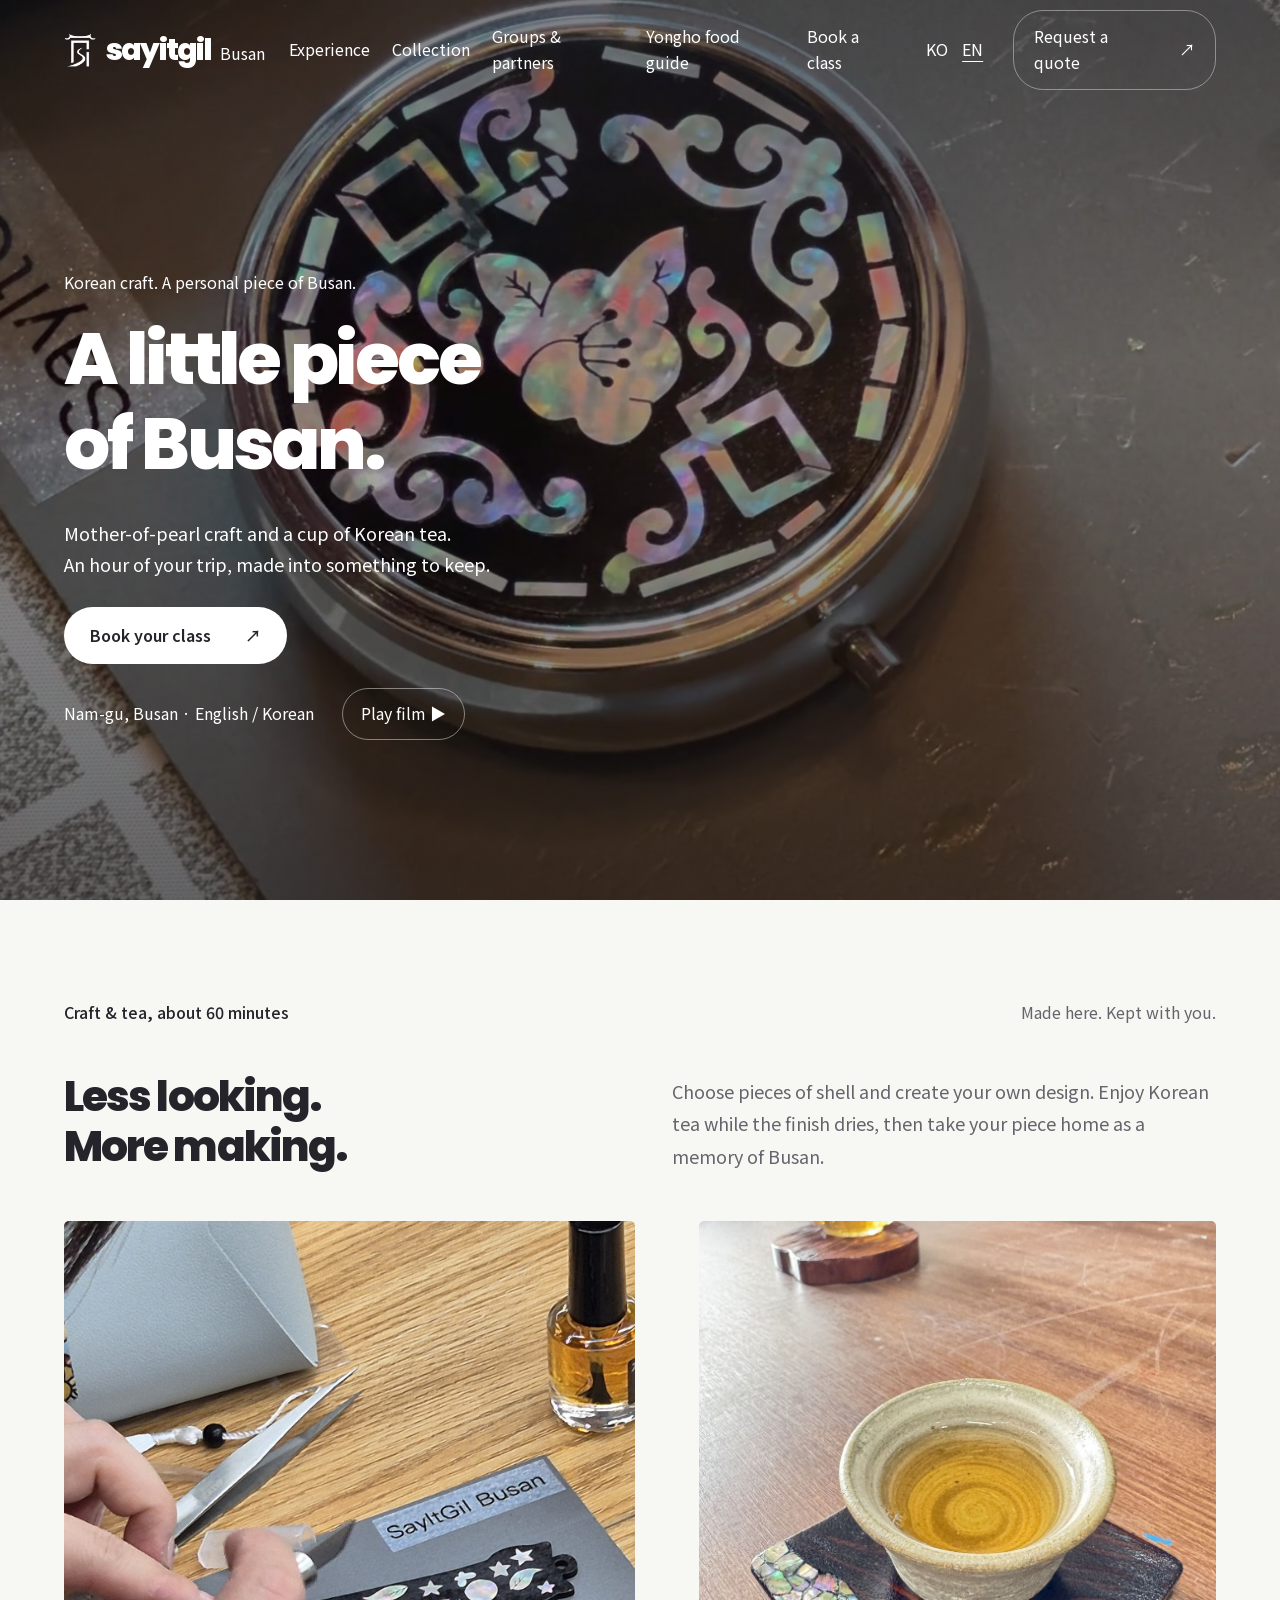
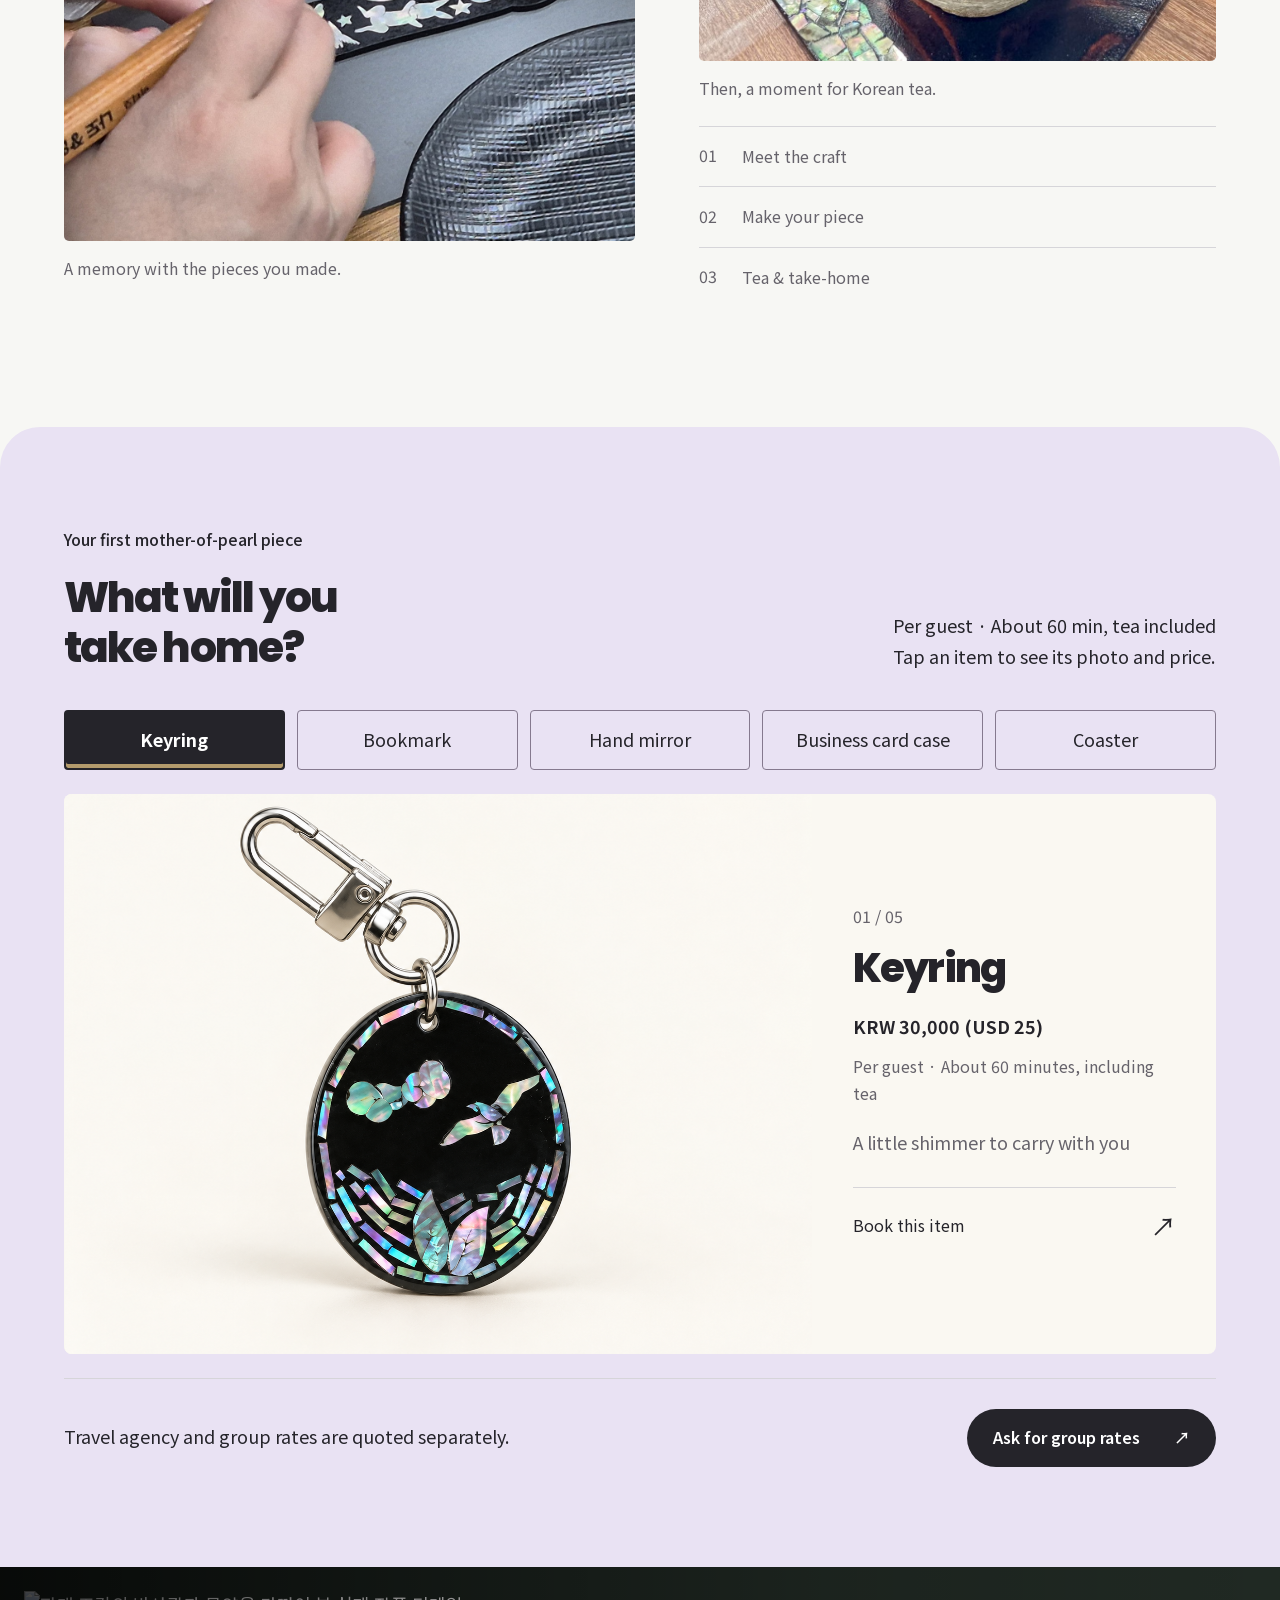
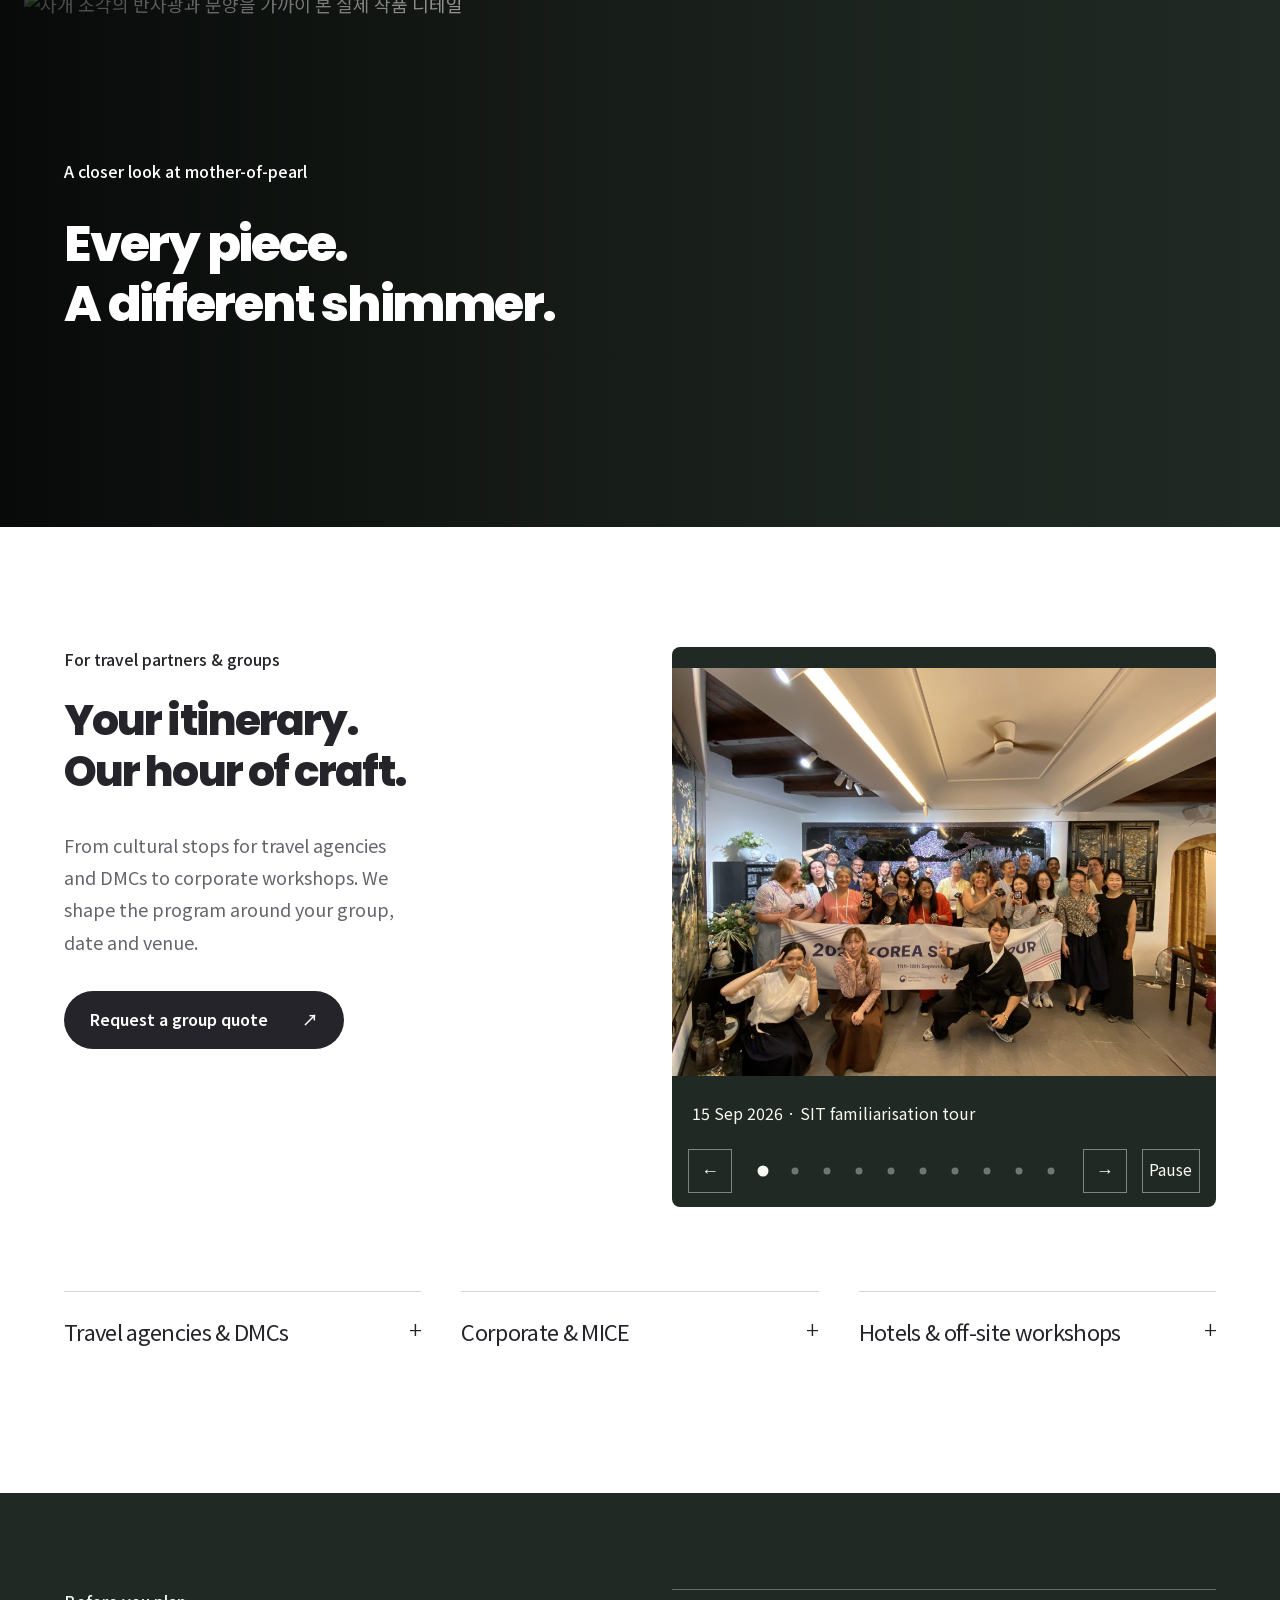
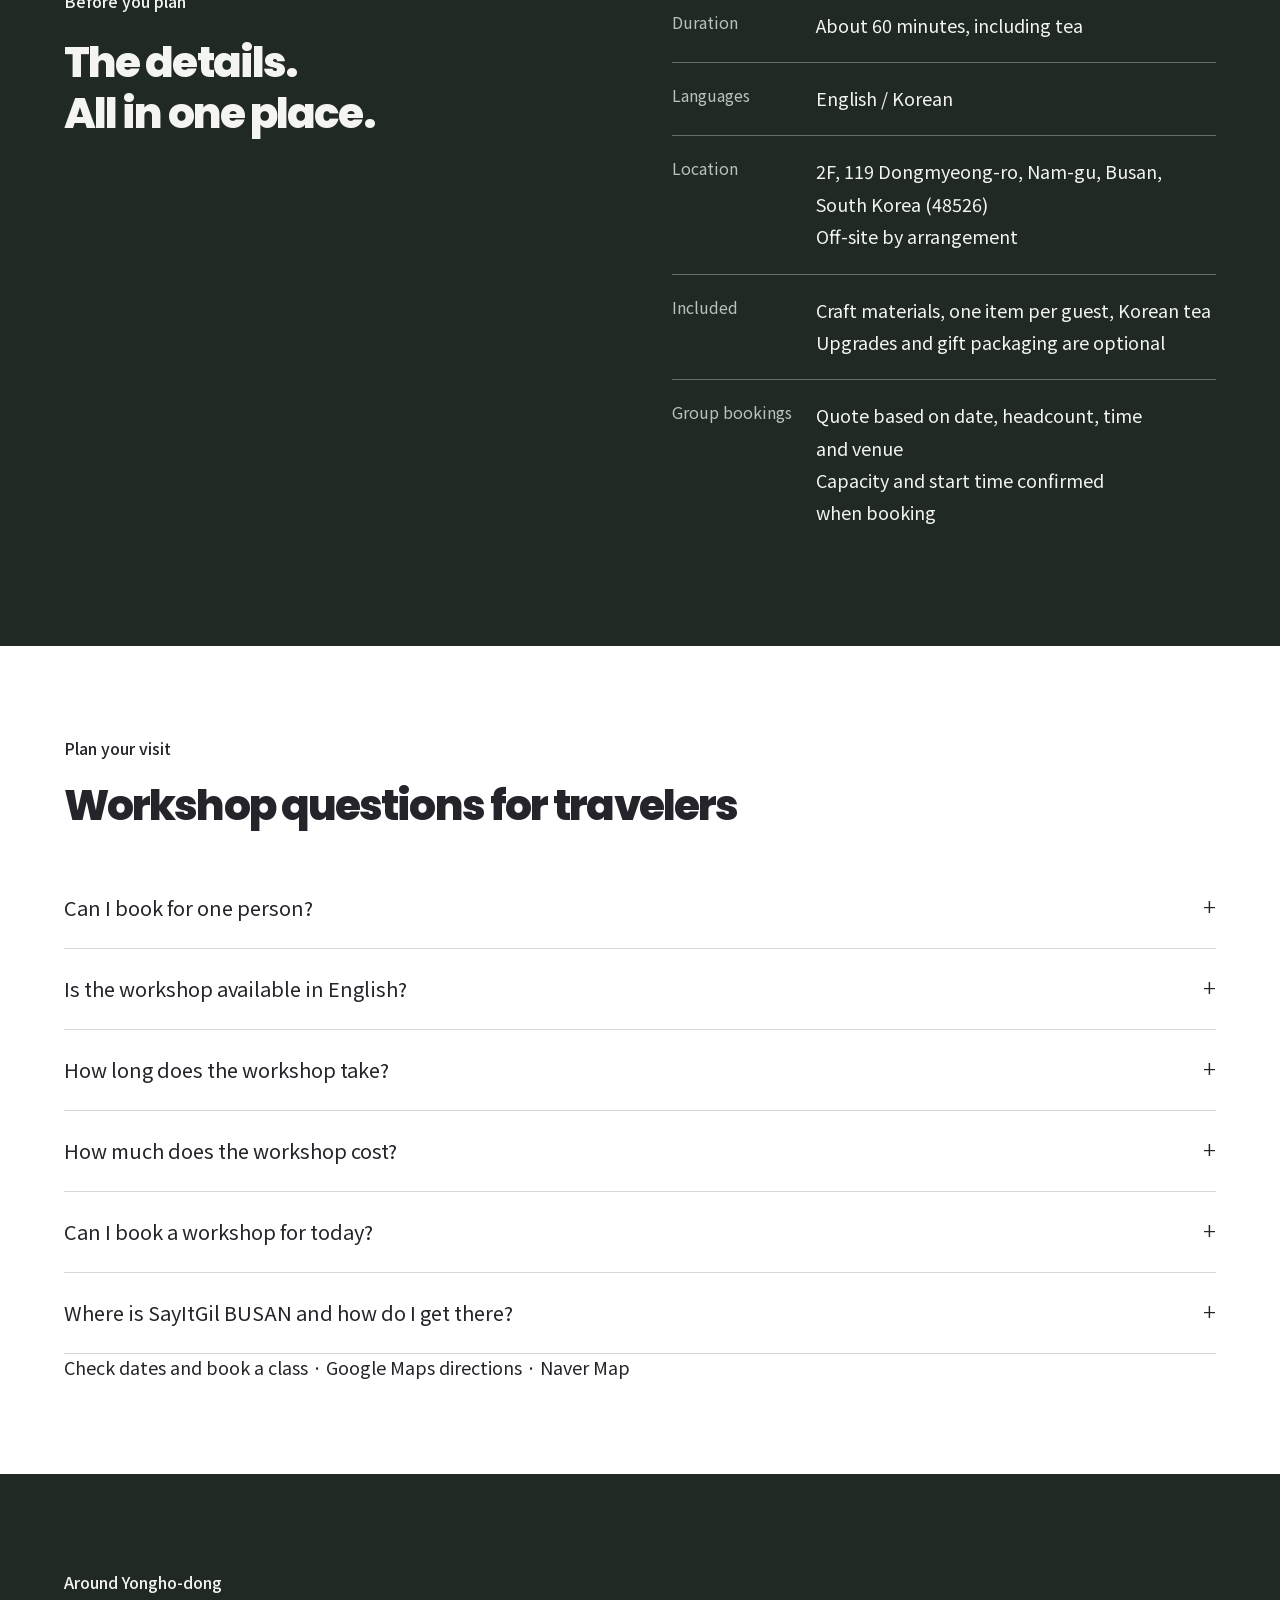
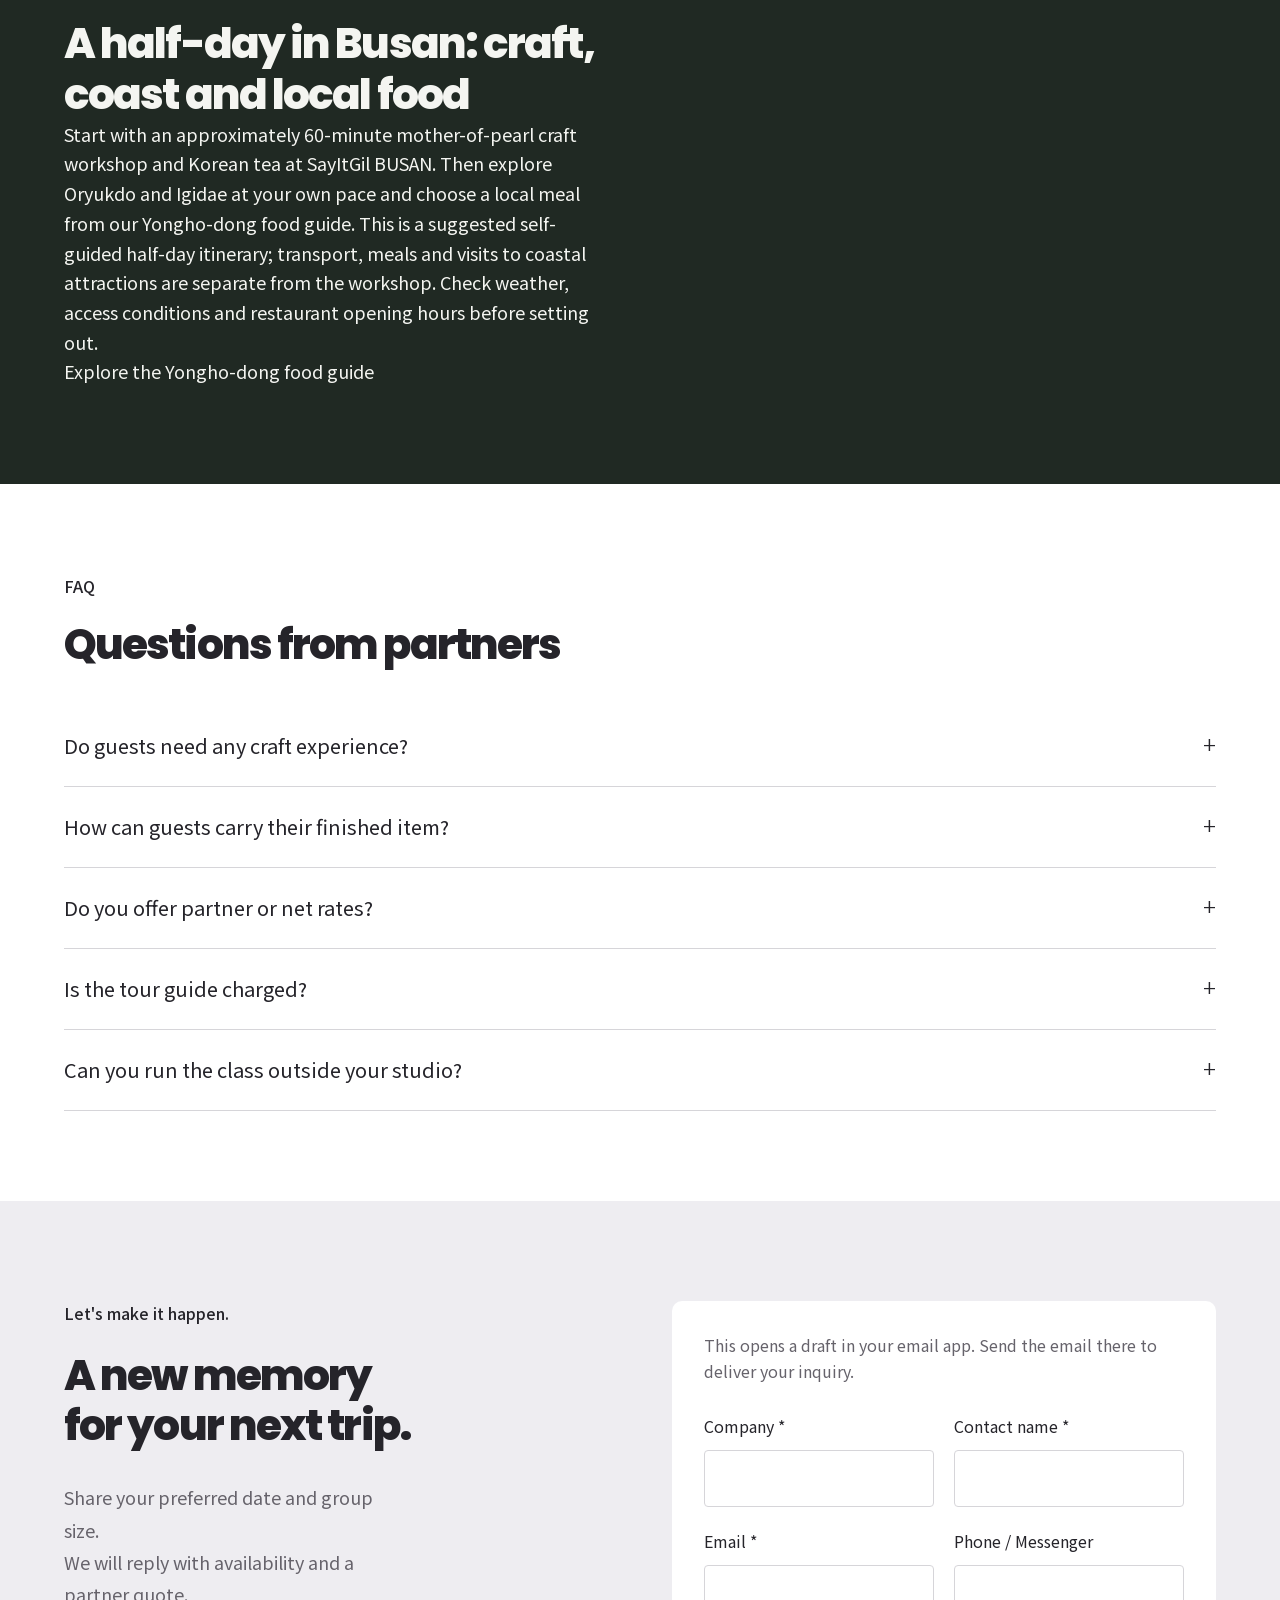
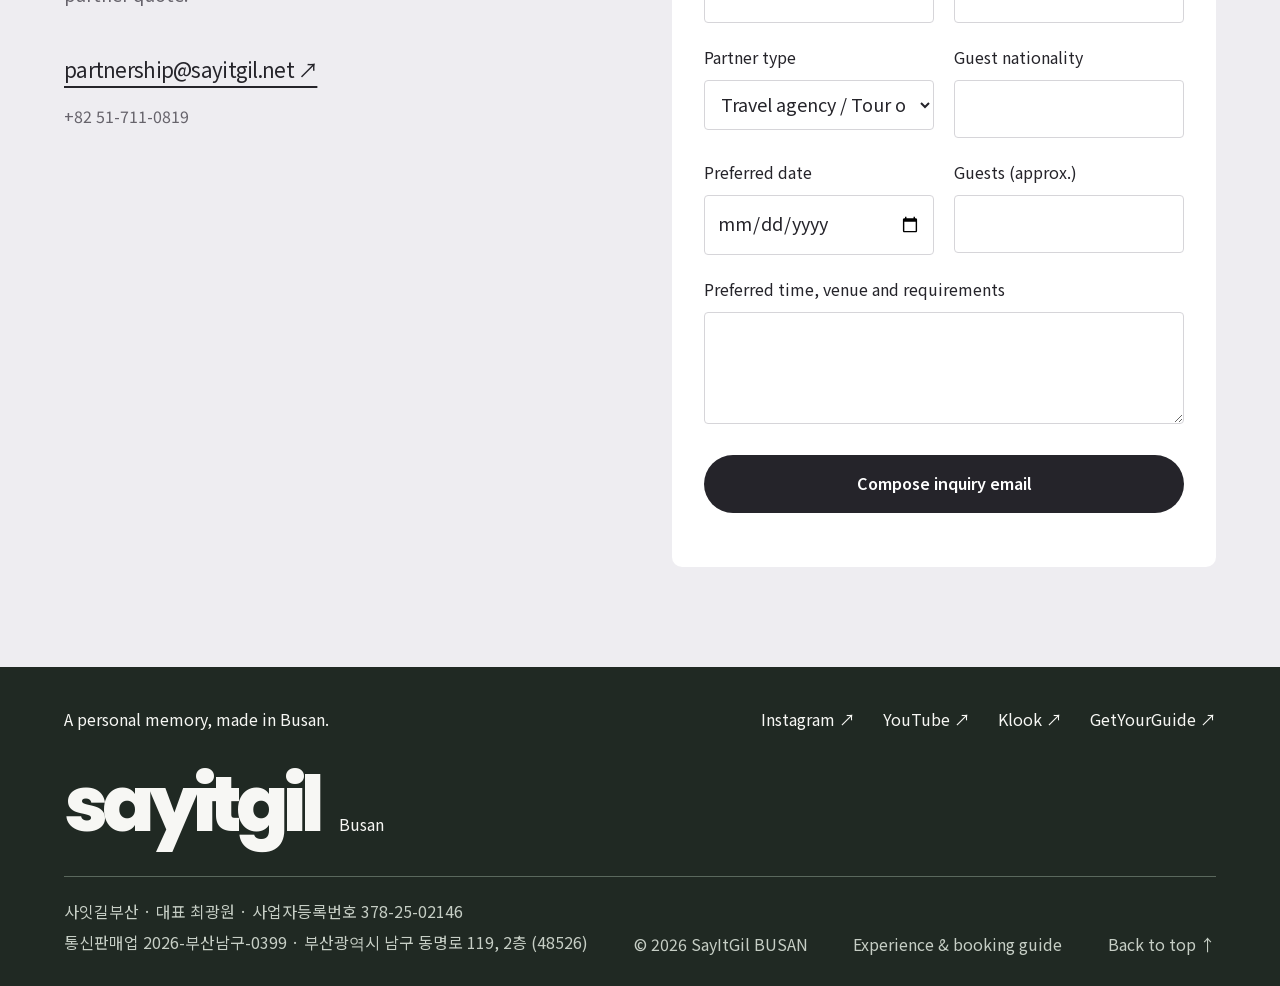
==== en/index.html @ ad9ec25a "Add visible visitor FAQs with matching schema and self-guided half-day route" ====
<!doctype html><html lang="en"><head><meta charset="utf-8"><meta name="viewport" content="width=device-width,initial-scale=1"><title>SayItGil BUSAN | Mother-of-pearl craft & Korean tea in Busan</title><meta name="description" content="Make a mother-of-pearl souvenir and enjoy Korean tea at SayItGil BUSAN. About 60 minutes, English guidance, prices and booking. 2F, 119 Dongmyeong-ro, Nam-gu, Busan, South Korea."><link rel="icon" href="/img/mark.png"><link rel="stylesheet" href="/styles.css"><meta name="robots" content="index,follow,max-image-preview:large"><link rel="alternate" hreflang="ko" href="https://www.sayitgil.net/"><link rel="alternate" hreflang="en" href="https://www.sayitgil.net/en/"><link rel="alternate" hreflang="x-default" href="https://www.sayitgil.net/en/"><link rel="canonical" href="https://www.sayitgil.net/en/"><link rel="describedby" href="/llms.txt" type="text/plain"><link rel="alternate" href="/experience.md" type="text/markdown" title="체험 안내 / Experience guide"><meta property="og:type" content="website"><meta property="og:url" content="https://www.sayitgil.net/en/"><meta property="og:title" content="SayItGil BUSAN | Mother-of-pearl craft & Korean tea in Busan"><meta property="og:description" content="Mother-of-pearl craft and Korean tea in Busan. About 60 minutes, English guidance, individual and group bookings."><meta property="og:image" content="https://www.sayitgil.net/img/og-hand-mirrors.jpg"><script type="application/ld+json">{"@context": "https://schema.org", "@graph": [{"@type": "LocalBusiness", "@id": "https://www.sayitgil.net/#business", "name": "사잇길부산", "alternateName": "SayItGil BUSAN", "url": "https://www.sayitgil.net/", "description": "부산 남구에서 자개 소품 만들기와 한국 차를 함께 경험하는 약 60분 공예 체험. Mother-of-pearl souvenir making and Korean tea in Nam-gu, Busan; about 60 minutes.", "telephone": "+82-51-711-0819", "email": "partnership@sayitgil.net", "image": "https://www.sayitgil.net/img/round6/experience.jpg", "address": [{"@type": "PostalAddress", "streetAddress": "동명로 119, 2층", "addressLocality": "남구", "addressRegion": "부산광역시", "postalCode": "48526", "addressCountry": "KR", "inLanguage": "ko"}, {"@type": "PostalAddress", "streetAddress": "2F, 119 Dongmyeong-ro", "addressLocality": "Nam-gu", "addressRegion": "Busan", "postalCode": "48526", "addressCountry": "South Korea", "inLanguage": "en"}], "sameAs": ["https://www.youtube.com/@sayitgil", "https://www.instagram.com/sayitgil/", "https://www.klook.com/en-US/activity/221471-busan-mother-of-pearl-craft-class-with-tea-ceremony/", "https://www.getyourguide.com/busan-l32281/busan-mother-of-pearl-craft-class-with-games-t1162229/", "https://www.kkday.com/en/product/683523", "https://www.airbnb.com/experiences/6804129", "https://www.google.com/maps?cid=4516739246951051170", "https://pcmap.place.naver.com/place/2031362333/home"], "geo": {"@type": "GeoCoordinates", "latitude": 35.1201896, "longitude": 129.1100697}, "hasMap": "https://www.google.com/maps?cid=4516739246951051170"}, {"@type": "Service", "@id": "https://www.sayitgil.net/#craft-experience", "name": "부산 자개 공예와 다도 체험 | Busan mother-of-pearl craft and Korean tea", "serviceType": "Mother-of-pearl craft workshop", "provider": {"@id": "https://www.sayitgil.net/#business"}, "areaServed": {"@type": "City", "name": "Busan"}, "description": "약 60분, 공예 재료·1인 1소품·한국 차 포함. 한국어·영어 진행. 단체와 출장 체험은 사전 협의. About 60 minutes with materials, one item per guest and Korean tea. Korean and English. Group and off-site workshops by arrangement.", "offers": [{"@type": "Offer", "name": "자개 키링 / Mother-of-pearl keyring", "price": 30000, "priceCurrency": "KRW", "url": "https://www.sayitgil.net/booking.html", "itemOffered": {"@type": "Service", "name": "자개 키링 만들기 / Mother-of-pearl keyring workshop"}}, {"@type": "Offer", "name": "자개 책갈피 / Mother-of-pearl bookmark", "price": 30000, "priceCurrency": "KRW", "url": "https://www.sayitgil.net/booking.html", "itemOffered": {"@type": "Service", "name": "자개 책갈피 만들기 / Mother-of-pearl bookmark workshop"}}, {"@type": "Offer", "name": "자개 손거울 / Mother-of-pearl hand mirror", "price": 35000, "priceCurrency": "KRW", "url": "https://www.sayitgil.net/booking.html", "itemOffered": {"@type": "Service", "name": "자개 손거울 만들기 / Mother-of-pearl hand mirror workshop"}}, {"@type": "Offer", "name": "자개 명함케이스 / Mother-of-pearl business card case", "price": 35000, "priceCurrency": "KRW", "url": "https://www.sayitgil.net/booking.html", "itemOffered": {"@type": "Service", "name": "자개 명함케이스 만들기 / Mother-of-pearl business card case workshop"}}, {"@type": "Offer", "name": "자개 코스터 / Mother-of-pearl coaster", "price": 50000, "priceCurrency": "KRW", "url": "https://www.sayitgil.net/booking.html", "itemOffered": {"@type": "Service", "name": "자개 코스터 만들기 / Mother-of-pearl coaster workshop"}}]}, {"@type": "WebSite", "@id": "https://www.sayitgil.net/#website", "name": "사잇길부산 | SayItGil BUSAN", "url": "https://www.sayitgil.net/", "inLanguage": ["ko", "en"], "publisher": {"@id": "https://www.sayitgil.net/#business"}}]}</script><meta name="naver-site-verification" content="e8a9a65adebbda06eb43364115efa83b726cf22c" />
<script type="application/ld+json">{"@context": "https://schema.org", "@type": "FAQPage", "@id": "https://www.sayitgil.net/en/#visitor-faq", "inLanguage": "en", "mainEntity": [{"@type": "Question", "name": "Can I book for one person?", "acceptedAnswer": {"@type": "Answer", "text": "If you are traveling solo, check the booking page for your preferred date and guest count, or contact partnership@sayitgil.net before booking. Availability for one guest must be confirmed for the selected session."}}, {"@type": "Question", "name": "Is the workshop available in English?", "acceptedAnswer": {"@type": "Answer", "text": "Yes. The workshop is offered in English and Korean."}}, {"@type": "Question", "name": "How long does the workshop take?", "acceptedAnswer": {"@type": "Answer", "text": "The workshop takes about 60 minutes, including mother-of-pearl craft and Korean tea. Materials and one finished item per guest are included."}}, {"@type": "Question", "name": "How much does the workshop cost?", "acceptedAnswer": {"@type": "Answer", "text": "Prices per guest are KRW 30,000 for a keyring or bookmark, KRW 35,000 for a hand mirror or business card case, and KRW 50,000 for a coaster. These prices include the approximately 60-minute workshop and Korean tea. Confirm the final price when booking; group rates are quoted separately."}}, {"@type": "Question", "name": "Can I book a workshop for today?", "acceptedAnswer": {"@type": "Answer", "text": "Same-day availability must be confirmed. Check the booking page or contact us at +82-51-711-0819 or partnership@sayitgil.net before coming to the studio."}}, {"@type": "Question", "name": "Where is SayItGil BUSAN and how do I get there?", "acceptedAnswer": {"@type": "Answer", "text": "Visit us at 2F, 119 Dongmyeong-ro, Nam-gu, Busan, South Korea (48526). Search for SayItGil BUSAN on Google Maps or Naver Map and use the map directions from your starting point. The workshop is on the second floor."}}]}</script></head><body>
<a class="skip" href="#experience"><span data-lang="ko">본문으로 이동</span><span data-lang="en">Skip to content</span></a>


<main id="top">
<section class="hero" aria-label="Korean mother-of-pearl craft in Busan"><header class="site-header"><a class="brand" href="#top"><img src="/img/mark.png" width="38" height="38" alt="사잇길부산"><span>sayitgil<span class="brand-location">Busan</span></span></a><div class="mobile-lang-switch lang-switch" role="group" aria-label="Language / 언어"><a data-set-lang="ko" lang="ko" aria-label="한국어로 보기" href="/">한국어</a><a data-set-lang="en" lang="en" aria-label="View in English" href="/en/">English</a></div><button class="menu-toggle" aria-expanded="false" aria-controls="navigation"><span data-lang="ko">메뉴</span><span data-lang="en">Menu</span></button><nav id="navigation" class="nav-links" aria-label="Main navigation"><a href="#experience"><span data-lang="ko">체험</span><span data-lang="en">Experience</span></a><a href="#collection"><span data-lang="ko">만들 수 있는 것</span><span data-lang="en">Collection</span></a><a href="#partners"><span data-lang="ko">단체·파트너</span><span data-lang="en">Groups & partners</span></a><a class="nav-food-guide" href="https://partnership-sayitgil.github.io/yongho-food-guide/" target="_blank" rel="noopener noreferrer"><span data-lang="ko">용호동 맛집</span><span data-lang="en">Yongho food guide</span></a><a href="/booking.html?lang=en" class="direct-booking"><span data-lang="ko">체험 예약</span><span data-lang="en">Book a class</span></a><div class="lang-switch"><a data-set-lang="ko" href="/">KO</a><a data-set-lang="en" href="/en/">EN</a></div><a class="nav-inquiry" href="#inquiry"><span data-lang="ko">단체 견적 문의</span><span data-lang="en">Request a quote</span> <span aria-hidden="true">↗</span></a></nav></header><div class="hero-media"><img src="/img/hero-poster-new.jpg" width="1600" height="900" alt="자개 소품을 직접 만드는 손작업 장면" fetchpriority="high"><video id="hero-video" muted loop playsinline preload="none" poster="/img/hero-poster-new.jpg" aria-hidden="true"><source src="/img/hero-film-new.mp4" type="video/mp4"></video></div><div class="hero-shade"></div><div class="hero-content"><p class="hero-label"><span data-lang="ko">한국의 자개, 나만의 부산.</span><span data-lang="en">Korean craft. A personal piece of Busan.</span></p><h1><span data-lang="ko">부산을<br><span class="second-line">손끝에 담다.</span></span><span data-lang="en">A little piece<br><span class="second-line">of Busan.</span></span></h1><div class="hero-bottom"><div><p><span data-lang="ko">자개 소품 만들기와 한국 차 한 잔.<br>여행의 한 시간을, 가져갈 수 있는 기억으로.</span><span data-lang="en">Mother-of-pearl craft and a cup of Korean tea.<br>An hour of your trip, made into something to keep.</span></p><a class="btn btn-light" href="/booking.html?lang=en"><span data-lang="ko">체험 예약하기</span><span data-lang="en">Book your class</span> <span aria-hidden="true">↗</span></a></div><div class="hero-controls"><span><span data-lang="ko">부산 남구 · 영어 / 한국어</span><span data-lang="en">Nam-gu, Busan · English / Korean</span></span><button id="film-toggle" type="button" aria-label="Play video"><span data-lang="ko">영상 재생</span><span data-lang="en">Play film</span> <span aria-hidden="true">▶</span></button></div></div></div><a class="hero-scroll" href="#experience" aria-label="Explore">↓</a></section>
<section id="experience" class="experience"><div class="section-top"><span class="kicker"><span data-lang="ko">공예와 다도, 약 60분</span><span data-lang="en">Craft & tea, about 60 minutes</span></span><span class="mini">Made here. Kept with you.</span></div><div class="statement"><h2><span data-lang="ko">구경하는 여행에서,<br>직접 만드는 여행으로.</span><span data-lang="en">Less looking.<br>More making.</span></h2><p><span data-lang="ko">조개에서 온 빛을 골라 나만의 소품을 꾸밉니다. 마감이 마르는 동안 한국 차를 즐기고, 완성한 작품은 여행의 기억으로 가져갑니다.</span><span data-lang="en">Choose pieces of shell and create your own design. Enjoy Korean tea while the finish dries, then take your piece home as a memory of Busan.</span></p></div><div class="experience-grid"><figure class="making-photo"><img src="/img/round6/experience.jpg" width="2000" height="1500" alt="Hands arranging mother-of-pearl pieces on a bookmark" loading="lazy"><figcaption><span data-lang="ko">직접 만든 작품과 남기는 기억.</span><span data-lang="en">A memory with the pieces you made.</span></figcaption></figure><div class="tea-story"><figure><img class="" src="/img/tea.jpg" width="1050" height="1400" alt="자개 받침 위에 놓인 한국 차" loading="lazy"><figcaption><span data-lang="ko">그리고, 차 한 잔의 여유.</span><span data-lang="en">Then, a moment for Korean tea.</span></figcaption></figure><div class="process"><div><span>01</span><p><span data-lang="ko">나전 이야기</span><span data-lang="en">Meet the craft</span></p></div><div><span>02</span><p><span data-lang="ko">자개 소품 만들기</span><span data-lang="en">Make your piece</span></p></div><div><span>03</span><p><span data-lang="ko">다도와 작품 포장</span><span data-lang="en">Tea & take-home</span></p></div></div></div></div></section>
<section id="collection" class="collection"><div class="collection-head"><div><p class="kicker"><span data-lang="ko">나의 첫 자개 소품</span><span data-lang="en">Your first mother-of-pearl piece</span></p><h2><span data-lang="ko">어떤 기억을<br>가져갈까요?</span><span data-lang="en">What will you<br>take home?</span></h2></div><p class="collection-intro"><span data-lang="ko">개인 1인 기준 · 약 60분, 다도 포함<br>품목을 눌러 사진과 가격을 살펴보세요.</span><span data-lang="en">Per guest · About 60 min, tea included<br>Tap an item to see its photo and price.</span></p></div><div class="product-tabs" role="tablist" aria-label="Craft items"><button type="button" role="tab" id="tab-keyring" aria-controls="panel-keyring" aria-selected="true" tabindex="0" data-product="keyring"><span data-lang="ko">키링</span><span data-lang="en">Keyring</span></button><button type="button" role="tab" id="tab-bookmark" aria-controls="panel-bookmark" aria-selected="false" tabindex="-1" data-product="bookmark"><span data-lang="ko">책갈피</span><span data-lang="en">Bookmark</span></button><button type="button" role="tab" id="tab-mirror" aria-controls="panel-mirror" aria-selected="false" tabindex="-1" data-product="mirror"><span data-lang="ko">손거울</span><span data-lang="en">Hand mirror</span></button><button type="button" role="tab" id="tab-case" aria-controls="panel-case" aria-selected="false" tabindex="-1" data-product="case"><span data-lang="ko">명함케이스</span><span data-lang="en">Business card case</span></button><button type="button" role="tab" id="tab-coaster" aria-controls="panel-coaster" aria-selected="false" tabindex="-1" data-product="coaster"><span data-lang="ko">코스터</span><span data-lang="en">Coaster</span></button></div><div class="product-stage"><div class="product-panel" role="tabpanel" id="panel-keyring" aria-labelledby="tab-keyring"><figure><img src="/img/products-retouched/keyring.png" width="1448" height="1086" alt="Keyring — actual mother-of-pearl piece" loading="lazy"></figure><div class="product-copy"><span class="product-index">01 / 05</span><h3><span data-lang="ko">키링</span><span data-lang="en">Keyring</span></h3><p class="product-price"><span data-lang="ko">30,000원 (USD 25)</span><span data-lang="en">KRW 30,000 (USD 25)</span></p><p class="product-duration"><span data-lang="ko">개인 1인 기준 · 약 60분, 다도 포함</span><span data-lang="en">Per guest · About 60 minutes, including tea</span></p><p><span data-lang="ko">가방과 열쇠에 더하는 자개의 빛</span><span data-lang="en">A little shimmer to carry with you</span></p><a href="/booking.html?lang=en" class="round-link"><span data-lang="ko">이 소품 예약하기</span><span data-lang="en">Book this item</span> <span aria-hidden="true">↗</span></a></div></div><div class="product-panel" role="tabpanel" id="panel-bookmark" aria-labelledby="tab-bookmark" hidden><figure><img src="/img/products-retouched/bookmark.png" width="1448" height="1086" alt="Bookmark — actual mother-of-pearl piece" loading="lazy"></figure><div class="product-copy"><span class="product-index">02 / 05</span><h3><span data-lang="ko">책갈피</span><span data-lang="en">Bookmark</span></h3><p class="product-price"><span data-lang="ko">30,000원 (USD 25)</span><span data-lang="en">KRW 30,000 (USD 25)</span></p><p class="product-duration"><span data-lang="ko">개인 1인 기준 · 약 60분, 다도 포함</span><span data-lang="en">Per guest · About 60 minutes, including tea</span></p><p><span data-lang="ko">책 사이에 간직하는 부산의 기억</span><span data-lang="en">A memory of Busan between the pages</span></p><a href="/booking.html?lang=en" class="round-link"><span data-lang="ko">이 소품 예약하기</span><span data-lang="en">Book this item</span> <span aria-hidden="true">↗</span></a></div></div><div class="product-panel" role="tabpanel" id="panel-mirror" aria-labelledby="tab-mirror" hidden><figure><img src="/img/products-retouched/mirror.png" width="1448" height="1086" alt="Hand mirror — actual mother-of-pearl piece" loading="lazy"></figure><div class="product-copy"><span class="product-index">03 / 05</span><h3><span data-lang="ko">손거울</span><span data-lang="en">Hand mirror</span></h3><p class="product-price"><span data-lang="ko">35,000원 (USD 29)</span><span data-lang="en">KRW 35,000 (USD 29)</span></p><p class="product-duration"><span data-lang="ko">개인 1인 기준 · 약 60분, 다도 포함</span><span data-lang="en">Per guest · About 60 minutes, including tea</span></p><p><span data-lang="ko">매일 꺼내 보는 나만의 문양</span><span data-lang="en">Your own design, part of every day</span></p><a href="/booking.html?lang=en" class="round-link"><span data-lang="ko">이 소품 예약하기</span><span data-lang="en">Book this item</span> <span aria-hidden="true">↗</span></a></div></div><div class="product-panel" role="tabpanel" id="panel-case" aria-labelledby="tab-case" hidden><figure><img src="/img/products-retouched/case.png" width="1448" height="1086" alt="Business card case — actual mother-of-pearl piece" loading="lazy"></figure><div class="product-copy"><span class="product-index">04 / 05</span><h3><span data-lang="ko">명함케이스</span><span data-lang="en">Business card case</span></h3><p class="product-price"><span data-lang="ko">35,000원 (USD 29)</span><span data-lang="en">KRW 35,000 (USD 29)</span></p><p class="product-duration"><span data-lang="ko">개인 1인 기준 · 약 60분, 다도 포함</span><span data-lang="en">Per guest · About 60 minutes, including tea</span></p><p><span data-lang="ko">손안에서 빛나는 부산의 기억</span><span data-lang="en">A memory of Busan in your hand</span></p><a href="/booking.html?lang=en" class="round-link"><span data-lang="ko">이 소품 예약하기</span><span data-lang="en">Book this item</span> <span aria-hidden="true">↗</span></a></div></div><div class="product-panel" role="tabpanel" id="panel-coaster" aria-labelledby="tab-coaster" hidden><figure><img src="/img/products-retouched/coaster.png" width="1448" height="1086" alt="Coaster — actual mother-of-pearl piece" loading="lazy"></figure><div class="product-copy"><span class="product-index">05 / 05</span><h3><span data-lang="ko">코스터</span><span data-lang="en">Coaster</span></h3><p class="product-price"><span data-lang="ko">50,000원 (USD 41)</span><span data-lang="en">KRW 50,000 (USD 41)</span></p><p class="product-duration"><span data-lang="ko">개인 1인 기준 · 약 60분, 다도 포함</span><span data-lang="en">Per guest · About 60 minutes, including tea</span></p><p><span data-lang="ko">차 한 잔과 함께 빛나는 자개</span><span data-lang="en">Mother-of-pearl for a moment of tea</span></p><a href="/booking.html?lang=en" class="round-link"><span data-lang="ko">이 소품 예약하기</span><span data-lang="en">Book this item</span> <span aria-hidden="true">↗</span></a></div></div></div><div class="group-pricing"><p><span data-lang="ko">여행사·단체 가격은 별도 문의</span><span data-lang="en">Travel agency and group rates are quoted separately.</span></p><a href="#inquiry" class="btn btn-dark"><span data-lang="ko">여행사·단체 가격 문의</span><span data-lang="en">Ask for group rates</span> ↗</a></div></section>
<section class="material-study" aria-label="Mother-of-pearl detail"><img src="/img/round3/texture-1600.jpg" srcset="img/round3/texture-1600.jpg 1600w, img/round3/texture-3024.jpg 3024w" sizes="100vw" width="3024" height="1701" loading="lazy" alt="자개 조각의 반사광과 문양을 가까이 본 실제 작품 디테일"><div><p class="kicker"><span data-lang="ko">자개 작품의 디테일</span><span data-lang="en">A closer look at mother-of-pearl</span></p><h2><span data-lang="ko">가까이 볼수록,<br>다른 빛.</span><span data-lang="en">Every piece.<br>A different shimmer.</span></h2></div></section><section class="partners" id="partners"><div class="partner-intro"><p class="kicker"><span data-lang="ko">함께 만드는 부산 일정</span><span data-lang="en">For travel partners & groups</span></p><h2><span data-lang="ko">당신의 일정에,<br>우리의 한 시간.</span><span data-lang="en">Your itinerary.<br>Our hour of craft.</span></h2><p><span data-lang="ko">여행사·DMC의 문화 체험부터 기업 워크숍까지. 인원과 날짜, 장소에 맞춰 운영안을 제안합니다.</span><span data-lang="en">From cultural stops for travel agencies and DMCs to corporate workshops. We shape the program around your group, date and venue.</span></p><a class="btn btn-dark" href="#inquiry"><span data-lang="ko">단체 견적 문의</span><span data-lang="en">Request a group quote</span> ↗</a></div><div aria-label="Real group experiences" aria-roledescription="carousel" class="guest-photo experience-carousel partner-carousel" role="region" tabindex="0"><figure class="slide" data-slide="0"><img alt="15 Sep 2026 · SIT familiarisation tour" height="1500" loading="lazy" src="/img/round6/sit-group.jpg" width="2000"/><figcaption><span data-lang="ko">2026.09.15 · SIT 팸투어</span><span data-lang="en">15 Sep 2026 · SIT familiarisation tour</span></figcaption></figure><figure class="slide" data-slide="1" hidden=""><img alt="A shared memory of Busan" height="540" loading="lazy" src="/img/round4/group-1.jpg" width="960"/><figcaption><span data-lang="ko">함께 완성한 부산의 기억</span><span data-lang="en">A shared memory of Busan</span></figcaption></figure><figure class="slide" data-slide="2" hidden=""><img alt="With the pieces they made" height="1350" loading="lazy" src="/img/round4/group-2.jpg" width="1800"/><figcaption><span data-lang="ko">완성한 작품과 함께</span><span data-lang="en">With the pieces they made</span></figcaption></figure><figure class="slide" data-slide="3" hidden=""><img alt="A family memory, made together" height="1800" loading="lazy" src="/img/round4/group-3.jpg" width="1350"/><figcaption><span data-lang="ko">가족이 함께 만든 여행의 기억</span><span data-lang="en">A family memory, made together</span></figcaption></figure><figure class="slide" data-slide="4" hidden=""><img alt="On-site class for the Ministry of Food and Drug Safety" height="1500" loading="lazy" src="/img/round6/mfds.jpg" width="2000"/><figcaption><span data-lang="ko">식품의약품안전처 출장 강의</span><span data-lang="en">On-site class for the Ministry of Food and Drug Safety</span></figcaption></figure><figure class="slide" data-slide="5" hidden=""><img alt="With Gangbo master Kim Yul-hyeon" height="1350" loading="lazy" src="/img/round4/group-5.jpg" width="1800"/><figcaption><span data-lang="ko">강보 김율현 선생님과 함께</span><span data-lang="en">With Gangbo master Kim Yul-hyeon</span></figcaption></figure><figure class="slide" data-slide="6" hidden=""><img alt="Community craft session at Gwangalli" height="1800" loading="lazy" src="/img/round6/gwangalli-making.jpg" width="1440"/><figcaption><span data-lang="ko">광안리 시민 참여 나전 체험</span><span data-lang="en">Community craft session at Gwangalli</span></figcaption></figure><figure class="slide" data-slide="7" hidden=""><img alt="SIT familiarisation tour · Finished mother-of-pearl pieces" height="2000" loading="lazy" src="/img/round6/sit-display.jpg" width="1500"/><figcaption><span data-lang="ko">SIT 팸투어 · 완성한 자개 작품</span><span data-lang="en">SIT familiarisation tour · Finished mother-of-pearl pieces</span></figcaption></figure><figure class="slide" data-slide="8" hidden=""><img alt="SIT familiarisation tour · Creating with mother-of-pearl" height="2000" loading="lazy" src="/img/round6/sit-making.jpg" width="1500"/><figcaption><span data-lang="ko">SIT 팸투어 · 손끝으로 만드는 자개</span><span data-lang="en">SIT familiarisation tour · Creating with mother-of-pearl</span></figcaption></figure><figure class="slide" data-slide="9" hidden=""><img alt="SIT familiarisation tour · Shaping a personal design" height="2000" loading="lazy" src="/img/round6/sit-detail.jpg" width="1500"/><figcaption><span data-lang="ko">SIT 팸투어 · 나만의 무늬를 담다</span><span data-lang="en">SIT familiarisation tour · Shaping a personal design</span></figcaption></figure><div class="carousel-controls"><button aria-label="Previous photo" class="carousel-prev" type="button">←</button><div class="carousel-dots"><button aria-current="true" aria-label="Photo 1 of 10" data-slide-to="0" type="button"></button><button aria-current="false" aria-label="Photo 2 of 10" data-slide-to="1" type="button"></button><button aria-current="false" aria-label="Photo 3 of 10" data-slide-to="2" type="button"></button><button aria-current="false" aria-label="Photo 4 of 10" data-slide-to="3" type="button"></button><button aria-current="false" aria-label="Photo 5 of 10" data-slide-to="4" type="button"></button><button aria-current="false" aria-label="Photo 6 of 10" data-slide-to="5" type="button"></button><button aria-current="false" aria-label="Photo 7 of 10" data-slide-to="6" type="button"></button><button aria-current="false" aria-label="Photo 8 of 10" data-slide-to="7" type="button"></button><button aria-current="false" aria-label="Photo 9 of 10" data-slide-to="8" type="button"></button><button aria-current="false" aria-label="Photo 10 of 10" data-slide-to="9" type="button"></button></div><button aria-label="Next photo" class="carousel-next" type="button">→</button><button aria-pressed="false" class="carousel-pause" type="button"><span data-lang="ko">멈춤</span><span data-lang="en">Pause</span></button></div></div><div class="partner-formats"><details><summary><span data-lang="ko">여행사 · DMC</span><span data-lang="en">Travel agencies & DMCs</span></summary><p><span data-lang="ko">패키지·개별 투어의 문화 체험 일정. 단체별 시작 시간과 파트너 요금은 견적 시 안내합니다. 동행 가이드의 동행료는 무료이며 작품 제작 조건은 별도 확인합니다.</span><span data-lang="en">A cultural stop for package and private tours. Start times and partner rates are confirmed in the quote. Accompanying guides pay no attendance fee; craft participation is confirmed separately.</span></p></details><details><summary><span data-lang="ko">기업 · MICE</span><span data-lang="en">Corporate & MICE</span></summary><p><span data-lang="ko">인센티브 투어와 워크숍을 위한 팀 모자이크 프로그램. 작품 크기·테마·시간과 진행 장소를 사전에 협의합니다.</span><span data-lang="en">Team mosaic programs for incentive tours and workshops. Artwork size, theme, duration and venue are agreed in advance.</span></p></details><details><summary><span data-lang="ko">호텔 · 출장 워크숍</span><span data-lang="en">Hotels & off-site workshops</span></summary><p><span data-lang="ko">외부 장소의 단체 체험은 인원·날짜·장소 조건에 따라 협의합니다. 공간 준비사항과 진행 인력은 견적 시 확정합니다.</span><span data-lang="en">Off-site group sessions are available by arrangement. Venue setup and staffing are confirmed with the quote.</span></p></details></div></section>
<section class="practical" id="details"><div><p class="kicker"><span data-lang="ko">일정에 넣기 전 확인</span><span data-lang="en">Before you plan</span></p><h2><span data-lang="ko">필요한 정보만,<br>한눈에.</span><span data-lang="en">The details.<br>All in one place.</span></h2></div><dl><div><dt><span data-lang="ko">소요 시간</span><span data-lang="en">Duration</span></dt><dd><span data-lang="ko">약 60분 · 다도 포함</span><span data-lang="en">About 60 minutes, including tea</span></dd></div><div><dt><span data-lang="ko">진행 언어</span><span data-lang="en">Languages</span></dt><dd><span data-lang="ko">영어 / 한국어</span><span data-lang="en">English / Korean</span></dd></div><div><dt><span data-lang="ko">장소</span><span data-lang="en">Location</span></dt><dd><span data-lang="ko">부산광역시 남구 동명로 119, 2층 (48526)<br>출장은 사전 협의</span><span data-lang="en">2F, 119 Dongmyeong-ro, Nam-gu, Busan, South Korea (48526)<br>Off-site by arrangement</span></dd></div><div><dt><span data-lang="ko">포함 사항</span><span data-lang="en">Included</span></dt><dd><span data-lang="ko">공예 재료 · 1인 1소품 · 한국 차<br>업그레이드·선물포장은 선택 옵션</span><span data-lang="en">Craft materials, one item per guest, Korean tea<br>Upgrades and gift packaging are optional</span></dd></div><div><dt><span data-lang="ko">단체 예약</span><span data-lang="en">Group bookings</span></dt><dd><span data-lang="ko">날짜·인원·시간·장소를 기준으로 견적<br>정원과 시작 시간은 예약 시 확정</span><span data-lang="en">Quote based on date, headcount, time and venue<br>Capacity and start time confirmed when booking</span></dd></div></dl></section>
<section class="faq" id="visitor-faq"><div class="wrap"><p class="kicker">Plan your visit</p><div class="section-head"><h2>Workshop questions for travelers</h2></div><details><summary>Can I book for one person?</summary><p>If you are traveling solo, check the booking page for your preferred date and guest count, or contact partnership@sayitgil.net before booking. Availability for one guest must be confirmed for the selected session.</p></details><details><summary>Is the workshop available in English?</summary><p>Yes. The workshop is offered in English and Korean.</p></details><details><summary>How long does the workshop take?</summary><p>The workshop takes about 60 minutes, including mother-of-pearl craft and Korean tea. Materials and one finished item per guest are included.</p></details><details><summary>How much does the workshop cost?</summary><p>Prices per guest are KRW 30,000 for a keyring or bookmark, KRW 35,000 for a hand mirror or business card case, and KRW 50,000 for a coaster. These prices include the approximately 60-minute workshop and Korean tea. Confirm the final price when booking; group rates are quoted separately.</p></details><details><summary>Can I book a workshop for today?</summary><p>Same-day availability must be confirmed. Check the booking page or contact us at +82-51-711-0819 or partnership@sayitgil.net before coming to the studio.</p></details><details><summary>Where is SayItGil BUSAN and how do I get there?</summary><p>Visit us at 2F, 119 Dongmyeong-ro, Nam-gu, Busan, South Korea (48526). Search for SayItGil BUSAN on Google Maps or Naver Map and use the map directions from your starting point. The workshop is on the second floor.</p></details><p><a href="/booking.html?lang=en">Check dates and book a class</a> · <a href="https://www.google.com/maps?cid=4516739246951051170">Google Maps directions</a> · <a href="https://pcmap.place.naver.com/place/2031362333/home">Naver Map</a></p></div></section><section class="practical" id="half-day"><div class="wrap"><p class="kicker">Around Yongho-dong</p><div class="section-head"><h2>A half-day in Busan: craft, coast and local food</h2></div><p>Start with an approximately 60-minute mother-of-pearl craft workshop and Korean tea at SayItGil BUSAN. Then explore Oryukdo and Igidae at your own pace and choose a local meal from our Yongho-dong food guide. This is a suggested self-guided half-day itinerary; transport, meals and visits to coastal attractions are separate from the workshop. Check weather, access conditions and restaurant opening hours before setting out.</p><p><a href="https://partnership-sayitgil.github.io/yongho-food-guide/">Explore the Yongho-dong food guide</a></p></div></section><section class="faq" id="faq">
  <div class="wrap">
    <p class="kicker">FAQ</p>
    <div class="section-head"><h2><span data-lang="en">Questions from partners</span><span data-lang="ko">자주 묻는 질문</span></h2></div>
    <details><summary><span data-lang="en">Do guests need any craft experience?</span><span data-lang="ko">공예 경험이 없어도 되나요?</span></summary><p><span data-lang="en">No. The class is designed for first-timers.</span><span data-lang="ko">필요 없습니다. 처음 해 보는 분을 기준으로 진행합니다.</span></p></details>
    <details><summary><span data-lang="en">How can guests carry their finished item?</span><span data-lang="ko">완성품은 어떻게 가져가나요?</span></summary><p><span data-lang="en">Guests take home their finished item. Packing options are confirmed when booking; check your airline's baggage rules for carriage.</span><span data-lang="ko">완성한 소품을 가져갑니다. 포장 옵션은 예약 시 확인하며, 항공 운반은 이용 항공사의 수하물 규정을 확인합니다.</span></p></details>
    <details><summary><span data-lang="en">Do you offer partner or net rates?</span><span data-lang="ko">여행사 요금이 따로 있나요?</span></summary><p><span data-lang="en">Partner rates are quoted for your program, group size and venue. Optional upgrades and packaging are itemized in the quote.</span><span data-lang="ko">프로그램·인원·장소에 맞춰 파트너 견적을 안내합니다. 품목 업그레이드와 포장 옵션은 견적서에 구분해 명시합니다.</span></p></details>
    <details><summary><span data-lang="en">Is the tour guide charged?</span><span data-lang="ko">가이드도 요금이 있나요?</span></summary><p><span data-lang="en">Accompanying tour guides pay no attendance fee. Any craft participation or materials are specified in the quote.</span><span data-lang="ko">동행 가이드의 동행료는 무료입니다. 작품 제작과 재료 제공 조건은 견적서에 명시합니다.</span></p></details>
    <details><summary><span data-lang="en">Can you run the class outside your studio?</span><span data-lang="ko">매장 밖에서도 진행할 수 있나요?</span></summary><p><span data-lang="en">Off-site sessions can be arranged. Send the venue, date and group size for a feasibility check and quote.</span><span data-lang="ko">출장 운영은 장소·날짜·인원을 확인해 가능 여부와 견적을 안내합니다.</span></p></details>
  </div>
</section>
<section id="inquiry" class="inquiry"><div class="inquiry-heading"><p class="kicker">Let's make it happen.</p><h2><span data-lang="ko">다음 부산 일정,<br>함께 만들까요?</span><span data-lang="en">A new memory<br>for your next trip.</span></h2><p><span data-lang="ko">희망 날짜와 인원을 남기면<br>예약 가능 여부와 파트너 견적을 안내합니다.</span><span data-lang="en">Share your preferred date and group size.<br>We will reply with availability and a partner quote.</span></p><a href="mailto:partnership@sayitgil.net" class="email-link">partnership@sayitgil.net ↗</a><a href="tel:+82517110819" class="phone-link">+82 51-711-0819</a></div><form id="inquiry-form" novalidate>
<p class="full form-note"><span data-lang="ko">입력 내용을 담은 이메일 작성창이 열립니다. 메일 앱에서 보내기를 완료하면 문의가 전달됩니다.</span><span data-lang="en">This opens a draft in your email app. Send the email there to deliver your inquiry.</span></p>
      <input type="text" name="_hp" class="hp" tabindex="-1" autocomplete="off" aria-hidden="true">
      <div><label for="company"><span data-lang="en">Company</span><span data-lang="ko">회사명</span> *</label><input id="company" name="company" autocomplete="organization" required></div>
      <div><label for="name"><span data-lang="en">Contact name</span><span data-lang="ko">담당자</span> *</label><input id="name" name="name" autocomplete="name" required></div>
      <div><label for="email">Email *</label><input id="email" name="email" type="email" autocomplete="email" required></div>
      <div><label for="phone"><span data-lang="en">Phone / Messenger</span><span data-lang="ko">연락처·메신저</span></label><input id="phone" name="phone"></div>
      <div><label for="type"><span data-lang="en">Partner type</span><span data-lang="ko">구분</span></label>
        <select id="type" name="type">
          <option value="Travel agency" data-en="Travel agency / Tour operator" data-ko="여행사 / 투어 운영사">여행사 / 투어 운영사</option><option value="DMC" data-en="DMC / Land operator" data-ko="DMC / 현지 운영사">DMC / 현지 운영사</option><option value="MICE" data-en="MICE / Corporate" data-ko="MICE / 기업">MICE / 기업</option><option value="Hotel" data-en="Hotel / Venue" data-ko="호텔 / 행사장">호텔 / 행사장</option><option value="Other" data-en="Other" data-ko="기타">기타</option>
        </select></div>
      <div><label for="market"><span data-lang="en">Guest nationality</span><span data-lang="ko">고객 국적</span></label><input id="market" name="market"></div>
      <div><label for="date"><span data-lang="en">Preferred date</span><span data-lang="ko">희망 날짜</span></label><input id="date" name="date" type="date"></div>
      <div><label for="pax"><span data-lang="en">Guests (approx.)</span><span data-lang="ko">예상 인원</span></label><input id="pax" name="pax" type="number" min="1"></div>
      <div class="full"><label for="message"><span data-lang="en">Preferred time, venue and requirements</span><span data-lang="ko">희망 시간·장소·요청사항</span></label><textarea id="message" name="message"></textarea></div>
      <div class="full"><button class="btn btn-dark" type="submit"><span data-lang="en">Compose inquiry email</span><span data-lang="ko">문의 이메일 작성하기</span></button></div>
      <p class="form-status" id="form-status" role="status"></p>
    </form></section>
<footer><div class="footer-top"><p><span data-lang="ko">부산에서 만든, 나만의 기억.</span><span data-lang="en">A personal memory, made in Busan.</span></p><div><a href="https://www.instagram.com/sayitgil/" target="_blank" rel="noopener">Instagram ↗</a><a href="https://www.youtube.com/@sayitgil" target="_blank" rel="noopener">YouTube ↗</a><a href="https://www.klook.com/en-US/activity/221471-busan-mother-of-pearl-craft-class-with-tea-ceremony/" target="_blank" rel="noopener">Klook ↗</a><a href="https://www.getyourguide.com/busan-l32281/busan-mother-of-pearl-craft-class-with-games-t1162229/" target="_blank" rel="noopener">GetYourGuide ↗</a></div></div><div class="footer-wordmark">sayitgil<span>Busan</span></div><div class="footer-bottom"><p>사잇길부산 · 대표 최광원 · 사업자등록번호 378-25-02146<br>통신판매업 2026-부산남구-0399 · 부산광역시 남구 동명로 119, 2층 (48526)</p><span>© 2026 SayItGil BUSAN</span><a href="/experience-guide.html"><span data-lang="ko">체험·예약 안내</span><span data-lang="en">Experience & booking guide</span></a><a href="#top"><span data-lang="ko">맨 위로</span><span data-lang="en">Back to top</span> ↑</a></div></footer>
</main><a class="floating-inquiry" href="#inquiry" hidden><span data-lang="ko">단체 견적 문의</span><span data-lang="en">Request a quote</span> <span aria-hidden="true">↗</span></a><script src="/main.js"></script></body></html>
---- styles.css ----
﻿@font-face{font-family:'Noto';src:url('fonts/NotoSansKR-VF.woff2') format('woff2');font-weight:100 900;font-display:swap}
@font-face{font-family:'Poppins';src:url('fonts/Poppins-ExtraBold.woff2') format('woff2');font-weight:800;font-display:swap}
:root{--paper:#f7f7f4;--ink:#25242a;--muted:#69676e;--line:#d6d5d9;--lilac:#e9e2f3;--dark:#202923;--display:'Poppins','Noto',sans-serif;--body:'Noto',sans-serif;--pad:64px}
*{box-sizing:border-box}html{scroll-behavior:smooth;scroll-padding-top:90px}body{margin:0;color:var(--ink);background:var(--paper);font:16px/1.65 var(--body);word-break:keep-all}p,h1,h2,h3,figure{margin:0}h1,h2,h3{font-weight:650;line-height:1.12;letter-spacing:-.065em}html[lang=en] h1,html[lang=en] h2,html[lang=en] h3{font-family:var(--display);font-weight:800;letter-spacing:-.06em}a{color:inherit;text-decoration:none}button,input,textarea,select{font:inherit}button{cursor:pointer}img{display:block;width:100%;height:auto}button,a,input,textarea,select,summary{-webkit-tap-highlight-color:transparent}a:focus-visible,button:focus-visible,summary:focus-visible,input:focus-visible,textarea:focus-visible,select:focus-visible{outline:3px solid #7650c0;outline-offset:5px}html[lang=en] [data-lang=ko],html[lang=ko] [data-lang=en]{display:none}[hidden]{display:none!important}.skip{position:fixed;top:-80px;left:20px;z-index:100;background:white;padding:14px}.skip:focus{top:0}.preview-note{height:30px;display:flex;align-items:center;justify-content:center;background:var(--lilac);color:#51445f;font-size:max(var(--minimum-type),12px)}.site-header{position:absolute;top:30px;left:0;right:0;height:100px;z-index:30;padding:0 var(--pad);display:flex;align-items:center;justify-content:space-between;gap:32px;color:white}.brand{display:flex;align-items:center;gap:10px}.brand img{width:32px;height:42px;object-fit:contain}.brand>span{display:flex;gap:8px;align-items:baseline;font-family:var(--display);font-size:30px;font-weight:800;line-height:1.2;letter-spacing:-.06em}.brand .brand-location{font-family:var(--body);font-size:max(var(--minimum-type),12px);font-weight:400;letter-spacing:0}.nav-links{display:flex;align-items:center;gap:30px;font-size:max(var(--minimum-type),13px)}.nav-links>a:not(.nav-inquiry){padding:12px 0}.nav-links>a:hover{text-decoration:underline;text-underline-offset:6px}.nav-inquiry{padding:13px 20px;border:1px solid #ffffff65;border-radius:30px;display:flex;gap:24px;min-height:48px;align-items:center}.lang-switch{display:flex}.lang-switch :is(button,a){background:transparent;color:inherit;border:0;font-size:max(var(--minimum-type),12px);min-height:44px;min-width:36px;opacity:.6}.lang-switch :is(button,a).active{opacity:1;text-decoration:underline;text-underline-offset:5px}.menu-toggle{display:none}.hero{position:relative;min-height:760px;height:calc(100svh - 30px);max-height:1080px;isolation:isolate;color:white;overflow:hidden}.hero-media,.hero-shade{position:absolute;inset:0;z-index:-1}.hero-media img,.hero-media video{height:100%;width:100%;object-fit:cover;object-position:50% 50%}.hero-media video{position:absolute;inset:0;opacity:0;transition:opacity .5s}.hero-media video.playing{opacity:1}.hero-shade{background:linear-gradient(180deg,rgba(18,18,24,.55) 0%,rgba(18,18,24,.32) 40%,rgba(18,18,24,.62) 100%)}.hero-content{height:100%;padding:180px var(--pad) 70px;display:flex;flex-direction:column;justify-content:center}.hero-label{font-size:max(var(--minimum-type),14px);margin-bottom:20px}.hero h1{font-size:clamp(72px,7.5vw,120px);letter-spacing:-.07em;line-height:1.13;font-weight:600;max-width:1250px}.hero h1 .second-line{display:inline-block;margin-left:18vw}.hero-bottom{margin-top:42px;display:flex;justify-content:space-between;align-items:end;gap:40px}.hero-bottom p{font-size:16px;line-height:1.8;max-width:540px}.btn{display:inline-flex;align-items:center;justify-content:space-between;gap:34px;border:0;border-radius:30px;padding:16px 26px;min-height:54px;font-size:max(var(--minimum-type),14px);font-weight:600;line-height:1.5;transition:background .2s,color .2s}.btn-light{color:var(--ink);background:white;margin-top:25px}.btn-light:hover{background:var(--lilac)}.btn-dark{color:white;background:var(--ink)}.btn-dark:hover{background:#4d425c}.hero-controls{display:flex;gap:18px;flex-direction:column;align-items:end;font-size:max(var(--minimum-type),12px)}.hero-controls button{border:1px solid #ffffff70;background:transparent;color:white;border-radius:28px;padding:12px 18px;min-height:46px;font-size:max(var(--minimum-type),12px)}.hero-scroll{position:absolute;right:var(--pad);top:45%;border:1px solid #ffffff60;width:48px;height:68px;border-radius:32px;display:grid;place-items:center;font-size:24px}.kicker{font-size:max(var(--minimum-type),13px);font-weight:500;letter-spacing:0}.mini{font-size:max(var(--minimum-type),12px);color:var(--muted)}.experience{padding:100px var(--pad) 120px}.section-top{display:flex;justify-content:space-between;align-items:center;margin-bottom:46px}.statement{display:grid;grid-template-columns:1.35fr .65fr;gap:80px;align-items:end}.statement h2{font-size:clamp(36px,4.1vw,66px)}.statement>p{font-size:16px;max-width:410px;color:var(--muted);line-height:1.9}.experience-grid{display:grid;grid-template-columns:1.25fr .75fr;gap:9vw;margin-top:64px}.making-photo img{height:640px;object-fit:cover;object-position:50% 42%;border-radius:5px}.making-photo figcaption,.tea-story figcaption{font-size:max(var(--minimum-type),13px);margin-top:15px;color:var(--muted)}.tea-story{padding-top:110px}.tea-story figure{max-width:370px;margin-left:auto}.tea-story img{height:360px;object-fit:cover;object-position:50% 60%;border-radius:180px 180px 5px 5px}.process{margin-top:44px}.process>div{border-top:1px solid var(--line);padding:17px 0;display:flex;gap:25px;align-items:center}.process span{font-size:max(var(--minimum-type),12px);color:var(--muted)}.process p{font-size:max(var(--minimum-type),15px)}.collection{padding:100px var(--pad);background:var(--lilac);border-radius:40px 40px 0 0}.collection-head{display:flex;justify-content:space-between;gap:60px;align-items:end;margin-bottom:52px}.collection-head h2{font-size:clamp(44px,4.5vw,72px);margin-top:20px}.collection-side>p{font-size:max(var(--minimum-type),14px);color:#675b74;margin-bottom:28px}.product-tabs{display:flex;gap:6px;flex-wrap:wrap}.product-tabs button{border:1px solid #b7acc5;padding:12px 20px;background:transparent;color:#4e415f;border-radius:28px;min-height:46px;font-size:max(var(--minimum-type),13px)}.product-tabs button[aria-selected=true]{background:var(--ink);border-color:var(--ink);color:white}.product-panel{display:grid;grid-template-columns:1.1fr .9fr;align-items:center;gap:0;min-height:540px;overflow:hidden;border-radius:8px;background:#f7f5fa}.product-panel figure{height:540px;overflow:hidden}.product-panel img{width:100%;height:100%;object-fit:cover;object-position:50% 54%}.product-copy{padding:50px 5vw}.product-index{color:var(--muted);font-size:max(var(--minimum-type),13px)}.product-copy h3{font-size:52px;margin-top:20px}.product-copy>p{font-size:16px;color:var(--muted);margin-top:24px;line-height:1.85}.round-link{display:flex;align-items:center;justify-content:space-between;border-top:1px solid var(--line);font-size:max(var(--minimum-type),14px);margin-top:54px;padding-top:20px;gap:24px}.round-link>span[aria-hidden]{font-size:25px}.partners{display:grid;grid-template-columns:.9fr 1.1fr;gap:60px 8vw;padding:120px var(--pad);align-items:start;background:#fff}.partner-intro h2{font-size:clamp(42px,4.5vw,72px);margin-top:26px}.partner-intro>p:not(.kicker){color:var(--muted);font-size:16px;max-width:380px;margin-top:32px;line-height:1.9}.partner-intro .btn{margin-top:32px}.guest-photo{padding-top:45px}.guest-photo img{height:480px;object-fit:cover;border-radius:8px;object-position:50% 45%}.guest-photo figcaption{font-size:max(var(--minimum-type),12px);color:var(--muted);margin-top:12px}.partner-formats{grid-column:1/-1;display:grid;grid-template-columns:repeat(3,1fr);gap:40px;margin-top:20px}.partner-formats details{border-top:1px solid var(--line)}summary{cursor:pointer;list-style:none;position:relative;padding:24px 30px 24px 0}summary::-webkit-details-marker{display:none}summary:after{content:'+';position:absolute;right:0;font-size:24px;top:20px;font-weight:300}details[open]>summary:after{content:'−'}.partner-formats summary{font-size:20px;letter-spacing:-.03em}.partner-formats details p{font-size:max(var(--minimum-type),14px);line-height:1.85;color:var(--muted);padding-right:16px}.practical{padding:96px var(--pad);display:grid;grid-template-columns:1fr 1fr;gap:8vw;background:var(--dark);color:#f4f5f1}.practical h2{font-size:clamp(42px,4vw,64px);margin-top:25px}.practical dl{margin:0}.practical dl>div{display:grid;grid-template-columns:100px 1fr;border-top:1px solid #657066;padding:20px 0;gap:30px}.practical dt{font-size:max(var(--minimum-type),13px);color:#bac2b9}.practical dd{margin:0;font-size:max(var(--minimum-type),15px)}.faq{padding:90px var(--pad);background:white}.faq .wrap{max-width:1000px;margin:auto}.faq .section-head{margin:20px 0 36px}.faq h2{font-size:40px}.faq details{border-bottom:1px solid var(--line)}.faq summary{font-size:17px;padding:24px 40px 24px 0}.faq details>p{color:var(--muted);font-size:max(var(--minimum-type),15px);padding:0 48px 24px 0;line-height:1.85}.inquiry{padding:100px var(--pad);display:grid;grid-template-columns:1fr 1fr;gap:8vw;background:#eeedf1}.inquiry h2{font-size:clamp(40px,4.1vw,65px);margin-top:28px}.inquiry-heading>p:not(.kicker){font-size:16px;color:var(--muted);margin-top:30px;line-height:1.9}.email-link{display:block;margin-top:42px;font-size:clamp(16px,1.6vw,24px);letter-spacing:-.035em;text-decoration:underline;text-underline-offset:8px}.phone-link{display:block;font-size:max(var(--minimum-type),14px);color:var(--muted);margin-top:16px}form{display:grid;grid-template-columns:1fr 1fr;gap:20px 22px;background:#fff;border-radius:10px;padding:32px}.full,.form-status{grid-column:1/-1}.form-note{font-size:max(var(--minimum-type),13px);line-height:1.65;color:var(--muted);margin-bottom:5px}label{display:block;font-size:max(var(--minimum-type),13px);margin-bottom:8px}input,select,textarea{border:1px solid var(--line);padding:12px;background:white;color:var(--ink);width:100%;border-radius:4px;min-height:48px;font-size:max(var(--minimum-type),14px)}textarea{resize:vertical;min-height:112px}.hp{display:none}input[aria-invalid=true]{border:2px solid #b34840}.field-error{font-size:max(var(--minimum-type),12px);color:#aa342c;display:block;margin-top:6px}.form-status{font-size:max(var(--minimum-type),13px);color:var(--muted);overflow-wrap:anywhere;word-break:normal}.form-status button{border:0;background:transparent;text-decoration:underline;padding:12px 0;font-size:max(var(--minimum-type),13px)}form .btn{width:100%;justify-content:center}footer{padding:60px var(--pad) 30px;background:#202923;color:#f7f7f4;overflow:hidden}.footer-top{display:flex;justify-content:space-between;gap:30px;align-items:center;font-size:max(var(--minimum-type),14px)}.footer-top>div{display:flex;gap:28px;font-size:max(var(--minimum-type),13px)}.footer-top a:hover{text-decoration:underline}.footer-wordmark{font:800 clamp(100px,19vw,330px)/1.25 var(--display);letter-spacing:-.08em;margin-top:20px;position:relative}.footer-wordmark>span{font:400 14px var(--body);letter-spacing:0;margin-left:20px}.footer-bottom{border-top:1px solid #5a685d;padding-top:25px;display:flex;align-items:end;justify-content:space-between;gap:30px;font-size:max(var(--minimum-type),12px);color:#c6cec5}.footer-bottom p{line-height:1.9}.footer-bottom>a{white-space:nowrap}
@media(min-width:1800px){.hero h1{font-size:142px}.hero-content{padding-top:160px}}
@media(max-width:1100px){.nav-links{gap:18px}.nav-links>a{font-size:max(var(--minimum-type),12px)}.hero h1{font-size:84px}.hero{min-height:740px}.statement{gap:40px}.experience-grid{gap:50px}.making-photo img{height:560px}.tea-story{padding-top:80px}.tea-story img{height:330px}.guest-photo img{height:420px}.partner-formats{gap:28px}.inquiry{gap:45px}.hero-content{padding-top:160px}.footer-wordmark{font-size:20vw}}
@media(max-width:800px){.preview-note{font-size:max(var(--minimum-type),12px)}.site-header{height:80px;gap:20px}.brand>span{font-size:26px}.brand img{width:27px;height:34px}.menu-toggle{display:flex;align-items:center;gap:10px;min-height:44px;background:transparent;border:1px solid #ffffff70;color:white;padding:9px 18px;border-radius:25px;font-size:max(var(--minimum-type),13px)}.nav-links{display:none;position:absolute;left:var(--pad);right:var(--pad);top:76px;padding:24px;border-radius:12px;background:white;color:var(--ink);gap:16px;box-shadow:0 8px 40px #0002;flex-wrap:wrap}.nav-links.open{display:flex}.nav-links>a{font-size:max(var(--minimum-type),13px)}.nav-inquiry{border-color:var(--line);width:100%;justify-content:space-between}.hero{height:calc(100svh - 30px);min-height:720px;max-height:1000px}.hero-media img,.hero-media video{object-position:48% 50%}.hero-content{padding:135px var(--pad) 70px;justify-content:center}.hero-label{font-size:max(var(--minimum-type),12px);margin-bottom:24px}.hero h1{font-size:clamp(54px,9.3vw,76px);line-height:1.18}.hero h1 .second-line{margin-left:8vw}.hero-bottom{display:block;margin-top:34px}.hero-bottom p{font-size:max(var(--minimum-type),14px);line-height:1.9}.hero-controls{margin-top:30px;align-items:start;gap:14px;flex-direction:row;justify-content:space-between;align-items:center;font-size:max(var(--minimum-type),12px)}.hero-controls button{padding:10px 14px;font-size:max(var(--minimum-type),12px)}.hero-scroll{display:none}.btn{font-size:max(var(--minimum-type),13px);min-height:50px;padding:14px 22px;gap:28px}.hero .btn{margin-top:22px}.experience{padding:64px var(--pad) 70px}.section-top{margin-bottom:32px;gap:20px}.kicker{font-size:max(var(--minimum-type),12px)}.mini{font-size:max(var(--minimum-type),12px);max-width:130px;text-align:right}.statement{grid-template-columns:1fr;gap:24px}.statement h2{font-size:38px}.statement>p{font-size:max(var(--minimum-type),14px);max-width:520px}.experience-grid{grid-template-columns:1fr 1fr;gap:20px;margin-top:36px}.making-photo img{height:380px}.tea-story{padding-top:60px}.tea-story img{height:210px}.making-photo figcaption,.tea-story figcaption{font-size:max(var(--minimum-type),12px)}.process{margin-top:28px}.process>div{gap:12px;padding:13px 0;align-items:start}.process p{font-size:max(var(--minimum-type),12px)}.process span{font-size:max(var(--minimum-type),12px)}.collection{padding:64px var(--pad);border-radius:25px 25px 0 0}.collection-head{display:block;margin-bottom:32px}.collection-head h2{font-size:42px}.collection-side{margin-top:24px}.collection-side>p{font-size:max(var(--minimum-type),13px);margin-bottom:18px}.product-tabs{gap:7px}.product-tabs button{font-size:max(var(--minimum-type),13px);padding:12px 20px}.product-panel{grid-template-columns:1fr;min-height:0}.product-panel figure{height:360px}.product-copy{padding:30px}.product-copy h3{font-size:38px;margin-top:14px}.product-copy>p{font-size:max(var(--minimum-type),14px);margin-top:20px}.round-link{margin-top:30px;padding-top:18px;font-size:max(var(--minimum-type),13px)}.partners{padding:70px var(--pad);grid-template-columns:1fr;gap:32px}.partner-intro h2{font-size:42px;margin-top:22px}.partner-intro>p:not(.kicker){font-size:max(var(--minimum-type),14px);margin-top:24px;max-width:500px}.partner-intro .btn{margin-top:25px}.guest-photo{padding-top:0}.guest-photo img{height:330px}.partner-formats{grid-template-columns:1fr;gap:0;margin-top:12px}.partner-formats summary{font-size:18px;padding:22px 30px 22px 0}.partner-formats details p{font-size:max(var(--minimum-type),14px);padding:0 25px 22px 0}.practical{padding:64px var(--pad);grid-template-columns:1fr;gap:32px}.practical h2{font-size:40px;margin-top:20px}.practical dl>div{grid-template-columns:75px 1fr;gap:20px;padding:18px 0}.practical dt{font-size:max(var(--minimum-type),12px)}.practical dd{font-size:max(var(--minimum-type),13px)}.faq{padding:64px var(--pad)}.faq h2{font-size:32px}.faq summary{font-size:max(var(--minimum-type),15px);padding:22px 32px 22px 0}.faq details>p{font-size:max(var(--minimum-type),14px);padding-right:16px}.inquiry{padding:64px var(--pad);grid-template-columns:1fr;gap:34px}.inquiry h2{font-size:42px;margin-top:22px}.inquiry-heading>p:not(.kicker){font-size:max(var(--minimum-type),14px);margin-top:24px}.email-link{margin-top:26px;font-size:20px}.phone-link{font-size:max(var(--minimum-type),13px)}form{padding:24px;gap:18px 16px}.form-note,label{font-size:max(var(--minimum-type),12px)}input,textarea,select{font-size:max(var(--minimum-type),13px)}footer{padding:40px var(--pad) 25px}.footer-top{align-items:start;flex-direction:column;font-size:max(var(--minimum-type),13px);gap:18px}.footer-top>div{font-size:max(var(--minimum-type),12px);flex-wrap:wrap;gap:18px}.footer-wordmark{font-size:22vw;line-height:1.5;letter-spacing:-.08em;margin:20px 0 5px}.footer-wordmark>span{font-size:max(var(--minimum-type),12px);margin-left:10px}.footer-bottom{flex-wrap:wrap;align-items:start;gap:20px;font-size:max(var(--minimum-type),12px)}.footer-bottom p{width:100%}}
@media(max-width:420px){.hero{min-height:710px}.hero h1{font-size:54px}.hero h1 .second-line{margin-left:5vw}.hero-content{padding-top:130px}.hero-bottom p{font-size:max(var(--minimum-type),13px)}.hero-controls{gap:8px;font-size:max(var(--minimum-type),12px)}.hero-controls button{font-size:max(var(--minimum-type),12px)}.statement h2{font-size:32px}.experience-grid{grid-template-columns:1fr;gap:26px}.making-photo img{height:420px}.tea-story{padding-top:0;display:grid;grid-template-columns:.9fr 1.1fr;gap:22px}.tea-story figure{margin-left:0}.tea-story img{height:210px}.process{margin-top:16px}.product-panel figure{height:320px}.product-copy{padding:26px}.partner-intro h2,.collection-head h2,.inquiry h2{font-size:38px}.guest-photo img{height:270px}form{grid-template-columns:1fr;padding:22px}.footer-wordmark>span{font-size:max(var(--minimum-type),12px)}}
@media(prefers-reduced-motion:reduce){html{scroll-behavior:auto}*{animation:none!important;transition:none!important}}

.hero{background:#202923}.site-header{top:0}.preview-note{padding:8px 16px;height:auto;min-height:34px}@media(max-width:800px){:root{--pad:22px}}

.material-study{position:relative;height:560px;overflow:hidden;color:white;background:#202923}.material-study>img{height:100%;object-fit:cover;object-position:center 56%}.material-study:after{content:'';position:absolute;inset:0;background:linear-gradient(90deg,rgba(0,0,0,.76),rgba(0,0,0,.15) 65%,transparent)}.material-study>div{position:absolute;z-index:1;left:var(--pad);top:50%;transform:translateY(-50%)}.material-study h2{font-size:clamp(50px,5.2vw,78px);margin-top:30px}.floating-inquiry{position:fixed;z-index:25;bottom:24px;right:24px;padding:14px 22px;display:flex;align-items:center;gap:32px;background:#25242a;color:#fff;border-radius:60px;font-size:max(var(--minimum-type),14px);box-shadow:0 4px 20px #0002;border:1px solid #ffffff60}.floating-inquiry:hover{background:#51445f}@media(max-width:800px){.material-study{height:440px}.material-study h2{font-size:44px}.floating-inquiry{bottom:calc(16px + env(safe-area-inset-bottom));right:16px;padding:12px 18px;gap:22px;font-size:max(var(--minimum-type),13px)}}

/* Photo replacement: preserve full products at every screen size. */
.making-photo img,.product-panel figure img{object-fit:contain;background:#faf8f2}
.making-photo img{height:auto;aspect-ratio:4/3;object-fit:contain}

/* 2026-10-12: typography by role; keep the approved composition. */
.lang-switch :is(button,a){opacity:1}
:root{--type-caption:14px;--type-body:16px;--type-section:clamp(36px,3.35vw,52px);--muted:#66636b}
h1,h2,h3{letter-spacing:-.045em;line-height:1.2}
html[lang=en] h1,html[lang=en] h2,html[lang=en] h3{letter-spacing:-.045em}
.hero h1{font-size:clamp(64px,6.67vw,108px);line-height:1.16;letter-spacing:-.055em}
.statement h2,.collection-head h2,.partner-intro h2,.practical h2,.inquiry h2{font-size:var(--type-section)}
.material-study h2{font-size:clamp(40px,3.9vw,60px)}
.product-copy h3{font-size:40px}.faq h2{font-size:36px}
.preview-note,.brand .brand-location,.mini,.process span,.product-index,.hero-controls,.hero-controls button,.making-photo figcaption,.tea-story figcaption,.guest-photo figcaption,.footer-bottom,.footer-wordmark>span,.field-error{font-size:var(--type-caption);line-height:1.6}
.kicker,.hero-label,.nav-links,.nav-links>a,.lang-switch :is(button,a),.btn,.menu-toggle,.product-tabs button,.round-link,.practical dt,.form-note,label,.phone-link,.footer-top,.footer-top>div,.form-status,.form-status button,.floating-inquiry{font-size:max(var(--minimum-type),14px);line-height:1.6}
.hero-bottom p,.statement>p,.process p,.collection-side>p,.product-copy>p,.partner-intro>p:not(.kicker),.partner-formats details p,.practical dd,.faq details>p,.inquiry-heading>p:not(.kicker),input,select,textarea{font-size:16px;line-height:1.75}
.faq summary{font-size:18px;line-height:1.6}.partner-formats summary{font-size:22px;line-height:1.5}
.practical dl>div{grid-template-columns:110px minmax(0,1fr);gap:24px}
.statement,.inquiry,.partners{grid-template-columns:minmax(0,1fr) minmax(0,1fr)}
.statement{gap:64px}.statement>p{max-width:430px}
.hero-controls{max-width:370px}.hero-controls>span{line-height:1.7}
.product-copy{min-width:0}.product-copy>p{max-width:34ch}
form{min-width:0;grid-template-columns:minmax(0,1fr) minmax(0,1fr);gap:22px 20px}
label{margin-bottom:10px}input,textarea,select{min-width:0}
.form-note{margin-bottom:8px}.mini{max-width:190px}
.material-study{padding:24px}.material-study>div{right:var(--pad)}
@media(max-width:1100px) and (min-width:801px){:root{--pad:40px}.nav-links{gap:16px}.brand>span{font-size:28px}.hero h1{font-size:72px}.inquiry{grid-template-columns:minmax(0,.85fr) minmax(0,1.15fr);gap:32px}form{padding:24px}}
@media(max-width:800px){
 :root{--type-section:34px}
 .hero h1{font-size:clamp(46px,8.2vw,64px)}
 .hero h1 .second-line{margin-left:7vw}
 .hero-content{padding-top:128px;padding-bottom:48px}
 .hero-bottom{margin-top:28px}.hero-label{margin-bottom:20px}
 .hero-controls{max-width:none;flex-wrap:wrap;gap:16px;margin-top:24px;justify-content:space-between}
 .hero-controls>span{max-width:210px}
 .statement,.inquiry,.partners{grid-template-columns:minmax(0,1fr)}
 .statement{gap:24px}.statement>p{max-width:40ch}
 .mini{max-width:145px}.section-top{align-items:start;gap:18px}
 .collection-head h2,.partner-intro h2,.inquiry h2{font-size:34px}
 .material-study h2{font-size:36px}.product-copy h3{font-size:30px}.faq h2{font-size:30px}
 .product-copy{padding:28px 24px}.collection-side>p{margin-bottom:20px}
 .practical dl>div{grid-template-columns:88px minmax(0,1fr);gap:16px}
 .partner-formats summary{font-size:20px}.faq summary{font-size:16px;padding-right:36px}
 .faq details>p{padding-right:24px}.tea-story{gap:24px}
 .process>div{gap:12px;padding:16px 0}.process span{padding-top:2px}
 .footer-top>div{gap:14px 22px}.footer-wordmark>span{margin-left:10px}
 .nav-links{gap:18px}.nav-links>a{padding:12px 0}
}
@media(max-width:420px){
 .hero h1{font-size:46px}html[lang=en] .hero h1{font-size:44px}
 .hero h1 .second-line{margin-left:5vw}
 .hero-controls>span{max-width:190px}
 .tea-story{grid-template-columns:minmax(0,.9fr) minmax(0,1.1fr);gap:18px}.process{margin-top:0}
 form{grid-template-columns:minmax(0,1fr);padding:22px}
}
@media(max-width:360px){:root{--pad:18px}.hero h1,html[lang=en] .hero h1{font-size:40px}.hero-controls{align-items:start}.tea-story{grid-template-columns:1fr}.tea-story figure{max-width:240px}.process{margin-top:8px}.preview-note{font-size:max(var(--minimum-type),13px)}}

/* Approved PC improvement, 2026-10-12. Mobile composition remains unchanged. */
.product-duration{display:none}
@media(min-width:801px){
 :root{--type-section:clamp(40px,3.3vw,48px);--pc-gap:64px}
 .hero h1{font-size:clamp(60px,5.65vw,88px);max-width:1100px;line-height:1.18}
 .hero h1 .second-line{margin-left:0}
 .hero-bottom{flex-direction:column;align-items:flex-start;gap:24px;margin-top:32px}
 .hero-bottom p{font-size:18px;max-width:620px}
 .hero-controls{flex-direction:row;align-items:center;max-width:none;gap:28px}
 .hero-scroll{display:none}
 .experience-grid{grid-template-columns:minmax(0,1.05fr) minmax(0,.95fr);gap:var(--pc-gap);align-items:start;margin-top:48px}
 .making-photo img{height:620px;aspect-ratio:auto;object-fit:cover;object-position:50% 30%}
 .tea-story{padding-top:0}
 .tea-story figure{max-width:none;margin-left:0}
 .tea-story img{height:440px;border-radius:5px;object-position:50% 60%}
 .process{margin-top:24px}.process>div{padding:14px 0}.process p{font-size:18px}
 .collection-head{align-items:end;gap:var(--pc-gap);margin-bottom:36px}
 .product-panel{grid-template-columns:minmax(0,1.3fr) minmax(0,.7fr);min-height:560px}
 .product-panel figure{height:560px}
 .product-copy{padding:32px 40px}
 .product-copy h3{font-size:40px;margin-top:12px}
 .product-copy .product-duration{display:block;font-size:16px;line-height:1.7;margin-top:10px;color:var(--muted)}
 .product-copy>p:not(.product-duration){font-size:18px;margin-top:20px}
 .round-link{margin-top:28px;padding-top:18px;font-size:16px;gap:16px}
 .statement,.partners,.practical,.inquiry{grid-template-columns:minmax(0,1fr) minmax(0,1fr);gap:var(--pc-gap)}
 .statement>p{max-width:none}
 .statement>p,.collection-side>p,.partner-intro>p:not(.kicker),.partner-formats details p,.practical dd,.faq details>p,.inquiry-heading>p:not(.kicker){font-size:18px;line-height:1.8}
 .partner-intro>p:not(.kicker){max-width:34ch}
 .guest-photo{padding-top:0}
 .practical h2,.inquiry h2,.partner-intro h2{margin-top:24px}
 .practical dl{padding-top:0}
 .practical dt{font-size:16px}
 .practical dl>div{grid-template-columns:120px minmax(0,1fr);gap:24px}
 .faq .wrap{max-width:none}.faq h2{font-size:var(--type-section)}
 .faq summary{font-size:20px}
 .inquiry-heading>p:not(.kicker){max-width:34ch}
 footer{padding:40px var(--pad) 28px}
 .footer-wordmark{font-size:clamp(64px,6vw,96px);line-height:1.25;margin:24px 0}
 .footer-bottom{padding-top:20px}
}
@media(min-width:801px) and (max-width:1100px){
 :root{--pc-gap:40px}.hero h1{font-size:64px}.hero-content{padding-top:160px}
 .making-photo img{height:560px}.tea-story img{height:360px}
 .product-panel{grid-template-columns:minmax(0,1.1fr) minmax(0,.9fr)}
 .product-copy{padding:28px}.product-panel figure{height:500px}
 .practical dl>div{grid-template-columns:90px minmax(0,1fr);gap:18px}
}
/* Keep the shell detail in view on narrow screens. */
@media(max-width:800px){.hero-media img,.hero-media video{object-position:40% 50%}}


/* Round 3: visible prices and one shared minimum type scale. */
:root{--minimum-type:14px}
body *{font-size:max(var(--minimum-type),1em)}
.item-grid{display:grid;grid-template-columns:repeat(5,minmax(0,1fr));gap:20px}
.collection-head{align-items:end}.collection-intro{max-width:36ch;line-height:1.75}
.item-card{min-width:0;border-top:1px solid var(--line);background:#faf8f2}
.item-card figure{height:240px;padding:12px;background:#eeeee8}
.item-card figure img{width:100%;height:100%;object-fit:contain}
.item-copy{padding:24px 16px}.item-copy h3{font-size:24px;letter-spacing:-.03em;line-height:1.4}
.item-price{font-size:22px;font-weight:650;margin:12px 0}.item-description{color:var(--muted);min-height:5.3em;line-height:1.65}
.item-inquiry{display:flex;justify-content:space-between;align-items:center;gap:8px;margin-top:22px;padding:14px 0;border-top:1px solid var(--line);min-height:48px}
.group-pricing{display:flex;align-items:center;justify-content:space-between;gap:24px;padding-top:30px;margin-top:24px;border-top:1px solid var(--line)}
.group-pricing p{font-size:18px}.group-pricing .btn{white-space:normal;text-align:center}
.experience-carousel{position:relative;touch-action:pan-y;background:#202923;overflow:hidden}
.experience-carousel .slide{margin:0}.experience-carousel .slide[hidden]{display:none}
.experience-carousel .slide img{width:100%;height:620px;object-fit:contain;background:#202923;aspect-ratio:auto}
.experience-carousel .slide figcaption{padding:18px 20px;color:#faf8f2;min-height:84px;line-height:1.65}
.carousel-controls{display:flex;align-items:center;justify-content:space-between;gap:10px;padding:0 16px 16px;color:#faf8f2}
.carousel-controls button{border:1px solid #faf8f270;background:transparent;color:inherit;min-width:44px;min-height:44px;border-radius:0;padding:6px}
.carousel-dots{display:flex;flex-wrap:wrap;justify-content:center;gap:0}.carousel-dots button{min-width:32px;width:32px;border:0;position:relative;font-size:16px}
.carousel-dots button:after{content:'';width:7px;height:7px;border-radius:50%;background:#faf8f260;position:absolute;left:50%;top:50%;transform:translate(-50%,-50%)}
.carousel-dots button[aria-current=true]:after{background:#faf8f2;width:11px;height:11px}
.carousel-pause{font-size:max(var(--minimum-type),14px)!important;min-width:58px!important}
@media(min-width:801px){
 :root{--minimum-type:16px;--type-caption:16px}
 body{font-size:18px}
 .preview-note,.brand .brand-location,.mini,.process span,.hero-controls,.hero-controls button,figcaption,.footer-bottom,.footer-wordmark>span,.field-error,.kicker,.hero-label,.nav-links,.nav-links>a,.lang-switch :is(button,a),.btn,.round-link,.practical dt,.form-note,label,.phone-link,.footer-top,.footer-top>div,.form-status,.form-status button,.floating-inquiry{font-size:16px}
 input,select,textarea,.collection-intro,.item-description{font-size:18px}
 .carousel-pause{font-size:16px!important}
 .nav-links{gap:22px}.site-header{gap:24px}
}
@media(max-width:1100px) and (min-width:801px){.item-grid{grid-template-columns:repeat(3,minmax(0,1fr))}.experience-carousel .slide img{height:560px}.nav-links{gap:12px}.site-header{padding-left:30px;padding-right:30px}.brand>span{font-size:26px}}
@media(max-width:800px){
 .item-grid{grid-template-columns:repeat(2,minmax(0,1fr));gap:18px 12px}
 .item-card figure{height:200px;padding:8px}.item-copy{padding:18px 12px}.item-copy h3{font-size:20px}.item-price{font-size:20px}.item-description{font-size:max(var(--minimum-type),14px);min-height:5em}
 .item-inquiry{font-size:max(var(--minimum-type),14px);margin-top:14px}.collection-intro{font-size:16px;margin-top:24px}
 .group-pricing{flex-direction:column;align-items:flex-start}.group-pricing p{font-size:16px}.group-pricing .btn{width:100%}
 .experience-carousel .slide img{height:340px}.experience-carousel .slide figcaption{font-size:max(var(--minimum-type),14px);min-height:90px;padding:16px}
 .carousel-controls{padding:0 10px 12px;gap:4px}.carousel-dots button{width:24px;min-width:24px}
}
@media(max-width:360px){.item-card figure{height:170px}.item-copy{padding:16px 10px}.item-copy h3,.item-price{font-size:18px}}

.experience-carousel{padding-top:12px}

.skip{top:0;transform:translateY(-150%)}.skip:focus{transform:translateY(0)}
@media(max-width:800px){.carousel-controls{flex-wrap:wrap}.carousel-dots{order:-1;flex:0 0 100%;flex-wrap:nowrap;margin-bottom:8px}.carousel-dots button{width:32px;min-width:24px;padding:0}.carousel-prev,.carousel-next,.carousel-pause{flex:0 0 44px}.carousel-pause{flex-basis:70px}}

/* Round 4: restore the large product stage, put item choices directly above it. */
.collection .product-tabs{display:grid;grid-template-columns:repeat(5,minmax(0,1fr));gap:12px;margin:0 0 24px;width:100%}
.collection .product-tabs button{font-size:18px;min-height:60px;border-radius:4px;padding:12px 16px;border:1px solid #85798e;color:var(--ink)}
.collection .product-tabs button[aria-selected=true]{color:white;background:var(--ink);border:2px solid var(--ink);box-shadow:inset 0 -4px 0 #b49b6c;font-weight:700}
.product-panel{background:#faf8f2}.product-panel img{object-fit:contain;background:#faf8f2}
.product-copy .product-price{font-size:30px;color:var(--ink);font-weight:650;margin-top:20px}
.making-photo img{object-fit:cover;object-position:center}
.partner-carousel{min-width:0;border-radius:8px;background:#202923;padding-top:12px}
.partner-carousel .slide img{height:430px;object-fit:contain;border-radius:0;background:#202923}
.partner-carousel .slide figcaption{min-height:60px;margin-top:0;padding:12px 20px;font-size:16px}
.partner-carousel .carousel-controls{padding-bottom:14px}
@media(max-width:800px){
 .collection .product-tabs{grid-template-columns:repeat(2,minmax(0,1fr));gap:10px;margin-bottom:20px}
 .collection .product-tabs button{font-size:16px;min-height:52px;padding:12px 10px}
 .collection .product-tabs button:last-child{grid-column:1/-1}
 .product-panel{grid-template-columns:1fr;min-height:0}.product-panel figure{height:340px}
 .product-copy{padding:28px 24px}.product-copy .product-price{font-size:26px}.product-copy .product-duration{display:block}
 .making-photo img{height:360px}.partner-carousel .slide img{height:280px}
 .partner-carousel .slide figcaption{font-size:14px;min-height:60px}
 .partner-carousel .carousel-controls{flex-wrap:nowrap}.partner-carousel .carousel-dots{order:0;flex:1;flex-wrap:nowrap;margin-bottom:0}
 .partner-carousel .carousel-dots button{width:24px;min-width:20px}
}

@media(min-width:801px){.section-top .mini{white-space:nowrap;max-width:none}.collection-intro{white-space:nowrap}}

.practical dd{text-wrap:pretty}
@media(max-width:800px){.section-top .mini{white-space:nowrap;max-width:none}}
.footer-bottom p{text-wrap:pretty}

.site-header{top:0}.hero{height:100svh}@media(max-width:800px){.hero{height:100svh}}

/* Language selection stays visible outside the mobile menu. */
.mobile-lang-switch{display:none}
@media(max-width:800px){
 .site-header{height:auto;padding-top:16px;flex-wrap:wrap;gap:8px 14px}
 .site-header .brand{order:1}.site-header .menu-toggle{order:2;margin-left:auto}
 .mobile-lang-switch{display:flex;order:3;flex-basis:100%;justify-content:flex-end;gap:6px}
 .mobile-lang-switch :is(button,a){min-height:44px;min-width:76px;padding:8px 14px;border:1px solid #ffffff90;border-radius:22px;background:#faf8f2;color:#202923;font-size:14px;font-weight:500;text-decoration:none}
 .mobile-lang-switch :is(button,a).active{background:#202923;color:#faf8f2;border-color:#faf8f2;text-decoration:none}
 .site-header .nav-links{top:124px;order:4}.nav-links .lang-switch{display:none}
}

/* Keep the expanded navigation readable with the local food guide. */
@media (min-width:801px) and (max-width:1200px){.menu-toggle{display:flex;align-items:center;gap:10px;min-height:44px;background:transparent;border:1px solid #ffffff70;color:white;padding:9px 18px;border-radius:25px}.nav-links{display:none;position:absolute;left:var(--pad);right:var(--pad);top:100px;padding:24px;border-radius:12px;background:white;color:var(--ink);gap:16px;box-shadow:0 8px 40px #0002;flex-wrap:wrap}.nav-links.open{display:flex}.nav-inquiry{border-color:var(--line);width:100%;justify-content:space-between}}

.lang-switch a{display:inline-flex;align-items:center;justify-content:center;font-family:inherit}
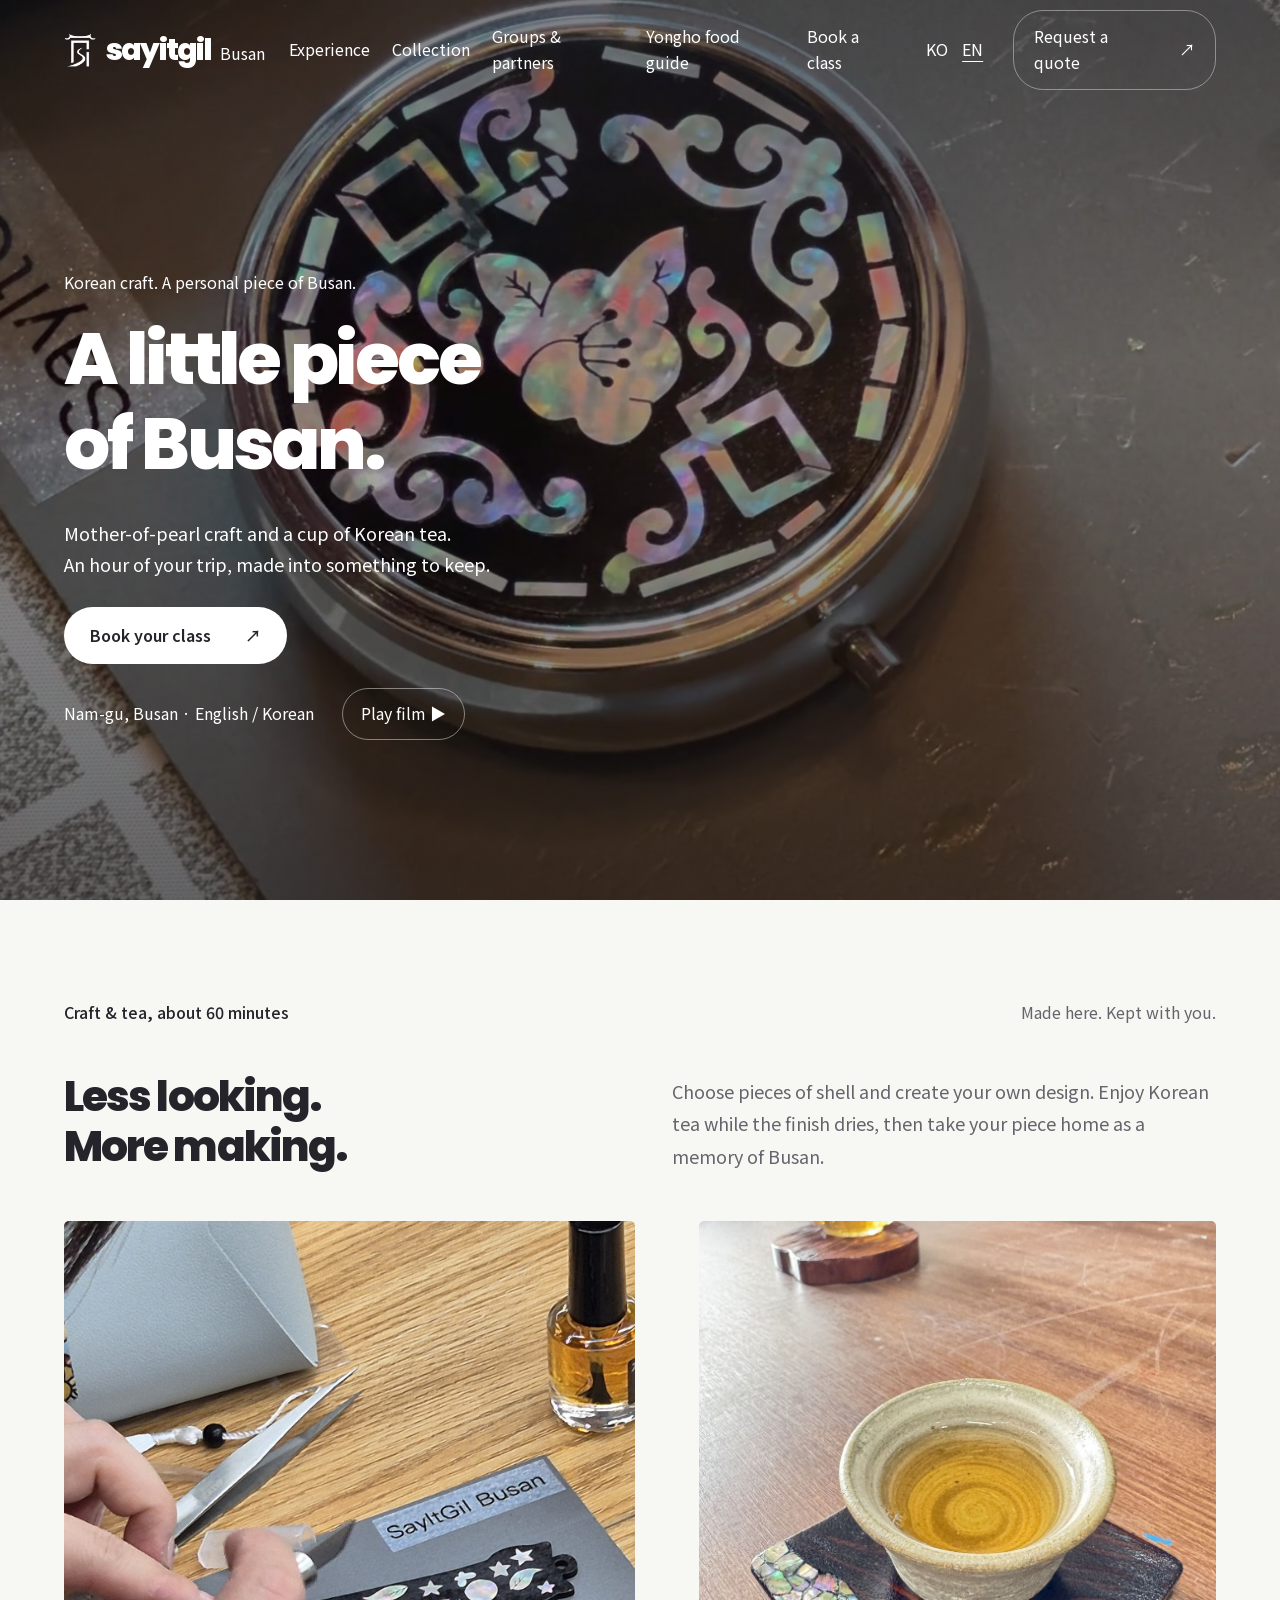
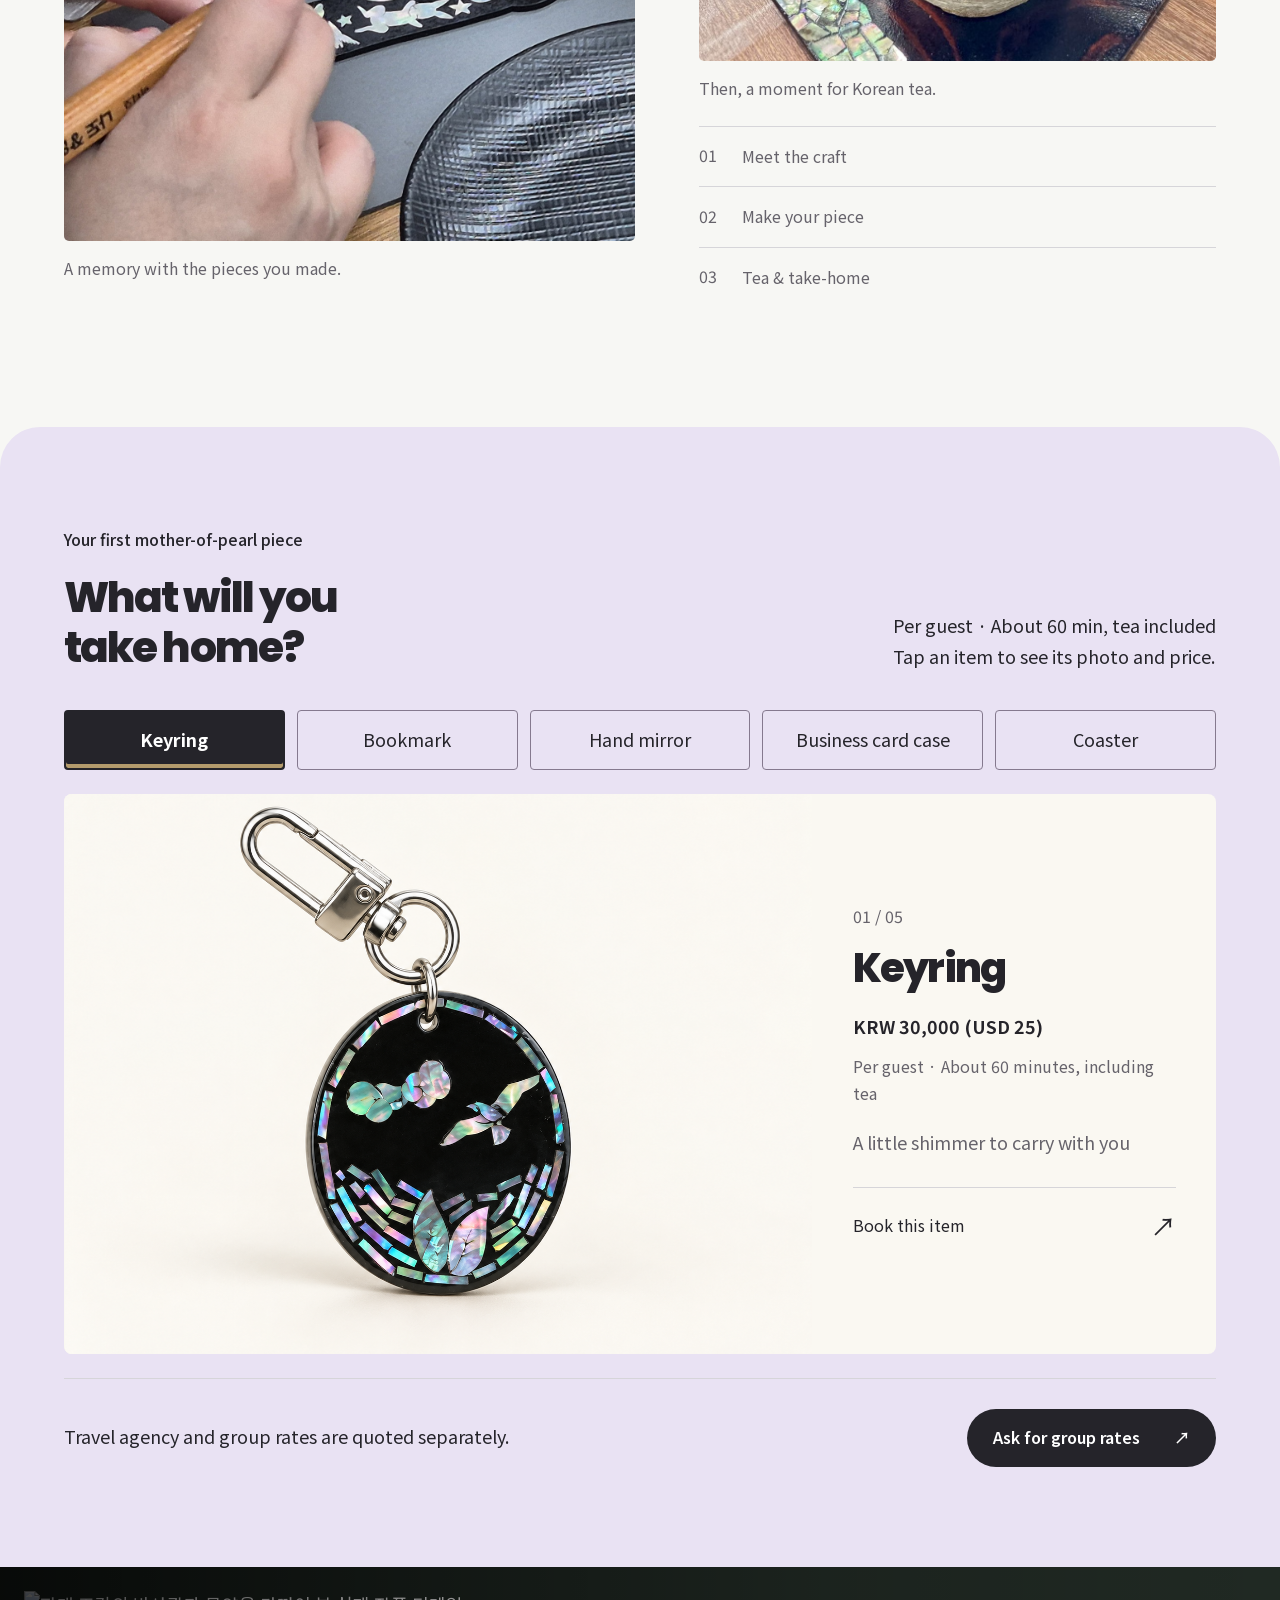
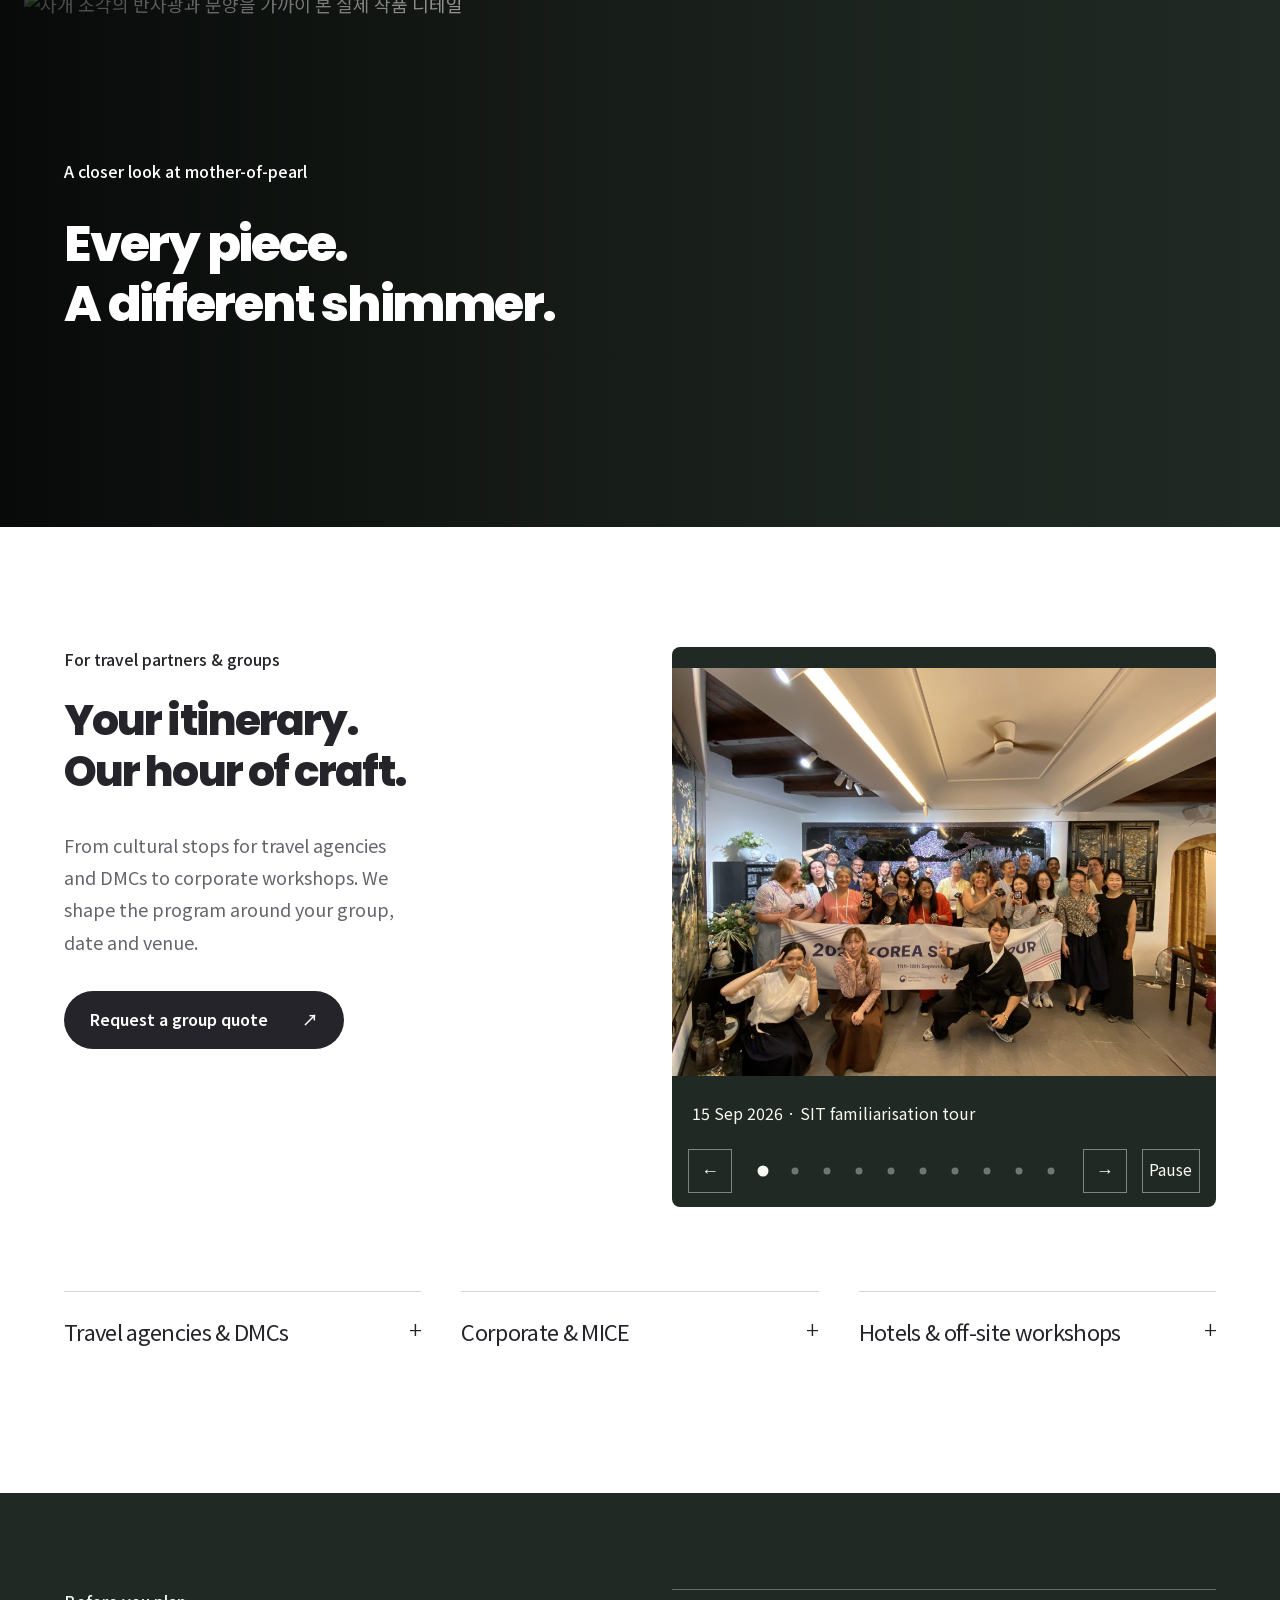
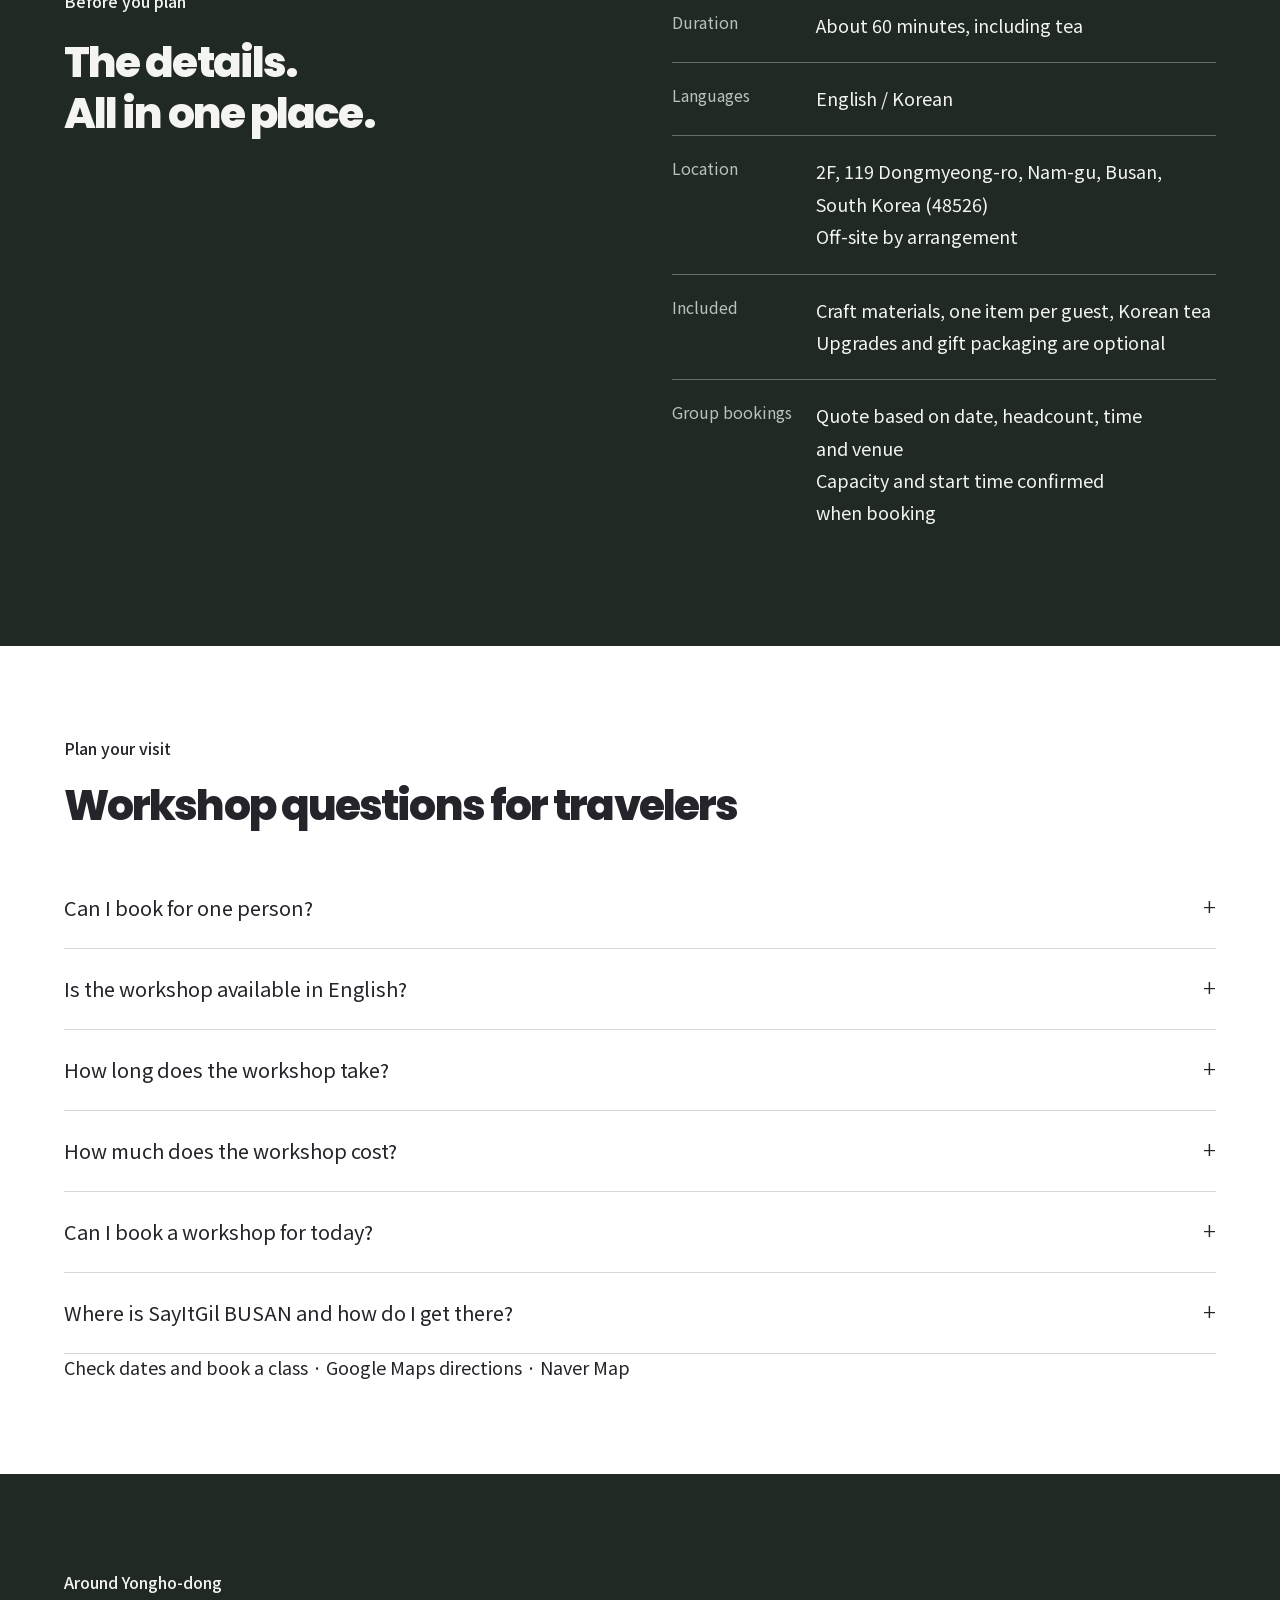
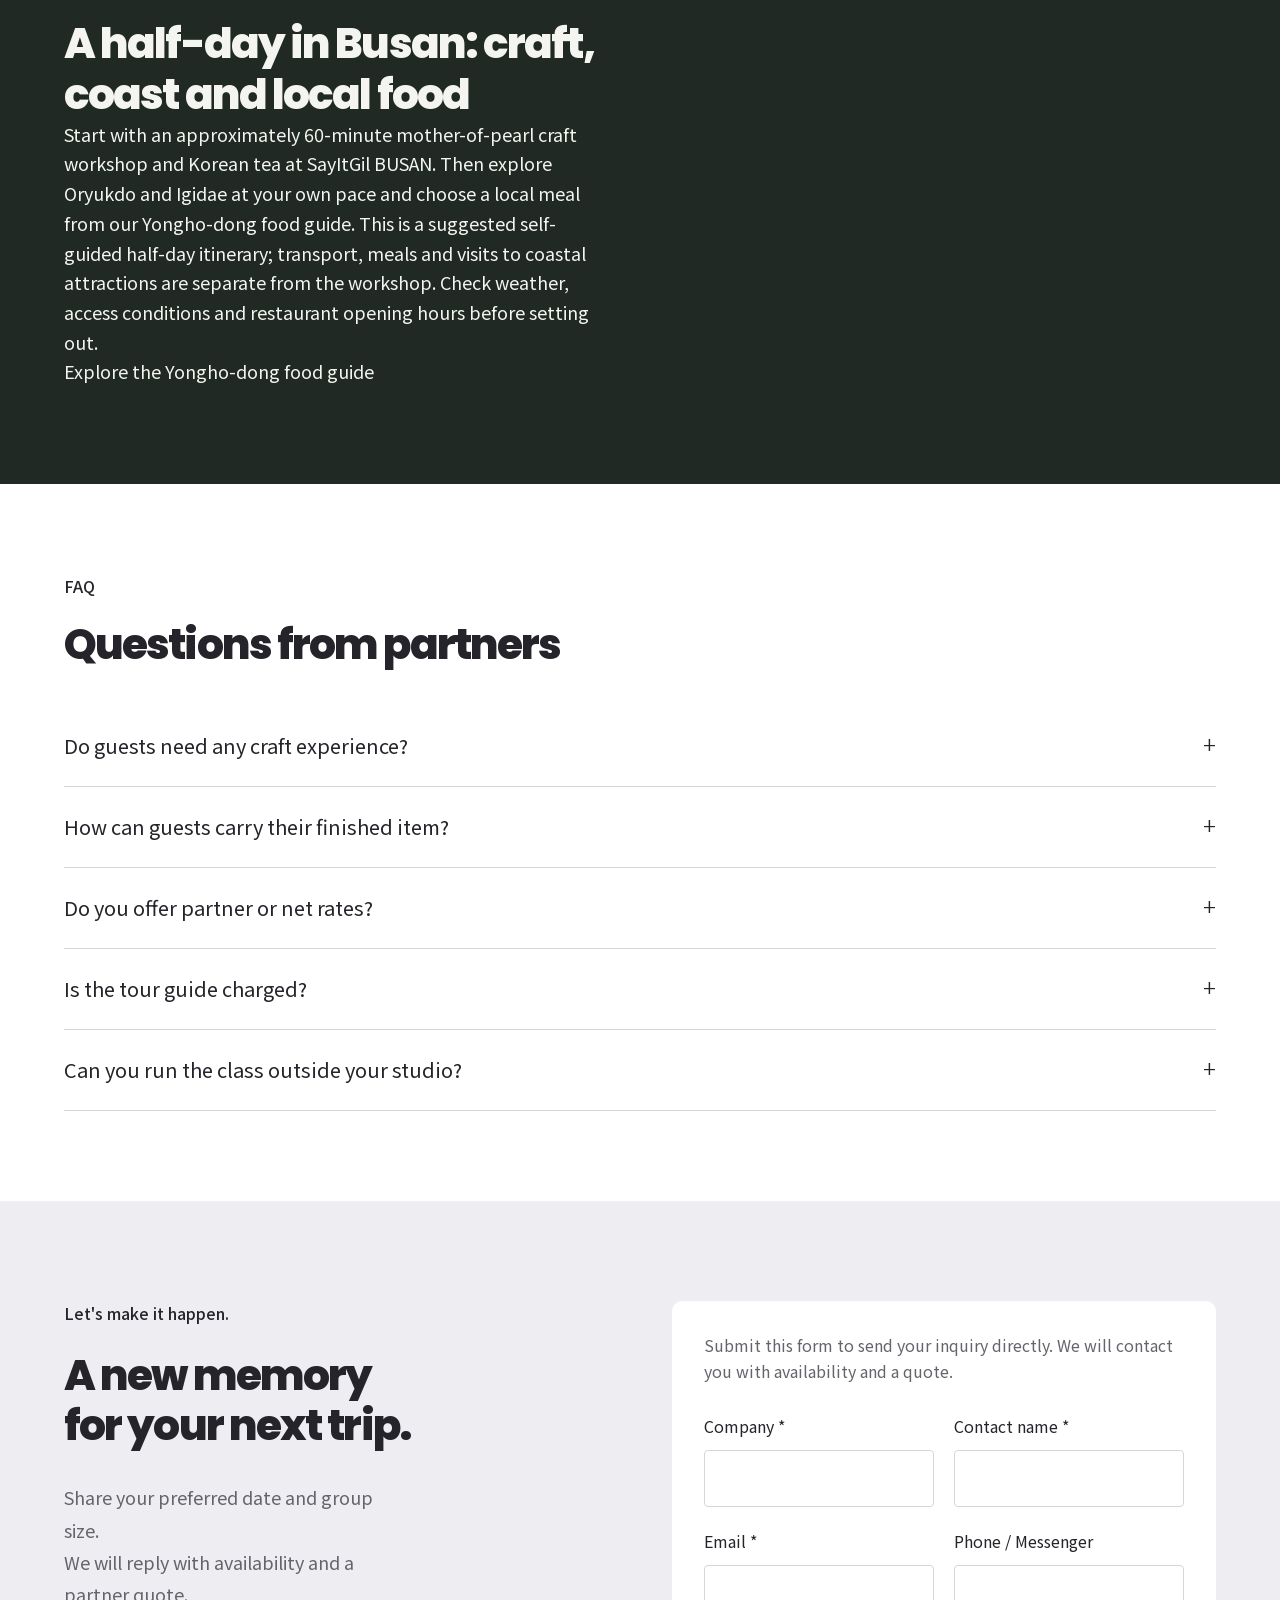
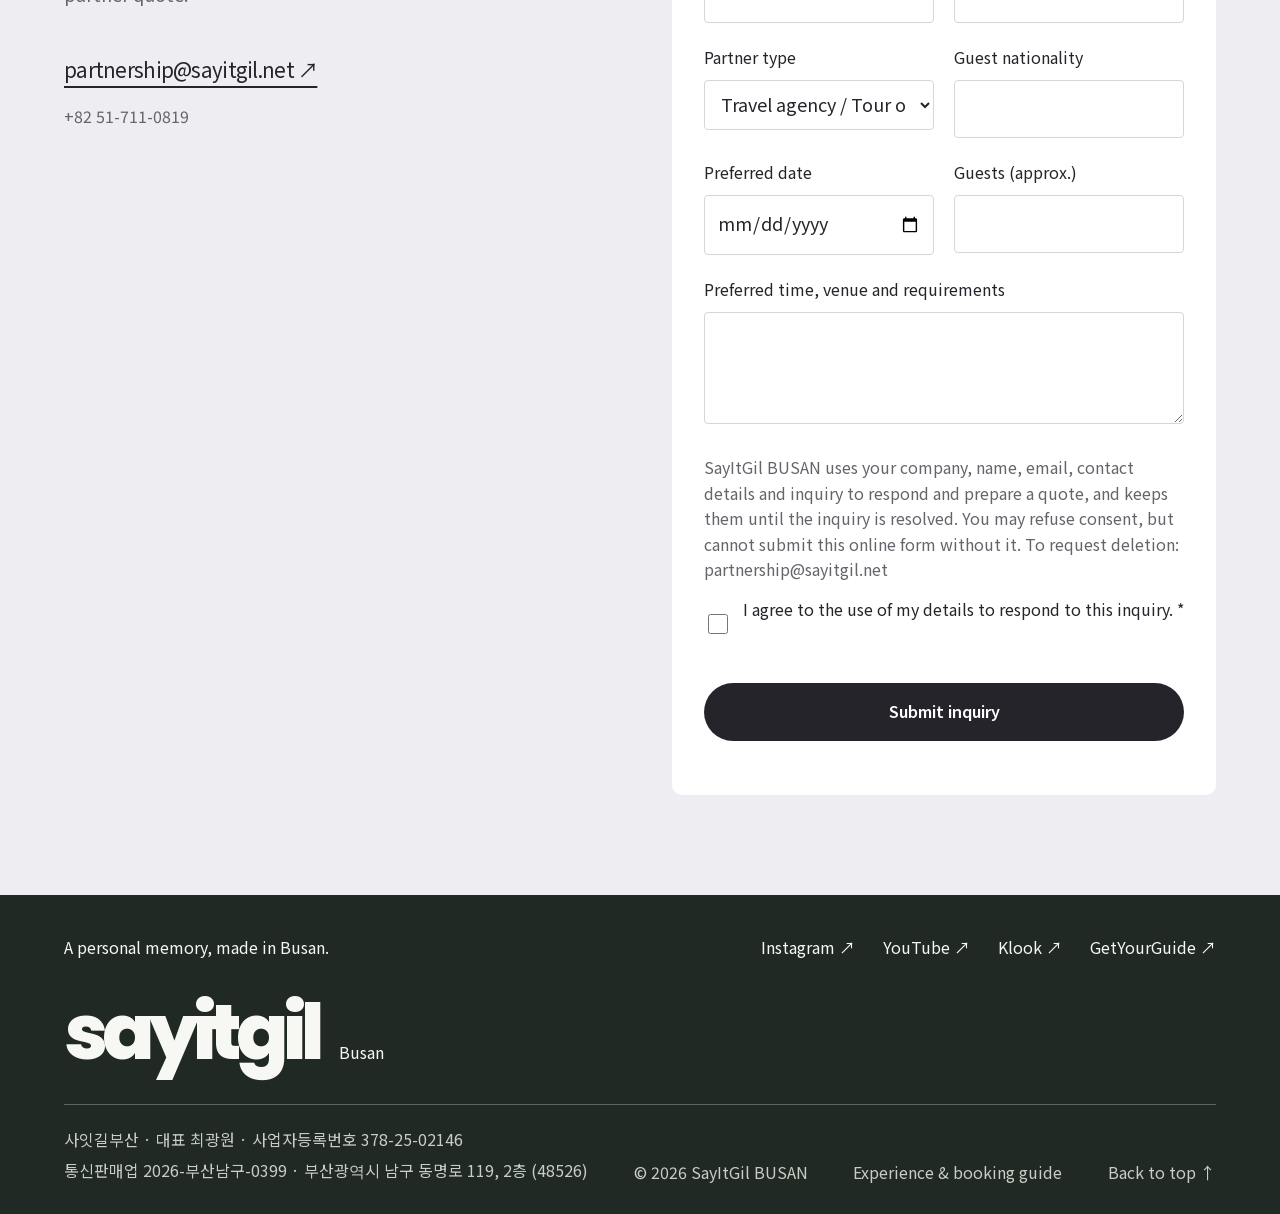
==== commit 9710ba69: "Accept website inquiries directly into a private management sheet" ====
--- a/en/index.html
+++ b/en/index.html
@@ -1,5 +1,5 @@
-<!doctype html><html lang="en"><head><meta charset="utf-8"><meta name="viewport" content="width=device-width,initial-scale=1"><title>SayItGil BUSAN | Mother-of-pearl craft & Korean tea in Busan</title><meta name="description" content="Make a mother-of-pearl souvenir and enjoy Korean tea at SayItGil BUSAN. About 60 minutes, English guidance, prices and booking. 2F, 119 Dongmyeong-ro, Nam-gu, Busan, South Korea."><link rel="icon" href="/img/mark.png"><link rel="stylesheet" href="/styles.css"><meta name="robots" content="index,follow,max-image-preview:large"><link rel="alternate" hreflang="ko" href="https://www.sayitgil.net/"><link rel="alternate" hreflang="en" href="https://www.sayitgil.net/en/"><link rel="alternate" hreflang="x-default" href="https://www.sayitgil.net/en/"><link rel="canonical" href="https://www.sayitgil.net/en/"><link rel="describedby" href="/llms.txt" type="text/plain"><link rel="alternate" href="/experience.md" type="text/markdown" title="체험 안내 / Experience guide"><meta property="og:type" content="website"><meta property="og:url" content="https://www.sayitgil.net/en/"><meta property="og:title" content="SayItGil BUSAN | Mother-of-pearl craft & Korean tea in Busan"><meta property="og:description" content="Mother-of-pearl craft and Korean tea in Busan. About 60 minutes, English guidance, individual and group bookings."><meta property="og:image" content="https://www.sayitgil.net/img/og-hand-mirrors.jpg"><script type="application/ld+json">{"@context": "https://schema.org", "@graph": [{"@type": "LocalBusiness", "@id": "https://www.sayitgil.net/#business", "name": "사잇길부산", "alternateName": "SayItGil BUSAN", "url": "https://www.sayitgil.net/", "description": "부산 남구에서 자개 소품 만들기와 한국 차를 함께 경험하는 약 60분 공예 체험. Mother-of-pearl souvenir making and Korean tea in Nam-gu, Busan; about 60 minutes.", "telephone": "+82-51-711-0819", "email": "partnership@sayitgil.net", "image": "https://www.sayitgil.net/img/round6/experience.jpg", "address": [{"@type": "PostalAddress", "streetAddress": "동명로 119, 2층", "addressLocality": "남구", "addressRegion": "부산광역시", "postalCode": "48526", "addressCountry": "KR", "inLanguage": "ko"}, {"@type": "PostalAddress", "streetAddress": "2F, 119 Dongmyeong-ro", "addressLocality": "Nam-gu", "addressRegion": "Busan", "postalCode": "48526", "addressCountry": "South Korea", "inLanguage": "en"}], "sameAs": ["https://www.youtube.com/@sayitgil", "https://www.instagram.com/sayitgil/", "https://www.klook.com/en-US/activity/221471-busan-mother-of-pearl-craft-class-with-tea-ceremony/", "https://www.getyourguide.com/busan-l32281/busan-mother-of-pearl-craft-class-with-games-t1162229/", "https://www.kkday.com/en/product/683523", "https://www.airbnb.com/experiences/6804129", "https://www.google.com/maps?cid=4516739246951051170", "https://pcmap.place.naver.com/place/2031362333/home"], "geo": {"@type": "GeoCoordinates", "latitude": 35.1201896, "longitude": 129.1100697}, "hasMap": "https://www.google.com/maps?cid=4516739246951051170"}, {"@type": "Service", "@id": "https://www.sayitgil.net/#craft-experience", "name": "부산 자개 공예와 다도 체험 | Busan mother-of-pearl craft and Korean tea", "serviceType": "Mother-of-pearl craft workshop", "provider": {"@id": "https://www.sayitgil.net/#business"}, "areaServed": {"@type": "City", "name": "Busan"}, "description": "약 60분, 공예 재료·1인 1소품·한국 차 포함. 한국어·영어 진행. 단체와 출장 체험은 사전 협의. About 60 minutes with materials, one item per guest and Korean tea. Korean and English. Group and off-site workshops by arrangement.", "offers": [{"@type": "Offer", "name": "자개 키링 / Mother-of-pearl keyring", "price": 30000, "priceCurrency": "KRW", "url": "https://www.sayitgil.net/booking.html", "itemOffered": {"@type": "Service", "name": "자개 키링 만들기 / Mother-of-pearl keyring workshop"}}, {"@type": "Offer", "name": "자개 책갈피 / Mother-of-pearl bookmark", "price": 30000, "priceCurrency": "KRW", "url": "https://www.sayitgil.net/booking.html", "itemOffered": {"@type": "Service", "name": "자개 책갈피 만들기 / Mother-of-pearl bookmark workshop"}}, {"@type": "Offer", "name": "자개 손거울 / Mother-of-pearl hand mirror", "price": 35000, "priceCurrency": "KRW", "url": "https://www.sayitgil.net/booking.html", "itemOffered": {"@type": "Service", "name": "자개 손거울 만들기 / Mother-of-pearl hand mirror workshop"}}, {"@type": "Offer", "name": "자개 명함케이스 / Mother-of-pearl business card case", "price": 35000, "priceCurrency": "KRW", "url": "https://www.sayitgil.net/booking.html", "itemOffered": {"@type": "Service", "name": "자개 명함케이스 만들기 / Mother-of-pearl business card case workshop"}}, {"@type": "Offer", "name": "자개 코스터 / Mother-of-pearl coaster", "price": 50000, "priceCurrency": "KRW", "url": "https://www.sayitgil.net/booking.html", "itemOffered": {"@type": "Service", "name": "자개 코스터 만들기 / Mother-of-pearl coaster workshop"}}]}, {"@type": "WebSite", "@id": "https://www.sayitgil.net/#website", "name": "사잇길부산 | SayItGil BUSAN", "url": "https://www.sayitgil.net/", "inLanguage": ["ko", "en"], "publisher": {"@id": "https://www.sayitgil.net/#business"}}]}</script><meta name="naver-site-verification" content="e8a9a65adebbda06eb43364115efa83b726cf22c" />
-<script type="application/ld+json">{"@context": "https://schema.org", "@type": "FAQPage", "@id": "https://www.sayitgil.net/en/#visitor-faq", "inLanguage": "en", "mainEntity": [{"@type": "Question", "name": "Can I book for one person?", "acceptedAnswer": {"@type": "Answer", "text": "If you are traveling solo, check the booking page for your preferred date and guest count, or contact partnership@sayitgil.net before booking. Availability for one guest must be confirmed for the selected session."}}, {"@type": "Question", "name": "Is the workshop available in English?", "acceptedAnswer": {"@type": "Answer", "text": "Yes. The workshop is offered in English and Korean."}}, {"@type": "Question", "name": "How long does the workshop take?", "acceptedAnswer": {"@type": "Answer", "text": "The workshop takes about 60 minutes, including mother-of-pearl craft and Korean tea. Materials and one finished item per guest are included."}}, {"@type": "Question", "name": "How much does the workshop cost?", "acceptedAnswer": {"@type": "Answer", "text": "Prices per guest are KRW 30,000 for a keyring or bookmark, KRW 35,000 for a hand mirror or business card case, and KRW 50,000 for a coaster. These prices include the approximately 60-minute workshop and Korean tea. Confirm the final price when booking; group rates are quoted separately."}}, {"@type": "Question", "name": "Can I book a workshop for today?", "acceptedAnswer": {"@type": "Answer", "text": "Same-day availability must be confirmed. Check the booking page or contact us at +82-51-711-0819 or partnership@sayitgil.net before coming to the studio."}}, {"@type": "Question", "name": "Where is SayItGil BUSAN and how do I get there?", "acceptedAnswer": {"@type": "Answer", "text": "Visit us at 2F, 119 Dongmyeong-ro, Nam-gu, Busan, South Korea (48526). Search for SayItGil BUSAN on Google Maps or Naver Map and use the map directions from your starting point. The workshop is on the second floor."}}]}</script></head><body>
+<!doctype html><html lang="en"><head><meta charset="utf-8"><meta name="viewport" content="width=device-width,initial-scale=1"><title>SayItGil BUSAN | Mother-of-pearl craft & Korean tea in Busan</title><meta name="description" content="Make a mother-of-pearl souvenir and enjoy Korean tea at SayItGil BUSAN. About 60 minutes, English guidance, prices and booking. 2F, 119 Dongmyeong-ro, Nam-gu, Busan, South Korea."><link rel="icon" href="/img/mark.png"><link rel="stylesheet" href="/styles.css"><meta name="robots" content="index,follow,max-image-preview:large"><link rel="alternate" hreflang="ko" href="https://www.sayitgil.net/"><link rel="alternate" hreflang="en" href="https://www.sayitgil.net/en/"><link rel="alternate" hreflang="x-default" href="https://www.sayitgil.net/en/"><link rel="canonical" href="https://www.sayitgil.net/en/"><link rel="describedby" href="/llms.txt" type="text/plain"><link rel="alternate" href="/experience.md" type="text/markdown" title="체험 안내 / Experience guide"><meta property="og:type" content="website"><meta property="og:url" content="https://www.sayitgil.net/en/"><meta property="og:title" content="SayItGil BUSAN | Mother-of-pearl craft & Korean tea in Busan"><meta property="og:description" content="Mother-of-pearl craft and Korean tea in Busan. About 60 minutes, English guidance, individual and group bookings."><meta property="og:image" content="https://www.sayitgil.net/img/og-hand-mirrors.jpg"><script type="application/ld+json">{"@context": "https://schema.org", "@graph": [{"@type": "LocalBusiness", "@id": "https://www.sayitgil.net/#business", "name": "사잇길부산", "alternateName": "SayItGil BUSAN", "url": "https://www.sayitgil.net/", "description": "부산 남구에서 자개 소품 만들기와 한국 차를 함께 경험하는 약 60분 공예 체험. Mother-of-pearl souvenir making and Korean tea in Nam-gu, Busan; about 60 minutes.", "telephone": "+82-51-711-0819", "email": "partnership@sayitgil.net", "image": "https://www.sayitgil.net/img/round6/experience.jpg", "address": [{"@type": "PostalAddress", "streetAddress": "동명로 119, 2층", "addressLocality": "남구", "addressRegion": "부산광역시", "postalCode": "48526", "addressCountry": "KR", "inLanguage": "ko"}, {"@type": "PostalAddress", "streetAddress": "2F, 119 Dongmyeong-ro", "addressLocality": "Nam-gu", "addressRegion": "Busan", "postalCode": "48526", "addressCountry": "South Korea", "inLanguage": "en"}], "sameAs": ["https://www.youtube.com/@sayitgil", "https://www.instagram.com/sayitgil/", "https://www.klook.com/en-US/activity/221471-busan-mother-of-pearl-craft-class-with-tea-ceremony/", "https://www.getyourguide.com/busan-l32281/busan-mother-of-pearl-craft-class-with-games-t1162229/", "https://www.kkday.com/en/product/683523", "https://www.airbnb.com/experiences/6804129", "https://www.google.com/maps?cid=4516739246951051170", "https://pcmap.place.naver.com/place/2031362333/home"], "geo": {"@type": "GeoCoordinates", "latitude": 35.1201896, "longitude": 129.1100697}, "openingHoursSpecification": [{"@type": "OpeningHoursSpecification", "dayOfWeek": ["Monday","Tuesday","Wednesday","Thursday","Friday","Saturday","Sunday"], "opens": "10:00", "closes": "18:00"}], "hasMap": "https://www.google.com/maps?cid=4516739246951051170"}, {"@type": "Service", "@id": "https://www.sayitgil.net/#craft-experience", "name": "부산 자개 공예와 다도 체험 | Busan mother-of-pearl craft and Korean tea", "serviceType": "Mother-of-pearl craft workshop", "provider": {"@id": "https://www.sayitgil.net/#business"}, "areaServed": {"@type": "City", "name": "Busan"}, "description": "약 60분, 공예 재료·1인 1소품·한국 차 포함. 한국어·영어 진행. 단체와 출장 체험은 사전 협의. About 60 minutes with materials, one item per guest and Korean tea. Korean and English. Group and off-site workshops by arrangement.", "offers": [{"@type": "Offer", "name": "자개 키링 / Mother-of-pearl keyring", "price": 30000, "priceCurrency": "KRW", "url": "https://www.sayitgil.net/booking.html", "itemOffered": {"@type": "Service", "name": "자개 키링 만들기 / Mother-of-pearl keyring workshop"}}, {"@type": "Offer", "name": "자개 책갈피 / Mother-of-pearl bookmark", "price": 30000, "priceCurrency": "KRW", "url": "https://www.sayitgil.net/booking.html", "itemOffered": {"@type": "Service", "name": "자개 책갈피 만들기 / Mother-of-pearl bookmark workshop"}}, {"@type": "Offer", "name": "자개 손거울 / Mother-of-pearl hand mirror", "price": 35000, "priceCurrency": "KRW", "url": "https://www.sayitgil.net/booking.html", "itemOffered": {"@type": "Service", "name": "자개 손거울 만들기 / Mother-of-pearl hand mirror workshop"}}, {"@type": "Offer", "name": "자개 명함케이스 / Mother-of-pearl business card case", "price": 35000, "priceCurrency": "KRW", "url": "https://www.sayitgil.net/booking.html", "itemOffered": {"@type": "Service", "name": "자개 명함케이스 만들기 / Mother-of-pearl business card case workshop"}}, {"@type": "Offer", "name": "자개 코스터 / Mother-of-pearl coaster", "price": 50000, "priceCurrency": "KRW", "url": "https://www.sayitgil.net/booking.html", "itemOffered": {"@type": "Service", "name": "자개 코스터 만들기 / Mother-of-pearl coaster workshop"}}]}, {"@type": "WebSite", "@id": "https://www.sayitgil.net/#website", "name": "사잇길부산 | SayItGil BUSAN", "url": "https://www.sayitgil.net/", "inLanguage": ["ko", "en"], "publisher": {"@id": "https://www.sayitgil.net/#business"}}]}</script><meta name="naver-site-verification" content="e8a9a65adebbda06eb43364115efa83b726cf22c" />
+<script type="application/ld+json">{"@context": "https://schema.org", "@type": "FAQPage", "@id": "https://www.sayitgil.net/en/#visitor-faq", "inLanguage": "en", "mainEntity": [{"@type": "Question", "name": "Can I book for one person?", "acceptedAnswer": {"@type": "Answer", "text": "If you are traveling solo, check the booking page for your preferred date and guest count, or contact partnership@sayitgil.net before booking. Availability for one guest must be confirmed for the selected session."}}, {"@type": "Question", "name": "Is the workshop available in English?", "acceptedAnswer": {"@type": "Answer", "text": "Yes. The workshop is offered in English and Korean."}}, {"@type": "Question", "name": "How long does the workshop take?", "acceptedAnswer": {"@type": "Answer", "text": "The workshop takes about 60 minutes, including mother-of-pearl craft and Korean tea. Materials and one finished item per guest are included."}}, {"@type": "Question", "name": "How much does the workshop cost?", "acceptedAnswer": {"@type": "Answer", "text": "Prices per guest are KRW 30,000 for a keyring or bookmark, KRW 35,000 for a hand mirror or business card case, and KRW 50,000 for a coaster. These prices include the approximately 60-minute workshop and Korean tea. Confirm the final price when booking; group rates are quoted separately."}}, {"@type": "Question", "name": "Can I book a workshop for today?", "acceptedAnswer": {"@type": "Answer", "text": "Same-day availability must be confirmed. Check the booking page or contact us at +82-51-711-0819 or partnership@sayitgil.net before coming to the studio."}}, {"@type": "Question", "name": "Where is SayItGil BUSAN and how do I get there?", "acceptedAnswer": {"@type": "Answer", "text": "Visit us at 2F, 119 Dongmyeong-ro, Nam-gu, Busan, South Korea (48526). Search for SayItGil BUSAN on Google Maps or Naver Map and use the map directions from your starting point. The ground-floor sign says “해달” (Haedal); take the stairs to our workshop on the second floor."}}]}</script></head><body>
 <a class="skip" href="#experience"><span data-lang="ko">본문으로 이동</span><span data-lang="en">Skip to content</span></a>
 
 
@@ -9,7 +9,7 @@
 <section id="collection" class="collection"><div class="collection-head"><div><p class="kicker"><span data-lang="ko">나의 첫 자개 소품</span><span data-lang="en">Your first mother-of-pearl piece</span></p><h2><span data-lang="ko">어떤 기억을<br>가져갈까요?</span><span data-lang="en">What will you<br>take home?</span></h2></div><p class="collection-intro"><span data-lang="ko">개인 1인 기준 · 약 60분, 다도 포함<br>품목을 눌러 사진과 가격을 살펴보세요.</span><span data-lang="en">Per guest · About 60 min, tea included<br>Tap an item to see its photo and price.</span></p></div><div class="product-tabs" role="tablist" aria-label="Craft items"><button type="button" role="tab" id="tab-keyring" aria-controls="panel-keyring" aria-selected="true" tabindex="0" data-product="keyring"><span data-lang="ko">키링</span><span data-lang="en">Keyring</span></button><button type="button" role="tab" id="tab-bookmark" aria-controls="panel-bookmark" aria-selected="false" tabindex="-1" data-product="bookmark"><span data-lang="ko">책갈피</span><span data-lang="en">Bookmark</span></button><button type="button" role="tab" id="tab-mirror" aria-controls="panel-mirror" aria-selected="false" tabindex="-1" data-product="mirror"><span data-lang="ko">손거울</span><span data-lang="en">Hand mirror</span></button><button type="button" role="tab" id="tab-case" aria-controls="panel-case" aria-selected="false" tabindex="-1" data-product="case"><span data-lang="ko">명함케이스</span><span data-lang="en">Business card case</span></button><button type="button" role="tab" id="tab-coaster" aria-controls="panel-coaster" aria-selected="false" tabindex="-1" data-product="coaster"><span data-lang="ko">코스터</span><span data-lang="en">Coaster</span></button></div><div class="product-stage"><div class="product-panel" role="tabpanel" id="panel-keyring" aria-labelledby="tab-keyring"><figure><img src="/img/products-retouched/keyring.png" width="1448" height="1086" alt="Keyring — actual mother-of-pearl piece" loading="lazy"></figure><div class="product-copy"><span class="product-index">01 / 05</span><h3><span data-lang="ko">키링</span><span data-lang="en">Keyring</span></h3><p class="product-price"><span data-lang="ko">30,000원 (USD 25)</span><span data-lang="en">KRW 30,000 (USD 25)</span></p><p class="product-duration"><span data-lang="ko">개인 1인 기준 · 약 60분, 다도 포함</span><span data-lang="en">Per guest · About 60 minutes, including tea</span></p><p><span data-lang="ko">가방과 열쇠에 더하는 자개의 빛</span><span data-lang="en">A little shimmer to carry with you</span></p><a href="/booking.html?lang=en" class="round-link"><span data-lang="ko">이 소품 예약하기</span><span data-lang="en">Book this item</span> <span aria-hidden="true">↗</span></a></div></div><div class="product-panel" role="tabpanel" id="panel-bookmark" aria-labelledby="tab-bookmark" hidden><figure><img src="/img/products-retouched/bookmark.png" width="1448" height="1086" alt="Bookmark — actual mother-of-pearl piece" loading="lazy"></figure><div class="product-copy"><span class="product-index">02 / 05</span><h3><span data-lang="ko">책갈피</span><span data-lang="en">Bookmark</span></h3><p class="product-price"><span data-lang="ko">30,000원 (USD 25)</span><span data-lang="en">KRW 30,000 (USD 25)</span></p><p class="product-duration"><span data-lang="ko">개인 1인 기준 · 약 60분, 다도 포함</span><span data-lang="en">Per guest · About 60 minutes, including tea</span></p><p><span data-lang="ko">책 사이에 간직하는 부산의 기억</span><span data-lang="en">A memory of Busan between the pages</span></p><a href="/booking.html?lang=en" class="round-link"><span data-lang="ko">이 소품 예약하기</span><span data-lang="en">Book this item</span> <span aria-hidden="true">↗</span></a></div></div><div class="product-panel" role="tabpanel" id="panel-mirror" aria-labelledby="tab-mirror" hidden><figure><img src="/img/products-retouched/mirror.png" width="1448" height="1086" alt="Hand mirror — actual mother-of-pearl piece" loading="lazy"></figure><div class="product-copy"><span class="product-index">03 / 05</span><h3><span data-lang="ko">손거울</span><span data-lang="en">Hand mirror</span></h3><p class="product-price"><span data-lang="ko">35,000원 (USD 29)</span><span data-lang="en">KRW 35,000 (USD 29)</span></p><p class="product-duration"><span data-lang="ko">개인 1인 기준 · 약 60분, 다도 포함</span><span data-lang="en">Per guest · About 60 minutes, including tea</span></p><p><span data-lang="ko">매일 꺼내 보는 나만의 문양</span><span data-lang="en">Your own design, part of every day</span></p><a href="/booking.html?lang=en" class="round-link"><span data-lang="ko">이 소품 예약하기</span><span data-lang="en">Book this item</span> <span aria-hidden="true">↗</span></a></div></div><div class="product-panel" role="tabpanel" id="panel-case" aria-labelledby="tab-case" hidden><figure><img src="/img/products-retouched/case.png" width="1448" height="1086" alt="Business card case — actual mother-of-pearl piece" loading="lazy"></figure><div class="product-copy"><span class="product-index">04 / 05</span><h3><span data-lang="ko">명함케이스</span><span data-lang="en">Business card case</span></h3><p class="product-price"><span data-lang="ko">35,000원 (USD 29)</span><span data-lang="en">KRW 35,000 (USD 29)</span></p><p class="product-duration"><span data-lang="ko">개인 1인 기준 · 약 60분, 다도 포함</span><span data-lang="en">Per guest · About 60 minutes, including tea</span></p><p><span data-lang="ko">손안에서 빛나는 부산의 기억</span><span data-lang="en">A memory of Busan in your hand</span></p><a href="/booking.html?lang=en" class="round-link"><span data-lang="ko">이 소품 예약하기</span><span data-lang="en">Book this item</span> <span aria-hidden="true">↗</span></a></div></div><div class="product-panel" role="tabpanel" id="panel-coaster" aria-labelledby="tab-coaster" hidden><figure><img src="/img/products-retouched/coaster.png" width="1448" height="1086" alt="Coaster — actual mother-of-pearl piece" loading="lazy"></figure><div class="product-copy"><span class="product-index">05 / 05</span><h3><span data-lang="ko">코스터</span><span data-lang="en">Coaster</span></h3><p class="product-price"><span data-lang="ko">50,000원 (USD 41)</span><span data-lang="en">KRW 50,000 (USD 41)</span></p><p class="product-duration"><span data-lang="ko">개인 1인 기준 · 약 60분, 다도 포함</span><span data-lang="en">Per guest · About 60 minutes, including tea</span></p><p><span data-lang="ko">차 한 잔과 함께 빛나는 자개</span><span data-lang="en">Mother-of-pearl for a moment of tea</span></p><a href="/booking.html?lang=en" class="round-link"><span data-lang="ko">이 소품 예약하기</span><span data-lang="en">Book this item</span> <span aria-hidden="true">↗</span></a></div></div></div><div class="group-pricing"><p><span data-lang="ko">여행사·단체 가격은 별도 문의</span><span data-lang="en">Travel agency and group rates are quoted separately.</span></p><a href="#inquiry" class="btn btn-dark"><span data-lang="ko">여행사·단체 가격 문의</span><span data-lang="en">Ask for group rates</span> ↗</a></div></section>
 <section class="material-study" aria-label="Mother-of-pearl detail"><img src="/img/round3/texture-1600.jpg" srcset="img/round3/texture-1600.jpg 1600w, img/round3/texture-3024.jpg 3024w" sizes="100vw" width="3024" height="1701" loading="lazy" alt="자개 조각의 반사광과 문양을 가까이 본 실제 작품 디테일"><div><p class="kicker"><span data-lang="ko">자개 작품의 디테일</span><span data-lang="en">A closer look at mother-of-pearl</span></p><h2><span data-lang="ko">가까이 볼수록,<br>다른 빛.</span><span data-lang="en">Every piece.<br>A different shimmer.</span></h2></div></section><section class="partners" id="partners"><div class="partner-intro"><p class="kicker"><span data-lang="ko">함께 만드는 부산 일정</span><span data-lang="en">For travel partners & groups</span></p><h2><span data-lang="ko">당신의 일정에,<br>우리의 한 시간.</span><span data-lang="en">Your itinerary.<br>Our hour of craft.</span></h2><p><span data-lang="ko">여행사·DMC의 문화 체험부터 기업 워크숍까지. 인원과 날짜, 장소에 맞춰 운영안을 제안합니다.</span><span data-lang="en">From cultural stops for travel agencies and DMCs to corporate workshops. We shape the program around your group, date and venue.</span></p><a class="btn btn-dark" href="#inquiry"><span data-lang="ko">단체 견적 문의</span><span data-lang="en">Request a group quote</span> ↗</a></div><div aria-label="Real group experiences" aria-roledescription="carousel" class="guest-photo experience-carousel partner-carousel" role="region" tabindex="0"><figure class="slide" data-slide="0"><img alt="15 Sep 2026 · SIT familiarisation tour" height="1500" loading="lazy" src="/img/round6/sit-group.jpg" width="2000"/><figcaption><span data-lang="ko">2026.09.15 · SIT 팸투어</span><span data-lang="en">15 Sep 2026 · SIT familiarisation tour</span></figcaption></figure><figure class="slide" data-slide="1" hidden=""><img alt="A shared memory of Busan" height="540" loading="lazy" src="/img/round4/group-1.jpg" width="960"/><figcaption><span data-lang="ko">함께 완성한 부산의 기억</span><span data-lang="en">A shared memory of Busan</span></figcaption></figure><figure class="slide" data-slide="2" hidden=""><img alt="With the pieces they made" height="1350" loading="lazy" src="/img/round4/group-2.jpg" width="1800"/><figcaption><span data-lang="ko">완성한 작품과 함께</span><span data-lang="en">With the pieces they made</span></figcaption></figure><figure class="slide" data-slide="3" hidden=""><img alt="A family memory, made together" height="1800" loading="lazy" src="/img/round4/group-3.jpg" width="1350"/><figcaption><span data-lang="ko">가족이 함께 만든 여행의 기억</span><span data-lang="en">A family memory, made together</span></figcaption></figure><figure class="slide" data-slide="4" hidden=""><img alt="On-site class for the Ministry of Food and Drug Safety" height="1500" loading="lazy" src="/img/round6/mfds.jpg" width="2000"/><figcaption><span data-lang="ko">식품의약품안전처 출장 강의</span><span data-lang="en">On-site class for the Ministry of Food and Drug Safety</span></figcaption></figure><figure class="slide" data-slide="5" hidden=""><img alt="With Gangbo master Kim Yul-hyeon" height="1350" loading="lazy" src="/img/round4/group-5.jpg" width="1800"/><figcaption><span data-lang="ko">강보 김율현 선생님과 함께</span><span data-lang="en">With Gangbo master Kim Yul-hyeon</span></figcaption></figure><figure class="slide" data-slide="6" hidden=""><img alt="Community craft session at Gwangalli" height="1800" loading="lazy" src="/img/round6/gwangalli-making.jpg" width="1440"/><figcaption><span data-lang="ko">광안리 시민 참여 나전 체험</span><span data-lang="en">Community craft session at Gwangalli</span></figcaption></figure><figure class="slide" data-slide="7" hidden=""><img alt="SIT familiarisation tour · Finished mother-of-pearl pieces" height="2000" loading="lazy" src="/img/round6/sit-display.jpg" width="1500"/><figcaption><span data-lang="ko">SIT 팸투어 · 완성한 자개 작품</span><span data-lang="en">SIT familiarisation tour · Finished mother-of-pearl pieces</span></figcaption></figure><figure class="slide" data-slide="8" hidden=""><img alt="SIT familiarisation tour · Creating with mother-of-pearl" height="2000" loading="lazy" src="/img/round6/sit-making.jpg" width="1500"/><figcaption><span data-lang="ko">SIT 팸투어 · 손끝으로 만드는 자개</span><span data-lang="en">SIT familiarisation tour · Creating with mother-of-pearl</span></figcaption></figure><figure class="slide" data-slide="9" hidden=""><img alt="SIT familiarisation tour · Shaping a personal design" height="2000" loading="lazy" src="/img/round6/sit-detail.jpg" width="1500"/><figcaption><span data-lang="ko">SIT 팸투어 · 나만의 무늬를 담다</span><span data-lang="en">SIT familiarisation tour · Shaping a personal design</span></figcaption></figure><div class="carousel-controls"><button aria-label="Previous photo" class="carousel-prev" type="button">←</button><div class="carousel-dots"><button aria-current="true" aria-label="Photo 1 of 10" data-slide-to="0" type="button"></button><button aria-current="false" aria-label="Photo 2 of 10" data-slide-to="1" type="button"></button><button aria-current="false" aria-label="Photo 3 of 10" data-slide-to="2" type="button"></button><button aria-current="false" aria-label="Photo 4 of 10" data-slide-to="3" type="button"></button><button aria-current="false" aria-label="Photo 5 of 10" data-slide-to="4" type="button"></button><button aria-current="false" aria-label="Photo 6 of 10" data-slide-to="5" type="button"></button><button aria-current="false" aria-label="Photo 7 of 10" data-slide-to="6" type="button"></button><button aria-current="false" aria-label="Photo 8 of 10" data-slide-to="7" type="button"></button><button aria-current="false" aria-label="Photo 9 of 10" data-slide-to="8" type="button"></button><button aria-current="false" aria-label="Photo 10 of 10" data-slide-to="9" type="button"></button></div><button aria-label="Next photo" class="carousel-next" type="button">→</button><button aria-pressed="false" class="carousel-pause" type="button"><span data-lang="ko">멈춤</span><span data-lang="en">Pause</span></button></div></div><div class="partner-formats"><details><summary><span data-lang="ko">여행사 · DMC</span><span data-lang="en">Travel agencies & DMCs</span></summary><p><span data-lang="ko">패키지·개별 투어의 문화 체험 일정. 단체별 시작 시간과 파트너 요금은 견적 시 안내합니다. 동행 가이드의 동행료는 무료이며 작품 제작 조건은 별도 확인합니다.</span><span data-lang="en">A cultural stop for package and private tours. Start times and partner rates are confirmed in the quote. Accompanying guides pay no attendance fee; craft participation is confirmed separately.</span></p></details><details><summary><span data-lang="ko">기업 · MICE</span><span data-lang="en">Corporate & MICE</span></summary><p><span data-lang="ko">인센티브 투어와 워크숍을 위한 팀 모자이크 프로그램. 작품 크기·테마·시간과 진행 장소를 사전에 협의합니다.</span><span data-lang="en">Team mosaic programs for incentive tours and workshops. Artwork size, theme, duration and venue are agreed in advance.</span></p></details><details><summary><span data-lang="ko">호텔 · 출장 워크숍</span><span data-lang="en">Hotels & off-site workshops</span></summary><p><span data-lang="ko">외부 장소의 단체 체험은 인원·날짜·장소 조건에 따라 협의합니다. 공간 준비사항과 진행 인력은 견적 시 확정합니다.</span><span data-lang="en">Off-site group sessions are available by arrangement. Venue setup and staffing are confirmed with the quote.</span></p></details></div></section>
 <section class="practical" id="details"><div><p class="kicker"><span data-lang="ko">일정에 넣기 전 확인</span><span data-lang="en">Before you plan</span></p><h2><span data-lang="ko">필요한 정보만,<br>한눈에.</span><span data-lang="en">The details.<br>All in one place.</span></h2></div><dl><div><dt><span data-lang="ko">소요 시간</span><span data-lang="en">Duration</span></dt><dd><span data-lang="ko">약 60분 · 다도 포함</span><span data-lang="en">About 60 minutes, including tea</span></dd></div><div><dt><span data-lang="ko">진행 언어</span><span data-lang="en">Languages</span></dt><dd><span data-lang="ko">영어 / 한국어</span><span data-lang="en">English / Korean</span></dd></div><div><dt><span data-lang="ko">장소</span><span data-lang="en">Location</span></dt><dd><span data-lang="ko">부산광역시 남구 동명로 119, 2층 (48526)<br>출장은 사전 협의</span><span data-lang="en">2F, 119 Dongmyeong-ro, Nam-gu, Busan, South Korea (48526)<br>Off-site by arrangement</span></dd></div><div><dt><span data-lang="ko">포함 사항</span><span data-lang="en">Included</span></dt><dd><span data-lang="ko">공예 재료 · 1인 1소품 · 한국 차<br>업그레이드·선물포장은 선택 옵션</span><span data-lang="en">Craft materials, one item per guest, Korean tea<br>Upgrades and gift packaging are optional</span></dd></div><div><dt><span data-lang="ko">단체 예약</span><span data-lang="en">Group bookings</span></dt><dd><span data-lang="ko">날짜·인원·시간·장소를 기준으로 견적<br>정원과 시작 시간은 예약 시 확정</span><span data-lang="en">Quote based on date, headcount, time and venue<br>Capacity and start time confirmed when booking</span></dd></div></dl></section>
-<section class="faq" id="visitor-faq"><div class="wrap"><p class="kicker">Plan your visit</p><div class="section-head"><h2>Workshop questions for travelers</h2></div><details><summary>Can I book for one person?</summary><p>If you are traveling solo, check the booking page for your preferred date and guest count, or contact partnership@sayitgil.net before booking. Availability for one guest must be confirmed for the selected session.</p></details><details><summary>Is the workshop available in English?</summary><p>Yes. The workshop is offered in English and Korean.</p></details><details><summary>How long does the workshop take?</summary><p>The workshop takes about 60 minutes, including mother-of-pearl craft and Korean tea. Materials and one finished item per guest are included.</p></details><details><summary>How much does the workshop cost?</summary><p>Prices per guest are KRW 30,000 for a keyring or bookmark, KRW 35,000 for a hand mirror or business card case, and KRW 50,000 for a coaster. These prices include the approximately 60-minute workshop and Korean tea. Confirm the final price when booking; group rates are quoted separately.</p></details><details><summary>Can I book a workshop for today?</summary><p>Same-day availability must be confirmed. Check the booking page or contact us at +82-51-711-0819 or partnership@sayitgil.net before coming to the studio.</p></details><details><summary>Where is SayItGil BUSAN and how do I get there?</summary><p>Visit us at 2F, 119 Dongmyeong-ro, Nam-gu, Busan, South Korea (48526). Search for SayItGil BUSAN on Google Maps or Naver Map and use the map directions from your starting point. The workshop is on the second floor.</p></details><p><a href="/booking.html?lang=en">Check dates and book a class</a> · <a href="https://www.google.com/maps?cid=4516739246951051170">Google Maps directions</a> · <a href="https://pcmap.place.naver.com/place/2031362333/home">Naver Map</a></p></div></section><section class="practical" id="half-day"><div class="wrap"><p class="kicker">Around Yongho-dong</p><div class="section-head"><h2>A half-day in Busan: craft, coast and local food</h2></div><p>Start with an approximately 60-minute mother-of-pearl craft workshop and Korean tea at SayItGil BUSAN. Then explore Oryukdo and Igidae at your own pace and choose a local meal from our Yongho-dong food guide. This is a suggested self-guided half-day itinerary; transport, meals and visits to coastal attractions are separate from the workshop. Check weather, access conditions and restaurant opening hours before setting out.</p><p><a href="https://partnership-sayitgil.github.io/yongho-food-guide/">Explore the Yongho-dong food guide</a></p></div></section><section class="faq" id="faq">
+<section class="faq" id="visitor-faq"><div class="wrap"><p class="kicker">Plan your visit</p><div class="section-head"><h2>Workshop questions for travelers</h2></div><details><summary>Can I book for one person?</summary><p>If you are traveling solo, check the booking page for your preferred date and guest count, or contact partnership@sayitgil.net before booking. Availability for one guest must be confirmed for the selected session.</p></details><details><summary>Is the workshop available in English?</summary><p>Yes. The workshop is offered in English and Korean.</p></details><details><summary>How long does the workshop take?</summary><p>The workshop takes about 60 minutes, including mother-of-pearl craft and Korean tea. Materials and one finished item per guest are included.</p></details><details><summary>How much does the workshop cost?</summary><p>Prices per guest are KRW 30,000 for a keyring or bookmark, KRW 35,000 for a hand mirror or business card case, and KRW 50,000 for a coaster. These prices include the approximately 60-minute workshop and Korean tea. Confirm the final price when booking; group rates are quoted separately.</p></details><details><summary>Can I book a workshop for today?</summary><p>Same-day availability must be confirmed. Check the booking page or contact us at +82-51-711-0819 or partnership@sayitgil.net before coming to the studio.</p></details><details><summary>Where is SayItGil BUSAN and how do I get there?</summary><p>Visit us at 2F, 119 Dongmyeong-ro, Nam-gu, Busan, South Korea (48526). Search for SayItGil BUSAN on Google Maps or Naver Map and use the map directions from your starting point. The ground-floor sign says “해달” (Haedal); take the stairs to our workshop on the second floor.</p></details><p><a href="/booking.html?lang=en">Check dates and book a class</a> · <a href="https://www.google.com/maps?cid=4516739246951051170">Google Maps directions</a> · <a href="https://pcmap.place.naver.com/place/2031362333/home">Naver Map</a></p></div></section><section class="practical" id="half-day"><div class="wrap"><p class="kicker">Around Yongho-dong</p><div class="section-head"><h2>A half-day in Busan: craft, coast and local food</h2></div><p>Start with an approximately 60-minute mother-of-pearl craft workshop and Korean tea at SayItGil BUSAN. Then explore Oryukdo and Igidae at your own pace and choose a local meal from our Yongho-dong food guide. This is a suggested self-guided half-day itinerary; transport, meals and visits to coastal attractions are separate from the workshop. Check weather, access conditions and restaurant opening hours before setting out.</p><p><a href="https://partnership-sayitgil.github.io/yongho-food-guide/">Explore the Yongho-dong food guide</a></p></div></section><section class="faq" id="faq">
   <div class="wrap">
     <p class="kicker">FAQ</p>
     <div class="section-head"><h2><span data-lang="en">Questions from partners</span><span data-lang="ko">자주 묻는 질문</span></h2></div>
@@ -21,23 +21,24 @@
   </div>
 </section>
 <section id="inquiry" class="inquiry"><div class="inquiry-heading"><p class="kicker">Let's make it happen.</p><h2><span data-lang="ko">다음 부산 일정,<br>함께 만들까요?</span><span data-lang="en">A new memory<br>for your next trip.</span></h2><p><span data-lang="ko">희망 날짜와 인원을 남기면<br>예약 가능 여부와 파트너 견적을 안내합니다.</span><span data-lang="en">Share your preferred date and group size.<br>We will reply with availability and a partner quote.</span></p><a href="mailto:partnership@sayitgil.net" class="email-link">partnership@sayitgil.net ↗</a><a href="tel:+82517110819" class="phone-link">+82 51-711-0819</a></div><form id="inquiry-form" novalidate>
-<p class="full form-note"><span data-lang="ko">입력 내용을 담은 이메일 작성창이 열립니다. 메일 앱에서 보내기를 완료하면 문의가 전달됩니다.</span><span data-lang="en">This opens a draft in your email app. Send the email there to deliver your inquiry.</span></p>
+<p class="full form-note"><span data-lang="ko">아래 양식을 보내면 문의가 바로 접수됩니다. 남겨주신 연락처로 예약 가능 여부와 견적을 안내합니다.</span><span data-lang="en">Submit this form to send your inquiry directly. We will contact you with availability and a quote.</span></p>
       <input type="text" name="_hp" class="hp" tabindex="-1" autocomplete="off" aria-hidden="true">
-      <div><label for="company"><span data-lang="en">Company</span><span data-lang="ko">회사명</span> *</label><input id="company" name="company" autocomplete="organization" required></div>
-      <div><label for="name"><span data-lang="en">Contact name</span><span data-lang="ko">담당자</span> *</label><input id="name" name="name" autocomplete="name" required></div>
-      <div><label for="email">Email *</label><input id="email" name="email" type="email" autocomplete="email" required></div>
-      <div><label for="phone"><span data-lang="en">Phone / Messenger</span><span data-lang="ko">연락처·메신저</span></label><input id="phone" name="phone"></div>
+      <div><label for="company"><span data-lang="en">Company</span><span data-lang="ko">회사명</span> *</label><input id="company" name="company" maxlength="150" autocomplete="organization" required></div>
+      <div><label for="name"><span data-lang="en">Contact name</span><span data-lang="ko">담당자</span> *</label><input id="name" name="name" maxlength="100" autocomplete="name" required></div>
+      <div><label for="email">Email *</label><input id="email" name="email" maxlength="254" type="email" autocomplete="email" required></div>
+      <div><label for="phone"><span data-lang="en">Phone / Messenger</span><span data-lang="ko">연락처·메신저</span></label><input id="phone" name="phone" maxlength="150"></div>
       <div><label for="type"><span data-lang="en">Partner type</span><span data-lang="ko">구분</span></label>
         <select id="type" name="type">
           <option value="Travel agency" data-en="Travel agency / Tour operator" data-ko="여행사 / 투어 운영사">여행사 / 투어 운영사</option><option value="DMC" data-en="DMC / Land operator" data-ko="DMC / 현지 운영사">DMC / 현지 운영사</option><option value="MICE" data-en="MICE / Corporate" data-ko="MICE / 기업">MICE / 기업</option><option value="Hotel" data-en="Hotel / Venue" data-ko="호텔 / 행사장">호텔 / 행사장</option><option value="Other" data-en="Other" data-ko="기타">기타</option>
         </select></div>
-      <div><label for="market"><span data-lang="en">Guest nationality</span><span data-lang="ko">고객 국적</span></label><input id="market" name="market"></div>
+      <div><label for="market"><span data-lang="en">Guest nationality</span><span data-lang="ko">고객 국적</span></label><input id="market" name="market" maxlength="150"></div>
       <div><label for="date"><span data-lang="en">Preferred date</span><span data-lang="ko">희망 날짜</span></label><input id="date" name="date" type="date"></div>
-      <div><label for="pax"><span data-lang="en">Guests (approx.)</span><span data-lang="ko">예상 인원</span></label><input id="pax" name="pax" type="number" min="1"></div>
-      <div class="full"><label for="message"><span data-lang="en">Preferred time, venue and requirements</span><span data-lang="ko">희망 시간·장소·요청사항</span></label><textarea id="message" name="message"></textarea></div>
-      <div class="full"><button class="btn btn-dark" type="submit"><span data-lang="en">Compose inquiry email</span><span data-lang="ko">문의 이메일 작성하기</span></button></div>
+      <div><label for="pax"><span data-lang="en">Guests (approx.)</span><span data-lang="ko">예상 인원</span></label><input id="pax" name="pax" type="number" min="1" max="10000" step="1" required></div>
+      <div class="full"><label for="message"><span data-lang="en">Preferred time, venue and requirements</span><span data-lang="ko">희망 시간·장소·요청사항</span></label><textarea id="message" name="message" maxlength="4000"></textarea></div>
+      <div class="full inquiry-consent"><p class="form-note"><span data-lang="ko">사잇길부산은 문의 응대와 견적 안내를 위해 회사명·담당자·이메일·연락처 및 문의 내용을 수집·이용하며, 문의 처리가 끝날 때까지 보관합니다. 동의를 거부할 수 있으나 온라인 문의 접수는 제한됩니다. 삭제 요청: partnership@sayitgil.net</span><span data-lang="en">SayItGil BUSAN uses your company, name, email, contact details and inquiry to respond and prepare a quote, and keeps them until the inquiry is resolved. You may refuse consent, but cannot submit this online form without it. To request deletion: partnership@sayitgil.net</span></p><label class="consent-label" for="inquiry-consent"><input type="checkbox" id="inquiry-consent" name="consent" required><span data-lang="ko">문의 응대를 위한 개인정보 수집·이용에 동의합니다. *</span><span data-lang="en">I agree to the use of my details to respond to this inquiry. *</span></label></div>
+      <div class="full"><button class="btn btn-dark" type="submit"><span data-lang="en">Submit inquiry</span><span data-lang="ko">문의 접수하기</span></button></div>
       <p class="form-status" id="form-status" role="status"></p>
     </form></section>
 <footer><div class="footer-top"><p><span data-lang="ko">부산에서 만든, 나만의 기억.</span><span data-lang="en">A personal memory, made in Busan.</span></p><div><a href="https://www.instagram.com/sayitgil/" target="_blank" rel="noopener">Instagram ↗</a><a href="https://www.youtube.com/@sayitgil" target="_blank" rel="noopener">YouTube ↗</a><a href="https://www.klook.com/en-US/activity/221471-busan-mother-of-pearl-craft-class-with-tea-ceremony/" target="_blank" rel="noopener">Klook ↗</a><a href="https://www.getyourguide.com/busan-l32281/busan-mother-of-pearl-craft-class-with-games-t1162229/" target="_blank" rel="noopener">GetYourGuide ↗</a></div></div><div class="footer-wordmark">sayitgil<span>Busan</span></div><div class="footer-bottom"><p>사잇길부산 · 대표 최광원 · 사업자등록번호 378-25-02146<br>통신판매업 2026-부산남구-0399 · 부산광역시 남구 동명로 119, 2층 (48526)</p><span>© 2026 SayItGil BUSAN</span><a href="/experience-guide.html"><span data-lang="ko">체험·예약 안내</span><span data-lang="en">Experience & booking guide</span></a><a href="#top"><span data-lang="ko">맨 위로</span><span data-lang="en">Back to top</span> ↑</a></div></footer>
-</main><a class="floating-inquiry" href="#inquiry" hidden><span data-lang="ko">단체 견적 문의</span><span data-lang="en">Request a quote</span> <span aria-hidden="true">↗</span></a><script src="/main.js"></script></body></html>
+</main><a class="floating-inquiry" href="#inquiry" hidden><span data-lang="ko">단체 견적 문의</span><span data-lang="en">Request a quote</span> <span aria-hidden="true">↗</span></a><script src="/main.js?v=inquiry-20261028"></script></body></html>
 
--- a/styles.css
+++ b/styles.css
@@ -213,3 +213,6 @@
 @media (min-width:801px) and (max-width:1200px){.menu-toggle{display:flex;align-items:center;gap:10px;min-height:44px;background:transparent;border:1px solid #ffffff70;color:white;padding:9px 18px;border-radius:25px}.nav-links{display:none;position:absolute;left:var(--pad);right:var(--pad);top:100px;padding:24px;border-radius:12px;background:white;color:var(--ink);gap:16px;box-shadow:0 8px 40px #0002;flex-wrap:wrap}.nav-links.open{display:flex}.nav-inquiry{border-color:var(--line);width:100%;justify-content:space-between}}
 
 .lang-switch a{display:inline-flex;align-items:center;justify-content:center;font-family:inherit}
+
+/* Direct inquiry submission */
+.inquiry-consent .form-note{margin:0 0 14px}.consent-label{display:flex!important;align-items:flex-start;gap:12px;cursor:pointer;font-size:14px;line-height:1.65}.consent-label input[type="checkbox"]{width:20px;min-width:20px;height:20px;margin-top:3px;accent-color:#202923}.inquiry button:disabled{opacity:.65;cursor:wait}.form-status{grid-column:1/-1;overflow-wrap:anywhere;scroll-margin-top:100px}
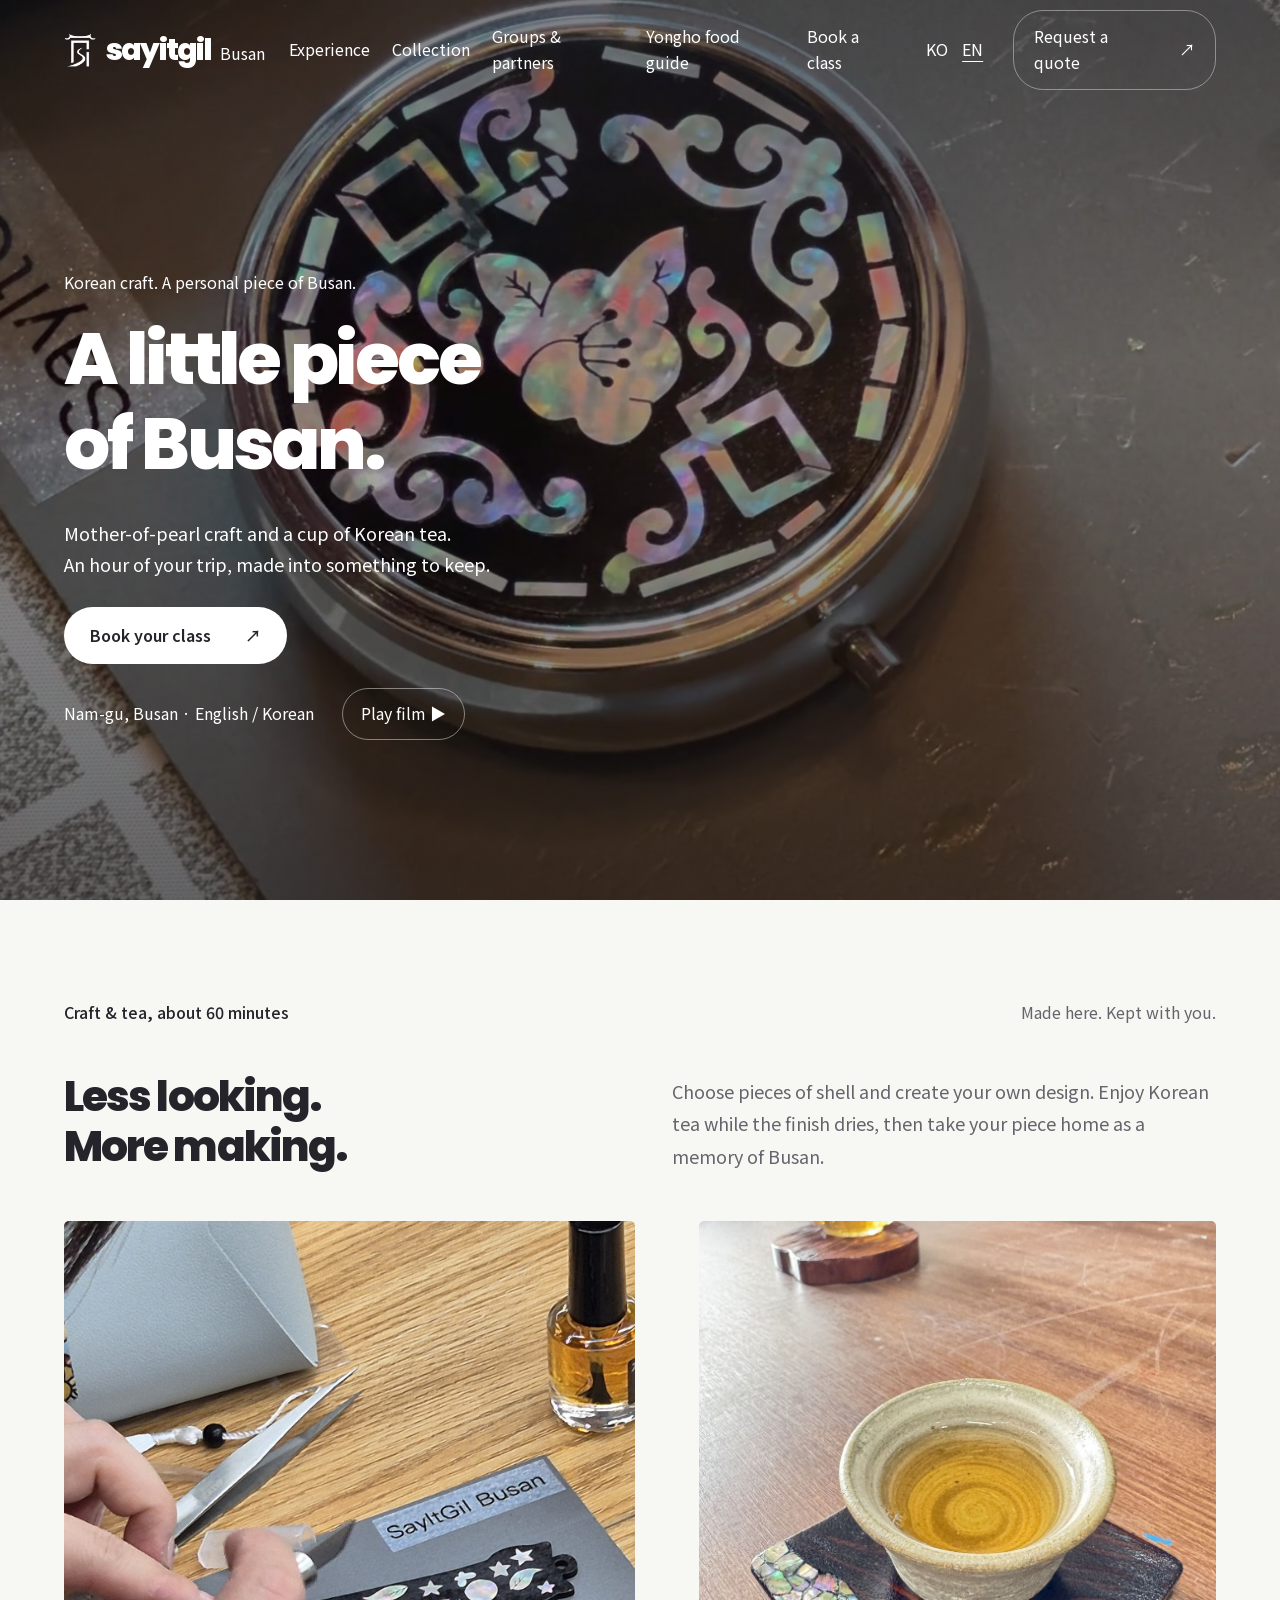
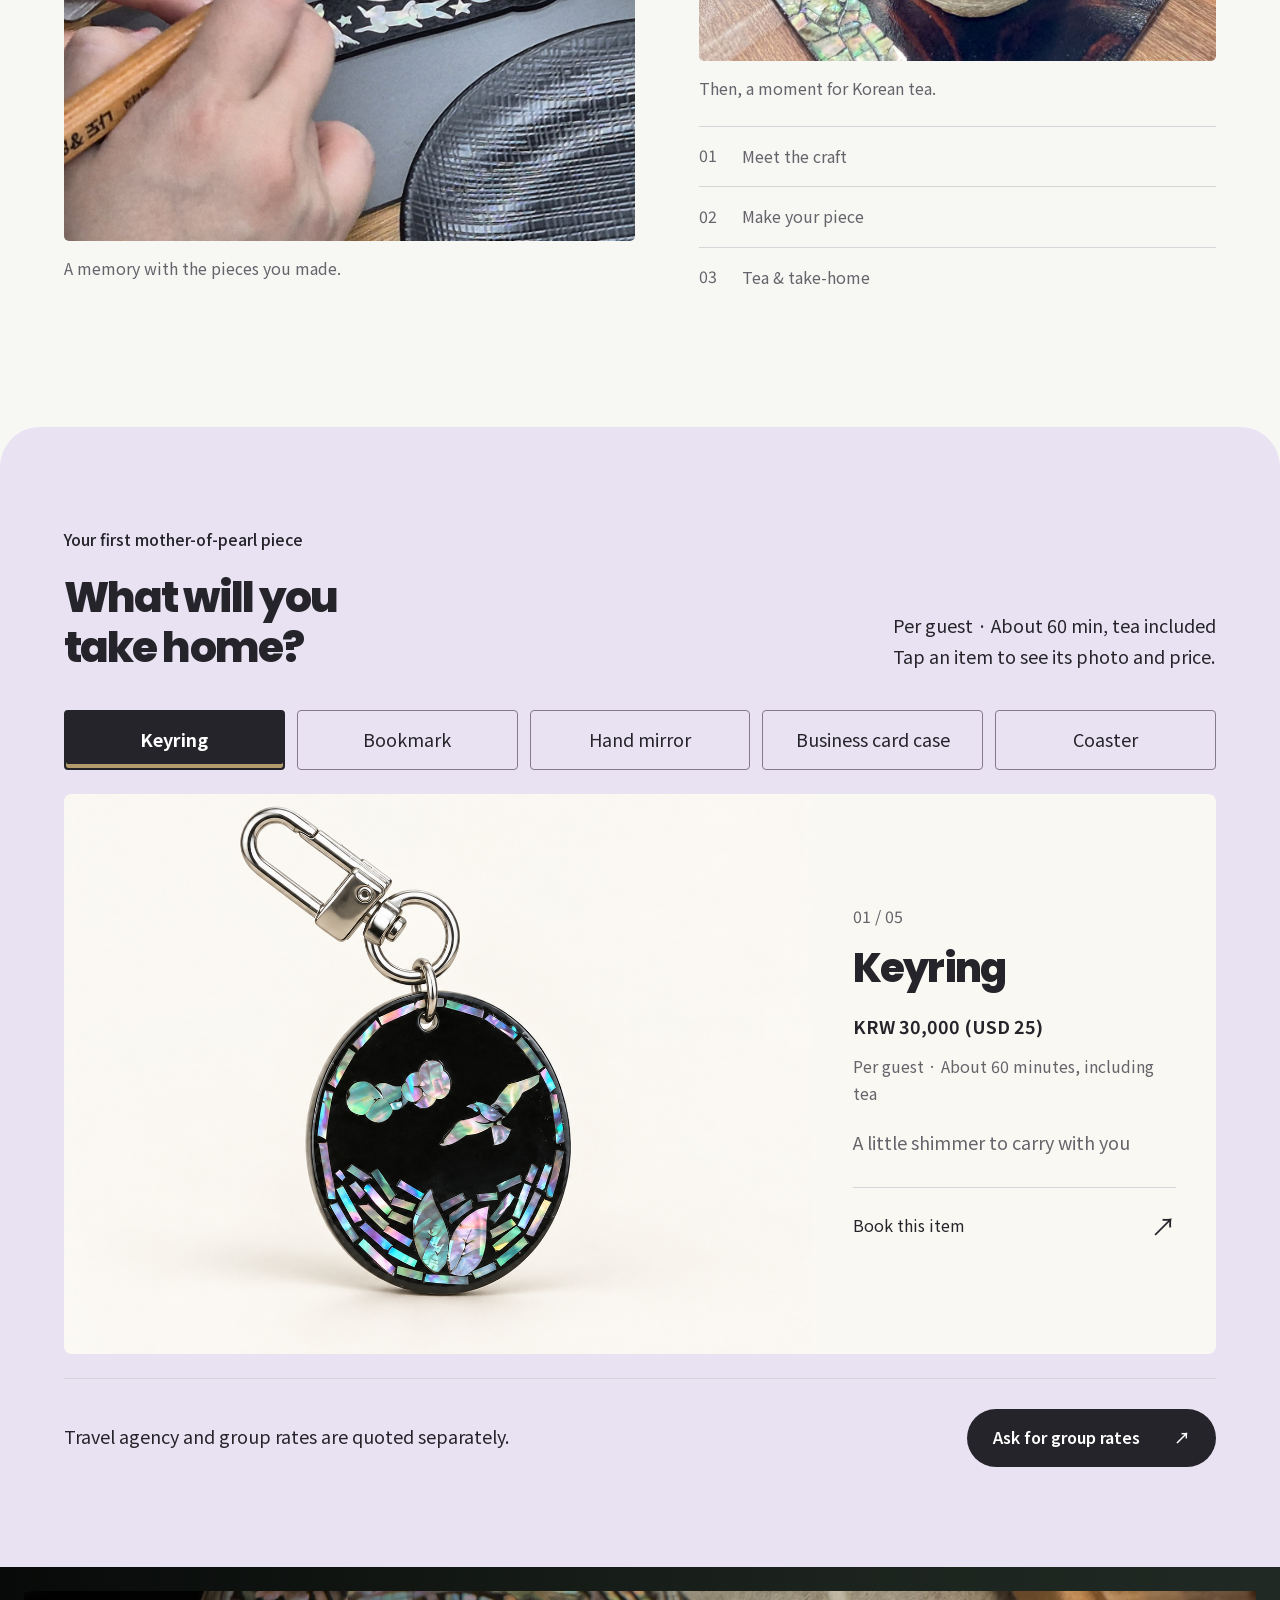
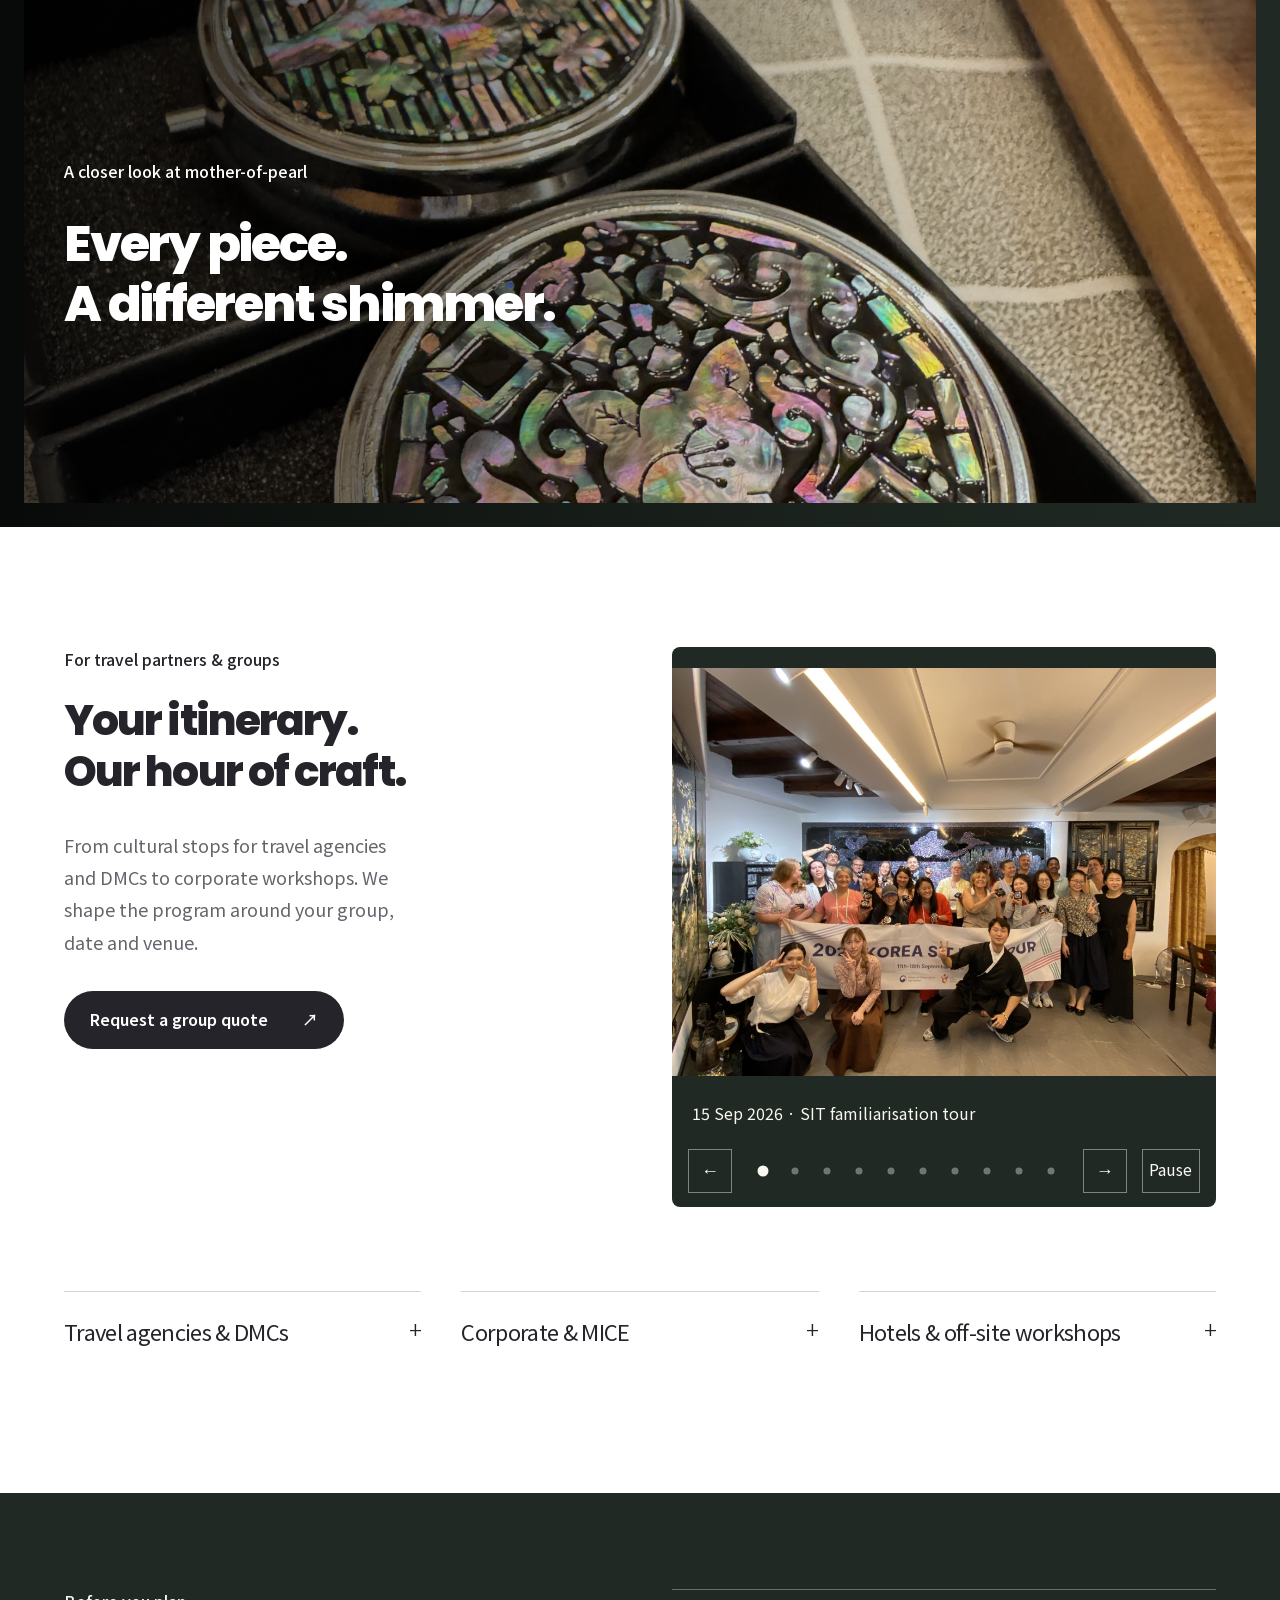
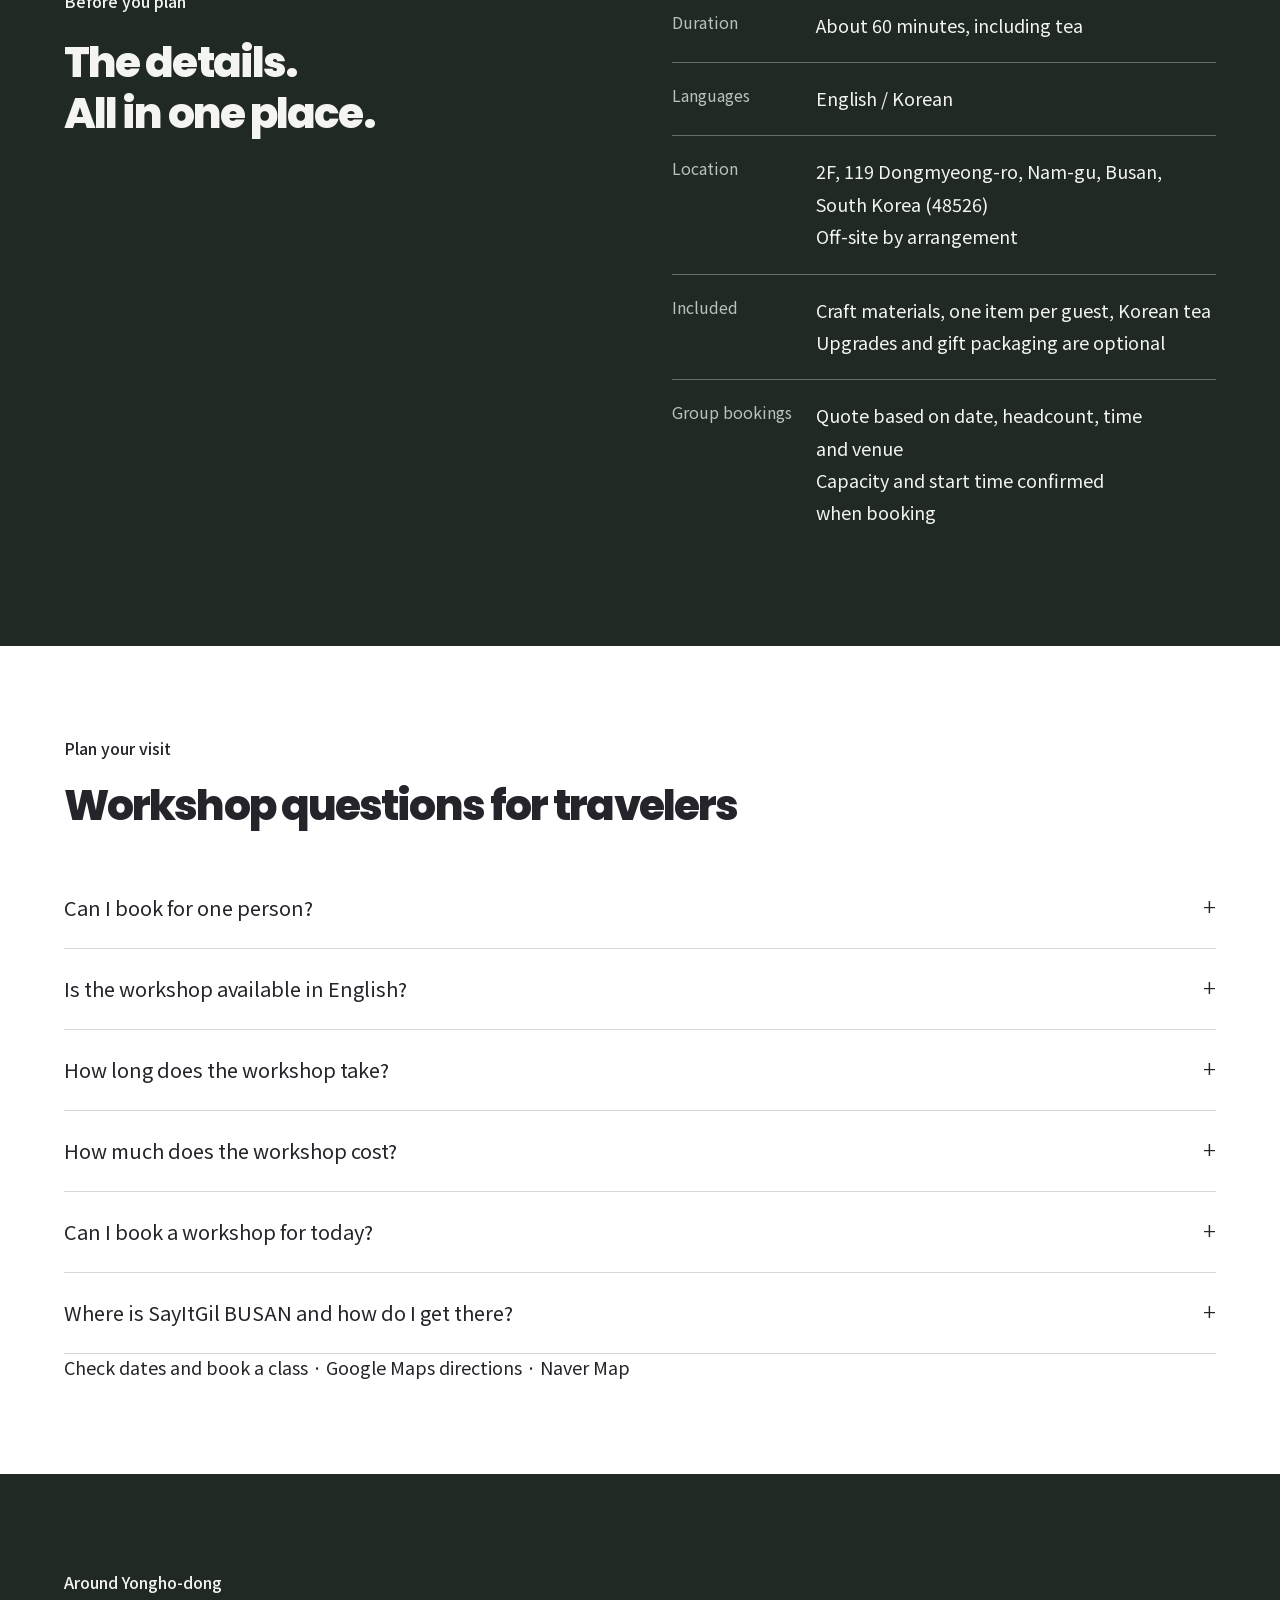
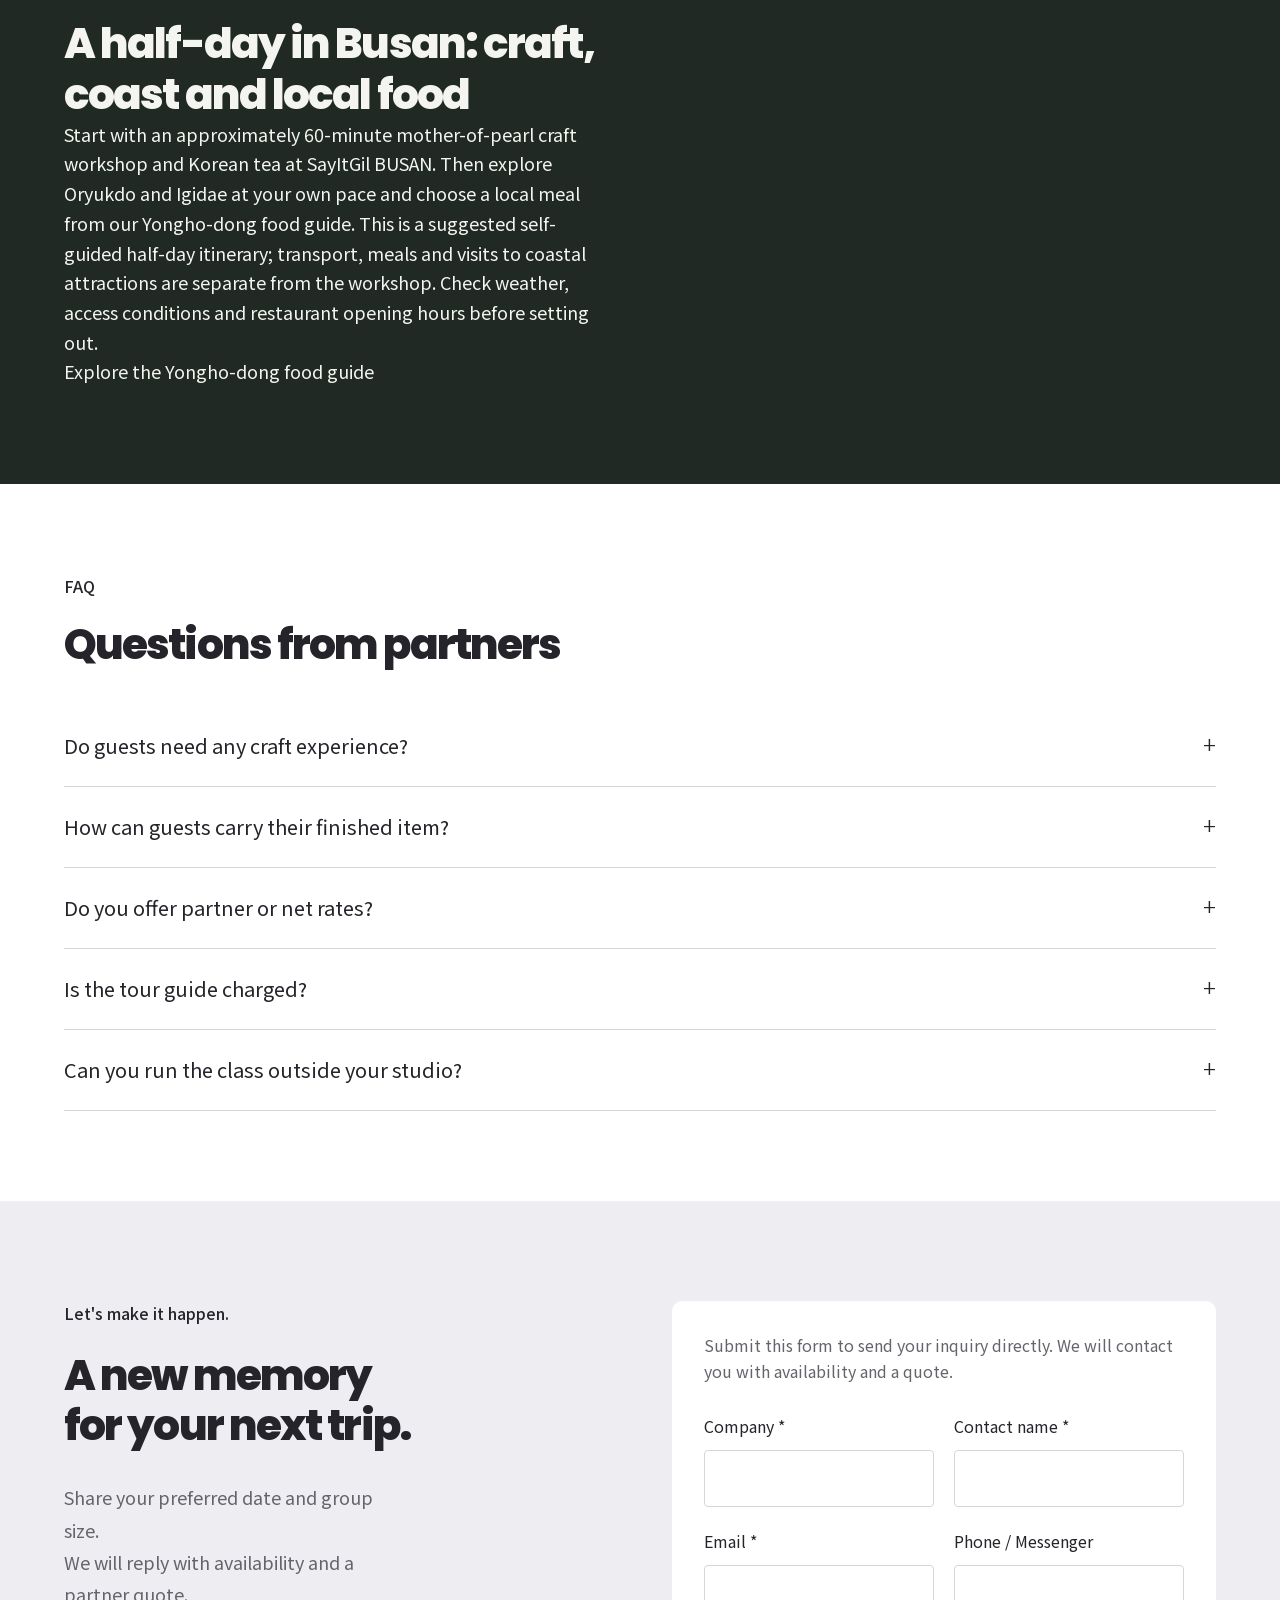
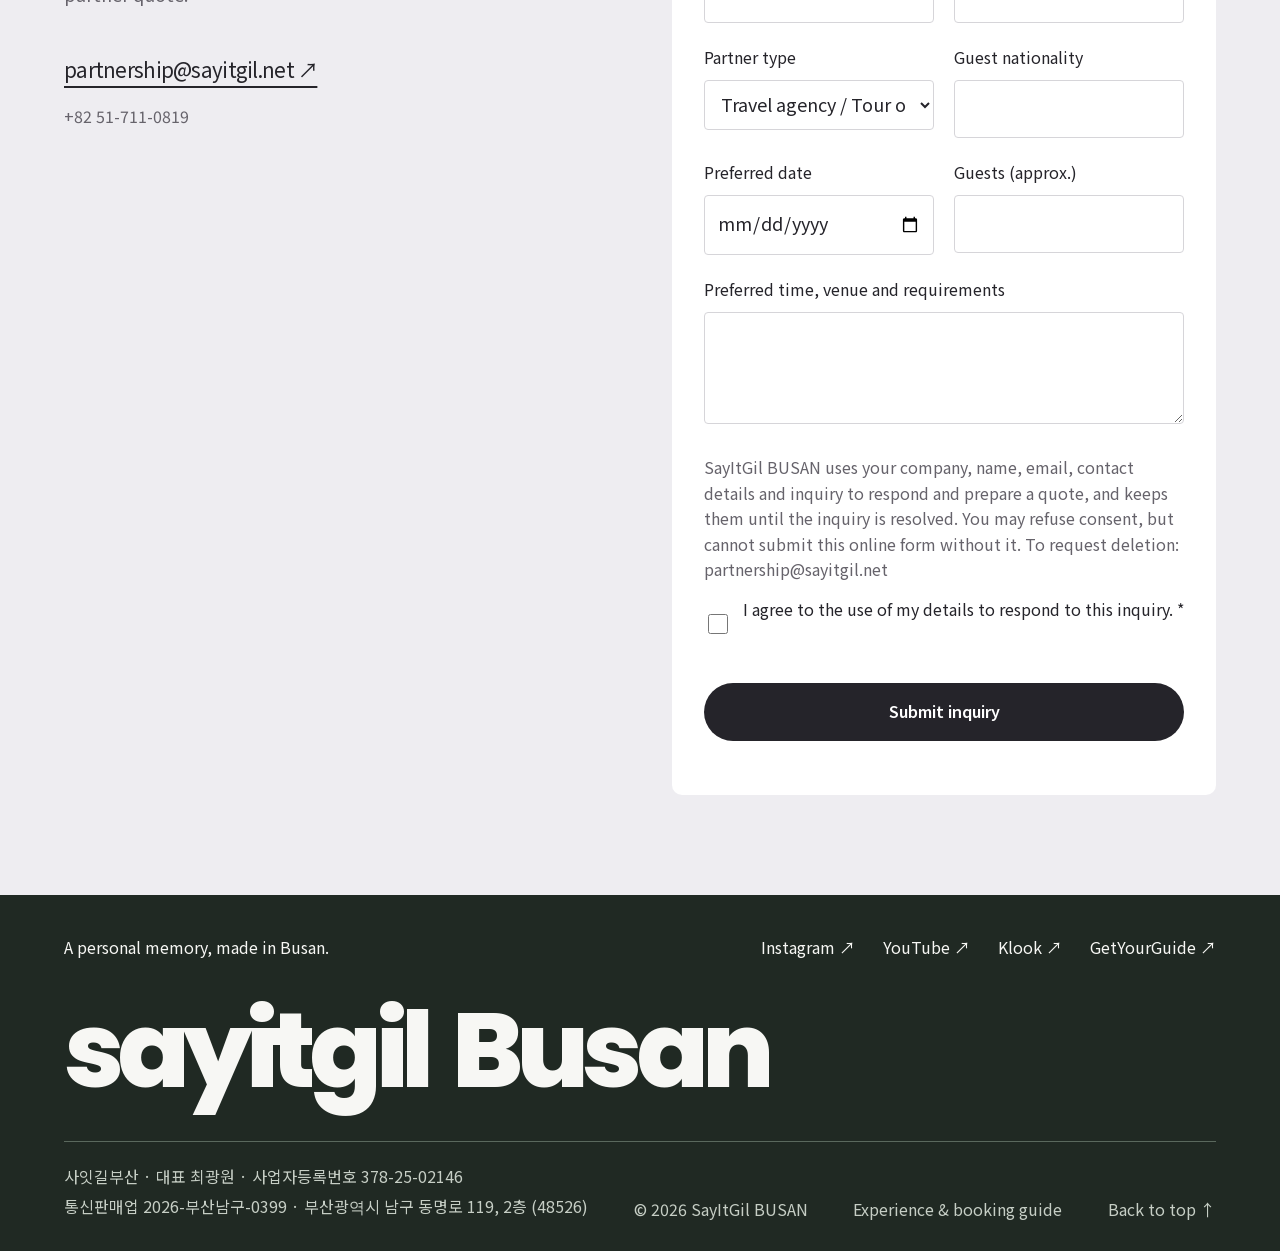
==== commit 6a29dcfe: "Fix English responsive image URL and balance footer place name" ====
--- a/en/index.html
+++ b/en/index.html
@@ -7,7 +7,7 @@
 <section class="hero" aria-label="Korean mother-of-pearl craft in Busan"><header class="site-header"><a class="brand" href="#top"><img src="/img/mark.png" width="38" height="38" alt="사잇길부산"><span>sayitgil<span class="brand-location">Busan</span></span></a><div class="mobile-lang-switch lang-switch" role="group" aria-label="Language / 언어"><a data-set-lang="ko" lang="ko" aria-label="한국어로 보기" href="/">한국어</a><a data-set-lang="en" lang="en" aria-label="View in English" href="/en/">English</a></div><button class="menu-toggle" aria-expanded="false" aria-controls="navigation"><span data-lang="ko">메뉴</span><span data-lang="en">Menu</span></button><nav id="navigation" class="nav-links" aria-label="Main navigation"><a href="#experience"><span data-lang="ko">체험</span><span data-lang="en">Experience</span></a><a href="#collection"><span data-lang="ko">만들 수 있는 것</span><span data-lang="en">Collection</span></a><a href="#partners"><span data-lang="ko">단체·파트너</span><span data-lang="en">Groups & partners</span></a><a class="nav-food-guide" href="https://partnership-sayitgil.github.io/yongho-food-guide/" target="_blank" rel="noopener noreferrer"><span data-lang="ko">용호동 맛집</span><span data-lang="en">Yongho food guide</span></a><a href="/booking.html?lang=en" class="direct-booking"><span data-lang="ko">체험 예약</span><span data-lang="en">Book a class</span></a><div class="lang-switch"><a data-set-lang="ko" href="/">KO</a><a data-set-lang="en" href="/en/">EN</a></div><a class="nav-inquiry" href="#inquiry"><span data-lang="ko">단체 견적 문의</span><span data-lang="en">Request a quote</span> <span aria-hidden="true">↗</span></a></nav></header><div class="hero-media"><img src="/img/hero-poster-new.jpg" width="1600" height="900" alt="자개 소품을 직접 만드는 손작업 장면" fetchpriority="high"><video id="hero-video" muted loop playsinline preload="none" poster="/img/hero-poster-new.jpg" aria-hidden="true"><source src="/img/hero-film-new.mp4" type="video/mp4"></video></div><div class="hero-shade"></div><div class="hero-content"><p class="hero-label"><span data-lang="ko">한국의 자개, 나만의 부산.</span><span data-lang="en">Korean craft. A personal piece of Busan.</span></p><h1><span data-lang="ko">부산을<br><span class="second-line">손끝에 담다.</span></span><span data-lang="en">A little piece<br><span class="second-line">of Busan.</span></span></h1><div class="hero-bottom"><div><p><span data-lang="ko">자개 소품 만들기와 한국 차 한 잔.<br>여행의 한 시간을, 가져갈 수 있는 기억으로.</span><span data-lang="en">Mother-of-pearl craft and a cup of Korean tea.<br>An hour of your trip, made into something to keep.</span></p><a class="btn btn-light" href="/booking.html?lang=en"><span data-lang="ko">체험 예약하기</span><span data-lang="en">Book your class</span> <span aria-hidden="true">↗</span></a></div><div class="hero-controls"><span><span data-lang="ko">부산 남구 · 영어 / 한국어</span><span data-lang="en">Nam-gu, Busan · English / Korean</span></span><button id="film-toggle" type="button" aria-label="Play video"><span data-lang="ko">영상 재생</span><span data-lang="en">Play film</span> <span aria-hidden="true">▶</span></button></div></div></div><a class="hero-scroll" href="#experience" aria-label="Explore">↓</a></section>
 <section id="experience" class="experience"><div class="section-top"><span class="kicker"><span data-lang="ko">공예와 다도, 약 60분</span><span data-lang="en">Craft & tea, about 60 minutes</span></span><span class="mini">Made here. Kept with you.</span></div><div class="statement"><h2><span data-lang="ko">구경하는 여행에서,<br>직접 만드는 여행으로.</span><span data-lang="en">Less looking.<br>More making.</span></h2><p><span data-lang="ko">조개에서 온 빛을 골라 나만의 소품을 꾸밉니다. 마감이 마르는 동안 한국 차를 즐기고, 완성한 작품은 여행의 기억으로 가져갑니다.</span><span data-lang="en">Choose pieces of shell and create your own design. Enjoy Korean tea while the finish dries, then take your piece home as a memory of Busan.</span></p></div><div class="experience-grid"><figure class="making-photo"><img src="/img/round6/experience.jpg" width="2000" height="1500" alt="Hands arranging mother-of-pearl pieces on a bookmark" loading="lazy"><figcaption><span data-lang="ko">직접 만든 작품과 남기는 기억.</span><span data-lang="en">A memory with the pieces you made.</span></figcaption></figure><div class="tea-story"><figure><img class="" src="/img/tea.jpg" width="1050" height="1400" alt="자개 받침 위에 놓인 한국 차" loading="lazy"><figcaption><span data-lang="ko">그리고, 차 한 잔의 여유.</span><span data-lang="en">Then, a moment for Korean tea.</span></figcaption></figure><div class="process"><div><span>01</span><p><span data-lang="ko">나전 이야기</span><span data-lang="en">Meet the craft</span></p></div><div><span>02</span><p><span data-lang="ko">자개 소품 만들기</span><span data-lang="en">Make your piece</span></p></div><div><span>03</span><p><span data-lang="ko">다도와 작품 포장</span><span data-lang="en">Tea & take-home</span></p></div></div></div></div></section>
 <section id="collection" class="collection"><div class="collection-head"><div><p class="kicker"><span data-lang="ko">나의 첫 자개 소품</span><span data-lang="en">Your first mother-of-pearl piece</span></p><h2><span data-lang="ko">어떤 기억을<br>가져갈까요?</span><span data-lang="en">What will you<br>take home?</span></h2></div><p class="collection-intro"><span data-lang="ko">개인 1인 기준 · 약 60분, 다도 포함<br>품목을 눌러 사진과 가격을 살펴보세요.</span><span data-lang="en">Per guest · About 60 min, tea included<br>Tap an item to see its photo and price.</span></p></div><div class="product-tabs" role="tablist" aria-label="Craft items"><button type="button" role="tab" id="tab-keyring" aria-controls="panel-keyring" aria-selected="true" tabindex="0" data-product="keyring"><span data-lang="ko">키링</span><span data-lang="en">Keyring</span></button><button type="button" role="tab" id="tab-bookmark" aria-controls="panel-bookmark" aria-selected="false" tabindex="-1" data-product="bookmark"><span data-lang="ko">책갈피</span><span data-lang="en">Bookmark</span></button><button type="button" role="tab" id="tab-mirror" aria-controls="panel-mirror" aria-selected="false" tabindex="-1" data-product="mirror"><span data-lang="ko">손거울</span><span data-lang="en">Hand mirror</span></button><button type="button" role="tab" id="tab-case" aria-controls="panel-case" aria-selected="false" tabindex="-1" data-product="case"><span data-lang="ko">명함케이스</span><span data-lang="en">Business card case</span></button><button type="button" role="tab" id="tab-coaster" aria-controls="panel-coaster" aria-selected="false" tabindex="-1" data-product="coaster"><span data-lang="ko">코스터</span><span data-lang="en">Coaster</span></button></div><div class="product-stage"><div class="product-panel" role="tabpanel" id="panel-keyring" aria-labelledby="tab-keyring"><figure><img src="/img/products-retouched/keyring.png" width="1448" height="1086" alt="Keyring — actual mother-of-pearl piece" loading="lazy"></figure><div class="product-copy"><span class="product-index">01 / 05</span><h3><span data-lang="ko">키링</span><span data-lang="en">Keyring</span></h3><p class="product-price"><span data-lang="ko">30,000원 (USD 25)</span><span data-lang="en">KRW 30,000 (USD 25)</span></p><p class="product-duration"><span data-lang="ko">개인 1인 기준 · 약 60분, 다도 포함</span><span data-lang="en">Per guest · About 60 minutes, including tea</span></p><p><span data-lang="ko">가방과 열쇠에 더하는 자개의 빛</span><span data-lang="en">A little shimmer to carry with you</span></p><a href="/booking.html?lang=en" class="round-link"><span data-lang="ko">이 소품 예약하기</span><span data-lang="en">Book this item</span> <span aria-hidden="true">↗</span></a></div></div><div class="product-panel" role="tabpanel" id="panel-bookmark" aria-labelledby="tab-bookmark" hidden><figure><img src="/img/products-retouched/bookmark.png" width="1448" height="1086" alt="Bookmark — actual mother-of-pearl piece" loading="lazy"></figure><div class="product-copy"><span class="product-index">02 / 05</span><h3><span data-lang="ko">책갈피</span><span data-lang="en">Bookmark</span></h3><p class="product-price"><span data-lang="ko">30,000원 (USD 25)</span><span data-lang="en">KRW 30,000 (USD 25)</span></p><p class="product-duration"><span data-lang="ko">개인 1인 기준 · 약 60분, 다도 포함</span><span data-lang="en">Per guest · About 60 minutes, including tea</span></p><p><span data-lang="ko">책 사이에 간직하는 부산의 기억</span><span data-lang="en">A memory of Busan between the pages</span></p><a href="/booking.html?lang=en" class="round-link"><span data-lang="ko">이 소품 예약하기</span><span data-lang="en">Book this item</span> <span aria-hidden="true">↗</span></a></div></div><div class="product-panel" role="tabpanel" id="panel-mirror" aria-labelledby="tab-mirror" hidden><figure><img src="/img/products-retouched/mirror.png" width="1448" height="1086" alt="Hand mirror — actual mother-of-pearl piece" loading="lazy"></figure><div class="product-copy"><span class="product-index">03 / 05</span><h3><span data-lang="ko">손거울</span><span data-lang="en">Hand mirror</span></h3><p class="product-price"><span data-lang="ko">35,000원 (USD 29)</span><span data-lang="en">KRW 35,000 (USD 29)</span></p><p class="product-duration"><span data-lang="ko">개인 1인 기준 · 약 60분, 다도 포함</span><span data-lang="en">Per guest · About 60 minutes, including tea</span></p><p><span data-lang="ko">매일 꺼내 보는 나만의 문양</span><span data-lang="en">Your own design, part of every day</span></p><a href="/booking.html?lang=en" class="round-link"><span data-lang="ko">이 소품 예약하기</span><span data-lang="en">Book this item</span> <span aria-hidden="true">↗</span></a></div></div><div class="product-panel" role="tabpanel" id="panel-case" aria-labelledby="tab-case" hidden><figure><img src="/img/products-retouched/case.png" width="1448" height="1086" alt="Business card case — actual mother-of-pearl piece" loading="lazy"></figure><div class="product-copy"><span class="product-index">04 / 05</span><h3><span data-lang="ko">명함케이스</span><span data-lang="en">Business card case</span></h3><p class="product-price"><span data-lang="ko">35,000원 (USD 29)</span><span data-lang="en">KRW 35,000 (USD 29)</span></p><p class="product-duration"><span data-lang="ko">개인 1인 기준 · 약 60분, 다도 포함</span><span data-lang="en">Per guest · About 60 minutes, including tea</span></p><p><span data-lang="ko">손안에서 빛나는 부산의 기억</span><span data-lang="en">A memory of Busan in your hand</span></p><a href="/booking.html?lang=en" class="round-link"><span data-lang="ko">이 소품 예약하기</span><span data-lang="en">Book this item</span> <span aria-hidden="true">↗</span></a></div></div><div class="product-panel" role="tabpanel" id="panel-coaster" aria-labelledby="tab-coaster" hidden><figure><img src="/img/products-retouched/coaster.png" width="1448" height="1086" alt="Coaster — actual mother-of-pearl piece" loading="lazy"></figure><div class="product-copy"><span class="product-index">05 / 05</span><h3><span data-lang="ko">코스터</span><span data-lang="en">Coaster</span></h3><p class="product-price"><span data-lang="ko">50,000원 (USD 41)</span><span data-lang="en">KRW 50,000 (USD 41)</span></p><p class="product-duration"><span data-lang="ko">개인 1인 기준 · 약 60분, 다도 포함</span><span data-lang="en">Per guest · About 60 minutes, including tea</span></p><p><span data-lang="ko">차 한 잔과 함께 빛나는 자개</span><span data-lang="en">Mother-of-pearl for a moment of tea</span></p><a href="/booking.html?lang=en" class="round-link"><span data-lang="ko">이 소품 예약하기</span><span data-lang="en">Book this item</span> <span aria-hidden="true">↗</span></a></div></div></div><div class="group-pricing"><p><span data-lang="ko">여행사·단체 가격은 별도 문의</span><span data-lang="en">Travel agency and group rates are quoted separately.</span></p><a href="#inquiry" class="btn btn-dark"><span data-lang="ko">여행사·단체 가격 문의</span><span data-lang="en">Ask for group rates</span> ↗</a></div></section>
-<section class="material-study" aria-label="Mother-of-pearl detail"><img src="/img/round3/texture-1600.jpg" srcset="img/round3/texture-1600.jpg 1600w, img/round3/texture-3024.jpg 3024w" sizes="100vw" width="3024" height="1701" loading="lazy" alt="자개 조각의 반사광과 문양을 가까이 본 실제 작품 디테일"><div><p class="kicker"><span data-lang="ko">자개 작품의 디테일</span><span data-lang="en">A closer look at mother-of-pearl</span></p><h2><span data-lang="ko">가까이 볼수록,<br>다른 빛.</span><span data-lang="en">Every piece.<br>A different shimmer.</span></h2></div></section><section class="partners" id="partners"><div class="partner-intro"><p class="kicker"><span data-lang="ko">함께 만드는 부산 일정</span><span data-lang="en">For travel partners & groups</span></p><h2><span data-lang="ko">당신의 일정에,<br>우리의 한 시간.</span><span data-lang="en">Your itinerary.<br>Our hour of craft.</span></h2><p><span data-lang="ko">여행사·DMC의 문화 체험부터 기업 워크숍까지. 인원과 날짜, 장소에 맞춰 운영안을 제안합니다.</span><span data-lang="en">From cultural stops for travel agencies and DMCs to corporate workshops. We shape the program around your group, date and venue.</span></p><a class="btn btn-dark" href="#inquiry"><span data-lang="ko">단체 견적 문의</span><span data-lang="en">Request a group quote</span> ↗</a></div><div aria-label="Real group experiences" aria-roledescription="carousel" class="guest-photo experience-carousel partner-carousel" role="region" tabindex="0"><figure class="slide" data-slide="0"><img alt="15 Sep 2026 · SIT familiarisation tour" height="1500" loading="lazy" src="/img/round6/sit-group.jpg" width="2000"/><figcaption><span data-lang="ko">2026.09.15 · SIT 팸투어</span><span data-lang="en">15 Sep 2026 · SIT familiarisation tour</span></figcaption></figure><figure class="slide" data-slide="1" hidden=""><img alt="A shared memory of Busan" height="540" loading="lazy" src="/img/round4/group-1.jpg" width="960"/><figcaption><span data-lang="ko">함께 완성한 부산의 기억</span><span data-lang="en">A shared memory of Busan</span></figcaption></figure><figure class="slide" data-slide="2" hidden=""><img alt="With the pieces they made" height="1350" loading="lazy" src="/img/round4/group-2.jpg" width="1800"/><figcaption><span data-lang="ko">완성한 작품과 함께</span><span data-lang="en">With the pieces they made</span></figcaption></figure><figure class="slide" data-slide="3" hidden=""><img alt="A family memory, made together" height="1800" loading="lazy" src="/img/round4/group-3.jpg" width="1350"/><figcaption><span data-lang="ko">가족이 함께 만든 여행의 기억</span><span data-lang="en">A family memory, made together</span></figcaption></figure><figure class="slide" data-slide="4" hidden=""><img alt="On-site class for the Ministry of Food and Drug Safety" height="1500" loading="lazy" src="/img/round6/mfds.jpg" width="2000"/><figcaption><span data-lang="ko">식품의약품안전처 출장 강의</span><span data-lang="en">On-site class for the Ministry of Food and Drug Safety</span></figcaption></figure><figure class="slide" data-slide="5" hidden=""><img alt="With Gangbo master Kim Yul-hyeon" height="1350" loading="lazy" src="/img/round4/group-5.jpg" width="1800"/><figcaption><span data-lang="ko">강보 김율현 선생님과 함께</span><span data-lang="en">With Gangbo master Kim Yul-hyeon</span></figcaption></figure><figure class="slide" data-slide="6" hidden=""><img alt="Community craft session at Gwangalli" height="1800" loading="lazy" src="/img/round6/gwangalli-making.jpg" width="1440"/><figcaption><span data-lang="ko">광안리 시민 참여 나전 체험</span><span data-lang="en">Community craft session at Gwangalli</span></figcaption></figure><figure class="slide" data-slide="7" hidden=""><img alt="SIT familiarisation tour · Finished mother-of-pearl pieces" height="2000" loading="lazy" src="/img/round6/sit-display.jpg" width="1500"/><figcaption><span data-lang="ko">SIT 팸투어 · 완성한 자개 작품</span><span data-lang="en">SIT familiarisation tour · Finished mother-of-pearl pieces</span></figcaption></figure><figure class="slide" data-slide="8" hidden=""><img alt="SIT familiarisation tour · Creating with mother-of-pearl" height="2000" loading="lazy" src="/img/round6/sit-making.jpg" width="1500"/><figcaption><span data-lang="ko">SIT 팸투어 · 손끝으로 만드는 자개</span><span data-lang="en">SIT familiarisation tour · Creating with mother-of-pearl</span></figcaption></figure><figure class="slide" data-slide="9" hidden=""><img alt="SIT familiarisation tour · Shaping a personal design" height="2000" loading="lazy" src="/img/round6/sit-detail.jpg" width="1500"/><figcaption><span data-lang="ko">SIT 팸투어 · 나만의 무늬를 담다</span><span data-lang="en">SIT familiarisation tour · Shaping a personal design</span></figcaption></figure><div class="carousel-controls"><button aria-label="Previous photo" class="carousel-prev" type="button">←</button><div class="carousel-dots"><button aria-current="true" aria-label="Photo 1 of 10" data-slide-to="0" type="button"></button><button aria-current="false" aria-label="Photo 2 of 10" data-slide-to="1" type="button"></button><button aria-current="false" aria-label="Photo 3 of 10" data-slide-to="2" type="button"></button><button aria-current="false" aria-label="Photo 4 of 10" data-slide-to="3" type="button"></button><button aria-current="false" aria-label="Photo 5 of 10" data-slide-to="4" type="button"></button><button aria-current="false" aria-label="Photo 6 of 10" data-slide-to="5" type="button"></button><button aria-current="false" aria-label="Photo 7 of 10" data-slide-to="6" type="button"></button><button aria-current="false" aria-label="Photo 8 of 10" data-slide-to="7" type="button"></button><button aria-current="false" aria-label="Photo 9 of 10" data-slide-to="8" type="button"></button><button aria-current="false" aria-label="Photo 10 of 10" data-slide-to="9" type="button"></button></div><button aria-label="Next photo" class="carousel-next" type="button">→</button><button aria-pressed="false" class="carousel-pause" type="button"><span data-lang="ko">멈춤</span><span data-lang="en">Pause</span></button></div></div><div class="partner-formats"><details><summary><span data-lang="ko">여행사 · DMC</span><span data-lang="en">Travel agencies & DMCs</span></summary><p><span data-lang="ko">패키지·개별 투어의 문화 체험 일정. 단체별 시작 시간과 파트너 요금은 견적 시 안내합니다. 동행 가이드의 동행료는 무료이며 작품 제작 조건은 별도 확인합니다.</span><span data-lang="en">A cultural stop for package and private tours. Start times and partner rates are confirmed in the quote. Accompanying guides pay no attendance fee; craft participation is confirmed separately.</span></p></details><details><summary><span data-lang="ko">기업 · MICE</span><span data-lang="en">Corporate & MICE</span></summary><p><span data-lang="ko">인센티브 투어와 워크숍을 위한 팀 모자이크 프로그램. 작품 크기·테마·시간과 진행 장소를 사전에 협의합니다.</span><span data-lang="en">Team mosaic programs for incentive tours and workshops. Artwork size, theme, duration and venue are agreed in advance.</span></p></details><details><summary><span data-lang="ko">호텔 · 출장 워크숍</span><span data-lang="en">Hotels & off-site workshops</span></summary><p><span data-lang="ko">외부 장소의 단체 체험은 인원·날짜·장소 조건에 따라 협의합니다. 공간 준비사항과 진행 인력은 견적 시 확정합니다.</span><span data-lang="en">Off-site group sessions are available by arrangement. Venue setup and staffing are confirmed with the quote.</span></p></details></div></section>
+<section class="material-study" aria-label="Mother-of-pearl detail"><img src="/img/round3/texture-1600.jpg" srcset="/img/round3/texture-1600.jpg 1600w, /img/round3/texture-3024.jpg 3024w" sizes="100vw" width="3024" height="1701" loading="lazy" alt="자개 조각의 반사광과 문양을 가까이 본 실제 작품 디테일"><div><p class="kicker"><span data-lang="ko">자개 작품의 디테일</span><span data-lang="en">A closer look at mother-of-pearl</span></p><h2><span data-lang="ko">가까이 볼수록,<br>다른 빛.</span><span data-lang="en">Every piece.<br>A different shimmer.</span></h2></div></section><section class="partners" id="partners"><div class="partner-intro"><p class="kicker"><span data-lang="ko">함께 만드는 부산 일정</span><span data-lang="en">For travel partners & groups</span></p><h2><span data-lang="ko">당신의 일정에,<br>우리의 한 시간.</span><span data-lang="en">Your itinerary.<br>Our hour of craft.</span></h2><p><span data-lang="ko">여행사·DMC의 문화 체험부터 기업 워크숍까지. 인원과 날짜, 장소에 맞춰 운영안을 제안합니다.</span><span data-lang="en">From cultural stops for travel agencies and DMCs to corporate workshops. We shape the program around your group, date and venue.</span></p><a class="btn btn-dark" href="#inquiry"><span data-lang="ko">단체 견적 문의</span><span data-lang="en">Request a group quote</span> ↗</a></div><div aria-label="Real group experiences" aria-roledescription="carousel" class="guest-photo experience-carousel partner-carousel" role="region" tabindex="0"><figure class="slide" data-slide="0"><img alt="15 Sep 2026 · SIT familiarisation tour" height="1500" loading="lazy" src="/img/round6/sit-group.jpg" width="2000"/><figcaption><span data-lang="ko">2026.09.15 · SIT 팸투어</span><span data-lang="en">15 Sep 2026 · SIT familiarisation tour</span></figcaption></figure><figure class="slide" data-slide="1" hidden=""><img alt="A shared memory of Busan" height="540" loading="lazy" src="/img/round4/group-1.jpg" width="960"/><figcaption><span data-lang="ko">함께 완성한 부산의 기억</span><span data-lang="en">A shared memory of Busan</span></figcaption></figure><figure class="slide" data-slide="2" hidden=""><img alt="With the pieces they made" height="1350" loading="lazy" src="/img/round4/group-2.jpg" width="1800"/><figcaption><span data-lang="ko">완성한 작품과 함께</span><span data-lang="en">With the pieces they made</span></figcaption></figure><figure class="slide" data-slide="3" hidden=""><img alt="A family memory, made together" height="1800" loading="lazy" src="/img/round4/group-3.jpg" width="1350"/><figcaption><span data-lang="ko">가족이 함께 만든 여행의 기억</span><span data-lang="en">A family memory, made together</span></figcaption></figure><figure class="slide" data-slide="4" hidden=""><img alt="On-site class for the Ministry of Food and Drug Safety" height="1500" loading="lazy" src="/img/round6/mfds.jpg" width="2000"/><figcaption><span data-lang="ko">식품의약품안전처 출장 강의</span><span data-lang="en">On-site class for the Ministry of Food and Drug Safety</span></figcaption></figure><figure class="slide" data-slide="5" hidden=""><img alt="With Gangbo master Kim Yul-hyeon" height="1350" loading="lazy" src="/img/round4/group-5.jpg" width="1800"/><figcaption><span data-lang="ko">강보 김율현 선생님과 함께</span><span data-lang="en">With Gangbo master Kim Yul-hyeon</span></figcaption></figure><figure class="slide" data-slide="6" hidden=""><img alt="Community craft session at Gwangalli" height="1800" loading="lazy" src="/img/round6/gwangalli-making.jpg" width="1440"/><figcaption><span data-lang="ko">광안리 시민 참여 나전 체험</span><span data-lang="en">Community craft session at Gwangalli</span></figcaption></figure><figure class="slide" data-slide="7" hidden=""><img alt="SIT familiarisation tour · Finished mother-of-pearl pieces" height="2000" loading="lazy" src="/img/round6/sit-display.jpg" width="1500"/><figcaption><span data-lang="ko">SIT 팸투어 · 완성한 자개 작품</span><span data-lang="en">SIT familiarisation tour · Finished mother-of-pearl pieces</span></figcaption></figure><figure class="slide" data-slide="8" hidden=""><img alt="SIT familiarisation tour · Creating with mother-of-pearl" height="2000" loading="lazy" src="/img/round6/sit-making.jpg" width="1500"/><figcaption><span data-lang="ko">SIT 팸투어 · 손끝으로 만드는 자개</span><span data-lang="en">SIT familiarisation tour · Creating with mother-of-pearl</span></figcaption></figure><figure class="slide" data-slide="9" hidden=""><img alt="SIT familiarisation tour · Shaping a personal design" height="2000" loading="lazy" src="/img/round6/sit-detail.jpg" width="1500"/><figcaption><span data-lang="ko">SIT 팸투어 · 나만의 무늬를 담다</span><span data-lang="en">SIT familiarisation tour · Shaping a personal design</span></figcaption></figure><div class="carousel-controls"><button aria-label="Previous photo" class="carousel-prev" type="button">←</button><div class="carousel-dots"><button aria-current="true" aria-label="Photo 1 of 10" data-slide-to="0" type="button"></button><button aria-current="false" aria-label="Photo 2 of 10" data-slide-to="1" type="button"></button><button aria-current="false" aria-label="Photo 3 of 10" data-slide-to="2" type="button"></button><button aria-current="false" aria-label="Photo 4 of 10" data-slide-to="3" type="button"></button><button aria-current="false" aria-label="Photo 5 of 10" data-slide-to="4" type="button"></button><button aria-current="false" aria-label="Photo 6 of 10" data-slide-to="5" type="button"></button><button aria-current="false" aria-label="Photo 7 of 10" data-slide-to="6" type="button"></button><button aria-current="false" aria-label="Photo 8 of 10" data-slide-to="7" type="button"></button><button aria-current="false" aria-label="Photo 9 of 10" data-slide-to="8" type="button"></button><button aria-current="false" aria-label="Photo 10 of 10" data-slide-to="9" type="button"></button></div><button aria-label="Next photo" class="carousel-next" type="button">→</button><button aria-pressed="false" class="carousel-pause" type="button"><span data-lang="ko">멈춤</span><span data-lang="en">Pause</span></button></div></div><div class="partner-formats"><details><summary><span data-lang="ko">여행사 · DMC</span><span data-lang="en">Travel agencies & DMCs</span></summary><p><span data-lang="ko">패키지·개별 투어의 문화 체험 일정. 단체별 시작 시간과 파트너 요금은 견적 시 안내합니다. 동행 가이드의 동행료는 무료이며 작품 제작 조건은 별도 확인합니다.</span><span data-lang="en">A cultural stop for package and private tours. Start times and partner rates are confirmed in the quote. Accompanying guides pay no attendance fee; craft participation is confirmed separately.</span></p></details><details><summary><span data-lang="ko">기업 · MICE</span><span data-lang="en">Corporate & MICE</span></summary><p><span data-lang="ko">인센티브 투어와 워크숍을 위한 팀 모자이크 프로그램. 작품 크기·테마·시간과 진행 장소를 사전에 협의합니다.</span><span data-lang="en">Team mosaic programs for incentive tours and workshops. Artwork size, theme, duration and venue are agreed in advance.</span></p></details><details><summary><span data-lang="ko">호텔 · 출장 워크숍</span><span data-lang="en">Hotels & off-site workshops</span></summary><p><span data-lang="ko">외부 장소의 단체 체험은 인원·날짜·장소 조건에 따라 협의합니다. 공간 준비사항과 진행 인력은 견적 시 확정합니다.</span><span data-lang="en">Off-site group sessions are available by arrangement. Venue setup and staffing are confirmed with the quote.</span></p></details></div></section>
 <section class="practical" id="details"><div><p class="kicker"><span data-lang="ko">일정에 넣기 전 확인</span><span data-lang="en">Before you plan</span></p><h2><span data-lang="ko">필요한 정보만,<br>한눈에.</span><span data-lang="en">The details.<br>All in one place.</span></h2></div><dl><div><dt><span data-lang="ko">소요 시간</span><span data-lang="en">Duration</span></dt><dd><span data-lang="ko">약 60분 · 다도 포함</span><span data-lang="en">About 60 minutes, including tea</span></dd></div><div><dt><span data-lang="ko">진행 언어</span><span data-lang="en">Languages</span></dt><dd><span data-lang="ko">영어 / 한국어</span><span data-lang="en">English / Korean</span></dd></div><div><dt><span data-lang="ko">장소</span><span data-lang="en">Location</span></dt><dd><span data-lang="ko">부산광역시 남구 동명로 119, 2층 (48526)<br>출장은 사전 협의</span><span data-lang="en">2F, 119 Dongmyeong-ro, Nam-gu, Busan, South Korea (48526)<br>Off-site by arrangement</span></dd></div><div><dt><span data-lang="ko">포함 사항</span><span data-lang="en">Included</span></dt><dd><span data-lang="ko">공예 재료 · 1인 1소품 · 한국 차<br>업그레이드·선물포장은 선택 옵션</span><span data-lang="en">Craft materials, one item per guest, Korean tea<br>Upgrades and gift packaging are optional</span></dd></div><div><dt><span data-lang="ko">단체 예약</span><span data-lang="en">Group bookings</span></dt><dd><span data-lang="ko">날짜·인원·시간·장소를 기준으로 견적<br>정원과 시작 시간은 예약 시 확정</span><span data-lang="en">Quote based on date, headcount, time and venue<br>Capacity and start time confirmed when booking</span></dd></div></dl></section>
 <section class="faq" id="visitor-faq"><div class="wrap"><p class="kicker">Plan your visit</p><div class="section-head"><h2>Workshop questions for travelers</h2></div><details><summary>Can I book for one person?</summary><p>If you are traveling solo, check the booking page for your preferred date and guest count, or contact partnership@sayitgil.net before booking. Availability for one guest must be confirmed for the selected session.</p></details><details><summary>Is the workshop available in English?</summary><p>Yes. The workshop is offered in English and Korean.</p></details><details><summary>How long does the workshop take?</summary><p>The workshop takes about 60 minutes, including mother-of-pearl craft and Korean tea. Materials and one finished item per guest are included.</p></details><details><summary>How much does the workshop cost?</summary><p>Prices per guest are KRW 30,000 for a keyring or bookmark, KRW 35,000 for a hand mirror or business card case, and KRW 50,000 for a coaster. These prices include the approximately 60-minute workshop and Korean tea. Confirm the final price when booking; group rates are quoted separately.</p></details><details><summary>Can I book a workshop for today?</summary><p>Same-day availability must be confirmed. Check the booking page or contact us at +82-51-711-0819 or partnership@sayitgil.net before coming to the studio.</p></details><details><summary>Where is SayItGil BUSAN and how do I get there?</summary><p>Visit us at 2F, 119 Dongmyeong-ro, Nam-gu, Busan, South Korea (48526). Search for SayItGil BUSAN on Google Maps or Naver Map and use the map directions from your starting point. The ground-floor sign says “해달” (Haedal); take the stairs to our workshop on the second floor.</p></details><p><a href="/booking.html?lang=en">Check dates and book a class</a> · <a href="https://www.google.com/maps?cid=4516739246951051170">Google Maps directions</a> · <a href="https://pcmap.place.naver.com/place/2031362333/home">Naver Map</a></p></div></section><section class="practical" id="half-day"><div class="wrap"><p class="kicker">Around Yongho-dong</p><div class="section-head"><h2>A half-day in Busan: craft, coast and local food</h2></div><p>Start with an approximately 60-minute mother-of-pearl craft workshop and Korean tea at SayItGil BUSAN. Then explore Oryukdo and Igidae at your own pace and choose a local meal from our Yongho-dong food guide. This is a suggested self-guided half-day itinerary; transport, meals and visits to coastal attractions are separate from the workshop. Check weather, access conditions and restaurant opening hours before setting out.</p><p><a href="https://partnership-sayitgil.github.io/yongho-food-guide/">Explore the Yongho-dong food guide</a></p></div></section><section class="faq" id="faq">
   <div class="wrap">
--- a/styles.css
+++ b/styles.css
@@ -216,3 +216,7 @@
 
 /* Direct inquiry submission */
 .inquiry-consent .form-note{margin:0 0 14px}.consent-label{display:flex!important;align-items:flex-start;gap:12px;cursor:pointer;font-size:14px;line-height:1.65}.consent-label input[type="checkbox"]{width:20px;min-width:20px;height:20px;margin-top:3px;accent-color:#202923}.inquiry button:disabled{opacity:.65;cursor:wait}.form-status{grid-column:1/-1;overflow-wrap:anywhere;scroll-margin-top:100px}
+
+/* Keep the complete place name legible as one wordmark on every viewport. */
+.footer-wordmark{display:flex;align-items:baseline;gap:.24em;font-size:clamp(28px,8.3vw,120px);line-height:1.25;letter-spacing:-.065em;white-space:nowrap;margin:24px 0}
+.footer-wordmark>span{font:inherit;letter-spacing:inherit;margin-left:0}
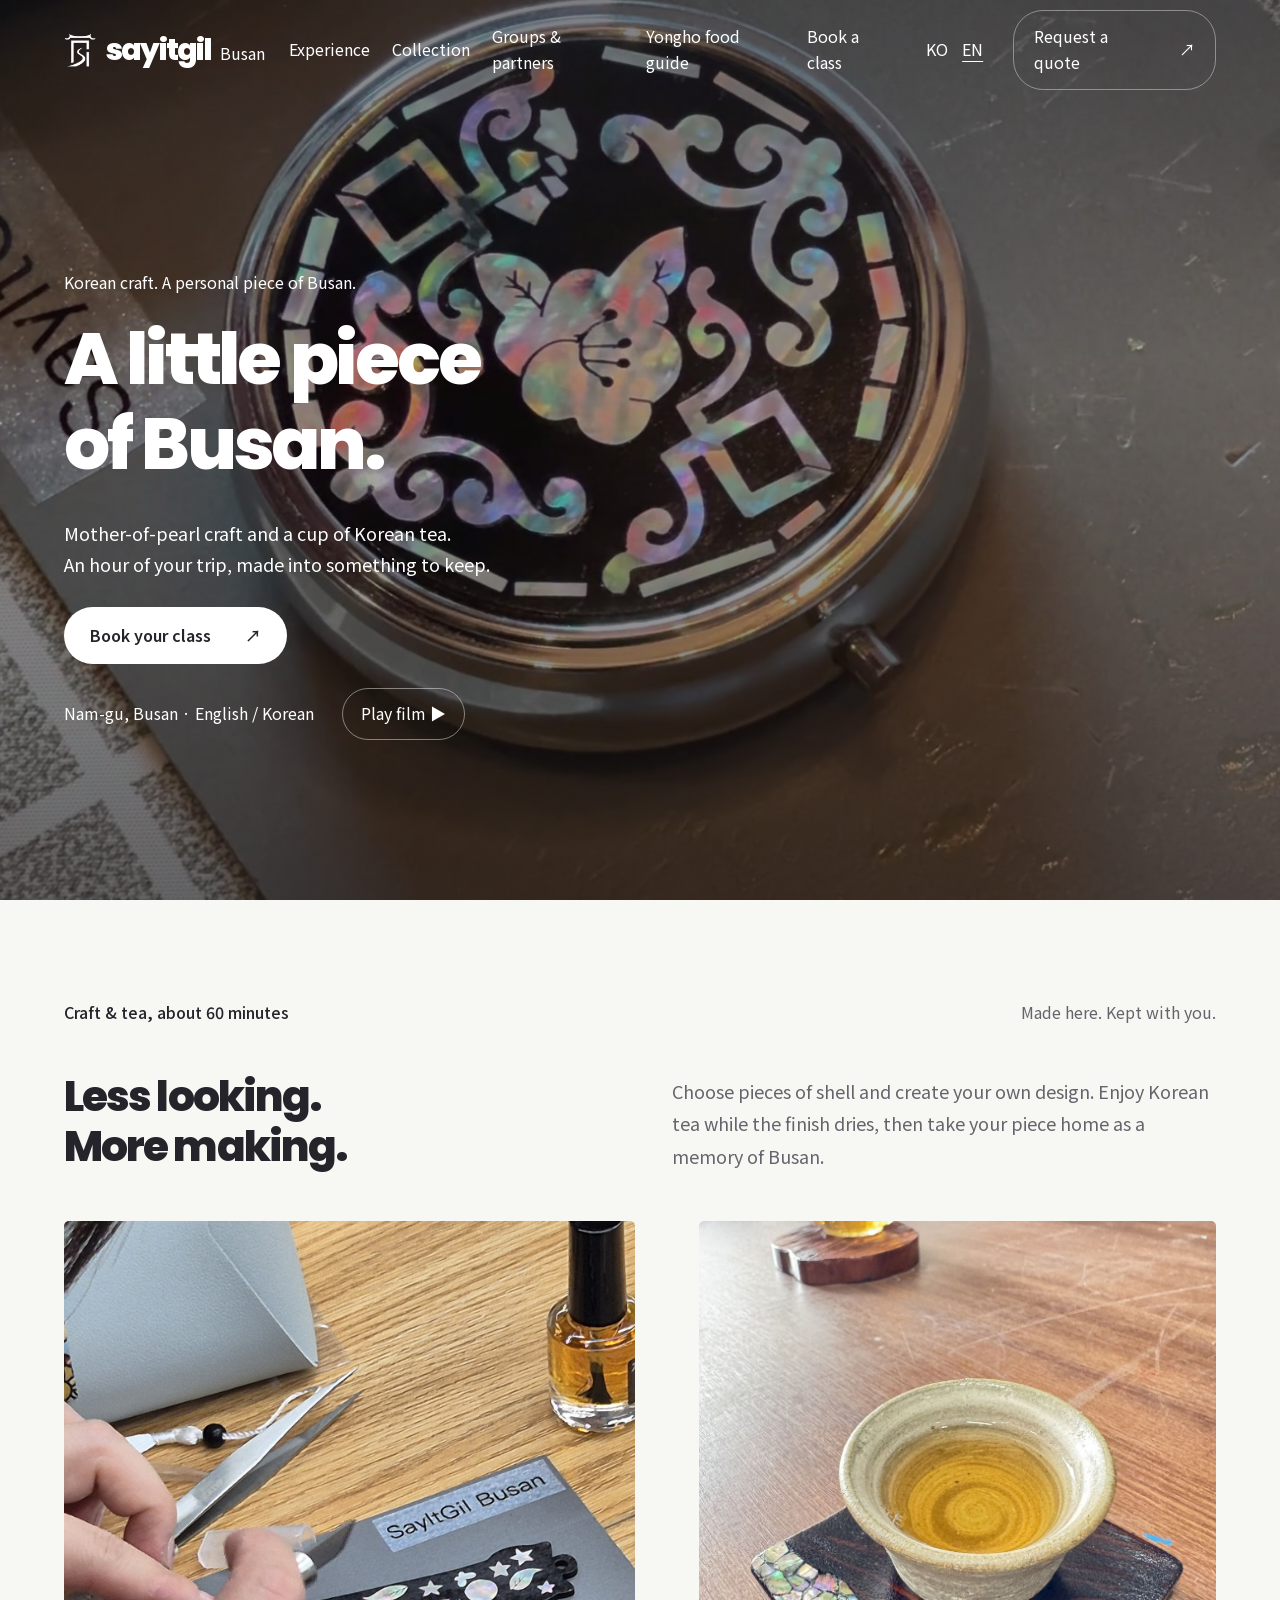
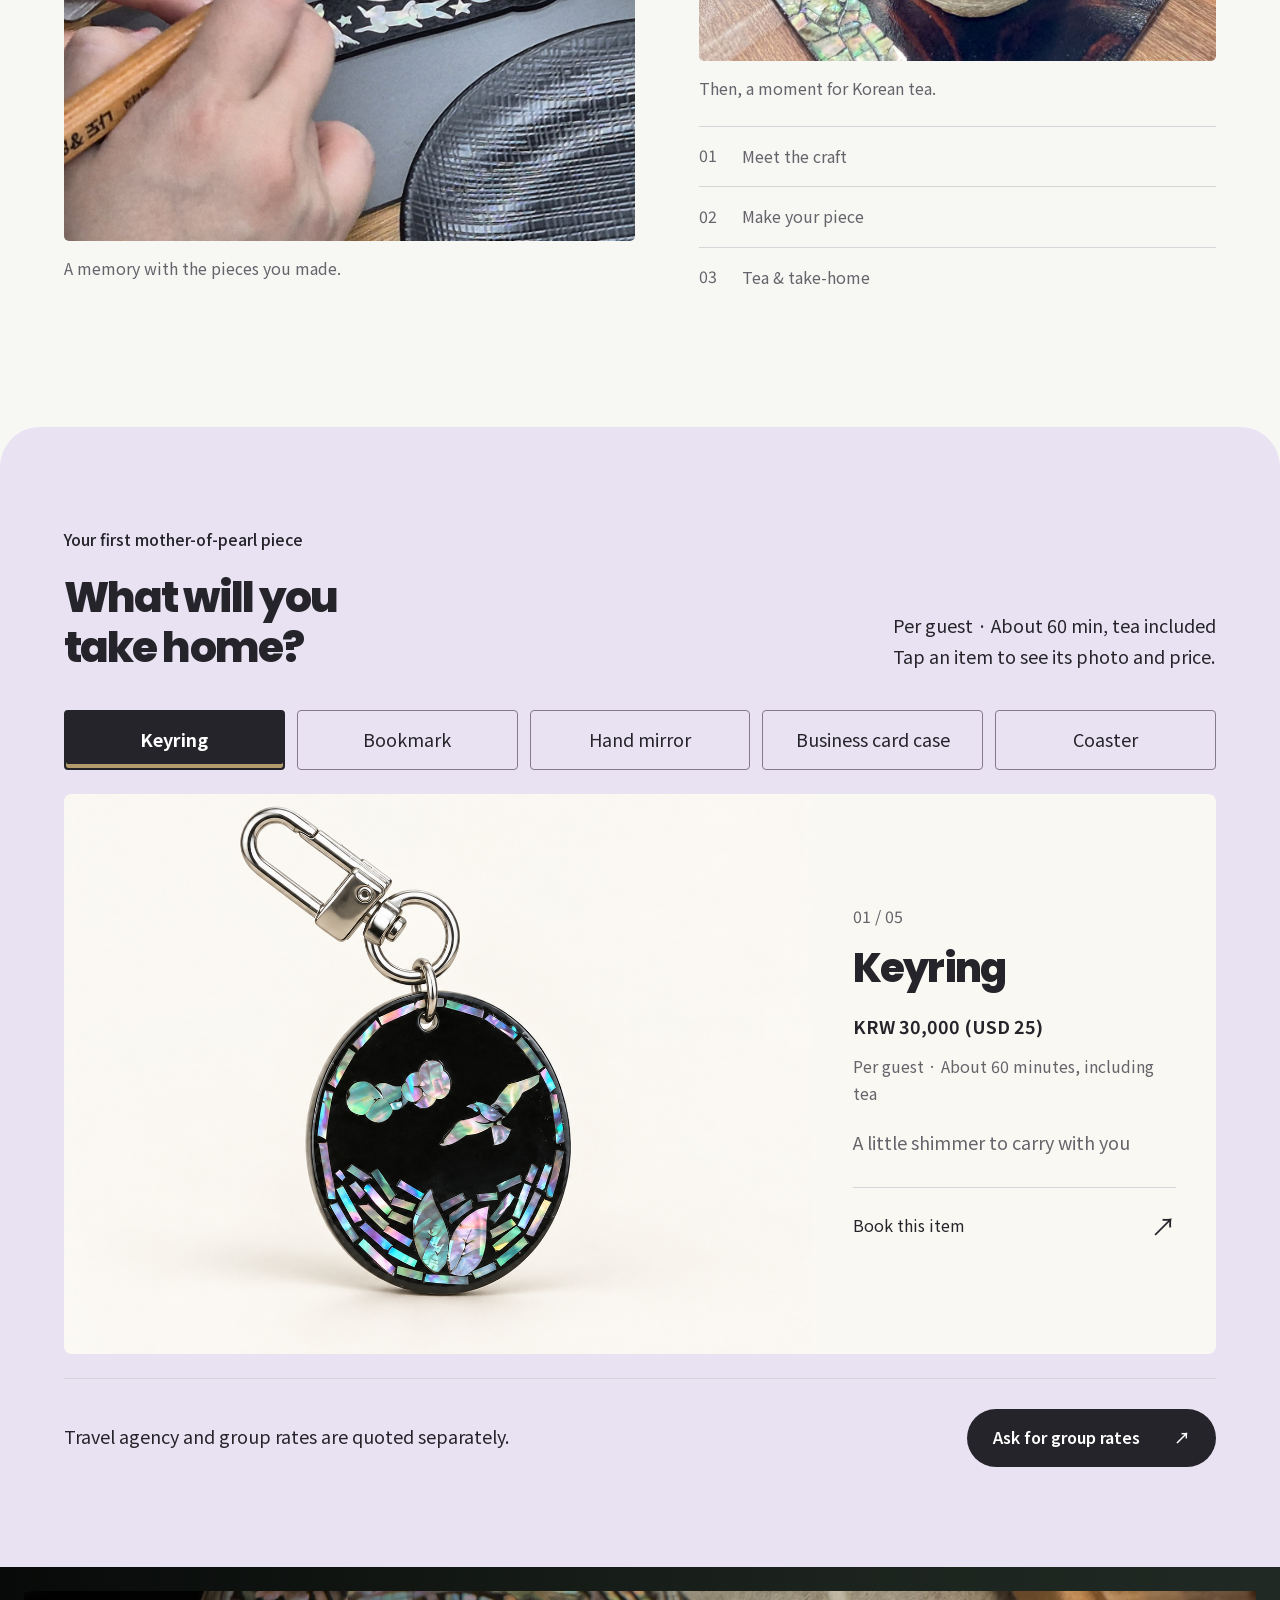
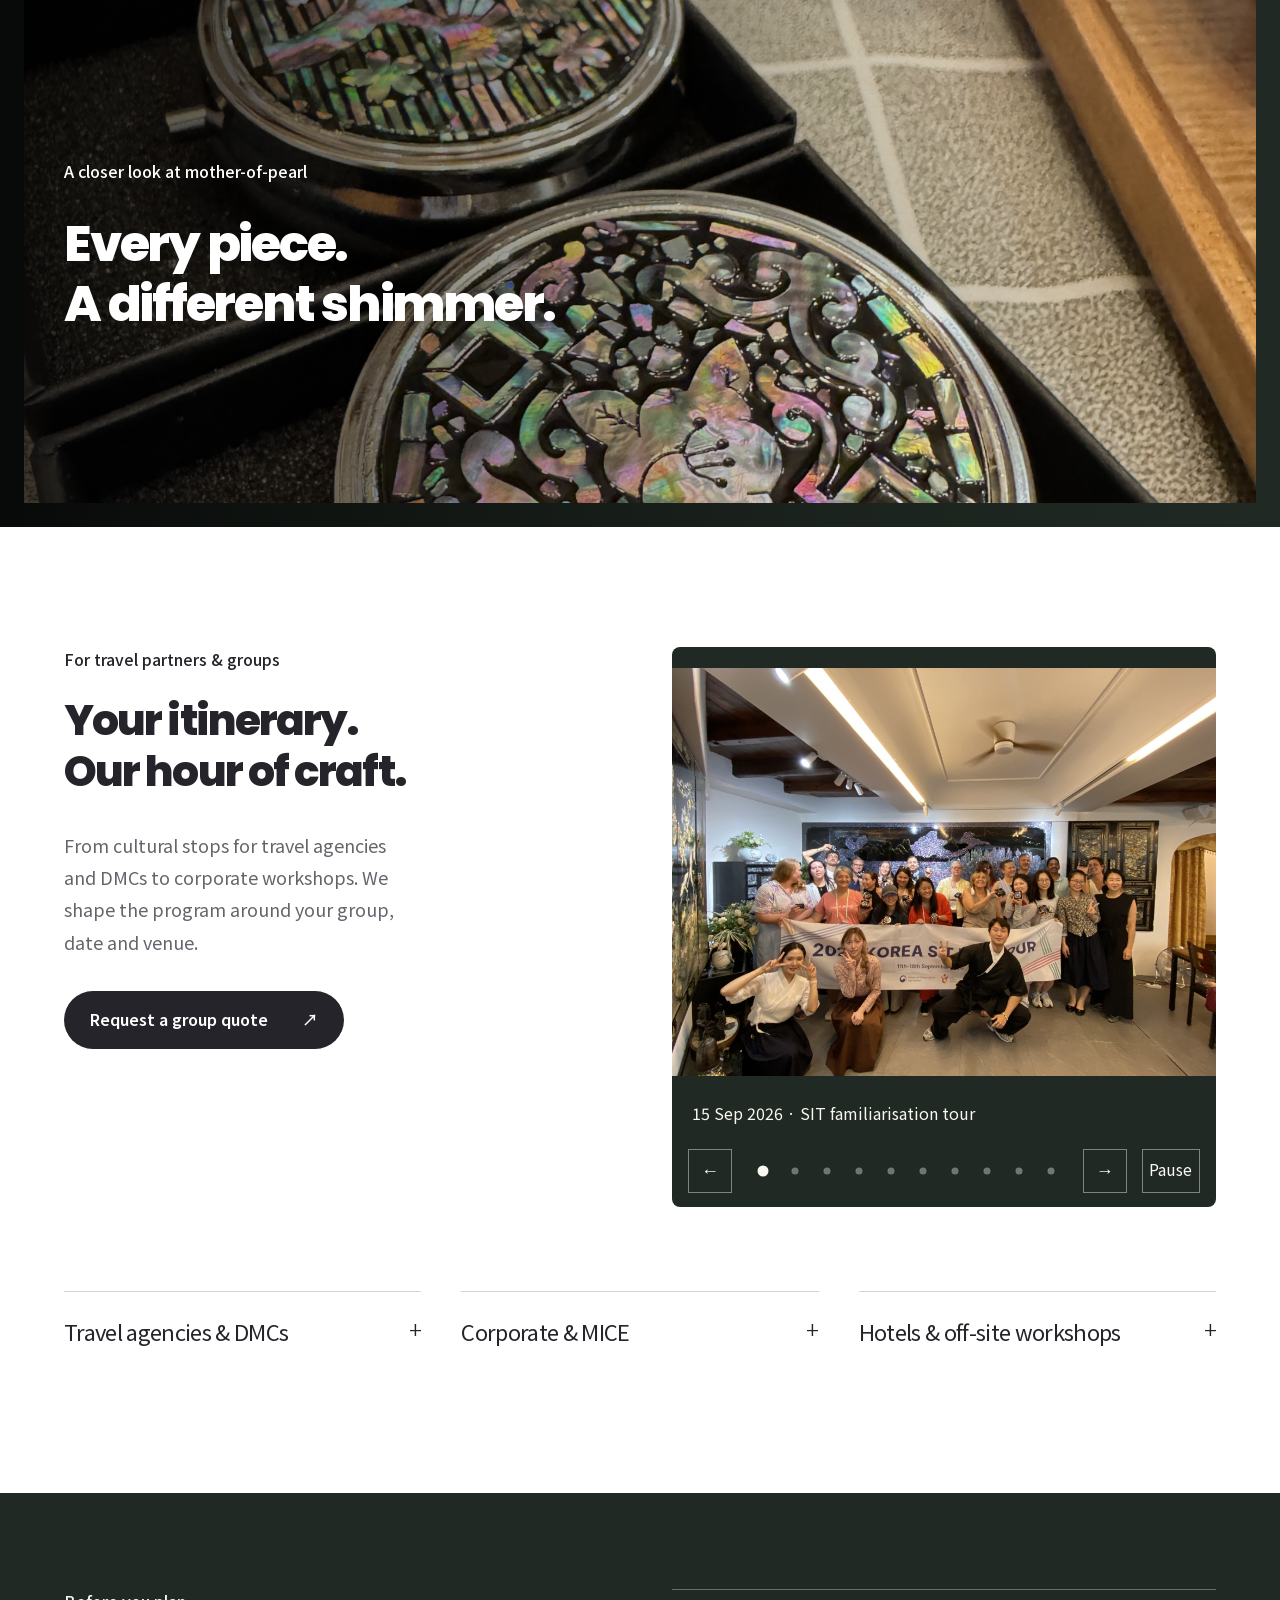
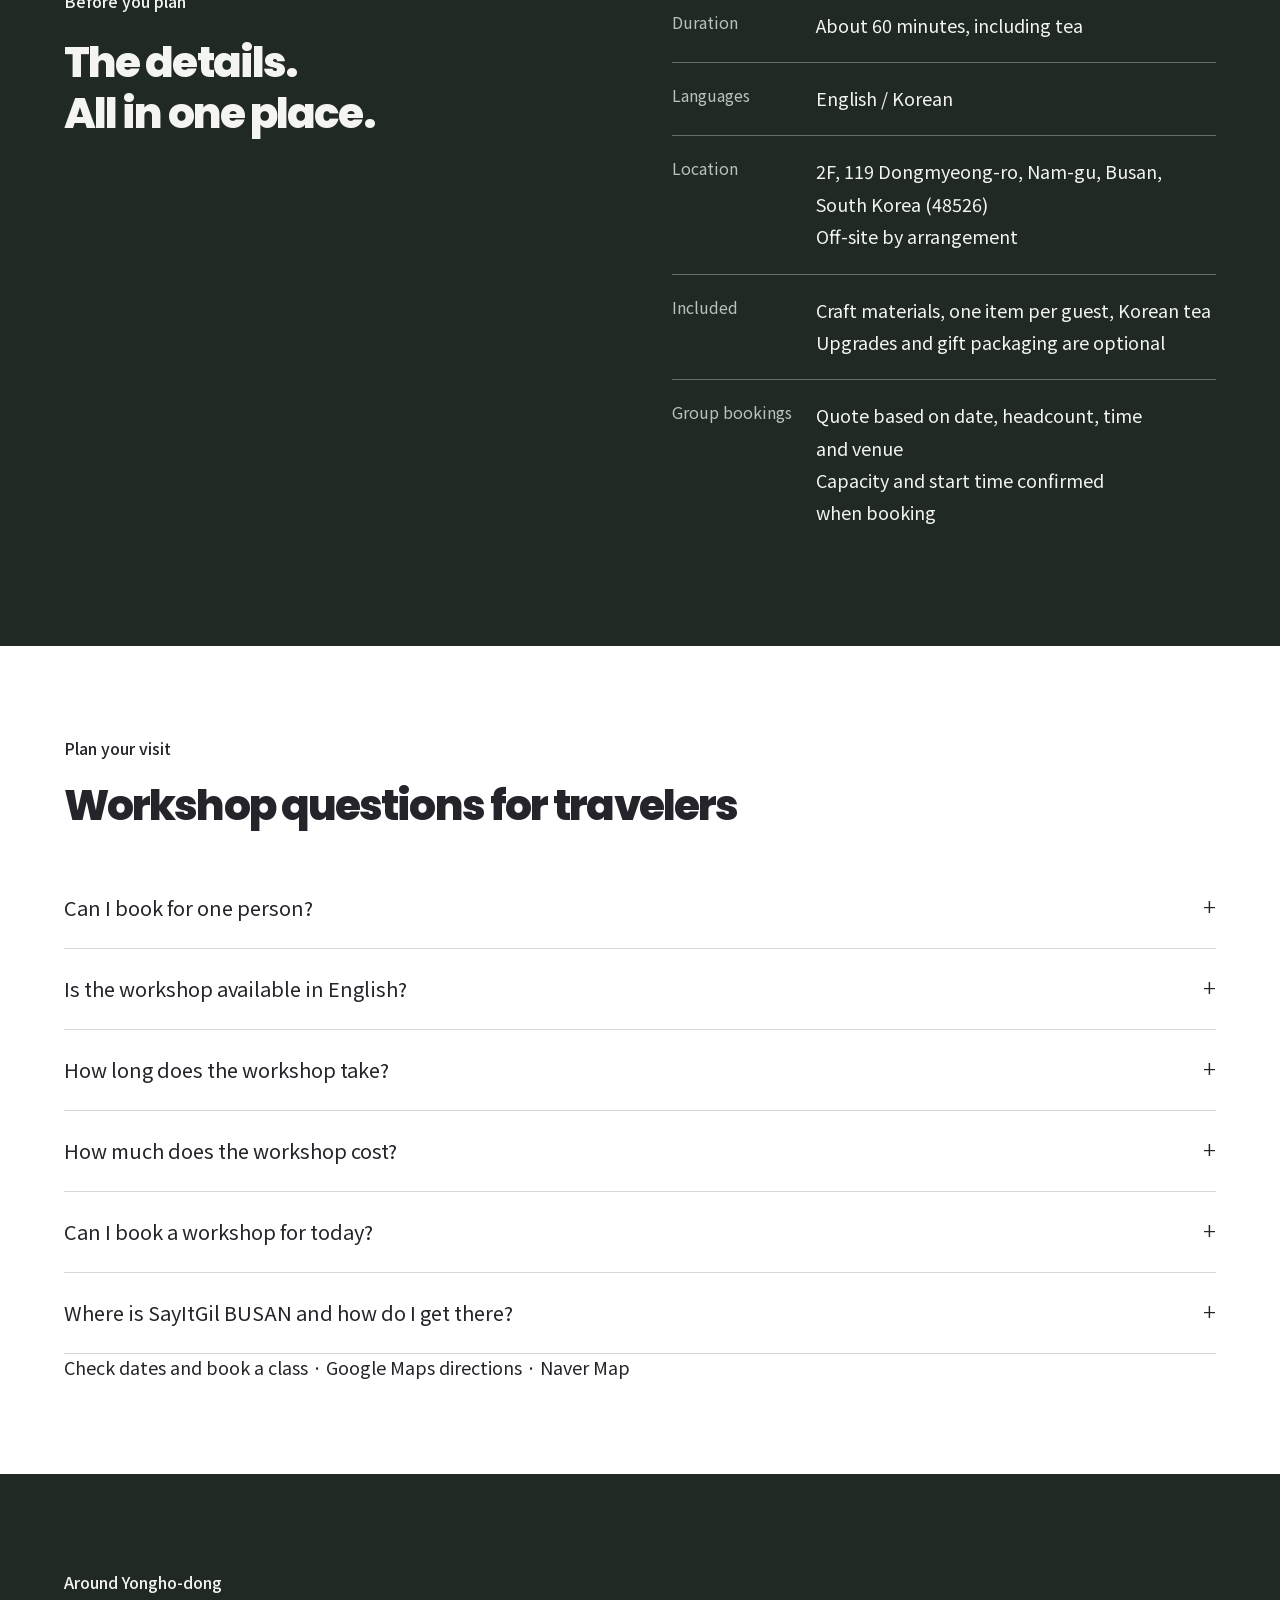
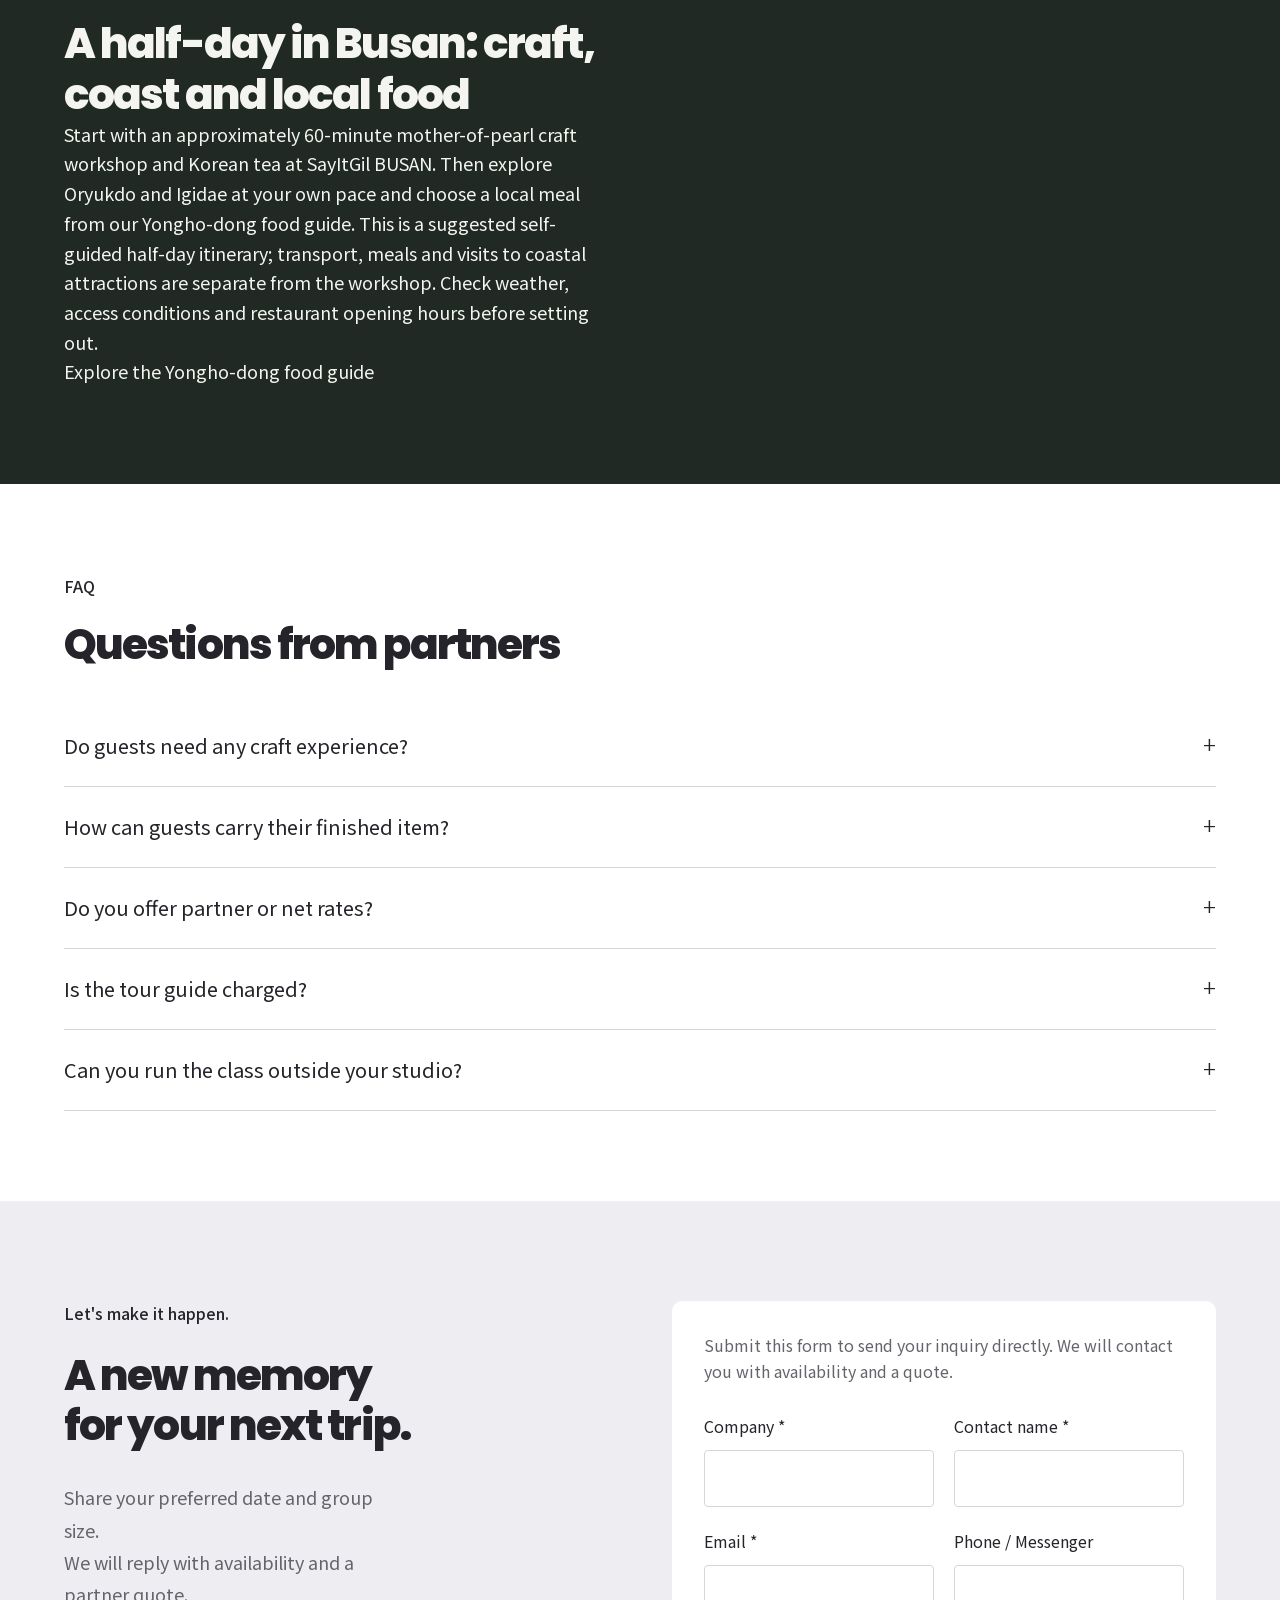
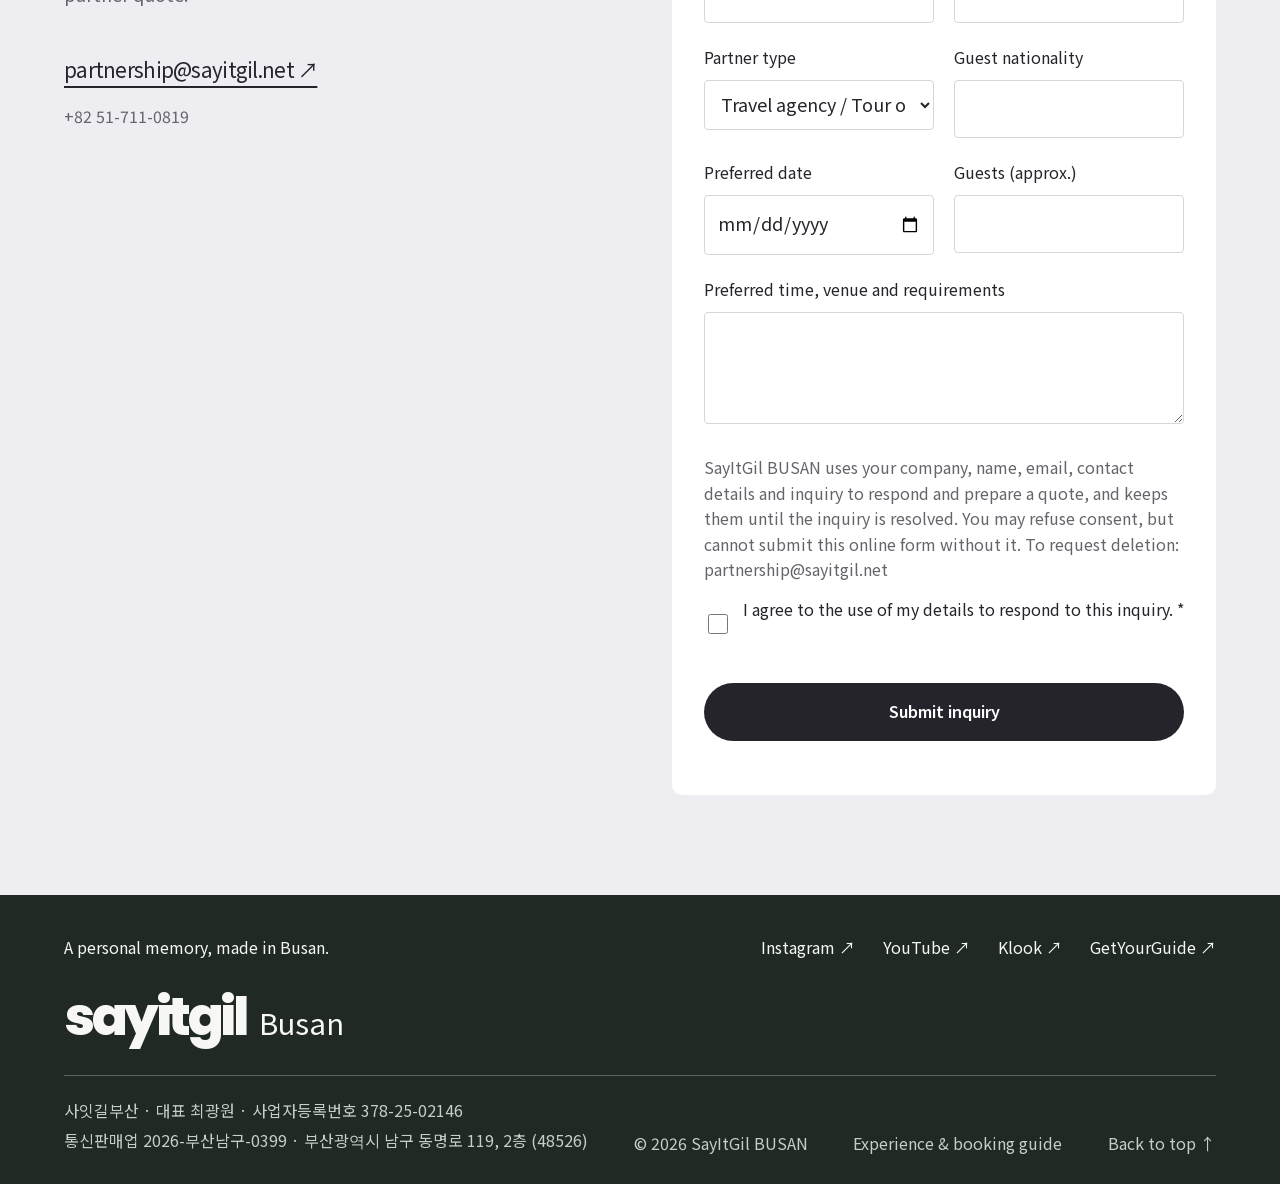
==== commit de77f6b3: "Version homepage stylesheet URL so returning visitors receive corrected wordmark" ====
--- a/en/index.html
+++ b/en/index.html
@@ -1,4 +1,4 @@
-<!doctype html><html lang="en"><head><meta charset="utf-8"><meta name="viewport" content="width=device-width,initial-scale=1"><title>SayItGil BUSAN | Mother-of-pearl craft & Korean tea in Busan</title><meta name="description" content="Make a mother-of-pearl souvenir and enjoy Korean tea at SayItGil BUSAN. About 60 minutes, English guidance, prices and booking. 2F, 119 Dongmyeong-ro, Nam-gu, Busan, South Korea."><link rel="icon" href="/img/mark.png"><link rel="stylesheet" href="/styles.css"><meta name="robots" content="index,follow,max-image-preview:large"><link rel="alternate" hreflang="ko" href="https://www.sayitgil.net/"><link rel="alternate" hreflang="en" href="https://www.sayitgil.net/en/"><link rel="alternate" hreflang="x-default" href="https://www.sayitgil.net/en/"><link rel="canonical" href="https://www.sayitgil.net/en/"><link rel="describedby" href="/llms.txt" type="text/plain"><link rel="alternate" href="/experience.md" type="text/markdown" title="체험 안내 / Experience guide"><meta property="og:type" content="website"><meta property="og:url" content="https://www.sayitgil.net/en/"><meta property="og:title" content="SayItGil BUSAN | Mother-of-pearl craft & Korean tea in Busan"><meta property="og:description" content="Mother-of-pearl craft and Korean tea in Busan. About 60 minutes, English guidance, individual and group bookings."><meta property="og:image" content="https://www.sayitgil.net/img/og-hand-mirrors.jpg"><script type="application/ld+json">{"@context": "https://schema.org", "@graph": [{"@type": "LocalBusiness", "@id": "https://www.sayitgil.net/#business", "name": "사잇길부산", "alternateName": "SayItGil BUSAN", "url": "https://www.sayitgil.net/", "description": "부산 남구에서 자개 소품 만들기와 한국 차를 함께 경험하는 약 60분 공예 체험. Mother-of-pearl souvenir making and Korean tea in Nam-gu, Busan; about 60 minutes.", "telephone": "+82-51-711-0819", "email": "partnership@sayitgil.net", "image": "https://www.sayitgil.net/img/round6/experience.jpg", "address": [{"@type": "PostalAddress", "streetAddress": "동명로 119, 2층", "addressLocality": "남구", "addressRegion": "부산광역시", "postalCode": "48526", "addressCountry": "KR", "inLanguage": "ko"}, {"@type": "PostalAddress", "streetAddress": "2F, 119 Dongmyeong-ro", "addressLocality": "Nam-gu", "addressRegion": "Busan", "postalCode": "48526", "addressCountry": "South Korea", "inLanguage": "en"}], "sameAs": ["https://www.youtube.com/@sayitgil", "https://www.instagram.com/sayitgil/", "https://www.klook.com/en-US/activity/221471-busan-mother-of-pearl-craft-class-with-tea-ceremony/", "https://www.getyourguide.com/busan-l32281/busan-mother-of-pearl-craft-class-with-games-t1162229/", "https://www.kkday.com/en/product/683523", "https://www.airbnb.com/experiences/6804129", "https://www.google.com/maps?cid=4516739246951051170", "https://pcmap.place.naver.com/place/2031362333/home"], "geo": {"@type": "GeoCoordinates", "latitude": 35.1201896, "longitude": 129.1100697}, "openingHoursSpecification": [{"@type": "OpeningHoursSpecification", "dayOfWeek": ["Monday","Tuesday","Wednesday","Thursday","Friday","Saturday","Sunday"], "opens": "10:00", "closes": "18:00"}], "hasMap": "https://www.google.com/maps?cid=4516739246951051170"}, {"@type": "Service", "@id": "https://www.sayitgil.net/#craft-experience", "name": "부산 자개 공예와 다도 체험 | Busan mother-of-pearl craft and Korean tea", "serviceType": "Mother-of-pearl craft workshop", "provider": {"@id": "https://www.sayitgil.net/#business"}, "areaServed": {"@type": "City", "name": "Busan"}, "description": "약 60분, 공예 재료·1인 1소품·한국 차 포함. 한국어·영어 진행. 단체와 출장 체험은 사전 협의. About 60 minutes with materials, one item per guest and Korean tea. Korean and English. Group and off-site workshops by arrangement.", "offers": [{"@type": "Offer", "name": "자개 키링 / Mother-of-pearl keyring", "price": 30000, "priceCurrency": "KRW", "url": "https://www.sayitgil.net/booking.html", "itemOffered": {"@type": "Service", "name": "자개 키링 만들기 / Mother-of-pearl keyring workshop"}}, {"@type": "Offer", "name": "자개 책갈피 / Mother-of-pearl bookmark", "price": 30000, "priceCurrency": "KRW", "url": "https://www.sayitgil.net/booking.html", "itemOffered": {"@type": "Service", "name": "자개 책갈피 만들기 / Mother-of-pearl bookmark workshop"}}, {"@type": "Offer", "name": "자개 손거울 / Mother-of-pearl hand mirror", "price": 35000, "priceCurrency": "KRW", "url": "https://www.sayitgil.net/booking.html", "itemOffered": {"@type": "Service", "name": "자개 손거울 만들기 / Mother-of-pearl hand mirror workshop"}}, {"@type": "Offer", "name": "자개 명함케이스 / Mother-of-pearl business card case", "price": 35000, "priceCurrency": "KRW", "url": "https://www.sayitgil.net/booking.html", "itemOffered": {"@type": "Service", "name": "자개 명함케이스 만들기 / Mother-of-pearl business card case workshop"}}, {"@type": "Offer", "name": "자개 코스터 / Mother-of-pearl coaster", "price": 50000, "priceCurrency": "KRW", "url": "https://www.sayitgil.net/booking.html", "itemOffered": {"@type": "Service", "name": "자개 코스터 만들기 / Mother-of-pearl coaster workshop"}}]}, {"@type": "WebSite", "@id": "https://www.sayitgil.net/#website", "name": "사잇길부산 | SayItGil BUSAN", "url": "https://www.sayitgil.net/", "inLanguage": ["ko", "en"], "publisher": {"@id": "https://www.sayitgil.net/#business"}}]}</script><meta name="naver-site-verification" content="e8a9a65adebbda06eb43364115efa83b726cf22c" />
+<!doctype html><html lang="en"><head><meta charset="utf-8"><meta name="viewport" content="width=device-width,initial-scale=1"><title>SayItGil BUSAN | Mother-of-pearl craft & Korean tea in Busan</title><meta name="description" content="Make a mother-of-pearl souvenir and enjoy Korean tea at SayItGil BUSAN. About 60 minutes, English guidance, prices and booking. 2F, 119 Dongmyeong-ro, Nam-gu, Busan, South Korea."><link rel="icon" href="/img/mark.png"><link rel="stylesheet" href="/styles.css?v=20261105-wordmark2"><meta name="robots" content="index,follow,max-image-preview:large"><link rel="alternate" hreflang="ko" href="https://www.sayitgil.net/"><link rel="alternate" hreflang="en" href="https://www.sayitgil.net/en/"><link rel="alternate" hreflang="x-default" href="https://www.sayitgil.net/en/"><link rel="canonical" href="https://www.sayitgil.net/en/"><link rel="describedby" href="/llms.txt" type="text/plain"><link rel="alternate" href="/experience.md" type="text/markdown" title="체험 안내 / Experience guide"><meta property="og:type" content="website"><meta property="og:url" content="https://www.sayitgil.net/en/"><meta property="og:title" content="SayItGil BUSAN | Mother-of-pearl craft & Korean tea in Busan"><meta property="og:description" content="Mother-of-pearl craft and Korean tea in Busan. About 60 minutes, English guidance, individual and group bookings."><meta property="og:image" content="https://www.sayitgil.net/img/og-hand-mirrors.jpg"><script type="application/ld+json">{"@context": "https://schema.org", "@graph": [{"@type": "LocalBusiness", "@id": "https://www.sayitgil.net/#business", "name": "사잇길부산", "alternateName": "SayItGil BUSAN", "url": "https://www.sayitgil.net/", "description": "부산 남구에서 자개 소품 만들기와 한국 차를 함께 경험하는 약 60분 공예 체험. Mother-of-pearl souvenir making and Korean tea in Nam-gu, Busan; about 60 minutes.", "telephone": "+82-51-711-0819", "email": "partnership@sayitgil.net", "image": "https://www.sayitgil.net/img/round6/experience.jpg", "address": [{"@type": "PostalAddress", "streetAddress": "동명로 119, 2층", "addressLocality": "남구", "addressRegion": "부산광역시", "postalCode": "48526", "addressCountry": "KR", "inLanguage": "ko"}, {"@type": "PostalAddress", "streetAddress": "2F, 119 Dongmyeong-ro", "addressLocality": "Nam-gu", "addressRegion": "Busan", "postalCode": "48526", "addressCountry": "South Korea", "inLanguage": "en"}], "sameAs": ["https://www.youtube.com/@sayitgil", "https://www.instagram.com/sayitgil/", "https://www.klook.com/en-US/activity/221471-busan-mother-of-pearl-craft-class-with-tea-ceremony/", "https://www.getyourguide.com/busan-l32281/busan-mother-of-pearl-craft-class-with-games-t1162229/", "https://www.kkday.com/en/product/683523", "https://www.airbnb.com/experiences/6804129", "https://www.google.com/maps?cid=4516739246951051170", "https://pcmap.place.naver.com/place/2031362333/home"], "geo": {"@type": "GeoCoordinates", "latitude": 35.1201896, "longitude": 129.1100697}, "openingHoursSpecification": [{"@type": "OpeningHoursSpecification", "dayOfWeek": ["Monday","Tuesday","Wednesday","Thursday","Friday","Saturday","Sunday"], "opens": "10:00", "closes": "18:00"}], "hasMap": "https://www.google.com/maps?cid=4516739246951051170"}, {"@type": "Service", "@id": "https://www.sayitgil.net/#craft-experience", "name": "부산 자개 공예와 다도 체험 | Busan mother-of-pearl craft and Korean tea", "serviceType": "Mother-of-pearl craft workshop", "provider": {"@id": "https://www.sayitgil.net/#business"}, "areaServed": {"@type": "City", "name": "Busan"}, "description": "약 60분, 공예 재료·1인 1소품·한국 차 포함. 한국어·영어 진행. 단체와 출장 체험은 사전 협의. About 60 minutes with materials, one item per guest and Korean tea. Korean and English. Group and off-site workshops by arrangement.", "offers": [{"@type": "Offer", "name": "자개 키링 / Mother-of-pearl keyring", "price": 30000, "priceCurrency": "KRW", "url": "https://www.sayitgil.net/booking.html", "itemOffered": {"@type": "Service", "name": "자개 키링 만들기 / Mother-of-pearl keyring workshop"}}, {"@type": "Offer", "name": "자개 책갈피 / Mother-of-pearl bookmark", "price": 30000, "priceCurrency": "KRW", "url": "https://www.sayitgil.net/booking.html", "itemOffered": {"@type": "Service", "name": "자개 책갈피 만들기 / Mother-of-pearl bookmark workshop"}}, {"@type": "Offer", "name": "자개 손거울 / Mother-of-pearl hand mirror", "price": 35000, "priceCurrency": "KRW", "url": "https://www.sayitgil.net/booking.html", "itemOffered": {"@type": "Service", "name": "자개 손거울 만들기 / Mother-of-pearl hand mirror workshop"}}, {"@type": "Offer", "name": "자개 명함케이스 / Mother-of-pearl business card case", "price": 35000, "priceCurrency": "KRW", "url": "https://www.sayitgil.net/booking.html", "itemOffered": {"@type": "Service", "name": "자개 명함케이스 만들기 / Mother-of-pearl business card case workshop"}}, {"@type": "Offer", "name": "자개 코스터 / Mother-of-pearl coaster", "price": 50000, "priceCurrency": "KRW", "url": "https://www.sayitgil.net/booking.html", "itemOffered": {"@type": "Service", "name": "자개 코스터 만들기 / Mother-of-pearl coaster workshop"}}]}, {"@type": "WebSite", "@id": "https://www.sayitgil.net/#website", "name": "사잇길부산 | SayItGil BUSAN", "url": "https://www.sayitgil.net/", "inLanguage": ["ko", "en"], "publisher": {"@id": "https://www.sayitgil.net/#business"}}]}</script><meta name="naver-site-verification" content="e8a9a65adebbda06eb43364115efa83b726cf22c" />
 <script type="application/ld+json">{"@context": "https://schema.org", "@type": "FAQPage", "@id": "https://www.sayitgil.net/en/#visitor-faq", "inLanguage": "en", "mainEntity": [{"@type": "Question", "name": "Can I book for one person?", "acceptedAnswer": {"@type": "Answer", "text": "If you are traveling solo, check the booking page for your preferred date and guest count, or contact partnership@sayitgil.net before booking. Availability for one guest must be confirmed for the selected session."}}, {"@type": "Question", "name": "Is the workshop available in English?", "acceptedAnswer": {"@type": "Answer", "text": "Yes. The workshop is offered in English and Korean."}}, {"@type": "Question", "name": "How long does the workshop take?", "acceptedAnswer": {"@type": "Answer", "text": "The workshop takes about 60 minutes, including mother-of-pearl craft and Korean tea. Materials and one finished item per guest are included."}}, {"@type": "Question", "name": "How much does the workshop cost?", "acceptedAnswer": {"@type": "Answer", "text": "Prices per guest are KRW 30,000 for a keyring or bookmark, KRW 35,000 for a hand mirror or business card case, and KRW 50,000 for a coaster. These prices include the approximately 60-minute workshop and Korean tea. Confirm the final price when booking; group rates are quoted separately."}}, {"@type": "Question", "name": "Can I book a workshop for today?", "acceptedAnswer": {"@type": "Answer", "text": "Same-day availability must be confirmed. Check the booking page or contact us at +82-51-711-0819 or partnership@sayitgil.net before coming to the studio."}}, {"@type": "Question", "name": "Where is SayItGil BUSAN and how do I get there?", "acceptedAnswer": {"@type": "Answer", "text": "Visit us at 2F, 119 Dongmyeong-ro, Nam-gu, Busan, South Korea (48526). Search for SayItGil BUSAN on Google Maps or Naver Map and use the map directions from your starting point. The ground-floor sign says “해달” (Haedal); take the stairs to our workshop on the second floor."}}]}</script></head><body>
 <a class="skip" href="#experience"><span data-lang="ko">본문으로 이동</span><span data-lang="en">Skip to content</span></a>
 
--- a/styles.css
+++ b/styles.css
@@ -217,6 +217,6 @@
 /* Direct inquiry submission */
 .inquiry-consent .form-note{margin:0 0 14px}.consent-label{display:flex!important;align-items:flex-start;gap:12px;cursor:pointer;font-size:14px;line-height:1.65}.consent-label input[type="checkbox"]{width:20px;min-width:20px;height:20px;margin-top:3px;accent-color:#202923}.inquiry button:disabled{opacity:.65;cursor:wait}.form-status{grid-column:1/-1;overflow-wrap:anywhere;scroll-margin-top:100px}
 
-/* Keep the complete place name legible as one wordmark on every viewport. */
-.footer-wordmark{display:flex;align-items:baseline;gap:.24em;font-size:clamp(28px,8.3vw,120px);line-height:1.25;letter-spacing:-.065em;white-space:nowrap;margin:24px 0}
-.footer-wordmark>span{font:inherit;letter-spacing:inherit;margin-left:0}
+/* Reference wordmark: compact name with a smaller, regular-weight place label. */
+.footer-wordmark{display:flex;align-items:baseline;gap:.24em;font-size:clamp(14px,4.15vw,60px);line-height:1.25;letter-spacing:-.065em;white-space:nowrap;margin:24px 0}
+.footer-wordmark>span{font:400 .55em/1.2 var(--body);letter-spacing:0;margin-left:0}
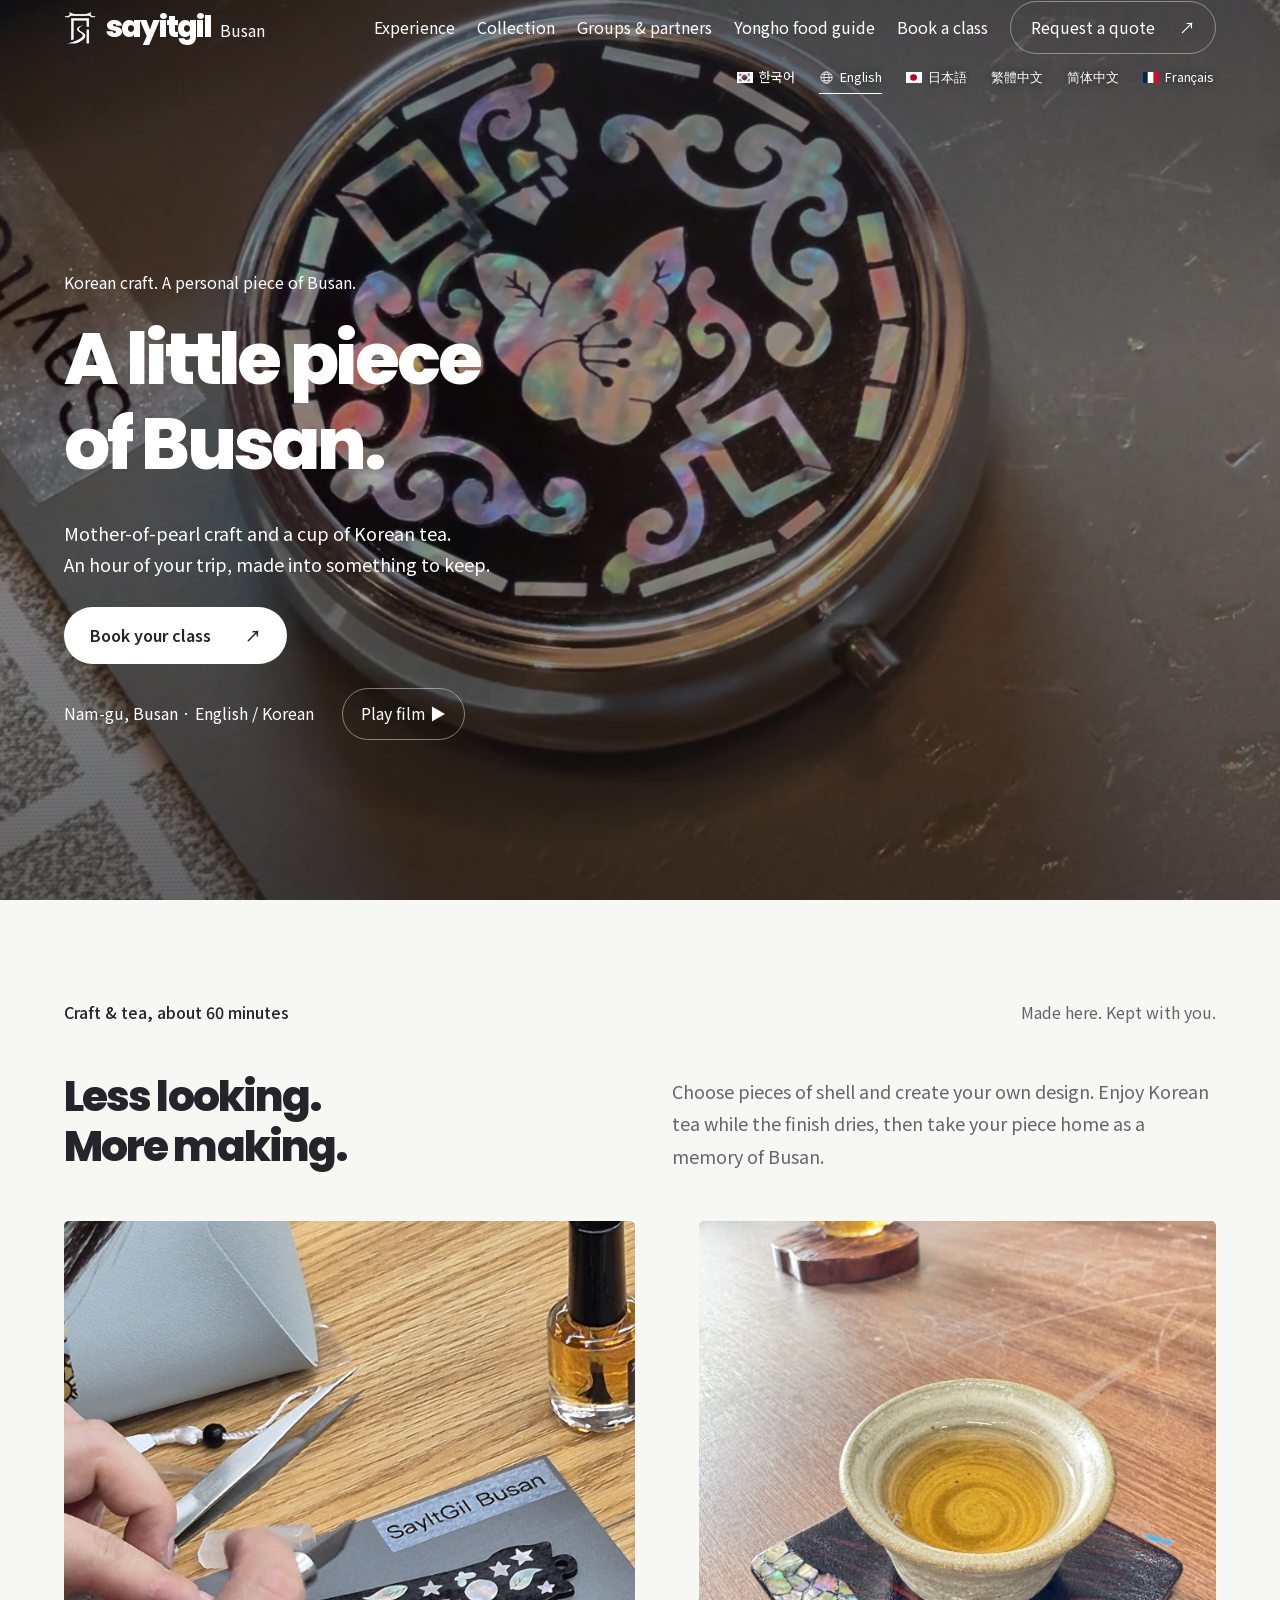
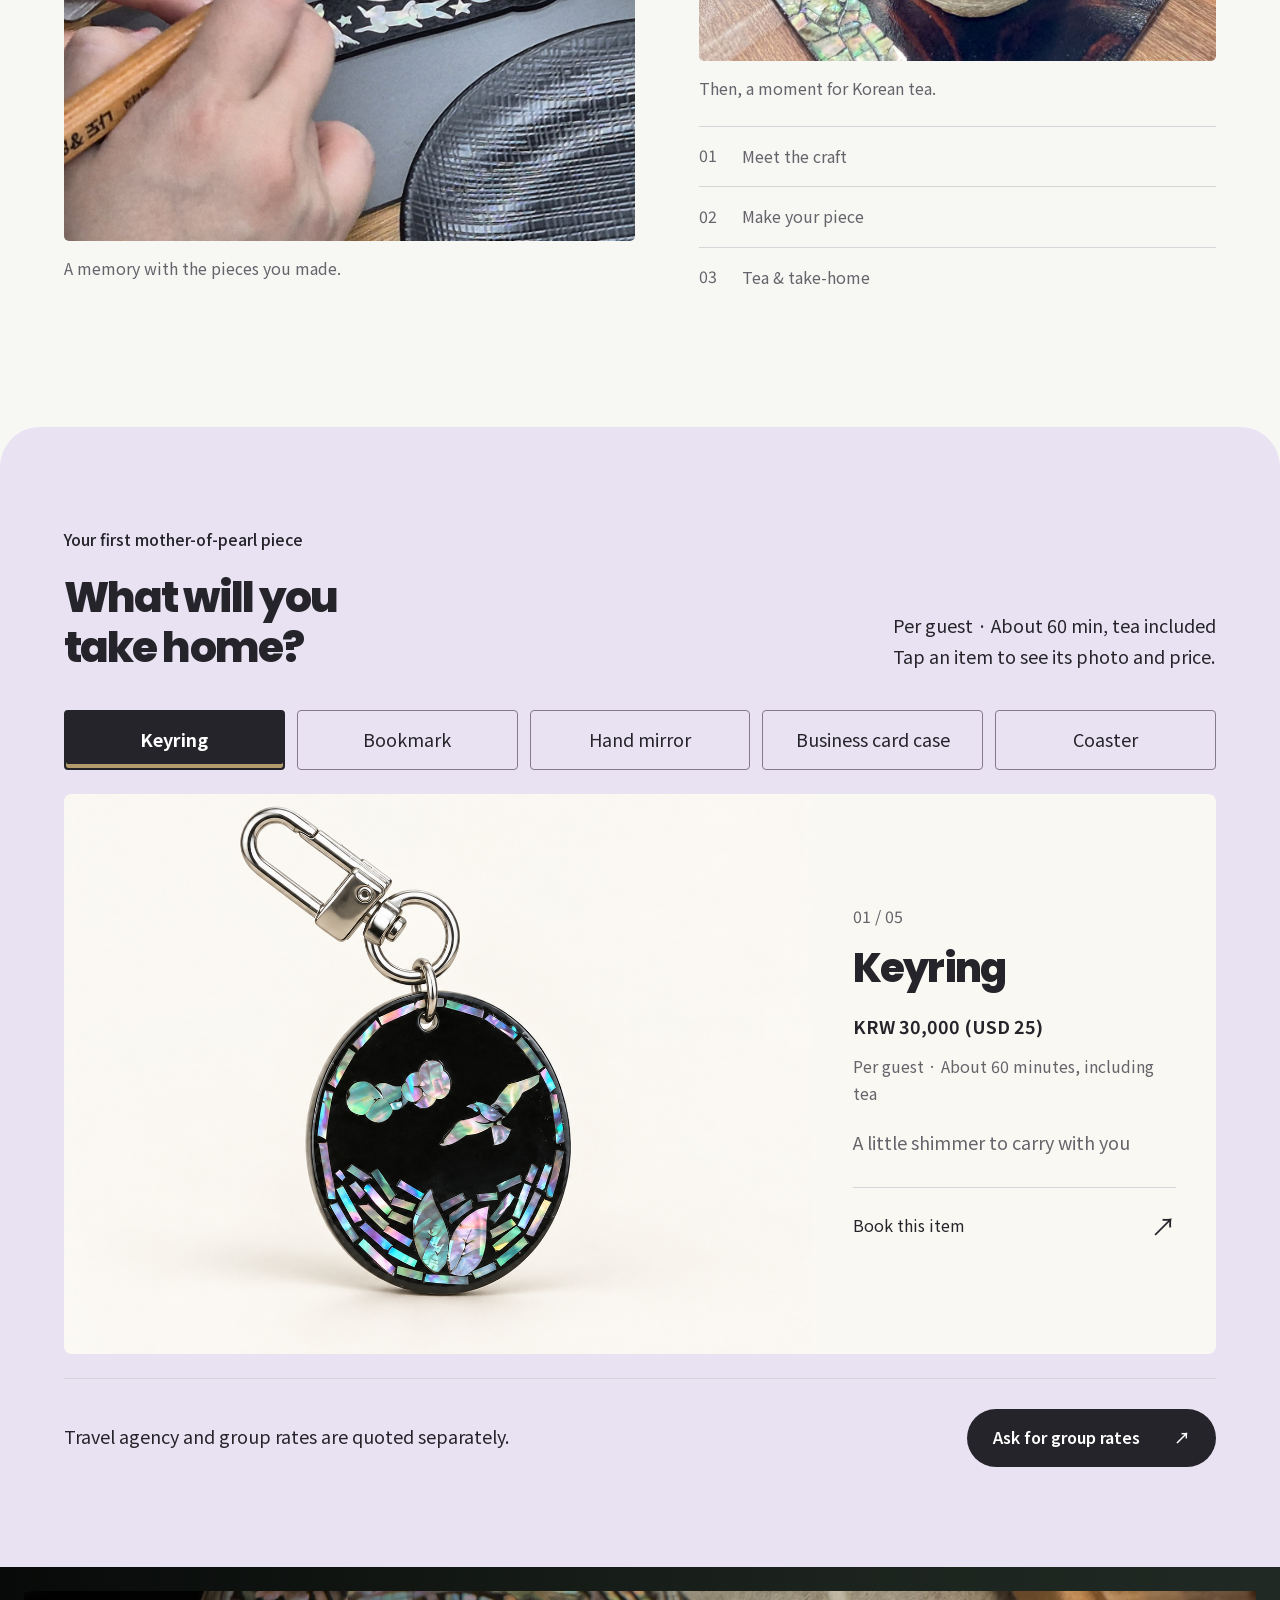
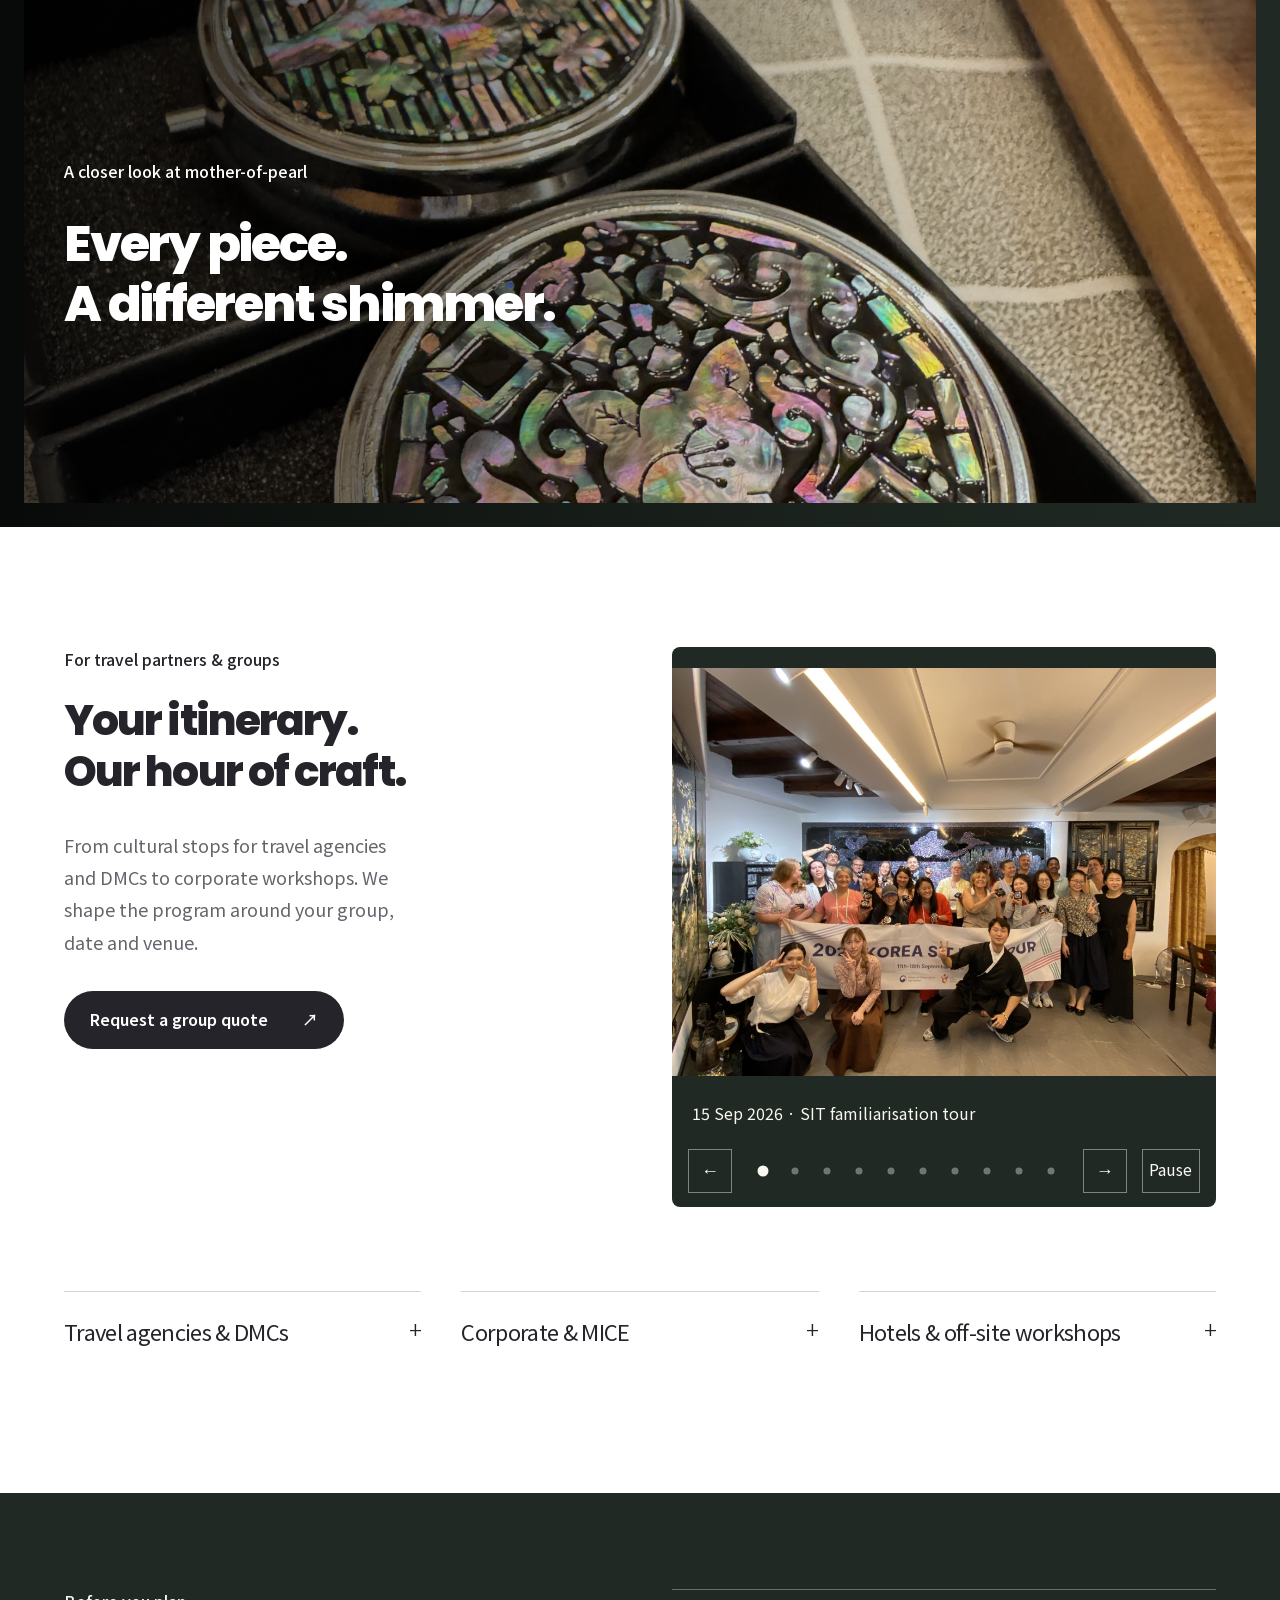
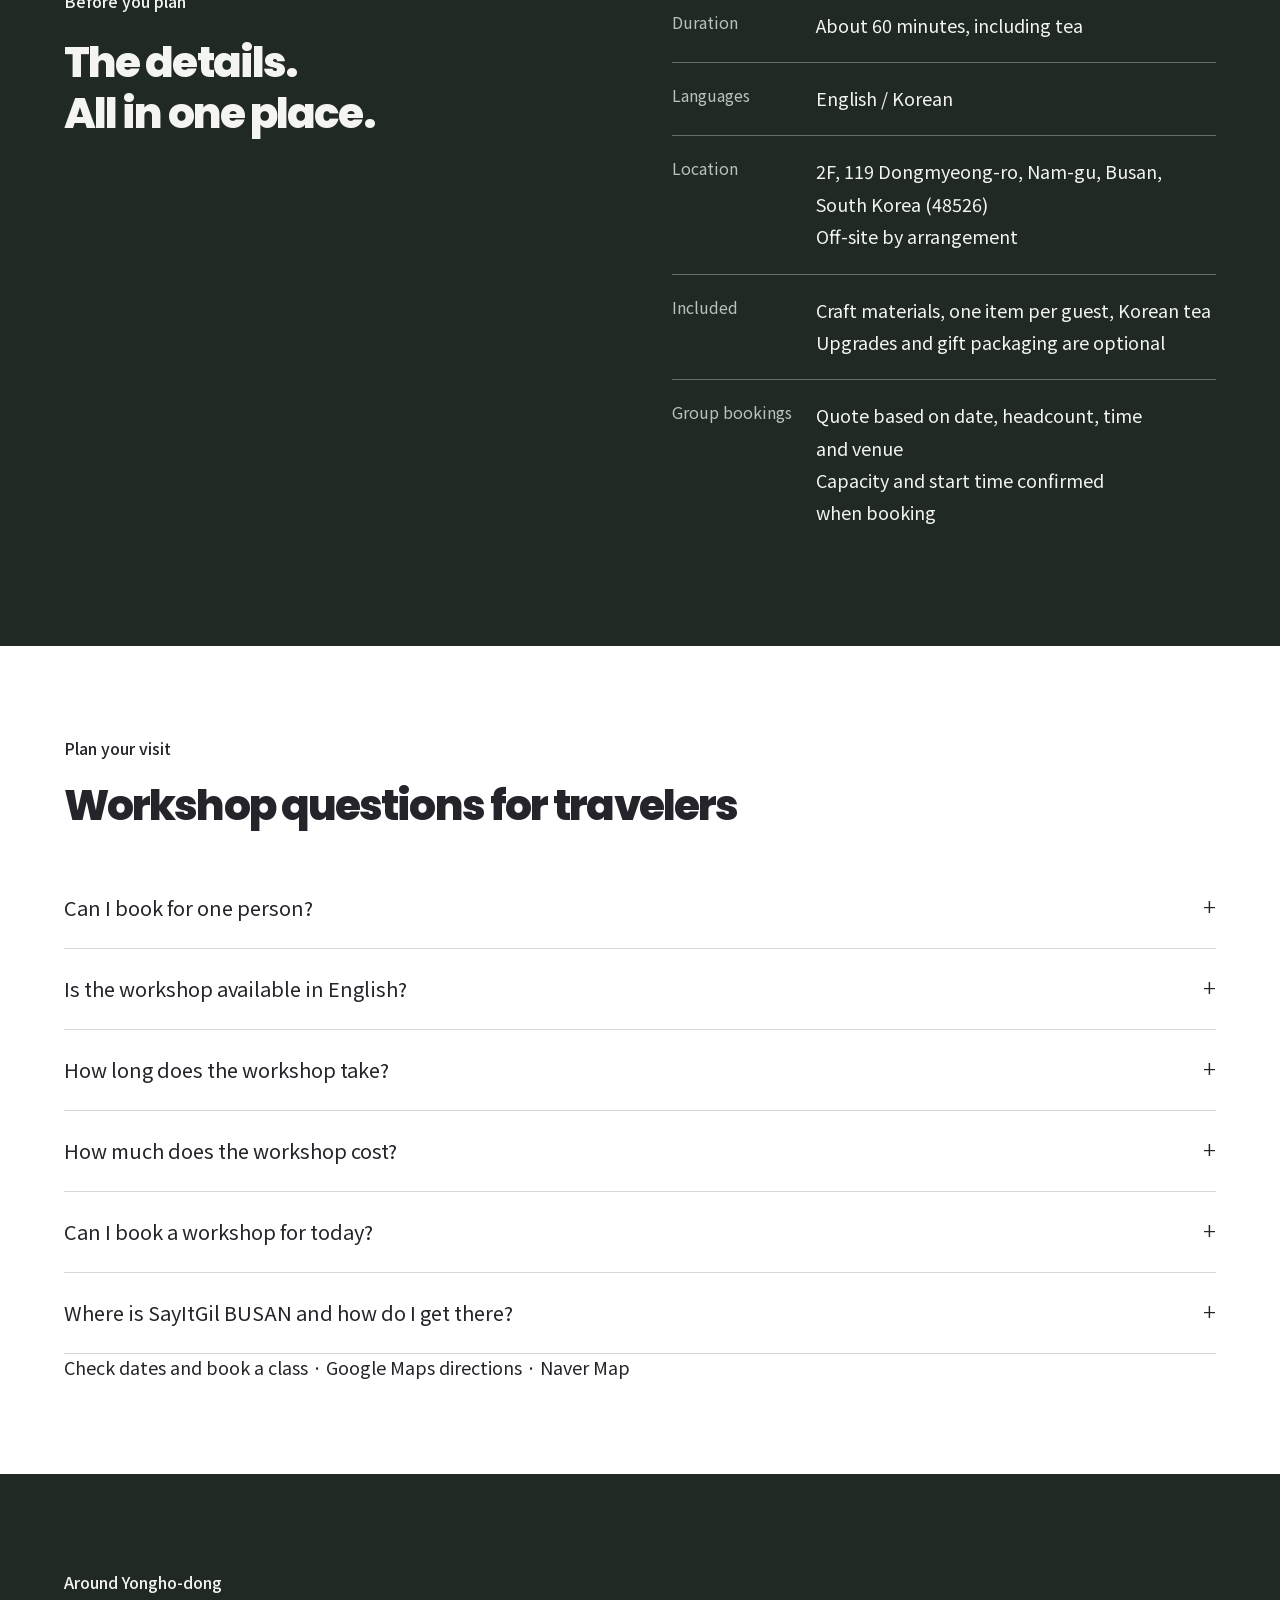
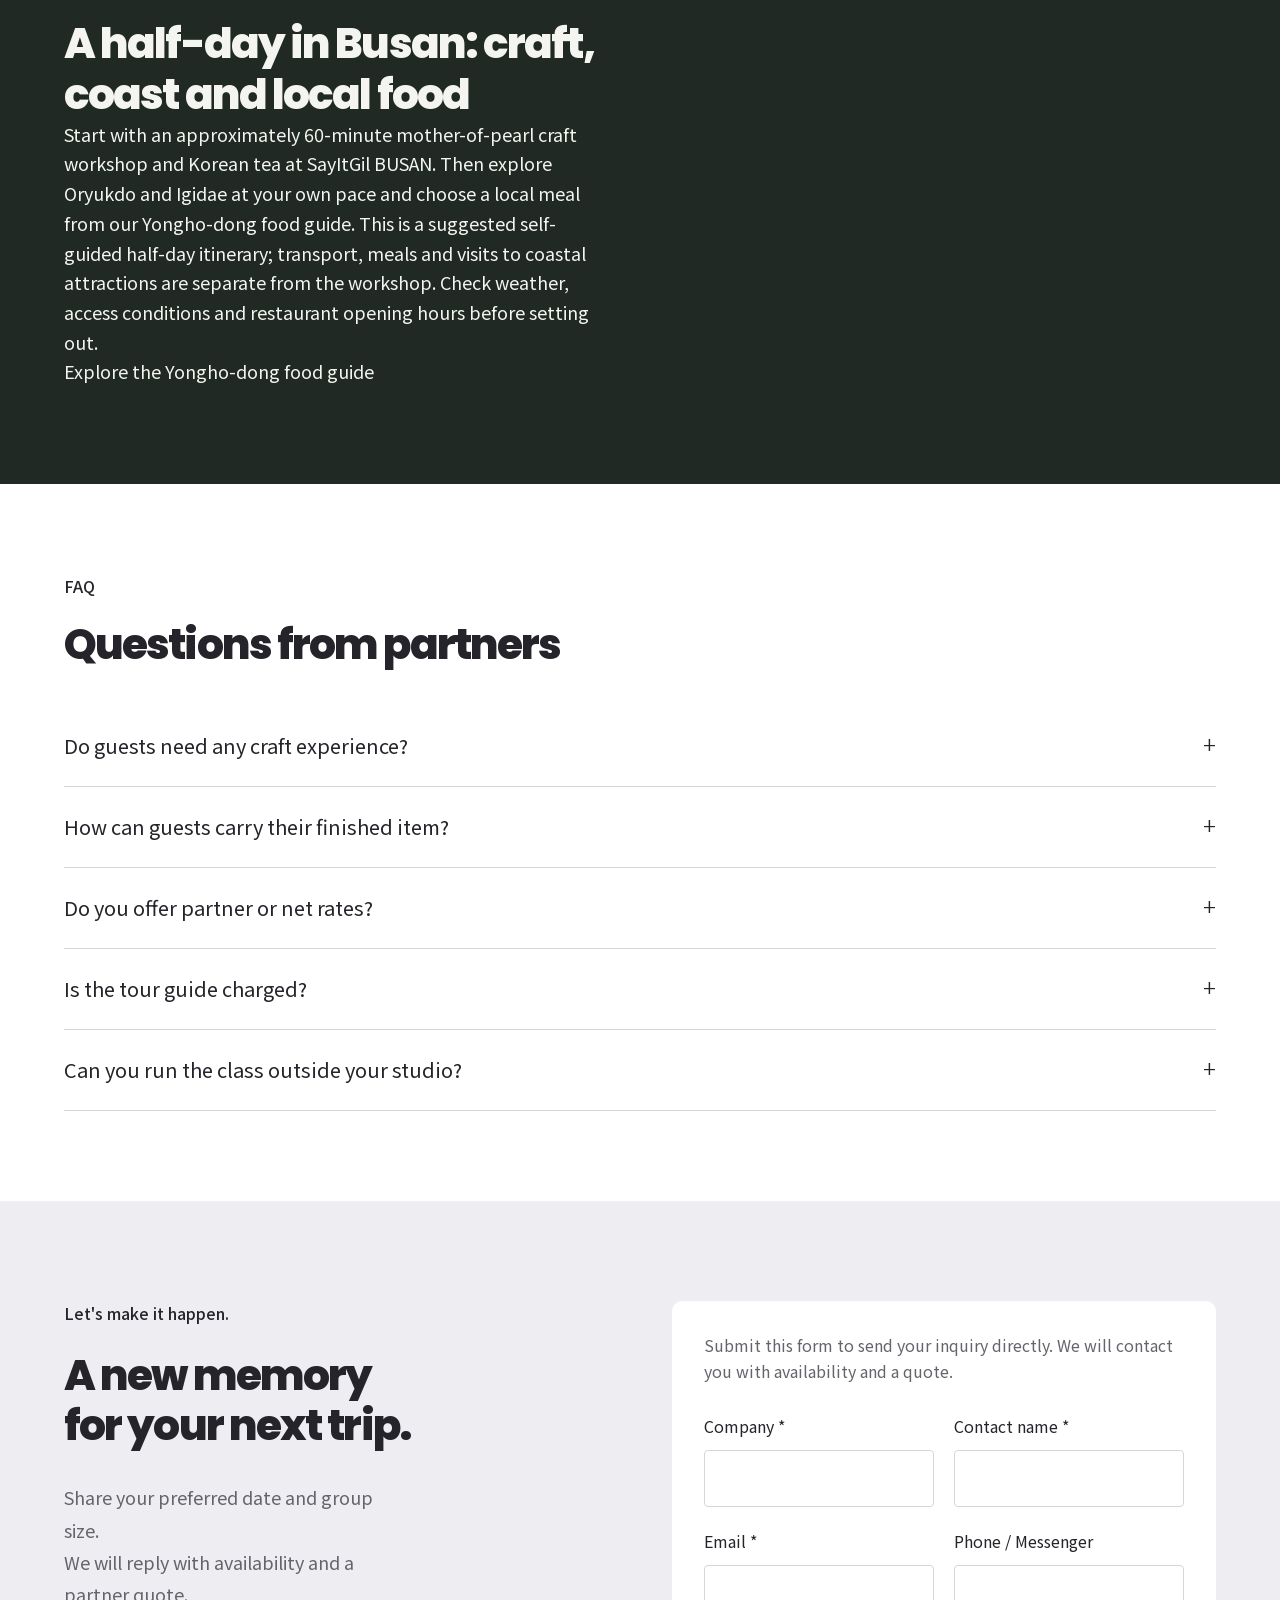
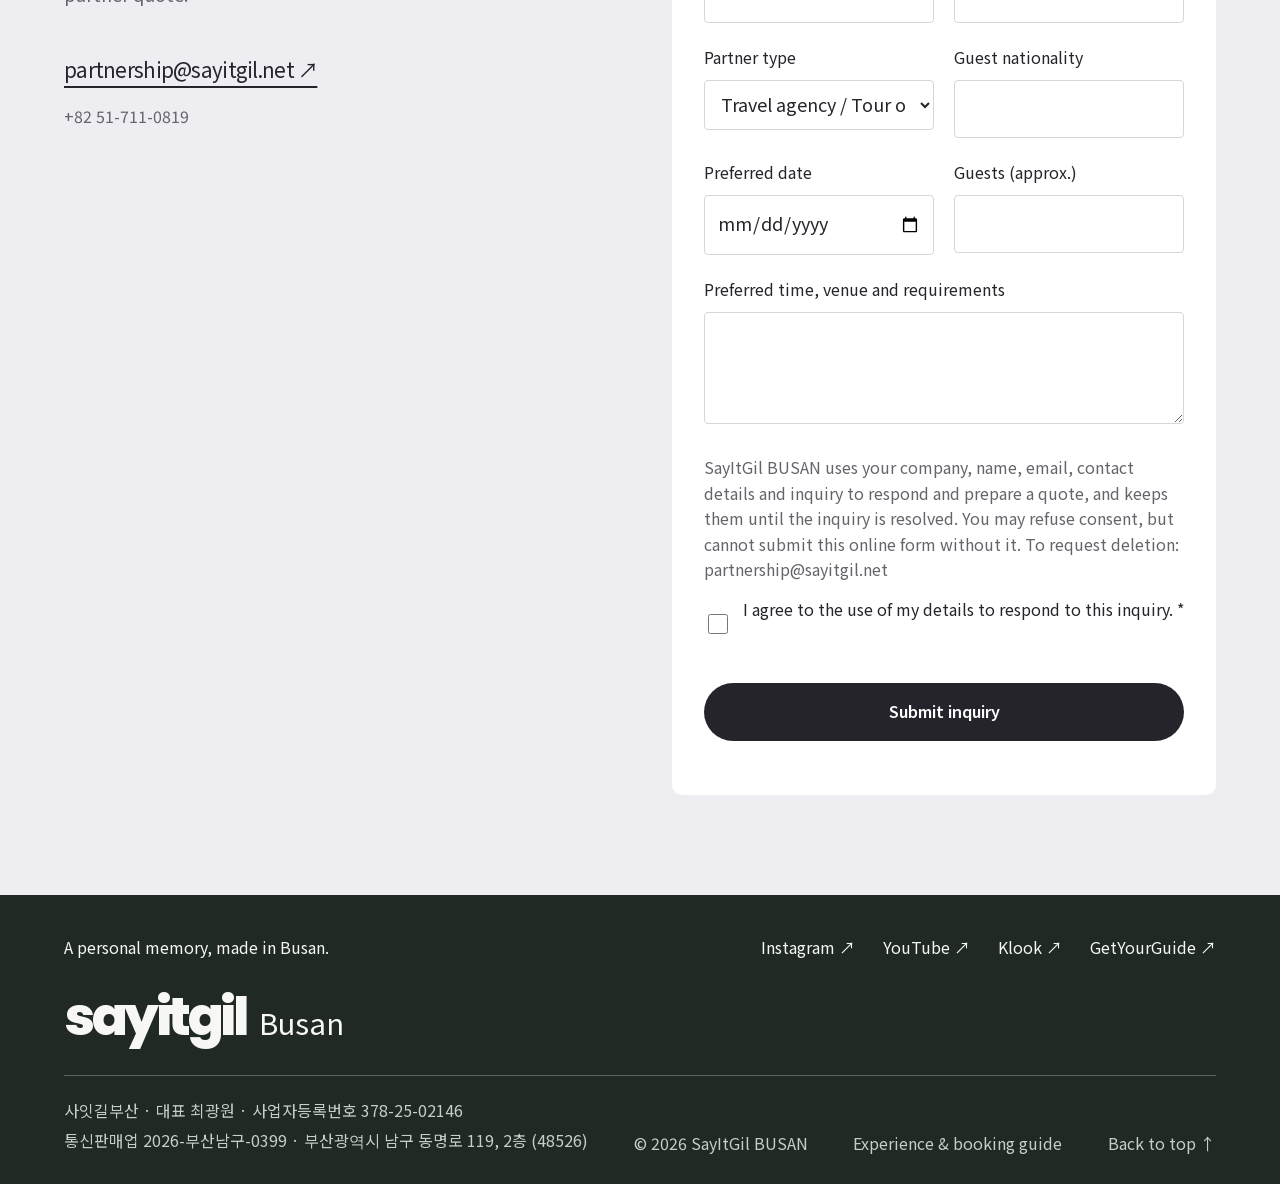
==== commit 1bb18a13: "Publish six-language customer experience" ====
--- a/en/index.html
+++ b/en/index.html
@@ -1,44 +1,42 @@
-<!doctype html><html lang="en"><head><meta charset="utf-8"><meta name="viewport" content="width=device-width,initial-scale=1"><title>SayItGil BUSAN | Mother-of-pearl craft & Korean tea in Busan</title><meta name="description" content="Make a mother-of-pearl souvenir and enjoy Korean tea at SayItGil BUSAN. About 60 minutes, English guidance, prices and booking. 2F, 119 Dongmyeong-ro, Nam-gu, Busan, South Korea."><link rel="icon" href="/img/mark.png"><link rel="stylesheet" href="/styles.css?v=20261105-wordmark2"><meta name="robots" content="index,follow,max-image-preview:large"><link rel="alternate" hreflang="ko" href="https://www.sayitgil.net/"><link rel="alternate" hreflang="en" href="https://www.sayitgil.net/en/"><link rel="alternate" hreflang="x-default" href="https://www.sayitgil.net/en/"><link rel="canonical" href="https://www.sayitgil.net/en/"><link rel="describedby" href="/llms.txt" type="text/plain"><link rel="alternate" href="/experience.md" type="text/markdown" title="체험 안내 / Experience guide"><meta property="og:type" content="website"><meta property="og:url" content="https://www.sayitgil.net/en/"><meta property="og:title" content="SayItGil BUSAN | Mother-of-pearl craft & Korean tea in Busan"><meta property="og:description" content="Mother-of-pearl craft and Korean tea in Busan. About 60 minutes, English guidance, individual and group bookings."><meta property="og:image" content="https://www.sayitgil.net/img/og-hand-mirrors.jpg"><script type="application/ld+json">{"@context": "https://schema.org", "@graph": [{"@type": "LocalBusiness", "@id": "https://www.sayitgil.net/#business", "name": "사잇길부산", "alternateName": "SayItGil BUSAN", "url": "https://www.sayitgil.net/", "description": "부산 남구에서 자개 소품 만들기와 한국 차를 함께 경험하는 약 60분 공예 체험. Mother-of-pearl souvenir making and Korean tea in Nam-gu, Busan; about 60 minutes.", "telephone": "+82-51-711-0819", "email": "partnership@sayitgil.net", "image": "https://www.sayitgil.net/img/round6/experience.jpg", "address": [{"@type": "PostalAddress", "streetAddress": "동명로 119, 2층", "addressLocality": "남구", "addressRegion": "부산광역시", "postalCode": "48526", "addressCountry": "KR", "inLanguage": "ko"}, {"@type": "PostalAddress", "streetAddress": "2F, 119 Dongmyeong-ro", "addressLocality": "Nam-gu", "addressRegion": "Busan", "postalCode": "48526", "addressCountry": "South Korea", "inLanguage": "en"}], "sameAs": ["https://www.youtube.com/@sayitgil", "https://www.instagram.com/sayitgil/", "https://www.klook.com/en-US/activity/221471-busan-mother-of-pearl-craft-class-with-tea-ceremony/", "https://www.getyourguide.com/busan-l32281/busan-mother-of-pearl-craft-class-with-games-t1162229/", "https://www.kkday.com/en/product/683523", "https://www.airbnb.com/experiences/6804129", "https://www.google.com/maps?cid=4516739246951051170", "https://pcmap.place.naver.com/place/2031362333/home"], "geo": {"@type": "GeoCoordinates", "latitude": 35.1201896, "longitude": 129.1100697}, "openingHoursSpecification": [{"@type": "OpeningHoursSpecification", "dayOfWeek": ["Monday","Tuesday","Wednesday","Thursday","Friday","Saturday","Sunday"], "opens": "10:00", "closes": "18:00"}], "hasMap": "https://www.google.com/maps?cid=4516739246951051170"}, {"@type": "Service", "@id": "https://www.sayitgil.net/#craft-experience", "name": "부산 자개 공예와 다도 체험 | Busan mother-of-pearl craft and Korean tea", "serviceType": "Mother-of-pearl craft workshop", "provider": {"@id": "https://www.sayitgil.net/#business"}, "areaServed": {"@type": "City", "name": "Busan"}, "description": "약 60분, 공예 재료·1인 1소품·한국 차 포함. 한국어·영어 진행. 단체와 출장 체험은 사전 협의. About 60 minutes with materials, one item per guest and Korean tea. Korean and English. Group and off-site workshops by arrangement.", "offers": [{"@type": "Offer", "name": "자개 키링 / Mother-of-pearl keyring", "price": 30000, "priceCurrency": "KRW", "url": "https://www.sayitgil.net/booking.html", "itemOffered": {"@type": "Service", "name": "자개 키링 만들기 / Mother-of-pearl keyring workshop"}}, {"@type": "Offer", "name": "자개 책갈피 / Mother-of-pearl bookmark", "price": 30000, "priceCurrency": "KRW", "url": "https://www.sayitgil.net/booking.html", "itemOffered": {"@type": "Service", "name": "자개 책갈피 만들기 / Mother-of-pearl bookmark workshop"}}, {"@type": "Offer", "name": "자개 손거울 / Mother-of-pearl hand mirror", "price": 35000, "priceCurrency": "KRW", "url": "https://www.sayitgil.net/booking.html", "itemOffered": {"@type": "Service", "name": "자개 손거울 만들기 / Mother-of-pearl hand mirror workshop"}}, {"@type": "Offer", "name": "자개 명함케이스 / Mother-of-pearl business card case", "price": 35000, "priceCurrency": "KRW", "url": "https://www.sayitgil.net/booking.html", "itemOffered": {"@type": "Service", "name": "자개 명함케이스 만들기 / Mother-of-pearl business card case workshop"}}, {"@type": "Offer", "name": "자개 코스터 / Mother-of-pearl coaster", "price": 50000, "priceCurrency": "KRW", "url": "https://www.sayitgil.net/booking.html", "itemOffered": {"@type": "Service", "name": "자개 코스터 만들기 / Mother-of-pearl coaster workshop"}}]}, {"@type": "WebSite", "@id": "https://www.sayitgil.net/#website", "name": "사잇길부산 | SayItGil BUSAN", "url": "https://www.sayitgil.net/", "inLanguage": ["ko", "en"], "publisher": {"@id": "https://www.sayitgil.net/#business"}}]}</script><meta name="naver-site-verification" content="e8a9a65adebbda06eb43364115efa83b726cf22c" />
-<script type="application/ld+json">{"@context": "https://schema.org", "@type": "FAQPage", "@id": "https://www.sayitgil.net/en/#visitor-faq", "inLanguage": "en", "mainEntity": [{"@type": "Question", "name": "Can I book for one person?", "acceptedAnswer": {"@type": "Answer", "text": "If you are traveling solo, check the booking page for your preferred date and guest count, or contact partnership@sayitgil.net before booking. Availability for one guest must be confirmed for the selected session."}}, {"@type": "Question", "name": "Is the workshop available in English?", "acceptedAnswer": {"@type": "Answer", "text": "Yes. The workshop is offered in English and Korean."}}, {"@type": "Question", "name": "How long does the workshop take?", "acceptedAnswer": {"@type": "Answer", "text": "The workshop takes about 60 minutes, including mother-of-pearl craft and Korean tea. Materials and one finished item per guest are included."}}, {"@type": "Question", "name": "How much does the workshop cost?", "acceptedAnswer": {"@type": "Answer", "text": "Prices per guest are KRW 30,000 for a keyring or bookmark, KRW 35,000 for a hand mirror or business card case, and KRW 50,000 for a coaster. These prices include the approximately 60-minute workshop and Korean tea. Confirm the final price when booking; group rates are quoted separately."}}, {"@type": "Question", "name": "Can I book a workshop for today?", "acceptedAnswer": {"@type": "Answer", "text": "Same-day availability must be confirmed. Check the booking page or contact us at +82-51-711-0819 or partnership@sayitgil.net before coming to the studio."}}, {"@type": "Question", "name": "Where is SayItGil BUSAN and how do I get there?", "acceptedAnswer": {"@type": "Answer", "text": "Visit us at 2F, 119 Dongmyeong-ro, Nam-gu, Busan, South Korea (48526). Search for SayItGil BUSAN on Google Maps or Naver Map and use the map directions from your starting point. The ground-floor sign says “해달” (Haedal); take the stairs to our workshop on the second floor."}}]}</script></head><body>
+<!DOCTYPE html>
+<html lang="en"><head><meta charset="utf-8"/><meta content="width=device-width,initial-scale=1" name="viewport"/><title>SayItGil BUSAN | Mother-of-pearl craft &amp; Korean tea in Busan</title><meta content="Make a mother-of-pearl souvenir and enjoy Korean tea at SayItGil BUSAN. About 60 minutes, English guidance, prices and booking. 2F, 119 Dongmyeong-ro, Nam-gu, Busan, South Korea." name="description"/><link href="/img/mark.png" rel="icon"/><link href="/styles.css?v=20261105-wordmark2" rel="stylesheet"/><meta content="index,follow,max-image-preview:large" name="robots"/><link href="https://www.sayitgil.net/" hreflang="ko" rel="alternate"/><link href="https://www.sayitgil.net/en/" hreflang="en" rel="alternate"/><link href="https://www.sayitgil.net/en/" hreflang="x-default" rel="alternate"/><link href="https://www.sayitgil.net/en/" rel="canonical"/><link href="/llms.txt" rel="describedby" type="text/plain"/><link href="/experience.md" rel="alternate" title="체험 안내 / Experience guide" type="text/markdown"/><meta content="website" property="og:type"/><meta content="https://www.sayitgil.net/en/" property="og:url"/><meta content="SayItGil BUSAN | Mother-of-pearl craft &amp; Korean tea in Busan" property="og:title"/><meta content="Mother-of-pearl craft and Korean tea in Busan. About 60 minutes, English guidance, individual and group bookings." property="og:description"/><meta content="https://www.sayitgil.net/img/og-hand-mirrors.jpg" property="og:image"/><script type="application/ld+json">{"@context": "https://schema.org", "@graph": [{"@type": "LocalBusiness", "@id": "https://www.sayitgil.net/#business", "name": "사잇길부산", "alternateName": "SayItGil BUSAN", "url": "https://www.sayitgil.net/", "description": "부산 남구에서 자개 소품 만들기와 한국 차를 함께 경험하는 약 60분 공예 체험. Mother-of-pearl souvenir making and Korean tea in Nam-gu, Busan; about 60 minutes.", "telephone": "+82-51-711-0819", "email": "partnership@sayitgil.net", "image": "https://www.sayitgil.net/img/round6/experience.jpg", "address": [{"@type": "PostalAddress", "streetAddress": "동명로 119, 2층", "addressLocality": "남구", "addressRegion": "부산광역시", "postalCode": "48526", "addressCountry": "KR", "inLanguage": "ko"}, {"@type": "PostalAddress", "streetAddress": "2F, 119 Dongmyeong-ro", "addressLocality": "Nam-gu", "addressRegion": "Busan", "postalCode": "48526", "addressCountry": "South Korea", "inLanguage": "en"}], "sameAs": ["https://www.youtube.com/@sayitgil", "https://www.instagram.com/sayitgil/", "https://www.klook.com/en-US/activity/221471-busan-mother-of-pearl-craft-class-with-tea-ceremony/", "https://www.getyourguide.com/busan-l32281/busan-mother-of-pearl-craft-class-with-games-t1162229/", "https://www.kkday.com/en/product/683523", "https://www.airbnb.com/experiences/6804129", "https://www.google.com/maps?cid=4516739246951051170", "https://pcmap.place.naver.com/place/2031362333/home"], "geo": {"@type": "GeoCoordinates", "latitude": 35.1201896, "longitude": 129.1100697}, "openingHoursSpecification": [{"@type": "OpeningHoursSpecification", "dayOfWeek": ["Monday","Tuesday","Wednesday","Thursday","Friday","Saturday","Sunday"], "opens": "10:00", "closes": "18:00"}], "hasMap": "https://www.google.com/maps?cid=4516739246951051170"}, {"@type": "Service", "@id": "https://www.sayitgil.net/#craft-experience", "name": "부산 자개 공예와 다도 체험 | Busan mother-of-pearl craft and Korean tea", "serviceType": "Mother-of-pearl craft workshop", "provider": {"@id": "https://www.sayitgil.net/#business"}, "areaServed": {"@type": "City", "name": "Busan"}, "description": "약 60분, 공예 재료·1인 1소품·한국 차 포함. 한국어·영어 진행. 단체와 출장 체험은 사전 협의. About 60 minutes with materials, one item per guest and Korean tea. Korean and English. Group and off-site workshops by arrangement.", "offers": [{"@type": "Offer", "name": "자개 키링 / Mother-of-pearl keyring", "price": 30000, "priceCurrency": "KRW", "url": "https://www.sayitgil.net/booking.html", "itemOffered": {"@type": "Service", "name": "자개 키링 만들기 / Mother-of-pearl keyring workshop"}}, {"@type": "Offer", "name": "자개 책갈피 / Mother-of-pearl bookmark", "price": 30000, "priceCurrency": "KRW", "url": "https://www.sayitgil.net/booking.html", "itemOffered": {"@type": "Service", "name": "자개 책갈피 만들기 / Mother-of-pearl bookmark workshop"}}, {"@type": "Offer", "name": "자개 손거울 / Mother-of-pearl hand mirror", "price": 35000, "priceCurrency": "KRW", "url": "https://www.sayitgil.net/booking.html", "itemOffered": {"@type": "Service", "name": "자개 손거울 만들기 / Mother-of-pearl hand mirror workshop"}}, {"@type": "Offer", "name": "자개 명함케이스 / Mother-of-pearl business card case", "price": 35000, "priceCurrency": "KRW", "url": "https://www.sayitgil.net/booking.html", "itemOffered": {"@type": "Service", "name": "자개 명함케이스 만들기 / Mother-of-pearl business card case workshop"}}, {"@type": "Offer", "name": "자개 코스터 / Mother-of-pearl coaster", "price": 50000, "priceCurrency": "KRW", "url": "https://www.sayitgil.net/booking.html", "itemOffered": {"@type": "Service", "name": "자개 코스터 만들기 / Mother-of-pearl coaster workshop"}}]}, {"@type": "WebSite", "@id": "https://www.sayitgil.net/#website", "name": "사잇길부산 | SayItGil BUSAN", "url": "https://www.sayitgil.net/", "inLanguage": ["ko", "en"], "publisher": {"@id": "https://www.sayitgil.net/#business"}}]}</script><meta content="e8a9a65adebbda06eb43364115efa83b726cf22c" name="naver-site-verification"/>
+<script type="application/ld+json">{"@context": "https://schema.org", "@type": "FAQPage", "@id": "https://www.sayitgil.net/en/#visitor-faq", "inLanguage": "en", "mainEntity": [{"@type": "Question", "name": "Can I book for one person?", "acceptedAnswer": {"@type": "Answer", "text": "If you are traveling solo, check the booking page for your preferred date and guest count, or contact partnership@sayitgil.net before booking. Availability for one guest must be confirmed for the selected session."}}, {"@type": "Question", "name": "Is the workshop available in English?", "acceptedAnswer": {"@type": "Answer", "text": "Yes. The workshop is offered in English and Korean."}}, {"@type": "Question", "name": "How long does the workshop take?", "acceptedAnswer": {"@type": "Answer", "text": "The workshop takes about 60 minutes, including mother-of-pearl craft and Korean tea. Materials and one finished item per guest are included."}}, {"@type": "Question", "name": "How much does the workshop cost?", "acceptedAnswer": {"@type": "Answer", "text": "Prices per guest are KRW 30,000 for a keyring or bookmark, KRW 35,000 for a hand mirror or business card case, and KRW 50,000 for a coaster. These prices include the approximately 60-minute workshop and Korean tea. Confirm the final price when booking; group rates are quoted separately."}}, {"@type": "Question", "name": "Can I book a workshop for today?", "acceptedAnswer": {"@type": "Answer", "text": "Same-day availability must be confirmed. Check the booking page or contact us at +82-51-711-0819 or partnership@sayitgil.net before coming to the studio."}}, {"@type": "Question", "name": "Where is SayItGil BUSAN and how do I get there?", "acceptedAnswer": {"@type": "Answer", "text": "Visit us at 2F, 119 Dongmyeong-ro, Nam-gu, Busan, South Korea (48526). Search for SayItGil BUSAN on Google Maps or Naver Map and use the map directions from your starting point. The ground-floor sign says “해달” (Haedal); take the stairs to our workshop on the second floor."}}]}</script><link href="/i18n/language.css" rel="stylesheet"/><script src="/i18n/catalogs.js"></script><script src="/i18n/language.js"></script></head><body>
 <a class="skip" href="#experience"><span data-lang="ko">본문으로 이동</span><span data-lang="en">Skip to content</span></a>
-
-
 <main id="top">
-<section class="hero" aria-label="Korean mother-of-pearl craft in Busan"><header class="site-header"><a class="brand" href="#top"><img src="/img/mark.png" width="38" height="38" alt="사잇길부산"><span>sayitgil<span class="brand-location">Busan</span></span></a><div class="mobile-lang-switch lang-switch" role="group" aria-label="Language / 언어"><a data-set-lang="ko" lang="ko" aria-label="한국어로 보기" href="/">한국어</a><a data-set-lang="en" lang="en" aria-label="View in English" href="/en/">English</a></div><button class="menu-toggle" aria-expanded="false" aria-controls="navigation"><span data-lang="ko">메뉴</span><span data-lang="en">Menu</span></button><nav id="navigation" class="nav-links" aria-label="Main navigation"><a href="#experience"><span data-lang="ko">체험</span><span data-lang="en">Experience</span></a><a href="#collection"><span data-lang="ko">만들 수 있는 것</span><span data-lang="en">Collection</span></a><a href="#partners"><span data-lang="ko">단체·파트너</span><span data-lang="en">Groups & partners</span></a><a class="nav-food-guide" href="https://partnership-sayitgil.github.io/yongho-food-guide/" target="_blank" rel="noopener noreferrer"><span data-lang="ko">용호동 맛집</span><span data-lang="en">Yongho food guide</span></a><a href="/booking.html?lang=en" class="direct-booking"><span data-lang="ko">체험 예약</span><span data-lang="en">Book a class</span></a><div class="lang-switch"><a data-set-lang="ko" href="/">KO</a><a data-set-lang="en" href="/en/">EN</a></div><a class="nav-inquiry" href="#inquiry"><span data-lang="ko">단체 견적 문의</span><span data-lang="en">Request a quote</span> <span aria-hidden="true">↗</span></a></nav></header><div class="hero-media"><img src="/img/hero-poster-new.jpg" width="1600" height="900" alt="자개 소품을 직접 만드는 손작업 장면" fetchpriority="high"><video id="hero-video" muted loop playsinline preload="none" poster="/img/hero-poster-new.jpg" aria-hidden="true"><source src="/img/hero-film-new.mp4" type="video/mp4"></video></div><div class="hero-shade"></div><div class="hero-content"><p class="hero-label"><span data-lang="ko">한국의 자개, 나만의 부산.</span><span data-lang="en">Korean craft. A personal piece of Busan.</span></p><h1><span data-lang="ko">부산을<br><span class="second-line">손끝에 담다.</span></span><span data-lang="en">A little piece<br><span class="second-line">of Busan.</span></span></h1><div class="hero-bottom"><div><p><span data-lang="ko">자개 소품 만들기와 한국 차 한 잔.<br>여행의 한 시간을, 가져갈 수 있는 기억으로.</span><span data-lang="en">Mother-of-pearl craft and a cup of Korean tea.<br>An hour of your trip, made into something to keep.</span></p><a class="btn btn-light" href="/booking.html?lang=en"><span data-lang="ko">체험 예약하기</span><span data-lang="en">Book your class</span> <span aria-hidden="true">↗</span></a></div><div class="hero-controls"><span><span data-lang="ko">부산 남구 · 영어 / 한국어</span><span data-lang="en">Nam-gu, Busan · English / Korean</span></span><button id="film-toggle" type="button" aria-label="Play video"><span data-lang="ko">영상 재생</span><span data-lang="en">Play film</span> <span aria-hidden="true">▶</span></button></div></div></div><a class="hero-scroll" href="#experience" aria-label="Explore">↓</a></section>
-<section id="experience" class="experience"><div class="section-top"><span class="kicker"><span data-lang="ko">공예와 다도, 약 60분</span><span data-lang="en">Craft & tea, about 60 minutes</span></span><span class="mini">Made here. Kept with you.</span></div><div class="statement"><h2><span data-lang="ko">구경하는 여행에서,<br>직접 만드는 여행으로.</span><span data-lang="en">Less looking.<br>More making.</span></h2><p><span data-lang="ko">조개에서 온 빛을 골라 나만의 소품을 꾸밉니다. 마감이 마르는 동안 한국 차를 즐기고, 완성한 작품은 여행의 기억으로 가져갑니다.</span><span data-lang="en">Choose pieces of shell and create your own design. Enjoy Korean tea while the finish dries, then take your piece home as a memory of Busan.</span></p></div><div class="experience-grid"><figure class="making-photo"><img src="/img/round6/experience.jpg" width="2000" height="1500" alt="Hands arranging mother-of-pearl pieces on a bookmark" loading="lazy"><figcaption><span data-lang="ko">직접 만든 작품과 남기는 기억.</span><span data-lang="en">A memory with the pieces you made.</span></figcaption></figure><div class="tea-story"><figure><img class="" src="/img/tea.jpg" width="1050" height="1400" alt="자개 받침 위에 놓인 한국 차" loading="lazy"><figcaption><span data-lang="ko">그리고, 차 한 잔의 여유.</span><span data-lang="en">Then, a moment for Korean tea.</span></figcaption></figure><div class="process"><div><span>01</span><p><span data-lang="ko">나전 이야기</span><span data-lang="en">Meet the craft</span></p></div><div><span>02</span><p><span data-lang="ko">자개 소품 만들기</span><span data-lang="en">Make your piece</span></p></div><div><span>03</span><p><span data-lang="ko">다도와 작품 포장</span><span data-lang="en">Tea & take-home</span></p></div></div></div></div></section>
-<section id="collection" class="collection"><div class="collection-head"><div><p class="kicker"><span data-lang="ko">나의 첫 자개 소품</span><span data-lang="en">Your first mother-of-pearl piece</span></p><h2><span data-lang="ko">어떤 기억을<br>가져갈까요?</span><span data-lang="en">What will you<br>take home?</span></h2></div><p class="collection-intro"><span data-lang="ko">개인 1인 기준 · 약 60분, 다도 포함<br>품목을 눌러 사진과 가격을 살펴보세요.</span><span data-lang="en">Per guest · About 60 min, tea included<br>Tap an item to see its photo and price.</span></p></div><div class="product-tabs" role="tablist" aria-label="Craft items"><button type="button" role="tab" id="tab-keyring" aria-controls="panel-keyring" aria-selected="true" tabindex="0" data-product="keyring"><span data-lang="ko">키링</span><span data-lang="en">Keyring</span></button><button type="button" role="tab" id="tab-bookmark" aria-controls="panel-bookmark" aria-selected="false" tabindex="-1" data-product="bookmark"><span data-lang="ko">책갈피</span><span data-lang="en">Bookmark</span></button><button type="button" role="tab" id="tab-mirror" aria-controls="panel-mirror" aria-selected="false" tabindex="-1" data-product="mirror"><span data-lang="ko">손거울</span><span data-lang="en">Hand mirror</span></button><button type="button" role="tab" id="tab-case" aria-controls="panel-case" aria-selected="false" tabindex="-1" data-product="case"><span data-lang="ko">명함케이스</span><span data-lang="en">Business card case</span></button><button type="button" role="tab" id="tab-coaster" aria-controls="panel-coaster" aria-selected="false" tabindex="-1" data-product="coaster"><span data-lang="ko">코스터</span><span data-lang="en">Coaster</span></button></div><div class="product-stage"><div class="product-panel" role="tabpanel" id="panel-keyring" aria-labelledby="tab-keyring"><figure><img src="/img/products-retouched/keyring.png" width="1448" height="1086" alt="Keyring — actual mother-of-pearl piece" loading="lazy"></figure><div class="product-copy"><span class="product-index">01 / 05</span><h3><span data-lang="ko">키링</span><span data-lang="en">Keyring</span></h3><p class="product-price"><span data-lang="ko">30,000원 (USD 25)</span><span data-lang="en">KRW 30,000 (USD 25)</span></p><p class="product-duration"><span data-lang="ko">개인 1인 기준 · 약 60분, 다도 포함</span><span data-lang="en">Per guest · About 60 minutes, including tea</span></p><p><span data-lang="ko">가방과 열쇠에 더하는 자개의 빛</span><span data-lang="en">A little shimmer to carry with you</span></p><a href="/booking.html?lang=en" class="round-link"><span data-lang="ko">이 소품 예약하기</span><span data-lang="en">Book this item</span> <span aria-hidden="true">↗</span></a></div></div><div class="product-panel" role="tabpanel" id="panel-bookmark" aria-labelledby="tab-bookmark" hidden><figure><img src="/img/products-retouched/bookmark.png" width="1448" height="1086" alt="Bookmark — actual mother-of-pearl piece" loading="lazy"></figure><div class="product-copy"><span class="product-index">02 / 05</span><h3><span data-lang="ko">책갈피</span><span data-lang="en">Bookmark</span></h3><p class="product-price"><span data-lang="ko">30,000원 (USD 25)</span><span data-lang="en">KRW 30,000 (USD 25)</span></p><p class="product-duration"><span data-lang="ko">개인 1인 기준 · 약 60분, 다도 포함</span><span data-lang="en">Per guest · About 60 minutes, including tea</span></p><p><span data-lang="ko">책 사이에 간직하는 부산의 기억</span><span data-lang="en">A memory of Busan between the pages</span></p><a href="/booking.html?lang=en" class="round-link"><span data-lang="ko">이 소품 예약하기</span><span data-lang="en">Book this item</span> <span aria-hidden="true">↗</span></a></div></div><div class="product-panel" role="tabpanel" id="panel-mirror" aria-labelledby="tab-mirror" hidden><figure><img src="/img/products-retouched/mirror.png" width="1448" height="1086" alt="Hand mirror — actual mother-of-pearl piece" loading="lazy"></figure><div class="product-copy"><span class="product-index">03 / 05</span><h3><span data-lang="ko">손거울</span><span data-lang="en">Hand mirror</span></h3><p class="product-price"><span data-lang="ko">35,000원 (USD 29)</span><span data-lang="en">KRW 35,000 (USD 29)</span></p><p class="product-duration"><span data-lang="ko">개인 1인 기준 · 약 60분, 다도 포함</span><span data-lang="en">Per guest · About 60 minutes, including tea</span></p><p><span data-lang="ko">매일 꺼내 보는 나만의 문양</span><span data-lang="en">Your own design, part of every day</span></p><a href="/booking.html?lang=en" class="round-link"><span data-lang="ko">이 소품 예약하기</span><span data-lang="en">Book this item</span> <span aria-hidden="true">↗</span></a></div></div><div class="product-panel" role="tabpanel" id="panel-case" aria-labelledby="tab-case" hidden><figure><img src="/img/products-retouched/case.png" width="1448" height="1086" alt="Business card case — actual mother-of-pearl piece" loading="lazy"></figure><div class="product-copy"><span class="product-index">04 / 05</span><h3><span data-lang="ko">명함케이스</span><span data-lang="en">Business card case</span></h3><p class="product-price"><span data-lang="ko">35,000원 (USD 29)</span><span data-lang="en">KRW 35,000 (USD 29)</span></p><p class="product-duration"><span data-lang="ko">개인 1인 기준 · 약 60분, 다도 포함</span><span data-lang="en">Per guest · About 60 minutes, including tea</span></p><p><span data-lang="ko">손안에서 빛나는 부산의 기억</span><span data-lang="en">A memory of Busan in your hand</span></p><a href="/booking.html?lang=en" class="round-link"><span data-lang="ko">이 소품 예약하기</span><span data-lang="en">Book this item</span> <span aria-hidden="true">↗</span></a></div></div><div class="product-panel" role="tabpanel" id="panel-coaster" aria-labelledby="tab-coaster" hidden><figure><img src="/img/products-retouched/coaster.png" width="1448" height="1086" alt="Coaster — actual mother-of-pearl piece" loading="lazy"></figure><div class="product-copy"><span class="product-index">05 / 05</span><h3><span data-lang="ko">코스터</span><span data-lang="en">Coaster</span></h3><p class="product-price"><span data-lang="ko">50,000원 (USD 41)</span><span data-lang="en">KRW 50,000 (USD 41)</span></p><p class="product-duration"><span data-lang="ko">개인 1인 기준 · 약 60분, 다도 포함</span><span data-lang="en">Per guest · About 60 minutes, including tea</span></p><p><span data-lang="ko">차 한 잔과 함께 빛나는 자개</span><span data-lang="en">Mother-of-pearl for a moment of tea</span></p><a href="/booking.html?lang=en" class="round-link"><span data-lang="ko">이 소품 예약하기</span><span data-lang="en">Book this item</span> <span aria-hidden="true">↗</span></a></div></div></div><div class="group-pricing"><p><span data-lang="ko">여행사·단체 가격은 별도 문의</span><span data-lang="en">Travel agency and group rates are quoted separately.</span></p><a href="#inquiry" class="btn btn-dark"><span data-lang="ko">여행사·단체 가격 문의</span><span data-lang="en">Ask for group rates</span> ↗</a></div></section>
-<section class="material-study" aria-label="Mother-of-pearl detail"><img src="/img/round3/texture-1600.jpg" srcset="/img/round3/texture-1600.jpg 1600w, /img/round3/texture-3024.jpg 3024w" sizes="100vw" width="3024" height="1701" loading="lazy" alt="자개 조각의 반사광과 문양을 가까이 본 실제 작품 디테일"><div><p class="kicker"><span data-lang="ko">자개 작품의 디테일</span><span data-lang="en">A closer look at mother-of-pearl</span></p><h2><span data-lang="ko">가까이 볼수록,<br>다른 빛.</span><span data-lang="en">Every piece.<br>A different shimmer.</span></h2></div></section><section class="partners" id="partners"><div class="partner-intro"><p class="kicker"><span data-lang="ko">함께 만드는 부산 일정</span><span data-lang="en">For travel partners & groups</span></p><h2><span data-lang="ko">당신의 일정에,<br>우리의 한 시간.</span><span data-lang="en">Your itinerary.<br>Our hour of craft.</span></h2><p><span data-lang="ko">여행사·DMC의 문화 체험부터 기업 워크숍까지. 인원과 날짜, 장소에 맞춰 운영안을 제안합니다.</span><span data-lang="en">From cultural stops for travel agencies and DMCs to corporate workshops. We shape the program around your group, date and venue.</span></p><a class="btn btn-dark" href="#inquiry"><span data-lang="ko">단체 견적 문의</span><span data-lang="en">Request a group quote</span> ↗</a></div><div aria-label="Real group experiences" aria-roledescription="carousel" class="guest-photo experience-carousel partner-carousel" role="region" tabindex="0"><figure class="slide" data-slide="0"><img alt="15 Sep 2026 · SIT familiarisation tour" height="1500" loading="lazy" src="/img/round6/sit-group.jpg" width="2000"/><figcaption><span data-lang="ko">2026.09.15 · SIT 팸투어</span><span data-lang="en">15 Sep 2026 · SIT familiarisation tour</span></figcaption></figure><figure class="slide" data-slide="1" hidden=""><img alt="A shared memory of Busan" height="540" loading="lazy" src="/img/round4/group-1.jpg" width="960"/><figcaption><span data-lang="ko">함께 완성한 부산의 기억</span><span data-lang="en">A shared memory of Busan</span></figcaption></figure><figure class="slide" data-slide="2" hidden=""><img alt="With the pieces they made" height="1350" loading="lazy" src="/img/round4/group-2.jpg" width="1800"/><figcaption><span data-lang="ko">완성한 작품과 함께</span><span data-lang="en">With the pieces they made</span></figcaption></figure><figure class="slide" data-slide="3" hidden=""><img alt="A family memory, made together" height="1800" loading="lazy" src="/img/round4/group-3.jpg" width="1350"/><figcaption><span data-lang="ko">가족이 함께 만든 여행의 기억</span><span data-lang="en">A family memory, made together</span></figcaption></figure><figure class="slide" data-slide="4" hidden=""><img alt="On-site class for the Ministry of Food and Drug Safety" height="1500" loading="lazy" src="/img/round6/mfds.jpg" width="2000"/><figcaption><span data-lang="ko">식품의약품안전처 출장 강의</span><span data-lang="en">On-site class for the Ministry of Food and Drug Safety</span></figcaption></figure><figure class="slide" data-slide="5" hidden=""><img alt="With Gangbo master Kim Yul-hyeon" height="1350" loading="lazy" src="/img/round4/group-5.jpg" width="1800"/><figcaption><span data-lang="ko">강보 김율현 선생님과 함께</span><span data-lang="en">With Gangbo master Kim Yul-hyeon</span></figcaption></figure><figure class="slide" data-slide="6" hidden=""><img alt="Community craft session at Gwangalli" height="1800" loading="lazy" src="/img/round6/gwangalli-making.jpg" width="1440"/><figcaption><span data-lang="ko">광안리 시민 참여 나전 체험</span><span data-lang="en">Community craft session at Gwangalli</span></figcaption></figure><figure class="slide" data-slide="7" hidden=""><img alt="SIT familiarisation tour · Finished mother-of-pearl pieces" height="2000" loading="lazy" src="/img/round6/sit-display.jpg" width="1500"/><figcaption><span data-lang="ko">SIT 팸투어 · 완성한 자개 작품</span><span data-lang="en">SIT familiarisation tour · Finished mother-of-pearl pieces</span></figcaption></figure><figure class="slide" data-slide="8" hidden=""><img alt="SIT familiarisation tour · Creating with mother-of-pearl" height="2000" loading="lazy" src="/img/round6/sit-making.jpg" width="1500"/><figcaption><span data-lang="ko">SIT 팸투어 · 손끝으로 만드는 자개</span><span data-lang="en">SIT familiarisation tour · Creating with mother-of-pearl</span></figcaption></figure><figure class="slide" data-slide="9" hidden=""><img alt="SIT familiarisation tour · Shaping a personal design" height="2000" loading="lazy" src="/img/round6/sit-detail.jpg" width="1500"/><figcaption><span data-lang="ko">SIT 팸투어 · 나만의 무늬를 담다</span><span data-lang="en">SIT familiarisation tour · Shaping a personal design</span></figcaption></figure><div class="carousel-controls"><button aria-label="Previous photo" class="carousel-prev" type="button">←</button><div class="carousel-dots"><button aria-current="true" aria-label="Photo 1 of 10" data-slide-to="0" type="button"></button><button aria-current="false" aria-label="Photo 2 of 10" data-slide-to="1" type="button"></button><button aria-current="false" aria-label="Photo 3 of 10" data-slide-to="2" type="button"></button><button aria-current="false" aria-label="Photo 4 of 10" data-slide-to="3" type="button"></button><button aria-current="false" aria-label="Photo 5 of 10" data-slide-to="4" type="button"></button><button aria-current="false" aria-label="Photo 6 of 10" data-slide-to="5" type="button"></button><button aria-current="false" aria-label="Photo 7 of 10" data-slide-to="6" type="button"></button><button aria-current="false" aria-label="Photo 8 of 10" data-slide-to="7" type="button"></button><button aria-current="false" aria-label="Photo 9 of 10" data-slide-to="8" type="button"></button><button aria-current="false" aria-label="Photo 10 of 10" data-slide-to="9" type="button"></button></div><button aria-label="Next photo" class="carousel-next" type="button">→</button><button aria-pressed="false" class="carousel-pause" type="button"><span data-lang="ko">멈춤</span><span data-lang="en">Pause</span></button></div></div><div class="partner-formats"><details><summary><span data-lang="ko">여행사 · DMC</span><span data-lang="en">Travel agencies & DMCs</span></summary><p><span data-lang="ko">패키지·개별 투어의 문화 체험 일정. 단체별 시작 시간과 파트너 요금은 견적 시 안내합니다. 동행 가이드의 동행료는 무료이며 작품 제작 조건은 별도 확인합니다.</span><span data-lang="en">A cultural stop for package and private tours. Start times and partner rates are confirmed in the quote. Accompanying guides pay no attendance fee; craft participation is confirmed separately.</span></p></details><details><summary><span data-lang="ko">기업 · MICE</span><span data-lang="en">Corporate & MICE</span></summary><p><span data-lang="ko">인센티브 투어와 워크숍을 위한 팀 모자이크 프로그램. 작품 크기·테마·시간과 진행 장소를 사전에 협의합니다.</span><span data-lang="en">Team mosaic programs for incentive tours and workshops. Artwork size, theme, duration and venue are agreed in advance.</span></p></details><details><summary><span data-lang="ko">호텔 · 출장 워크숍</span><span data-lang="en">Hotels & off-site workshops</span></summary><p><span data-lang="ko">외부 장소의 단체 체험은 인원·날짜·장소 조건에 따라 협의합니다. 공간 준비사항과 진행 인력은 견적 시 확정합니다.</span><span data-lang="en">Off-site group sessions are available by arrangement. Venue setup and staffing are confirmed with the quote.</span></p></details></div></section>
-<section class="practical" id="details"><div><p class="kicker"><span data-lang="ko">일정에 넣기 전 확인</span><span data-lang="en">Before you plan</span></p><h2><span data-lang="ko">필요한 정보만,<br>한눈에.</span><span data-lang="en">The details.<br>All in one place.</span></h2></div><dl><div><dt><span data-lang="ko">소요 시간</span><span data-lang="en">Duration</span></dt><dd><span data-lang="ko">약 60분 · 다도 포함</span><span data-lang="en">About 60 minutes, including tea</span></dd></div><div><dt><span data-lang="ko">진행 언어</span><span data-lang="en">Languages</span></dt><dd><span data-lang="ko">영어 / 한국어</span><span data-lang="en">English / Korean</span></dd></div><div><dt><span data-lang="ko">장소</span><span data-lang="en">Location</span></dt><dd><span data-lang="ko">부산광역시 남구 동명로 119, 2층 (48526)<br>출장은 사전 협의</span><span data-lang="en">2F, 119 Dongmyeong-ro, Nam-gu, Busan, South Korea (48526)<br>Off-site by arrangement</span></dd></div><div><dt><span data-lang="ko">포함 사항</span><span data-lang="en">Included</span></dt><dd><span data-lang="ko">공예 재료 · 1인 1소품 · 한국 차<br>업그레이드·선물포장은 선택 옵션</span><span data-lang="en">Craft materials, one item per guest, Korean tea<br>Upgrades and gift packaging are optional</span></dd></div><div><dt><span data-lang="ko">단체 예약</span><span data-lang="en">Group bookings</span></dt><dd><span data-lang="ko">날짜·인원·시간·장소를 기준으로 견적<br>정원과 시작 시간은 예약 시 확정</span><span data-lang="en">Quote based on date, headcount, time and venue<br>Capacity and start time confirmed when booking</span></dd></div></dl></section>
+<section aria-label="Korean mother-of-pearl craft in Busan" class="hero"><header class="site-header"><a class="brand" href="#top"><img alt="사잇길부산" height="38" src="/img/mark.png" width="38"/><span>sayitgil<span class="brand-location">Busan</span></span></a><button aria-controls="navigation" aria-expanded="false" class="menu-toggle"><span data-lang="ko">메뉴</span><span data-lang="en">Menu</span></button><nav aria-label="Main navigation" class="nav-links" id="navigation"><a href="#experience"><span data-lang="ko">체험</span><span data-lang="en">Experience</span></a><a href="#collection"><span data-lang="ko">만들 수 있는 것</span><span data-lang="en">Collection</span></a><a href="#partners"><span data-lang="ko">단체·파트너</span><span data-lang="en">Groups &amp; partners</span></a><a class="nav-food-guide" href="https://partnership-sayitgil.github.io/yongho-food-guide/" rel="noopener noreferrer" target="_blank"><span data-lang="ko">용호동 맛집</span><span data-lang="en">Yongho food guide</span></a><a class="direct-booking" href="/booking.html?lang=en"><span data-lang="ko">체험 예약</span><span data-lang="en">Book a class</span></a><a class="nav-inquiry" href="#inquiry"><span data-lang="ko">단체 견적 문의</span><span data-lang="en">Request a quote</span> <span aria-hidden="true">↗</span></a></nav><nav aria-label="Language" class="language-nav"></nav></header><div class="hero-media"><img alt="자개 소품을 직접 만드는 손작업 장면" fetchpriority="high" height="900" src="/img/hero-poster-new.jpg" width="1600"/><video aria-hidden="true" id="hero-video" loop="" muted="" playsinline="" poster="/img/hero-poster-new.jpg" preload="none"><source src="/img/hero-film-new.mp4" type="video/mp4"/></video></div><div class="hero-shade"></div><div class="hero-content"><p class="hero-label"><span data-lang="ko">한국의 자개, 나만의 부산.</span><span data-lang="en">Korean craft. A personal piece of Busan.</span></p><h1><span data-lang="ko">부산을<br/><span class="second-line">손끝에 담다.</span></span><span data-lang="en">A little piece<br/><span class="second-line">of Busan.</span></span></h1><div class="hero-bottom"><div><p><span data-lang="ko">자개 소품 만들기와 한국 차 한 잔.<br/>여행의 한 시간을, 가져갈 수 있는 기억으로.</span><span data-lang="en">Mother-of-pearl craft and a cup of Korean tea.<br/>An hour of your trip, made into something to keep.</span></p><a class="btn btn-light" href="/booking.html?lang=en"><span data-lang="ko">체험 예약하기</span><span data-lang="en">Book your class</span> <span aria-hidden="true">↗</span></a></div><div class="hero-controls"><span><span data-lang="ko">부산 남구 · 영어 / 한국어</span><span data-lang="en">Nam-gu, Busan · English / Korean</span></span><button aria-label="Play video" id="film-toggle" type="button"><span data-lang="ko">영상 재생</span><span data-lang="en">Play film</span> <span aria-hidden="true">▶</span></button></div></div></div><a aria-label="Explore" class="hero-scroll" href="#experience">↓</a></section>
+<section class="experience" id="experience"><div class="section-top"><span class="kicker"><span data-lang="ko">공예와 다도, 약 60분</span><span data-lang="en">Craft &amp; tea, about 60 minutes</span></span><span class="mini">Made here. Kept with you.</span></div><div class="statement"><h2><span data-lang="ko">구경하는 여행에서,<br/>직접 만드는 여행으로.</span><span data-lang="en">Less looking.<br/>More making.</span></h2><p><span data-lang="ko">조개에서 온 빛을 골라 나만의 소품을 꾸밉니다. 마감이 마르는 동안 한국 차를 즐기고, 완성한 작품은 여행의 기억으로 가져갑니다.</span><span data-lang="en">Choose pieces of shell and create your own design. Enjoy Korean tea while the finish dries, then take your piece home as a memory of Busan.</span></p></div><div class="experience-grid"><figure class="making-photo"><img alt="Hands arranging mother-of-pearl pieces on a bookmark" height="1500" loading="lazy" src="/img/round6/experience.jpg" width="2000"/><figcaption><span data-lang="ko">직접 만든 작품과 남기는 기억.</span><span data-lang="en">A memory with the pieces you made.</span></figcaption></figure><div class="tea-story"><figure><img alt="자개 받침 위에 놓인 한국 차" class="" height="1400" loading="lazy" src="/img/tea.jpg" width="1050"/><figcaption><span data-lang="ko">그리고, 차 한 잔의 여유.</span><span data-lang="en">Then, a moment for Korean tea.</span></figcaption></figure><div class="process"><div><span>01</span><p><span data-lang="ko">나전 이야기</span><span data-lang="en">Meet the craft</span></p></div><div><span>02</span><p><span data-lang="ko">자개 소품 만들기</span><span data-lang="en">Make your piece</span></p></div><div><span>03</span><p><span data-lang="ko">다도와 작품 포장</span><span data-lang="en">Tea &amp; take-home</span></p></div></div></div></div></section>
+<section class="collection" id="collection"><div class="collection-head"><div><p class="kicker"><span data-lang="ko">나의 첫 자개 소품</span><span data-lang="en">Your first mother-of-pearl piece</span></p><h2><span data-lang="ko">어떤 기억을<br/>가져갈까요?</span><span data-lang="en">What will you<br/>take home?</span></h2></div><p class="collection-intro"><span data-lang="ko">개인 1인 기준 · 약 60분, 다도 포함<br/>품목을 눌러 사진과 가격을 살펴보세요.</span><span data-lang="en">Per guest · About 60 min, tea included<br/>Tap an item to see its photo and price.</span></p></div><div aria-label="Craft items" class="product-tabs" role="tablist"><button aria-controls="panel-keyring" aria-selected="true" data-product="keyring" id="tab-keyring" role="tab" tabindex="0" type="button"><span data-lang="ko">키링</span><span data-lang="en">Keyring</span></button><button aria-controls="panel-bookmark" aria-selected="false" data-product="bookmark" id="tab-bookmark" role="tab" tabindex="-1" type="button"><span data-lang="ko">책갈피</span><span data-lang="en">Bookmark</span></button><button aria-controls="panel-mirror" aria-selected="false" data-product="mirror" id="tab-mirror" role="tab" tabindex="-1" type="button"><span data-lang="ko">손거울</span><span data-lang="en">Hand mirror</span></button><button aria-controls="panel-case" aria-selected="false" data-product="case" id="tab-case" role="tab" tabindex="-1" type="button"><span data-lang="ko">명함케이스</span><span data-lang="en">Business card case</span></button><button aria-controls="panel-coaster" aria-selected="false" data-product="coaster" id="tab-coaster" role="tab" tabindex="-1" type="button"><span data-lang="ko">코스터</span><span data-lang="en">Coaster</span></button></div><div class="product-stage"><div aria-labelledby="tab-keyring" class="product-panel" id="panel-keyring" role="tabpanel"><figure><img alt="Keyring — actual mother-of-pearl piece" height="1086" loading="lazy" src="/img/products-retouched/keyring.png" width="1448"/></figure><div class="product-copy"><span class="product-index">01 / 05</span><h3><span data-lang="ko">키링</span><span data-lang="en">Keyring</span></h3><p class="product-price"><span data-lang="ko">30,000원 (USD 25)</span><span data-lang="en">KRW 30,000 (USD 25)</span></p><p class="product-duration"><span data-lang="ko">개인 1인 기준 · 약 60분, 다도 포함</span><span data-lang="en">Per guest · About 60 minutes, including tea</span></p><p><span data-lang="ko">가방과 열쇠에 더하는 자개의 빛</span><span data-lang="en">A little shimmer to carry with you</span></p><a class="round-link" href="/booking.html?lang=en"><span data-lang="ko">이 소품 예약하기</span><span data-lang="en">Book this item</span> <span aria-hidden="true">↗</span></a></div></div><div aria-labelledby="tab-bookmark" class="product-panel" hidden="" id="panel-bookmark" role="tabpanel"><figure><img alt="Bookmark — actual mother-of-pearl piece" height="1086" loading="lazy" src="/img/products-retouched/bookmark.png" width="1448"/></figure><div class="product-copy"><span class="product-index">02 / 05</span><h3><span data-lang="ko">책갈피</span><span data-lang="en">Bookmark</span></h3><p class="product-price"><span data-lang="ko">30,000원 (USD 25)</span><span data-lang="en">KRW 30,000 (USD 25)</span></p><p class="product-duration"><span data-lang="ko">개인 1인 기준 · 약 60분, 다도 포함</span><span data-lang="en">Per guest · About 60 minutes, including tea</span></p><p><span data-lang="ko">책 사이에 간직하는 부산의 기억</span><span data-lang="en">A memory of Busan between the pages</span></p><a class="round-link" href="/booking.html?lang=en"><span data-lang="ko">이 소품 예약하기</span><span data-lang="en">Book this item</span> <span aria-hidden="true">↗</span></a></div></div><div aria-labelledby="tab-mirror" class="product-panel" hidden="" id="panel-mirror" role="tabpanel"><figure><img alt="Hand mirror — actual mother-of-pearl piece" height="1086" loading="lazy" src="/img/products-retouched/mirror.png" width="1448"/></figure><div class="product-copy"><span class="product-index">03 / 05</span><h3><span data-lang="ko">손거울</span><span data-lang="en">Hand mirror</span></h3><p class="product-price"><span data-lang="ko">35,000원 (USD 29)</span><span data-lang="en">KRW 35,000 (USD 29)</span></p><p class="product-duration"><span data-lang="ko">개인 1인 기준 · 약 60분, 다도 포함</span><span data-lang="en">Per guest · About 60 minutes, including tea</span></p><p><span data-lang="ko">매일 꺼내 보는 나만의 문양</span><span data-lang="en">Your own design, part of every day</span></p><a class="round-link" href="/booking.html?lang=en"><span data-lang="ko">이 소품 예약하기</span><span data-lang="en">Book this item</span> <span aria-hidden="true">↗</span></a></div></div><div aria-labelledby="tab-case" class="product-panel" hidden="" id="panel-case" role="tabpanel"><figure><img alt="Business card case — actual mother-of-pearl piece" height="1086" loading="lazy" src="/img/products-retouched/case.png" width="1448"/></figure><div class="product-copy"><span class="product-index">04 / 05</span><h3><span data-lang="ko">명함케이스</span><span data-lang="en">Business card case</span></h3><p class="product-price"><span data-lang="ko">35,000원 (USD 29)</span><span data-lang="en">KRW 35,000 (USD 29)</span></p><p class="product-duration"><span data-lang="ko">개인 1인 기준 · 약 60분, 다도 포함</span><span data-lang="en">Per guest · About 60 minutes, including tea</span></p><p><span data-lang="ko">손안에서 빛나는 부산의 기억</span><span data-lang="en">A memory of Busan in your hand</span></p><a class="round-link" href="/booking.html?lang=en"><span data-lang="ko">이 소품 예약하기</span><span data-lang="en">Book this item</span> <span aria-hidden="true">↗</span></a></div></div><div aria-labelledby="tab-coaster" class="product-panel" hidden="" id="panel-coaster" role="tabpanel"><figure><img alt="Coaster — actual mother-of-pearl piece" height="1086" loading="lazy" src="/img/products-retouched/coaster.png" width="1448"/></figure><div class="product-copy"><span class="product-index">05 / 05</span><h3><span data-lang="ko">코스터</span><span data-lang="en">Coaster</span></h3><p class="product-price"><span data-lang="ko">50,000원 (USD 41)</span><span data-lang="en">KRW 50,000 (USD 41)</span></p><p class="product-duration"><span data-lang="ko">개인 1인 기준 · 약 60분, 다도 포함</span><span data-lang="en">Per guest · About 60 minutes, including tea</span></p><p><span data-lang="ko">차 한 잔과 함께 빛나는 자개</span><span data-lang="en">Mother-of-pearl for a moment of tea</span></p><a class="round-link" href="/booking.html?lang=en"><span data-lang="ko">이 소품 예약하기</span><span data-lang="en">Book this item</span> <span aria-hidden="true">↗</span></a></div></div></div><div class="group-pricing"><p><span data-lang="ko">여행사·단체 가격은 별도 문의</span><span data-lang="en">Travel agency and group rates are quoted separately.</span></p><a class="btn btn-dark" href="#inquiry"><span data-lang="ko">여행사·단체 가격 문의</span><span data-lang="en">Ask for group rates</span> ↗</a></div></section>
+<section aria-label="Mother-of-pearl detail" class="material-study"><img alt="자개 조각의 반사광과 문양을 가까이 본 실제 작품 디테일" height="1701" loading="lazy" sizes="100vw" src="/img/round3/texture-1600.jpg" srcset="/img/round3/texture-1600.jpg 1600w, /img/round3/texture-3024.jpg 3024w" width="3024"/><div><p class="kicker"><span data-lang="ko">자개 작품의 디테일</span><span data-lang="en">A closer look at mother-of-pearl</span></p><h2><span data-lang="ko">가까이 볼수록,<br/>다른 빛.</span><span data-lang="en">Every piece.<br/>A different shimmer.</span></h2></div></section><section class="partners" id="partners"><div class="partner-intro"><p class="kicker"><span data-lang="ko">함께 만드는 부산 일정</span><span data-lang="en">For travel partners &amp; groups</span></p><h2><span data-lang="ko">당신의 일정에,<br/>우리의 한 시간.</span><span data-lang="en">Your itinerary.<br/>Our hour of craft.</span></h2><p><span data-lang="ko">여행사·DMC의 문화 체험부터 기업 워크숍까지. 인원과 날짜, 장소에 맞춰 운영안을 제안합니다.</span><span data-lang="en">From cultural stops for travel agencies and DMCs to corporate workshops. We shape the program around your group, date and venue.</span></p><a class="btn btn-dark" href="#inquiry"><span data-lang="ko">단체 견적 문의</span><span data-lang="en">Request a group quote</span> ↗</a></div><div aria-label="Real group experiences" aria-roledescription="carousel" class="guest-photo experience-carousel partner-carousel" role="region" tabindex="0"><figure class="slide" data-slide="0"><img alt="15 Sep 2026 · SIT familiarisation tour" height="1500" loading="lazy" src="/img/round6/sit-group.jpg" width="2000"/><figcaption><span data-lang="ko">2026.09.15 · SIT 팸투어</span><span data-lang="en">15 Sep 2026 · SIT familiarisation tour</span></figcaption></figure><figure class="slide" data-slide="1" hidden=""><img alt="A shared memory of Busan" height="540" loading="lazy" src="/img/round4/group-1.jpg" width="960"/><figcaption><span data-lang="ko">함께 완성한 부산의 기억</span><span data-lang="en">A shared memory of Busan</span></figcaption></figure><figure class="slide" data-slide="2" hidden=""><img alt="With the pieces they made" height="1350" loading="lazy" src="/img/round4/group-2.jpg" width="1800"/><figcaption><span data-lang="ko">완성한 작품과 함께</span><span data-lang="en">With the pieces they made</span></figcaption></figure><figure class="slide" data-slide="3" hidden=""><img alt="A family memory, made together" height="1800" loading="lazy" src="/img/round4/group-3.jpg" width="1350"/><figcaption><span data-lang="ko">가족이 함께 만든 여행의 기억</span><span data-lang="en">A family memory, made together</span></figcaption></figure><figure class="slide" data-slide="4" hidden=""><img alt="On-site class for the Ministry of Food and Drug Safety" height="1500" loading="lazy" src="/img/round6/mfds.jpg" width="2000"/><figcaption><span data-lang="ko">식품의약품안전처 출장 강의</span><span data-lang="en">On-site class for the Ministry of Food and Drug Safety</span></figcaption></figure><figure class="slide" data-slide="5" hidden=""><img alt="With Gangbo master Kim Yul-hyeon" height="1350" loading="lazy" src="/img/round4/group-5.jpg" width="1800"/><figcaption><span data-lang="ko">강보 김율현 선생님과 함께</span><span data-lang="en">With Gangbo master Kim Yul-hyeon</span></figcaption></figure><figure class="slide" data-slide="6" hidden=""><img alt="Community craft session at Gwangalli" height="1800" loading="lazy" src="/img/round6/gwangalli-making.jpg" width="1440"/><figcaption><span data-lang="ko">광안리 시민 참여 나전 체험</span><span data-lang="en">Community craft session at Gwangalli</span></figcaption></figure><figure class="slide" data-slide="7" hidden=""><img alt="SIT familiarisation tour · Finished mother-of-pearl pieces" height="2000" loading="lazy" src="/img/round6/sit-display.jpg" width="1500"/><figcaption><span data-lang="ko">SIT 팸투어 · 완성한 자개 작품</span><span data-lang="en">SIT familiarisation tour · Finished mother-of-pearl pieces</span></figcaption></figure><figure class="slide" data-slide="8" hidden=""><img alt="SIT familiarisation tour · Creating with mother-of-pearl" height="2000" loading="lazy" src="/img/round6/sit-making.jpg" width="1500"/><figcaption><span data-lang="ko">SIT 팸투어 · 손끝으로 만드는 자개</span><span data-lang="en">SIT familiarisation tour · Creating with mother-of-pearl</span></figcaption></figure><figure class="slide" data-slide="9" hidden=""><img alt="SIT familiarisation tour · Shaping a personal design" height="2000" loading="lazy" src="/img/round6/sit-detail.jpg" width="1500"/><figcaption><span data-lang="ko">SIT 팸투어 · 나만의 무늬를 담다</span><span data-lang="en">SIT familiarisation tour · Shaping a personal design</span></figcaption></figure><div class="carousel-controls"><button aria-label="Previous photo" class="carousel-prev" type="button">←</button><div class="carousel-dots"><button aria-current="true" aria-label="Photo 1 of 10" data-slide-to="0" type="button"></button><button aria-current="false" aria-label="Photo 2 of 10" data-slide-to="1" type="button"></button><button aria-current="false" aria-label="Photo 3 of 10" data-slide-to="2" type="button"></button><button aria-current="false" aria-label="Photo 4 of 10" data-slide-to="3" type="button"></button><button aria-current="false" aria-label="Photo 5 of 10" data-slide-to="4" type="button"></button><button aria-current="false" aria-label="Photo 6 of 10" data-slide-to="5" type="button"></button><button aria-current="false" aria-label="Photo 7 of 10" data-slide-to="6" type="button"></button><button aria-current="false" aria-label="Photo 8 of 10" data-slide-to="7" type="button"></button><button aria-current="false" aria-label="Photo 9 of 10" data-slide-to="8" type="button"></button><button aria-current="false" aria-label="Photo 10 of 10" data-slide-to="9" type="button"></button></div><button aria-label="Next photo" class="carousel-next" type="button">→</button><button aria-pressed="false" class="carousel-pause" type="button"><span data-lang="ko">멈춤</span><span data-lang="en">Pause</span></button></div></div><div class="partner-formats"><details><summary><span data-lang="ko">여행사 · DMC</span><span data-lang="en">Travel agencies &amp; DMCs</span></summary><p><span data-lang="ko">패키지·개별 투어의 문화 체험 일정. 단체별 시작 시간과 파트너 요금은 견적 시 안내합니다. 동행 가이드의 동행료는 무료이며 작품 제작 조건은 별도 확인합니다.</span><span data-lang="en">A cultural stop for package and private tours. Start times and partner rates are confirmed in the quote. Accompanying guides pay no attendance fee; craft participation is confirmed separately.</span></p></details><details><summary><span data-lang="ko">기업 · MICE</span><span data-lang="en">Corporate &amp; MICE</span></summary><p><span data-lang="ko">인센티브 투어와 워크숍을 위한 팀 모자이크 프로그램. 작품 크기·테마·시간과 진행 장소를 사전에 협의합니다.</span><span data-lang="en">Team mosaic programs for incentive tours and workshops. Artwork size, theme, duration and venue are agreed in advance.</span></p></details><details><summary><span data-lang="ko">호텔 · 출장 워크숍</span><span data-lang="en">Hotels &amp; off-site workshops</span></summary><p><span data-lang="ko">외부 장소의 단체 체험은 인원·날짜·장소 조건에 따라 협의합니다. 공간 준비사항과 진행 인력은 견적 시 확정합니다.</span><span data-lang="en">Off-site group sessions are available by arrangement. Venue setup and staffing are confirmed with the quote.</span></p></details></div></section>
+<section class="practical" id="details"><div><p class="kicker"><span data-lang="ko">일정에 넣기 전 확인</span><span data-lang="en">Before you plan</span></p><h2><span data-lang="ko">필요한 정보만,<br/>한눈에.</span><span data-lang="en">The details.<br/>All in one place.</span></h2></div><dl><div><dt><span data-lang="ko">소요 시간</span><span data-lang="en">Duration</span></dt><dd><span data-lang="ko">약 60분 · 다도 포함</span><span data-lang="en">About 60 minutes, including tea</span></dd></div><div><dt><span data-lang="ko">진행 언어</span><span data-lang="en">Languages</span></dt><dd><span data-lang="ko">영어 / 한국어</span><span data-lang="en">English / Korean</span></dd></div><div><dt><span data-lang="ko">장소</span><span data-lang="en">Location</span></dt><dd><span data-lang="ko">부산광역시 남구 동명로 119, 2층 (48526)<br/>출장은 사전 협의</span><span data-lang="en">2F, 119 Dongmyeong-ro, Nam-gu, Busan, South Korea (48526)<br/>Off-site by arrangement</span></dd></div><div><dt><span data-lang="ko">포함 사항</span><span data-lang="en">Included</span></dt><dd><span data-lang="ko">공예 재료 · 1인 1소품 · 한국 차<br/>업그레이드·선물포장은 선택 옵션</span><span data-lang="en">Craft materials, one item per guest, Korean tea<br/>Upgrades and gift packaging are optional</span></dd></div><div><dt><span data-lang="ko">단체 예약</span><span data-lang="en">Group bookings</span></dt><dd><span data-lang="ko">날짜·인원·시간·장소를 기준으로 견적<br/>정원과 시작 시간은 예약 시 확정</span><span data-lang="en">Quote based on date, headcount, time and venue<br/>Capacity and start time confirmed when booking</span></dd></div></dl></section>
 <section class="faq" id="visitor-faq"><div class="wrap"><p class="kicker">Plan your visit</p><div class="section-head"><h2>Workshop questions for travelers</h2></div><details><summary>Can I book for one person?</summary><p>If you are traveling solo, check the booking page for your preferred date and guest count, or contact partnership@sayitgil.net before booking. Availability for one guest must be confirmed for the selected session.</p></details><details><summary>Is the workshop available in English?</summary><p>Yes. The workshop is offered in English and Korean.</p></details><details><summary>How long does the workshop take?</summary><p>The workshop takes about 60 minutes, including mother-of-pearl craft and Korean tea. Materials and one finished item per guest are included.</p></details><details><summary>How much does the workshop cost?</summary><p>Prices per guest are KRW 30,000 for a keyring or bookmark, KRW 35,000 for a hand mirror or business card case, and KRW 50,000 for a coaster. These prices include the approximately 60-minute workshop and Korean tea. Confirm the final price when booking; group rates are quoted separately.</p></details><details><summary>Can I book a workshop for today?</summary><p>Same-day availability must be confirmed. Check the booking page or contact us at +82-51-711-0819 or partnership@sayitgil.net before coming to the studio.</p></details><details><summary>Where is SayItGil BUSAN and how do I get there?</summary><p>Visit us at 2F, 119 Dongmyeong-ro, Nam-gu, Busan, South Korea (48526). Search for SayItGil BUSAN on Google Maps or Naver Map and use the map directions from your starting point. The ground-floor sign says “해달” (Haedal); take the stairs to our workshop on the second floor.</p></details><p><a href="/booking.html?lang=en">Check dates and book a class</a> · <a href="https://www.google.com/maps?cid=4516739246951051170">Google Maps directions</a> · <a href="https://pcmap.place.naver.com/place/2031362333/home">Naver Map</a></p></div></section><section class="practical" id="half-day"><div class="wrap"><p class="kicker">Around Yongho-dong</p><div class="section-head"><h2>A half-day in Busan: craft, coast and local food</h2></div><p>Start with an approximately 60-minute mother-of-pearl craft workshop and Korean tea at SayItGil BUSAN. Then explore Oryukdo and Igidae at your own pace and choose a local meal from our Yongho-dong food guide. This is a suggested self-guided half-day itinerary; transport, meals and visits to coastal attractions are separate from the workshop. Check weather, access conditions and restaurant opening hours before setting out.</p><p><a href="https://partnership-sayitgil.github.io/yongho-food-guide/">Explore the Yongho-dong food guide</a></p></div></section><section class="faq" id="faq">
-  <div class="wrap">
-    <p class="kicker">FAQ</p>
-    <div class="section-head"><h2><span data-lang="en">Questions from partners</span><span data-lang="ko">자주 묻는 질문</span></h2></div>
-    <details><summary><span data-lang="en">Do guests need any craft experience?</span><span data-lang="ko">공예 경험이 없어도 되나요?</span></summary><p><span data-lang="en">No. The class is designed for first-timers.</span><span data-lang="ko">필요 없습니다. 처음 해 보는 분을 기준으로 진행합니다.</span></p></details>
-    <details><summary><span data-lang="en">How can guests carry their finished item?</span><span data-lang="ko">완성품은 어떻게 가져가나요?</span></summary><p><span data-lang="en">Guests take home their finished item. Packing options are confirmed when booking; check your airline's baggage rules for carriage.</span><span data-lang="ko">완성한 소품을 가져갑니다. 포장 옵션은 예약 시 확인하며, 항공 운반은 이용 항공사의 수하물 규정을 확인합니다.</span></p></details>
-    <details><summary><span data-lang="en">Do you offer partner or net rates?</span><span data-lang="ko">여행사 요금이 따로 있나요?</span></summary><p><span data-lang="en">Partner rates are quoted for your program, group size and venue. Optional upgrades and packaging are itemized in the quote.</span><span data-lang="ko">프로그램·인원·장소에 맞춰 파트너 견적을 안내합니다. 품목 업그레이드와 포장 옵션은 견적서에 구분해 명시합니다.</span></p></details>
-    <details><summary><span data-lang="en">Is the tour guide charged?</span><span data-lang="ko">가이드도 요금이 있나요?</span></summary><p><span data-lang="en">Accompanying tour guides pay no attendance fee. Any craft participation or materials are specified in the quote.</span><span data-lang="ko">동행 가이드의 동행료는 무료입니다. 작품 제작과 재료 제공 조건은 견적서에 명시합니다.</span></p></details>
-    <details><summary><span data-lang="en">Can you run the class outside your studio?</span><span data-lang="ko">매장 밖에서도 진행할 수 있나요?</span></summary><p><span data-lang="en">Off-site sessions can be arranged. Send the venue, date and group size for a feasibility check and quote.</span><span data-lang="ko">출장 운영은 장소·날짜·인원을 확인해 가능 여부와 견적을 안내합니다.</span></p></details>
-  </div>
+<div class="wrap">
+<p class="kicker">FAQ</p>
+<div class="section-head"><h2><span data-lang="en">Questions from partners</span><span data-lang="ko">자주 묻는 질문</span></h2></div>
+<details><summary><span data-lang="en">Do guests need any craft experience?</span><span data-lang="ko">공예 경험이 없어도 되나요?</span></summary><p><span data-lang="en">No. The class is designed for first-timers.</span><span data-lang="ko">필요 없습니다. 처음 해 보는 분을 기준으로 진행합니다.</span></p></details>
+<details><summary><span data-lang="en">How can guests carry their finished item?</span><span data-lang="ko">완성품은 어떻게 가져가나요?</span></summary><p><span data-lang="en">Guests take home their finished item. Packing options are confirmed when booking; check your airline's baggage rules for carriage.</span><span data-lang="ko">완성한 소품을 가져갑니다. 포장 옵션은 예약 시 확인하며, 항공 운반은 이용 항공사의 수하물 규정을 확인합니다.</span></p></details>
+<details><summary><span data-lang="en">Do you offer partner or net rates?</span><span data-lang="ko">여행사 요금이 따로 있나요?</span></summary><p><span data-lang="en">Partner rates are quoted for your program, group size and venue. Optional upgrades and packaging are itemized in the quote.</span><span data-lang="ko">프로그램·인원·장소에 맞춰 파트너 견적을 안내합니다. 품목 업그레이드와 포장 옵션은 견적서에 구분해 명시합니다.</span></p></details>
+<details><summary><span data-lang="en">Is the tour guide charged?</span><span data-lang="ko">가이드도 요금이 있나요?</span></summary><p><span data-lang="en">Accompanying tour guides pay no attendance fee. Any craft participation or materials are specified in the quote.</span><span data-lang="ko">동행 가이드의 동행료는 무료입니다. 작품 제작과 재료 제공 조건은 견적서에 명시합니다.</span></p></details>
+<details><summary><span data-lang="en">Can you run the class outside your studio?</span><span data-lang="ko">매장 밖에서도 진행할 수 있나요?</span></summary><p><span data-lang="en">Off-site sessions can be arranged. Send the venue, date and group size for a feasibility check and quote.</span><span data-lang="ko">출장 운영은 장소·날짜·인원을 확인해 가능 여부와 견적을 안내합니다.</span></p></details>
+</div>
 </section>
-<section id="inquiry" class="inquiry"><div class="inquiry-heading"><p class="kicker">Let's make it happen.</p><h2><span data-lang="ko">다음 부산 일정,<br>함께 만들까요?</span><span data-lang="en">A new memory<br>for your next trip.</span></h2><p><span data-lang="ko">희망 날짜와 인원을 남기면<br>예약 가능 여부와 파트너 견적을 안내합니다.</span><span data-lang="en">Share your preferred date and group size.<br>We will reply with availability and a partner quote.</span></p><a href="mailto:partnership@sayitgil.net" class="email-link">partnership@sayitgil.net ↗</a><a href="tel:+82517110819" class="phone-link">+82 51-711-0819</a></div><form id="inquiry-form" novalidate>
+<section class="inquiry" id="inquiry"><div class="inquiry-heading"><p class="kicker">Let's make it happen.</p><h2><span data-lang="ko">다음 부산 일정,<br/>함께 만들까요?</span><span data-lang="en">A new memory<br/>for your next trip.</span></h2><p><span data-lang="ko">희망 날짜와 인원을 남기면<br/>예약 가능 여부와 파트너 견적을 안내합니다.</span><span data-lang="en">Share your preferred date and group size.<br/>We will reply with availability and a partner quote.</span></p><a class="email-link" href="mailto:partnership@sayitgil.net">partnership@sayitgil.net ↗</a><a class="phone-link" href="tel:+82517110819">+82 51-711-0819</a></div><form id="inquiry-form" novalidate="">
 <p class="full form-note"><span data-lang="ko">아래 양식을 보내면 문의가 바로 접수됩니다. 남겨주신 연락처로 예약 가능 여부와 견적을 안내합니다.</span><span data-lang="en">Submit this form to send your inquiry directly. We will contact you with availability and a quote.</span></p>
-      <input type="text" name="_hp" class="hp" tabindex="-1" autocomplete="off" aria-hidden="true">
-      <div><label for="company"><span data-lang="en">Company</span><span data-lang="ko">회사명</span> *</label><input id="company" name="company" maxlength="150" autocomplete="organization" required></div>
-      <div><label for="name"><span data-lang="en">Contact name</span><span data-lang="ko">담당자</span> *</label><input id="name" name="name" maxlength="100" autocomplete="name" required></div>
-      <div><label for="email">Email *</label><input id="email" name="email" maxlength="254" type="email" autocomplete="email" required></div>
-      <div><label for="phone"><span data-lang="en">Phone / Messenger</span><span data-lang="ko">연락처·메신저</span></label><input id="phone" name="phone" maxlength="150"></div>
-      <div><label for="type"><span data-lang="en">Partner type</span><span data-lang="ko">구분</span></label>
-        <select id="type" name="type">
-          <option value="Travel agency" data-en="Travel agency / Tour operator" data-ko="여행사 / 투어 운영사">여행사 / 투어 운영사</option><option value="DMC" data-en="DMC / Land operator" data-ko="DMC / 현지 운영사">DMC / 현지 운영사</option><option value="MICE" data-en="MICE / Corporate" data-ko="MICE / 기업">MICE / 기업</option><option value="Hotel" data-en="Hotel / Venue" data-ko="호텔 / 행사장">호텔 / 행사장</option><option value="Other" data-en="Other" data-ko="기타">기타</option>
-        </select></div>
-      <div><label for="market"><span data-lang="en">Guest nationality</span><span data-lang="ko">고객 국적</span></label><input id="market" name="market" maxlength="150"></div>
-      <div><label for="date"><span data-lang="en">Preferred date</span><span data-lang="ko">희망 날짜</span></label><input id="date" name="date" type="date"></div>
-      <div><label for="pax"><span data-lang="en">Guests (approx.)</span><span data-lang="ko">예상 인원</span></label><input id="pax" name="pax" type="number" min="1" max="10000" step="1" required></div>
-      <div class="full"><label for="message"><span data-lang="en">Preferred time, venue and requirements</span><span data-lang="ko">희망 시간·장소·요청사항</span></label><textarea id="message" name="message" maxlength="4000"></textarea></div>
-      <div class="full inquiry-consent"><p class="form-note"><span data-lang="ko">사잇길부산은 문의 응대와 견적 안내를 위해 회사명·담당자·이메일·연락처 및 문의 내용을 수집·이용하며, 문의 처리가 끝날 때까지 보관합니다. 동의를 거부할 수 있으나 온라인 문의 접수는 제한됩니다. 삭제 요청: partnership@sayitgil.net</span><span data-lang="en">SayItGil BUSAN uses your company, name, email, contact details and inquiry to respond and prepare a quote, and keeps them until the inquiry is resolved. You may refuse consent, but cannot submit this online form without it. To request deletion: partnership@sayitgil.net</span></p><label class="consent-label" for="inquiry-consent"><input type="checkbox" id="inquiry-consent" name="consent" required><span data-lang="ko">문의 응대를 위한 개인정보 수집·이용에 동의합니다. *</span><span data-lang="en">I agree to the use of my details to respond to this inquiry. *</span></label></div>
-      <div class="full"><button class="btn btn-dark" type="submit"><span data-lang="en">Submit inquiry</span><span data-lang="ko">문의 접수하기</span></button></div>
-      <p class="form-status" id="form-status" role="status"></p>
-    </form></section>
-<footer><div class="footer-top"><p><span data-lang="ko">부산에서 만든, 나만의 기억.</span><span data-lang="en">A personal memory, made in Busan.</span></p><div><a href="https://www.instagram.com/sayitgil/" target="_blank" rel="noopener">Instagram ↗</a><a href="https://www.youtube.com/@sayitgil" target="_blank" rel="noopener">YouTube ↗</a><a href="https://www.klook.com/en-US/activity/221471-busan-mother-of-pearl-craft-class-with-tea-ceremony/" target="_blank" rel="noopener">Klook ↗</a><a href="https://www.getyourguide.com/busan-l32281/busan-mother-of-pearl-craft-class-with-games-t1162229/" target="_blank" rel="noopener">GetYourGuide ↗</a></div></div><div class="footer-wordmark">sayitgil<span>Busan</span></div><div class="footer-bottom"><p>사잇길부산 · 대표 최광원 · 사업자등록번호 378-25-02146<br>통신판매업 2026-부산남구-0399 · 부산광역시 남구 동명로 119, 2층 (48526)</p><span>© 2026 SayItGil BUSAN</span><a href="/experience-guide.html"><span data-lang="ko">체험·예약 안내</span><span data-lang="en">Experience & booking guide</span></a><a href="#top"><span data-lang="ko">맨 위로</span><span data-lang="en">Back to top</span> ↑</a></div></footer>
-</main><a class="floating-inquiry" href="#inquiry" hidden><span data-lang="ko">단체 견적 문의</span><span data-lang="en">Request a quote</span> <span aria-hidden="true">↗</span></a><script src="/main.js?v=inquiry-20261028"></script></body></html>
-
+<input aria-hidden="true" autocomplete="off" class="hp" name="_hp" tabindex="-1" type="text"/>
+<div><label for="company"><span data-lang="en">Company</span><span data-lang="ko">회사명</span> *</label><input autocomplete="organization" id="company" maxlength="150" name="company" required=""/></div>
+<div><label for="name"><span data-lang="en">Contact name</span><span data-lang="ko">담당자</span> *</label><input autocomplete="name" id="name" maxlength="100" name="name" required=""/></div>
+<div><label for="email">Email *</label><input autocomplete="email" id="email" maxlength="254" name="email" required="" type="email"/></div>
+<div><label for="phone"><span data-lang="en">Phone / Messenger</span><span data-lang="ko">연락처·메신저</span></label><input id="phone" maxlength="150" name="phone"/></div>
+<div><label for="type"><span data-lang="en">Partner type</span><span data-lang="ko">구분</span></label>
+<select id="type" name="type">
+<option data-en="Travel agency / Tour operator" data-ko="여행사 / 투어 운영사" value="Travel agency">여행사 / 투어 운영사</option><option data-en="DMC / Land operator" data-ko="DMC / 현지 운영사" value="DMC">DMC / 현지 운영사</option><option data-en="MICE / Corporate" data-ko="MICE / 기업" value="MICE">MICE / 기업</option><option data-en="Hotel / Venue" data-ko="호텔 / 행사장" value="Hotel">호텔 / 행사장</option><option data-en="Other" data-ko="기타" value="Other">기타</option>
+</select></div>
+<div><label for="market"><span data-lang="en">Guest nationality</span><span data-lang="ko">고객 국적</span></label><input id="market" maxlength="150" name="market"/></div>
+<div><label for="date"><span data-lang="en">Preferred date</span><span data-lang="ko">희망 날짜</span></label><input id="date" name="date" type="date"/></div>
+<div><label for="pax"><span data-lang="en">Guests (approx.)</span><span data-lang="ko">예상 인원</span></label><input id="pax" max="10000" min="1" name="pax" required="" step="1" type="number"/></div>
+<div class="full"><label for="message"><span data-lang="en">Preferred time, venue and requirements</span><span data-lang="ko">희망 시간·장소·요청사항</span></label><textarea id="message" maxlength="4000" name="message"></textarea></div>
+<div class="full inquiry-consent"><p class="form-note"><span data-lang="ko">사잇길부산은 문의 응대와 견적 안내를 위해 회사명·담당자·이메일·연락처 및 문의 내용을 수집·이용하며, 문의 처리가 끝날 때까지 보관합니다. 동의를 거부할 수 있으나 온라인 문의 접수는 제한됩니다. 삭제 요청: partnership@sayitgil.net</span><span data-lang="en">SayItGil BUSAN uses your company, name, email, contact details and inquiry to respond and prepare a quote, and keeps them until the inquiry is resolved. You may refuse consent, but cannot submit this online form without it. To request deletion: partnership@sayitgil.net</span></p><label class="consent-label" for="inquiry-consent"><input id="inquiry-consent" name="consent" required="" type="checkbox"/><span data-lang="ko">문의 응대를 위한 개인정보 수집·이용에 동의합니다. *</span><span data-lang="en">I agree to the use of my details to respond to this inquiry. *</span></label></div>
+<div class="full"><button class="btn btn-dark" type="submit"><span data-lang="en">Submit inquiry</span><span data-lang="ko">문의 접수하기</span></button></div>
+<p class="form-status" id="form-status" role="status"></p>
+</form></section>
+<footer><div class="footer-top"><p><span data-lang="ko">부산에서 만든, 나만의 기억.</span><span data-lang="en">A personal memory, made in Busan.</span></p><div><a href="https://www.instagram.com/sayitgil/" rel="noopener" target="_blank">Instagram ↗</a><a href="https://www.youtube.com/@sayitgil" rel="noopener" target="_blank">YouTube ↗</a><a href="https://www.klook.com/en-US/activity/221471-busan-mother-of-pearl-craft-class-with-tea-ceremony/" rel="noopener" target="_blank">Klook ↗</a><a href="https://www.getyourguide.com/busan-l32281/busan-mother-of-pearl-craft-class-with-games-t1162229/" rel="noopener" target="_blank">GetYourGuide ↗</a></div></div><div class="footer-wordmark">sayitgil<span>Busan</span></div><div class="footer-bottom"><p>사잇길부산 · 대표 최광원 · 사업자등록번호 378-25-02146<br/>통신판매업 2026-부산남구-0399 · 부산광역시 남구 동명로 119, 2층 (48526)</p><span>© 2026 SayItGil BUSAN</span><a href="/experience-guide.html"><span data-lang="ko">체험·예약 안내</span><span data-lang="en">Experience &amp; booking guide</span></a><a href="#top"><span data-lang="ko">맨 위로</span><span data-lang="en">Back to top</span> ↑</a></div></footer>
+</main><a class="floating-inquiry" hidden="" href="#inquiry"><span data-lang="ko">단체 견적 문의</span><span data-lang="en">Request a quote</span> <span aria-hidden="true">↗</span></a><script src="/main.js?v=inquiry-20261028"></script></body></html>
--- a/i18n/language.css
+++ b/i18n/language.css
@@ -0,0 +1,33 @@
+/* Quiet language links share the typography and spacing of the header. */
+.language-nav{display:flex;justify-content:flex-end;align-items:center;gap:4px 20px;flex-wrap:wrap;font-family:inherit;color:#202923}
+.language-nav a{display:flex;align-items:center;justify-content:center;gap:6px;position:relative;min-height:44px;padding:8px 2px;color:inherit;background:transparent;border:0;text-decoration:none;font-size:13px;font-weight:400;line-height:1.4;white-space:nowrap}
+.language-nav a::after{content:"";position:absolute;bottom:5px;left:2px;right:2px;height:1px;background:currentColor;transform:scaleX(0);transform-origin:left;transition:transform .18s ease}
+.language-nav a[aria-current=page]::after,.language-nav a:hover::after{transform:scaleX(1)}
+.language-nav a:focus-visible{outline:2px solid #b49b6c;outline-offset:2px}
+.language-nav .language-flag{display:block;width:16px;height:11px;object-fit:cover;border:0;flex-shrink:0}
+.language-nav .language-globe{display:block;width:15px;height:15px;flex-shrink:0}
+.site-header{flex-wrap:wrap;row-gap:0}
+.site-header>.language-nav{flex-basis:100%;order:4;color:#fff;padding:0;background:transparent;border:0;box-shadow:none;text-shadow:0 1px 8px #0009}
+.booking-language{max-width:1120px;margin:0 auto;padding:6px 24px}
+.food-language{max-width:1100px;margin:0 auto;padding:6px 16px}
+@media(max-width:800px){
+ .language-nav{display:grid;grid-template-columns:repeat(3,minmax(0,1fr));gap:0 8px;width:100%}
+ .language-nav a{padding:8px 0;font-size:12px;min-width:0}
+ .language-nav a::after{left:24%;right:24%;bottom:7px}
+ .site-header>.language-nav{margin-top:6px;max-width:340px;align-self:flex-start}
+ .site-header .nav-links{top:170px}
+ .booking-language,.food-language{padding:6px 20px}
+}
+@media(prefers-reduced-motion:reduce){.language-nav a::after{transition:none}}
+html:not([lang="ko"]) [data-lang="ko"],html:not([lang="ko"]) body [lang="ko"]:not([data-locale]){display:none}
+html[lang="fr"] :is(h1,h2,h3){font-family:var(--display);letter-spacing:-.04em}
+
+/* Allow natural CJK wrapping instead of the Korean keep-all rule. */
+html:is([lang="ja"],[lang="zh-hant"],[lang="zh-hans"]) body{word-break:normal;overflow-wrap:anywhere}
+html[lang="fr"] body{overflow-wrap:anywhere}
+
+@media(max-width:800px){html[lang="ja"] .hero h1{font-size:clamp(34px,9.5vw,46px)}}
+
+.collection-side{min-width:0}.collection-side p{white-space:normal;overflow-wrap:anywhere}
+
+.collection-intro{min-width:0;max-width:100%;white-space:normal;overflow-wrap:anywhere}
